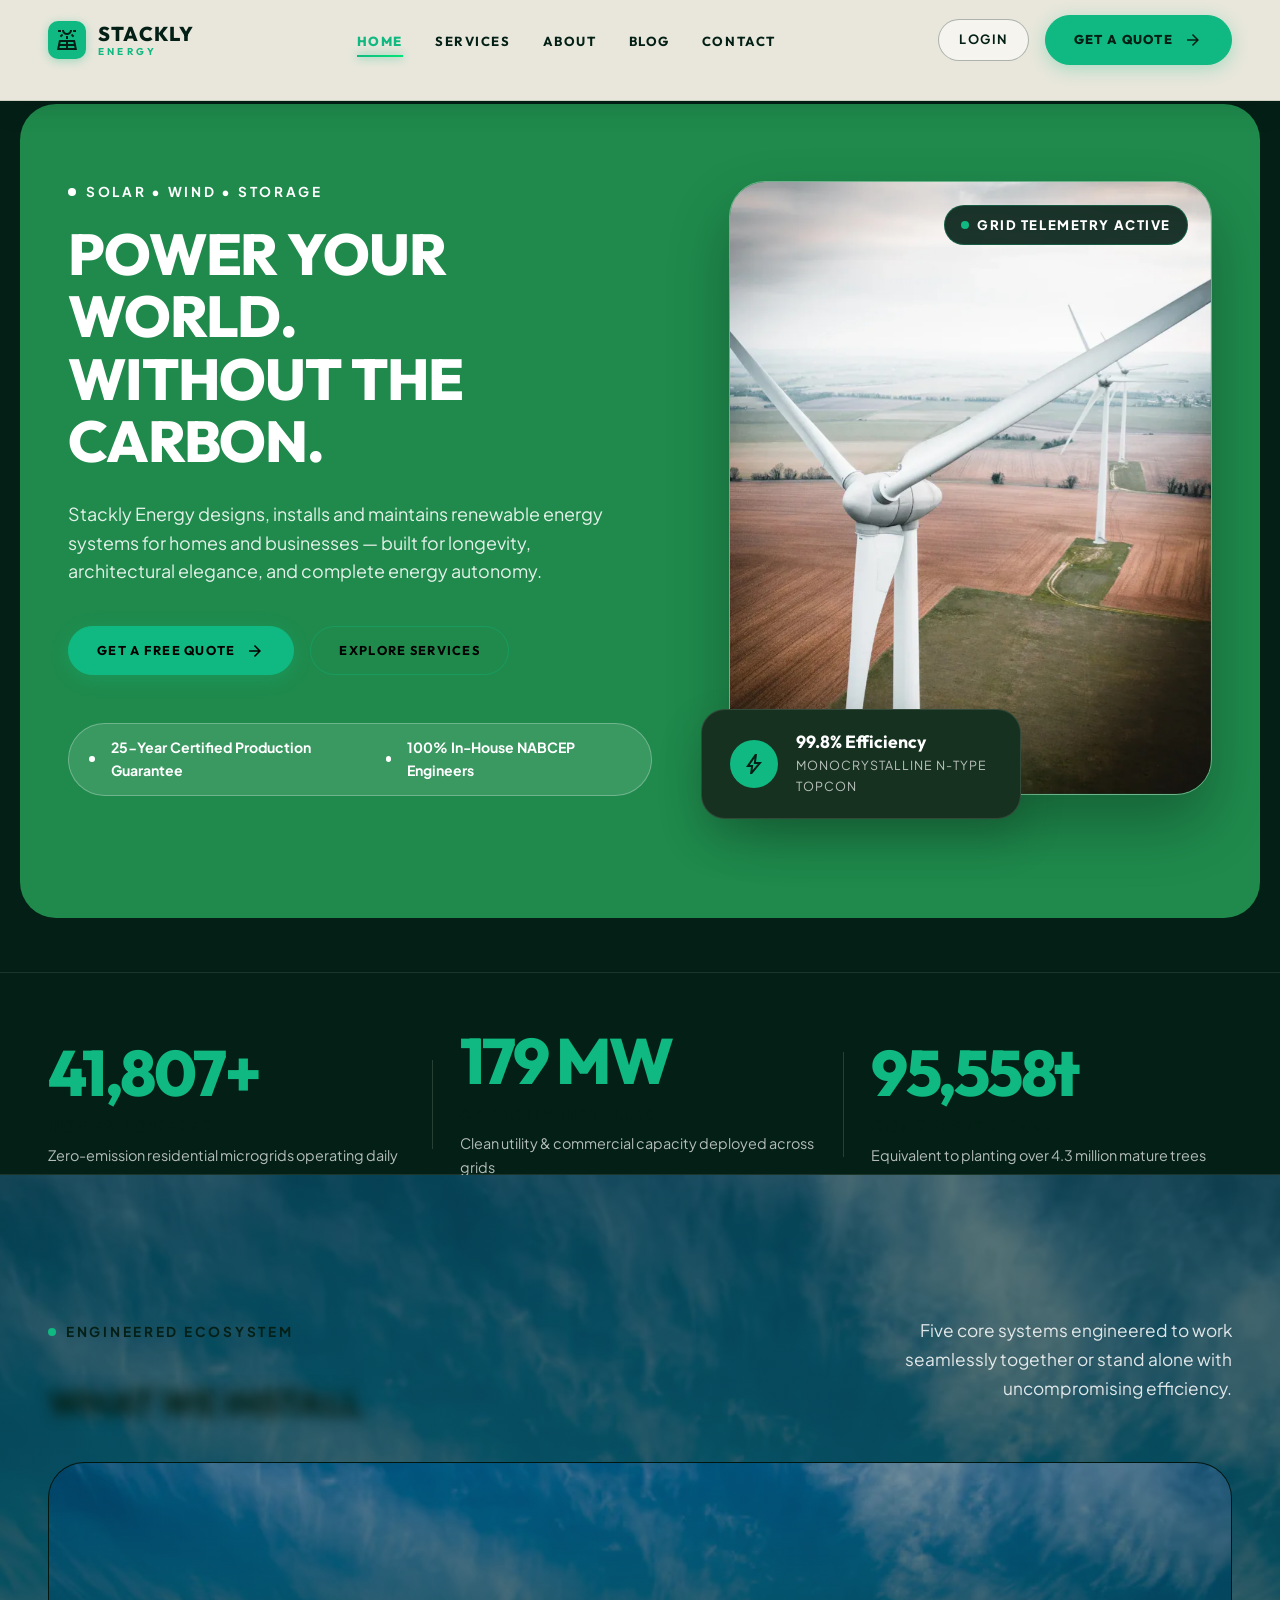
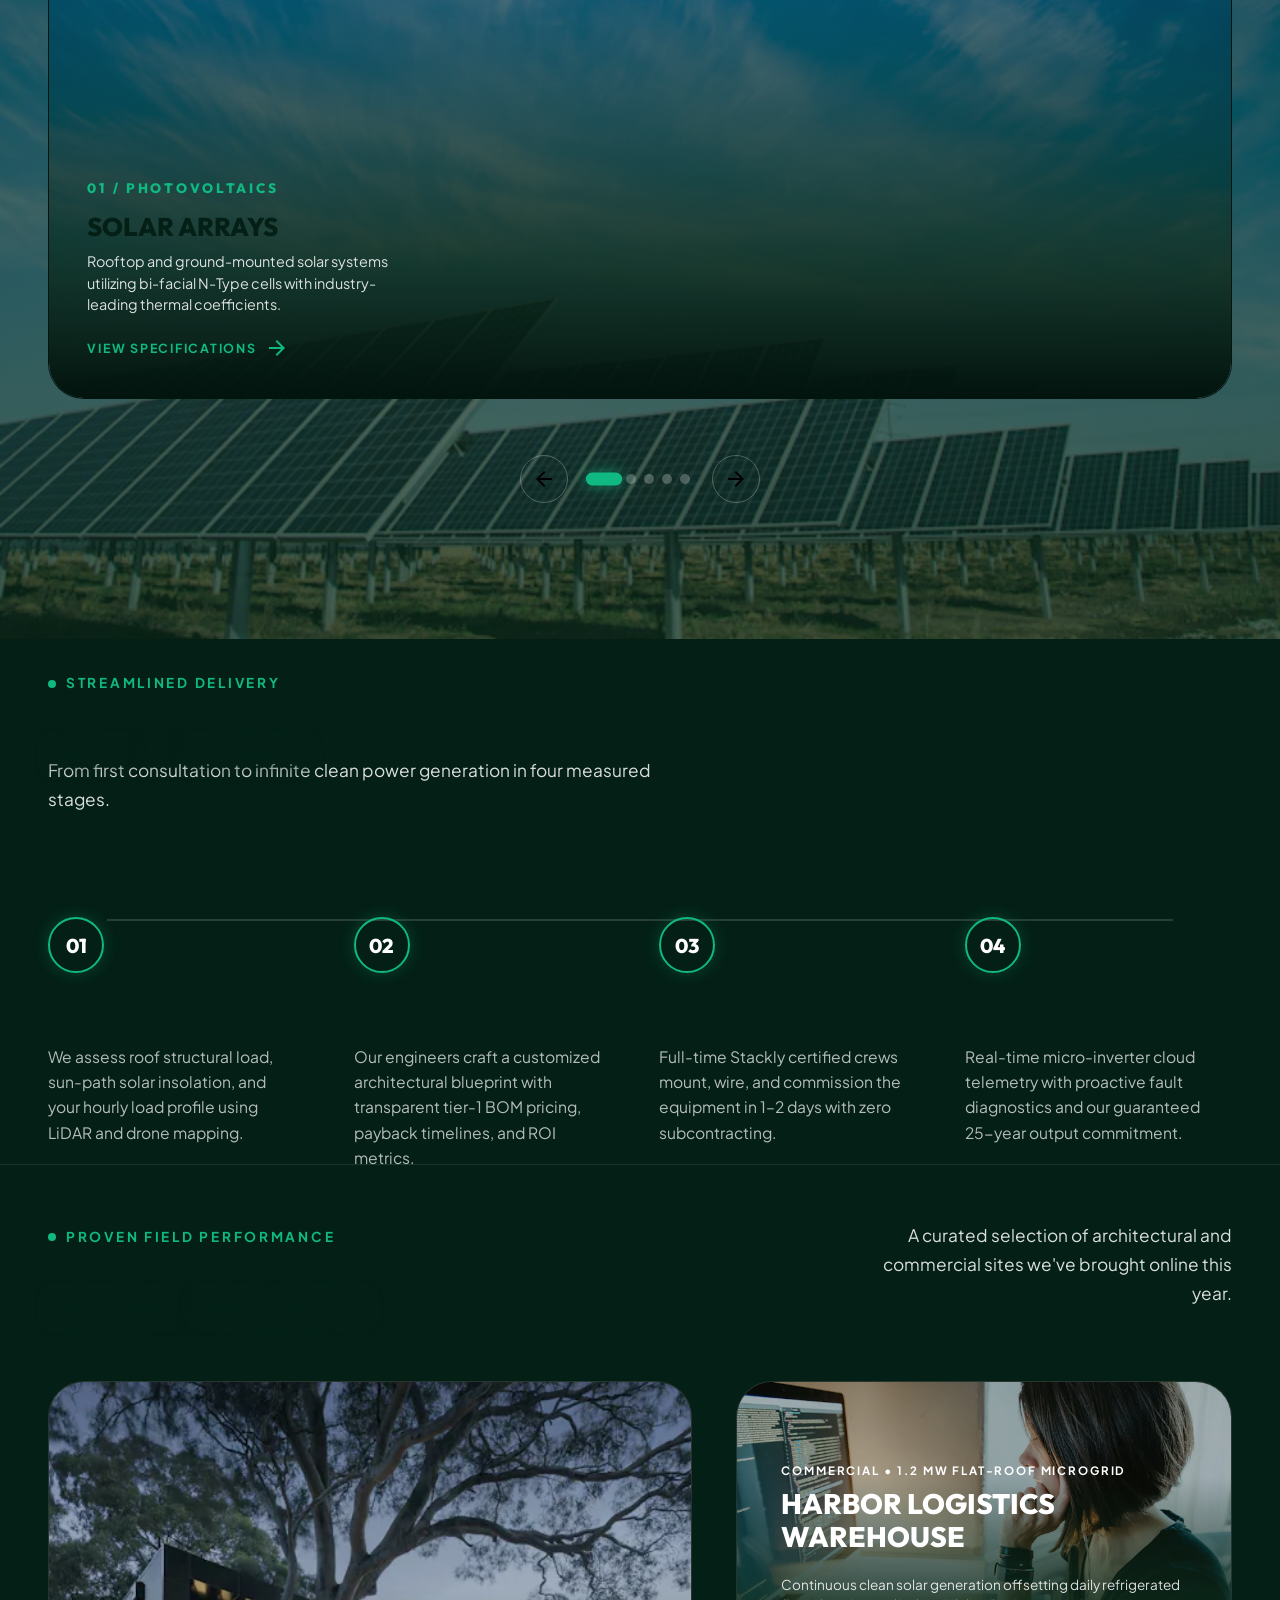
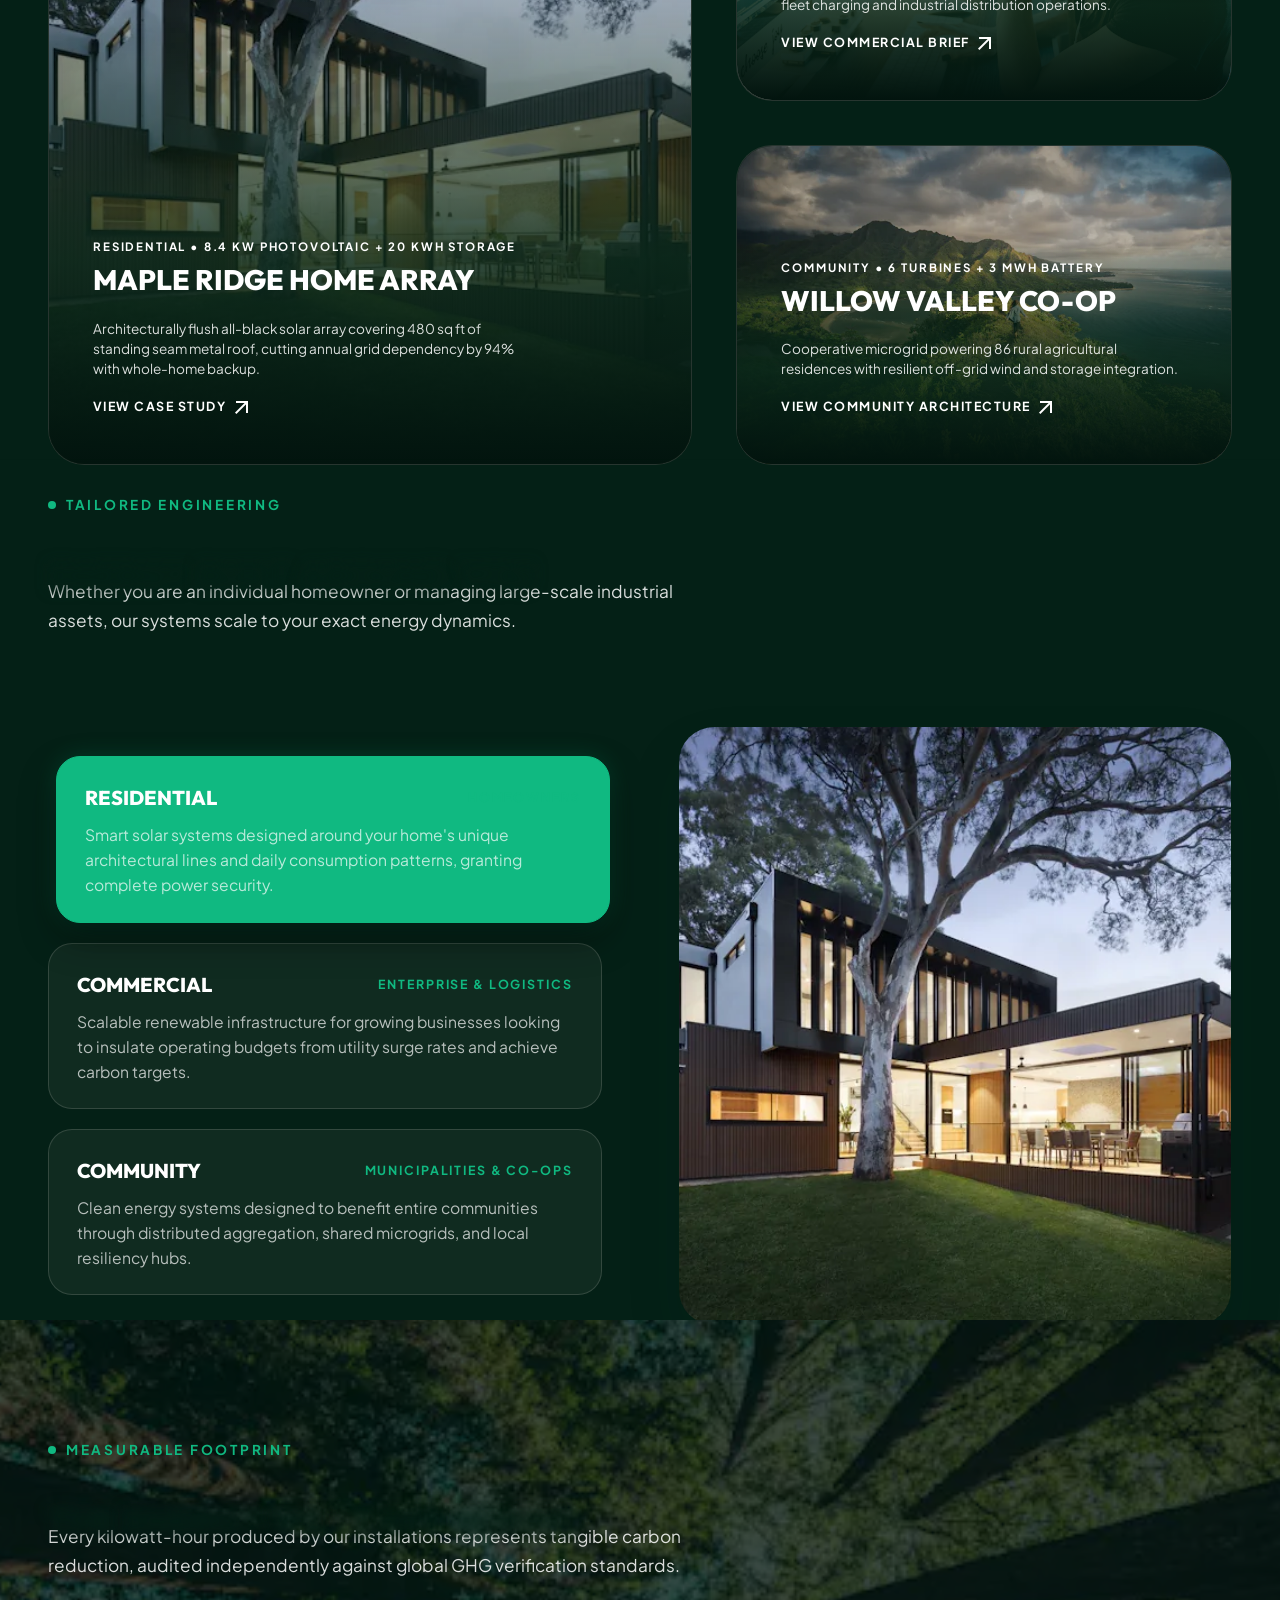
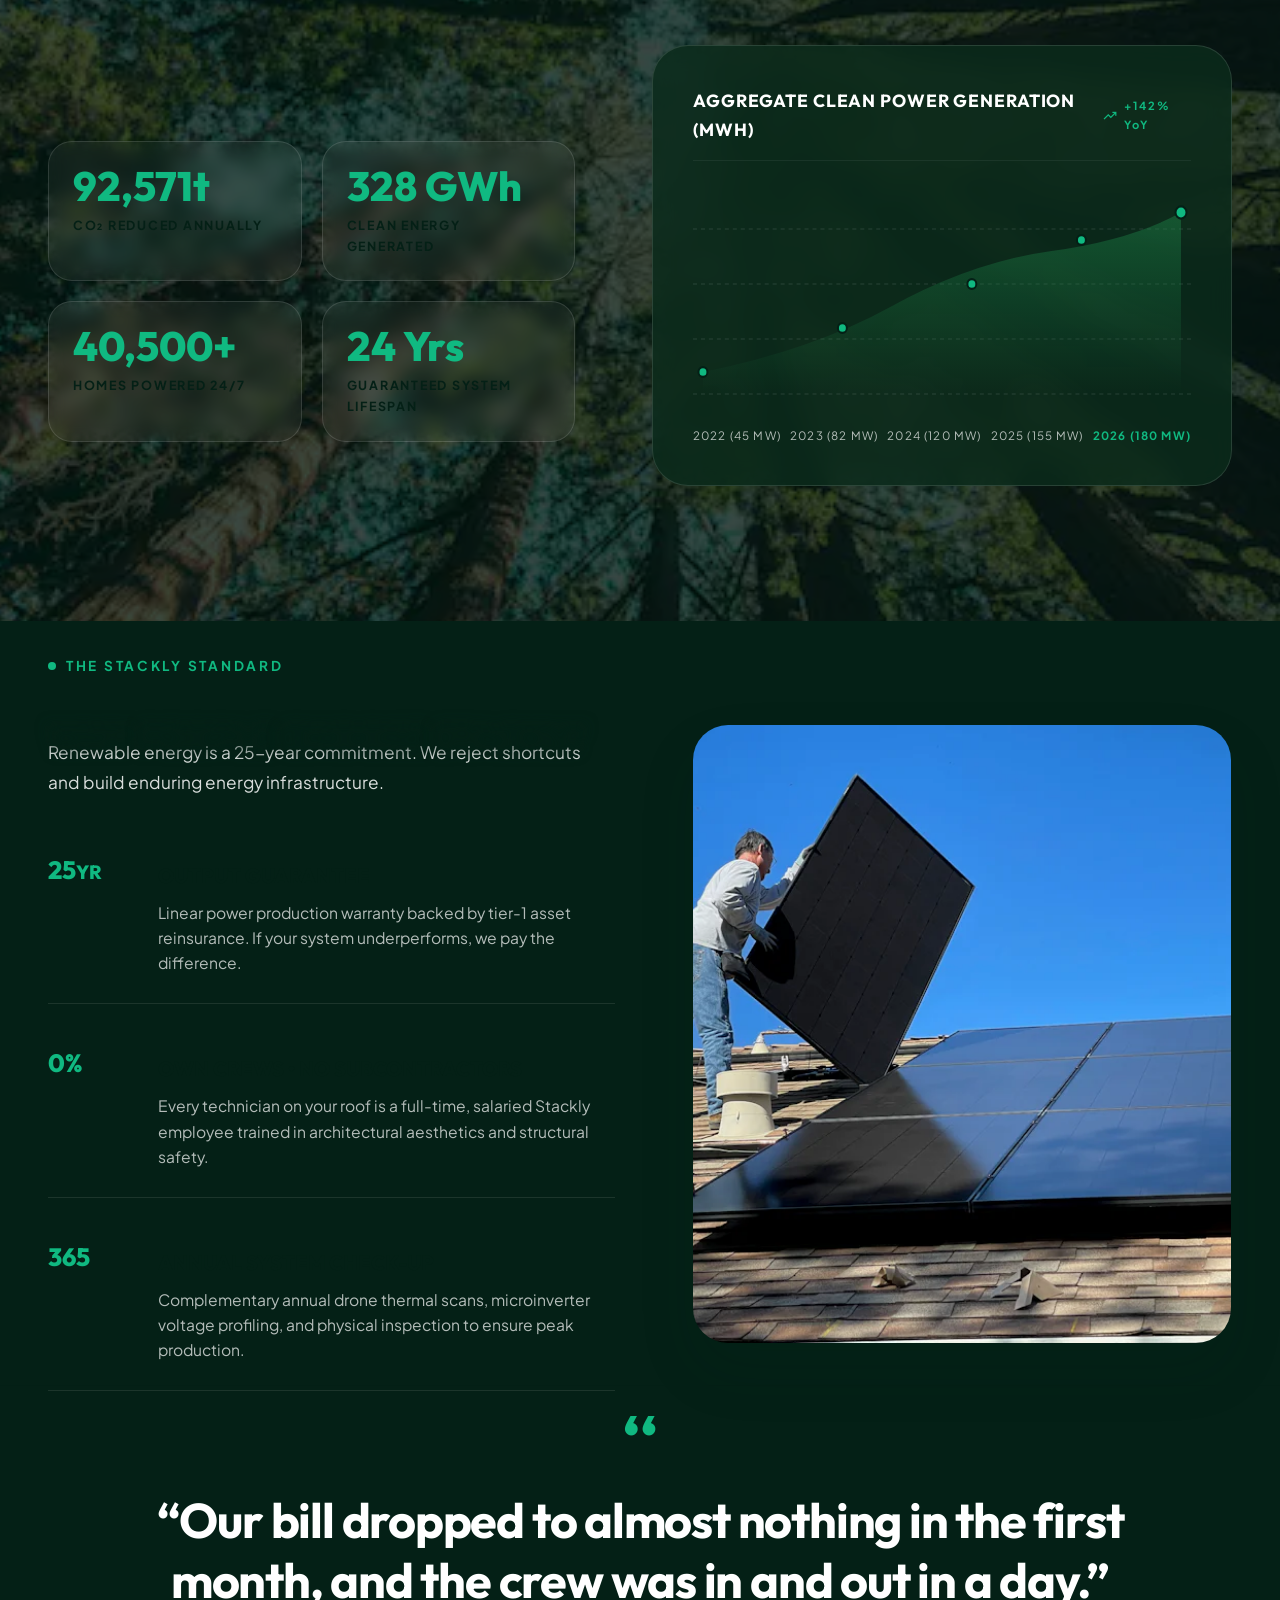
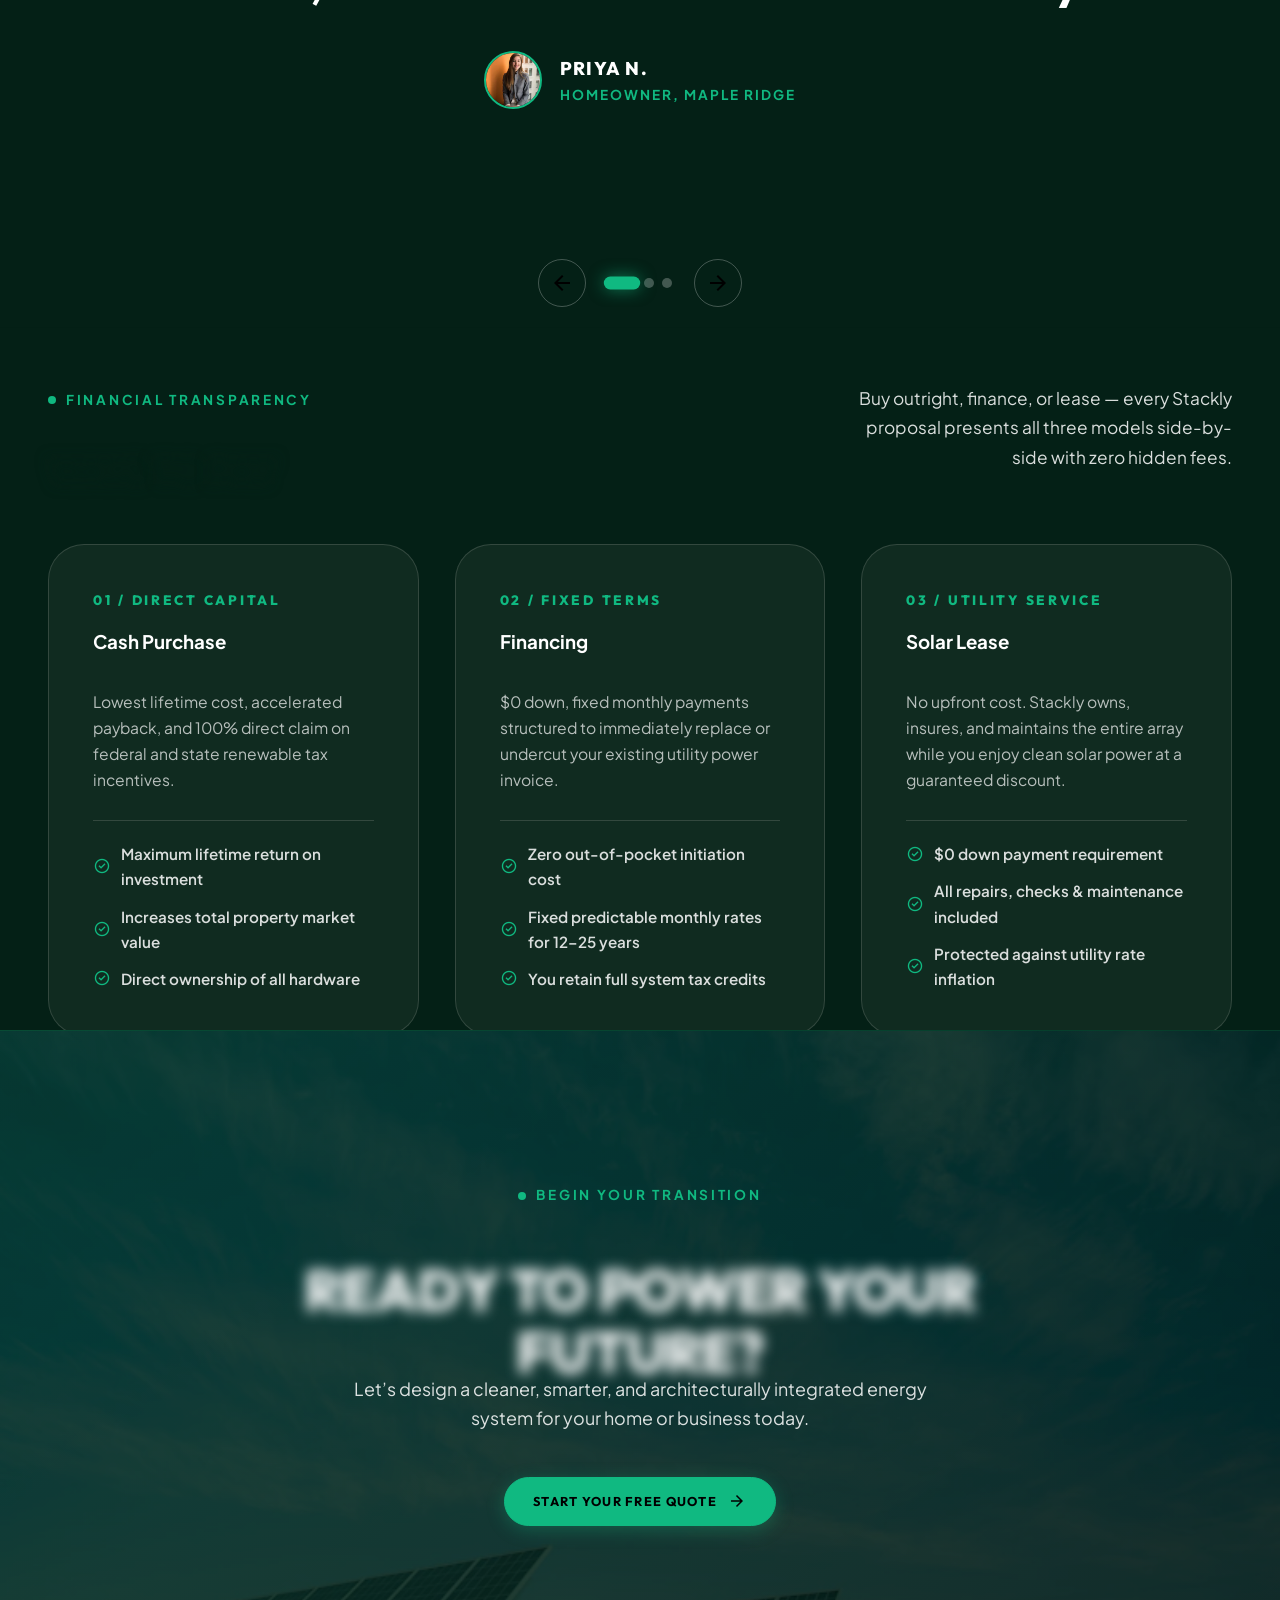
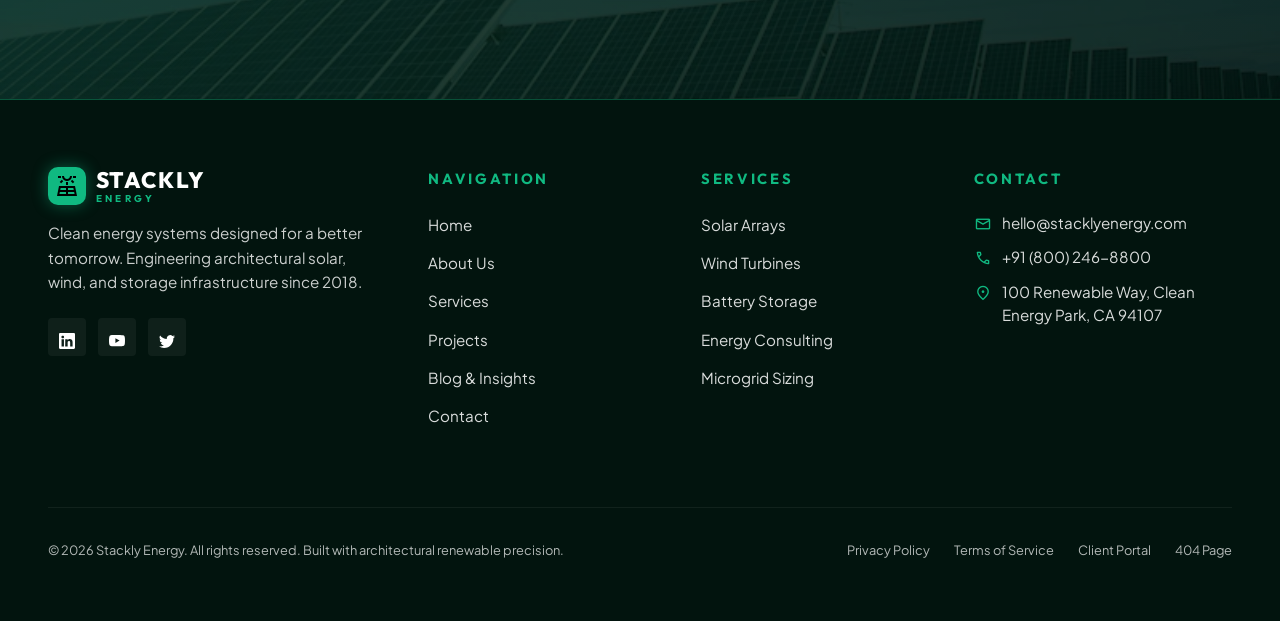
==== index.html @ 4537636c "adding 404 pages of all sections" ====
<!DOCTYPE html>
<html lang="en">
<head>
  <meta charset="UTF-8">
  <meta name="viewport" content="width=device-width, initial-scale=1.0">
  <title>Stackly Energy — Architectural Renewable Power Systems</title>
  <meta name="description" content="Stackly Energy designs, installs and maintains premium renewable energy systems for modern homes and forward-thinking businesses.">
  <link rel="preconnect" href="https://fonts.googleapis.com">
  <link rel="preconnect" href="https://fonts.gstatic.com" crossorigin>
  <link href="https://fonts.googleapis.com/css2?family=Outfit:wght@300;400;500;600;700;800;900&family=Plus+Jakarta+Sans:ital,wght@0,300;0,400;0,500;0,600;0,700;0,800;1,400&display=swap" rel="stylesheet">
  <link rel="stylesheet" href="css/style.css">
  <link rel="stylesheet" href="https://fonts.googleapis.com/css2?family=Material+Symbols+Outlined:opsz,wght,FILL,GRAD@20..48,100..700,0..1,-50..200">
</head>
<body class="page-home">

  <!-- ==========================================================================
       PREMIUM STICKY NAVBAR
       ========================================================================== -->
  <header class="site-header">
    <div class="container">
      <nav class="navbar" aria-label="Main Navigation">
        <!-- Left: Logo -->
        <a href="index.html" class="logo">
          <div class="logo-mark">
            <span class="material-symbols-outlined">solar_power</span>
          </div>
          <div class="logo-text">
            <span>STACKLY</span>
            <span>ENERGY</span>
          </div>
        </a>

        <!-- Center: Links -->
        <ul class="nav-menu">
          <li><a href="index.html" class="nav-link active">Home</a></li>
          <li><a href="services.html" class="nav-link">Services</a></li>
          <li><a href="about.html" class="nav-link">About</a></li>
          <li><a href="blog.html" class="nav-link">Blog</a></li>
          <li><a href="contact.html" class="nav-link">Contact</a></li>
        </ul>

        <!-- Right: Actions -->
        <div class="nav-actions">
          <a href="login.html" class="nav-login">Login</a>
          <a href="contact.html" class="btn btn-primary btn-sm">
            <span>Get a Quote</span>
            <span class="material-symbols-outlined">arrow_forward</span>
          </a>
        </div>

        <!-- Mobile Hamburger Toggle -->
        <button class="mobile-toggle" aria-label="Toggle navigation menu">
          <span></span>
          <span></span>
          <span></span>
        </button>
      </nav>
    </div>
  </header>

  <!-- Mobile Drawer Backdrop & Menu -->
  <div class="mobile-drawer-backdrop"></div>
  <aside class="mobile-drawer" aria-label="Mobile Navigation">
    <div class="mobile-nav-top">
      <a href="index.html" class="logo" style="margin-bottom: 36px;">
        <div class="logo-mark"><span class="material-symbols-outlined">solar_power</span></div>
        <div class="logo-text"><span>STACKLY</span><span>ENERGY</span></div>
      </a>
      <ul class="mobile-nav-links">
        <li><a href="index.html" class="mobile-nav-link active">Home <span class="material-symbols-outlined">arrow_forward</span></a></li>
        <li><a href="services.html" class="mobile-nav-link">Services <span class="material-symbols-outlined">arrow_forward</span></a></li>
        <li><a href="about.html" class="mobile-nav-link">About <span class="material-symbols-outlined">arrow_forward</span></a></li>
        <li><a href="blog.html" class="mobile-nav-link">Blog <span class="material-symbols-outlined">arrow_forward</span></a></li>
        <li><a href="contact.html" class="mobile-nav-link">Contact <span class="material-symbols-outlined">arrow_forward</span></a></li>
      </ul>
    </div>
    <div class="mobile-nav-bottom" style="margin-top: 32px;">
      <a href="login.html" class="btn btn-outline-dark" style="width: 100%; color: #000; margin-bottom: 12px;">Portal Login</a>
      <a href="contact.html" class="btn btn-primary" style="width: 100%;">Get a Free Quote</a>
    </div>
  </aside>

  <!-- ==========================================================================
       SECTION 1 — HERO (ASYMMETRICAL LUXURY EDITORIAL)
       ========================================================================== -->
  <section class="section hero-section hero-v2">
    <div class="container">
      <div class="hero-grid">
        <!-- Left Side Content -->
        <div class="hero-content fade-in-up">
          <div class="eyebrow">Solar • Wind • Storage</div>
          <h1 class="display-1 hero-title">
            Power your world.<br>
            <span class="highlight">Without the carbon.</span>
          </h1>
          <p class="lead-text hero-desc">
            Stackly Energy designs, installs and maintains renewable energy systems for homes and businesses — built for longevity, architectural elegance, and complete energy autonomy.
          </p>
          <div class="hero-actions">
            <a href="contact.html" class="btn btn-primary">
              <span>Get a Free Quote</span>
              <span class="material-symbols-outlined">arrow_forward</span>
            </a>
            <a href="services.html" class="btn btn-outline-dark">
              <span>Explore Services</span>
            </a>
          </div>

          <div class="hero-metrics-pill">
            <span class="dot"></span>
            <span>25-Year Certified Production Guarantee</span>
            <span class="dot"></span>
            <span>100% In-House NABCEP Engineers</span>
          </div>
        </div>

        <!-- Right Side Media Composition -->
        <div class="hero-media-wrapper fade-in-up delay-2">
          <div class="hero-top-badge">
            <span class="live-dot"></span>
            <span>Grid Telemetry Active</span>
          </div>
          <div class="hero-image-frame">
            <img 
              src="img/hero-home.webp" width="800" height="600" 
              alt="Architectural modern residence with integrated rooftop solar panels"
              loading="eager"
            >
          </div>
          <!-- Layered Spec Card -->
          <div class="hero-floating-card">
            <div class="card-icon">
              <span class="material-symbols-outlined">bolt</span>
            </div>
            <div class="card-text">
              <h4>99.8% Efficiency</h4>
              <p>Monocrystalline N-Type TOPCon</p>
            </div>
          </div>
        </div>
      </div>
    </div>
  </section>

  <!-- ==========================================================================
       SECTION 2 — IMPACT / STATS (CLEAN HORIZONTAL IMPACT SECTION)
       ========================================================================== -->
  <section class="impact-section" aria-label="Key Performance Impact">
    <div class="container">
      <div class="impact-grid">
        <div class="impact-item fade-in-up">
          <div class="impact-num" data-counter-target="42000" data-counter-suffix="+">42,000+</div>
          <div class="impact-label">Homes Powered</div>
          <div class="impact-sub">Zero-emission residential microgrids operating daily</div>
        </div>
        <div class="impact-item fade-in-up delay-1">
          <div class="impact-num" data-counter-target="180" data-counter-suffix=" MW">180 MW</div>
          <div class="impact-label">Capacity Installed</div>
          <div class="impact-sub">Clean utility & commercial capacity deployed across grids</div>
        </div>
        <div class="impact-item fade-in-up delay-2">
          <div class="impact-num" data-counter-target="96000" data-counter-suffix="t">96,000t</div>
          <div class="impact-label">CO₂ Offset / Year</div>
          <div class="impact-sub">Equivalent to planting over 4.3 million mature trees</div>
        </div>
      </div>
    </div>
  </section>

  <!-- ==========================================================================
       SECTION 3 — WHAT WE INSTALL (EDITORIAL SERVICE COMPOSITIONS)
       ========================================================================== */ -->
  <section class="section install-fixed-section" id="install">
    <div class="container">
      <div class="install-header fade-in-up">
        <div class="header-left">
          <div class="eyebrow">Engineered Ecosystem</div>
          <h2 class="display-2">What We Install</h2>
        </div>
        <div class="header-right">
          <p class="lead-text">
            Five core systems engineered to work seamlessly together or stand alone with uncompromising efficiency.
          </p>
        </div>
      </div>

      <div class="install-carousel" data-carousel data-autoplay="5500">
        <div class="carousel-track" data-carousel-track>
        <!-- 01 Solar Arrays -->
        <article class="install-composition fade-in-up">
          <div class="install-bg-image">
            <img 
              src="img/svc-solar.webp" width="800" height="600" 
              alt="High-density monocrystalline solar panel arrays on residential architecture"
              loading="lazy"
            >
          </div>
          <div class="install-overlay"></div>
          <div class="install-content">
            <span class="install-index">01 / PHOTOVOLTAICS</span>
            <h3 class="install-title">Solar Arrays</h3>
            <p class="install-desc">
              Rooftop and ground-mounted solar systems utilizing bi-facial N-Type cells with industry-leading thermal coefficients.
            </p>
            <a href="services.html" class="install-link">
              <span>View Specifications</span>
              <span class="material-symbols-outlined">arrow_forward</span>
            </a>
          </div>
        </article>

        <!-- 02 Wind Turbines -->
        <article class="install-composition fade-in-up delay-1">
          <div class="install-bg-image">
            <img 
              src="img/svc-wind.webp" width="800" height="600" 
              alt="Modern aerodynamic wind turbine generating renewable energy"
              loading="lazy"
            >
          </div>
          <div class="install-overlay"></div>
          <div class="install-content">
            <span class="install-index">02 / KINETIC GENERATION</span>
            <h3 class="install-title">Wind Turbines</h3>
            <p class="install-desc">
              Small and mid-scale aerodynamic turbines engineered for whisper-quiet performance in suitable coastal and open-terrain locations.
            </p>
            <a href="services.html" class="install-link">
              <span>View Specifications</span>
              <span class="material-symbols-outlined">arrow_forward</span>
            </a>
          </div>
        </article>

        <!-- 03 Battery Storage -->
        <article class="install-composition fade-in-up delay-2">
          <div class="install-bg-image">
            <img 
              src="img/svc-battery.webp" width="800" height="600" 
              alt="Modular high-voltage lithium iron phosphate battery energy storage system"
              loading="lazy"
            >
          </div>
          <div class="install-overlay"></div>
          <div class="install-content">
            <span class="install-index">03 / ENERGY RESERVES</span>
            <h3 class="install-title">Battery Storage</h3>
            <p class="install-desc">
              Store the clean energy you generate and deploy it when utility rates peak or the regional grid experiences outages.
            </p>
            <a href="services.html" class="install-link">
              <span>View Specifications</span>
              <span class="material-symbols-outlined">arrow_forward</span>
            </a>
          </div>
        </article>

        <!-- 04 EV Charging -->
        <article class="install-composition">
          <div class="install-bg-image">
            <img 
              src="img/svc-ev.webp" width="800" height="600" 
              alt="Level-2 smart EV charging station installed at a modern residence"
              loading="lazy"
            >
          </div>
          <div class="install-overlay"></div>
          <div class="install-content">
            <span class="install-index">04 / MOBILITY</span>
            <h3 class="install-title">EV Charging</h3>
            <p class="install-desc">
              Smart Level-2 and DC fast chargers that sync directly with your solar production to refuel your vehicle with self-generated clean power.
            </p>
            <a href="services.html" class="install-link">
              <span>View Specifications</span>
              <span class="material-symbols-outlined">arrow_forward</span>
            </a>
          </div>
        </article>

        <!-- 05 Smart Microgrids -->
        <article class="install-composition">
          <div class="install-bg-image">
            <img 
              src="img/svc-microgrid.webp" width="800" height="600" 
              alt="Intelligent microgrid control hub coordinating distributed renewable generation"
              loading="lazy"
            >
          </div>
          <div class="install-overlay"></div>
          <div class="install-content">
            <span class="install-index">05 / INTELLIGENT CONTROL</span>
            <h3 class="install-title">Smart Microgrids</h3>
            <p class="install-desc">
              AI-driven energy management hubs that orchestrate solar, wind, and storage assets to keep your property running through any grid event.
            </p>
            <a href="services.html" class="install-link">
              <span>View Specifications</span>
              <span class="material-symbols-outlined">arrow_forward</span>
            </a>
          </div>
        </article>
        </div>

        <div class="carousel-controls">
          <button type="button" class="carousel-btn" data-carousel-prev aria-label="Previous system">
            <span class="material-symbols-outlined">arrow_back</span>
          </button>
          <div class="carousel-dots" data-carousel-dots></div>
          <button type="button" class="carousel-btn" data-carousel-next aria-label="Next system">
            <span class="material-symbols-outlined">arrow_forward</span>
          </button>
        </div>
      </div>
    </div>
  </section>

  <!-- ==========================================================================
       SECTION 4 — HOW IT WORKS (CONNECTING PROCESS TIMELINE)
       ========================================================================== -->
  <section class="section timeline-section">
    <div class="container">
      <div class="fade-in-up" style="max-width: 620px;">
        <div class="eyebrow">Streamlined Delivery</div>
        <h2 class="display-2">How It Works</h2>
        <p class="lead-text">From first consultation to infinite clean power generation in four measured stages.</p>
      </div>

      <div class="timeline-track-wrapper">
        <div class="timeline-track-line">
          <div class="timeline-track-progress"></div>
        </div>

        <div class="timeline-grid">
          <!-- Step 01 -->
          <div class="timeline-step fade-in-up">
            <div class="timeline-node">01</div>
            <h3 class="timeline-title">Site Survey</h3>
            <p class="timeline-text">
              We assess roof structural load, sun-path solar insolation, and your hourly load profile using LiDAR and drone mapping.
            </p>
          </div>

          <!-- Step 02 -->
          <div class="timeline-step fade-in-up delay-1">
            <div class="timeline-node">02</div>
            <h3 class="timeline-title">Design & Quote</h3>
            <p class="timeline-text">
              Our engineers craft a customized architectural blueprint with transparent tier-1 BOM pricing, payback timelines, and ROI metrics.
            </p>
          </div>

          <!-- Step 03 -->
          <div class="timeline-step fade-in-up delay-2">
            <div class="timeline-node">03</div>
            <h3 class="timeline-title">Installation</h3>
            <p class="timeline-text">
              Full-time Stackly certified crews mount, wire, and commission the equipment in 1–2 days with zero subcontracting.
            </p>
          </div>

          <!-- Step 04 -->
          <div class="timeline-step fade-in-up delay-3">
            <div class="timeline-node">04</div>
            <h3 class="timeline-title">Monitoring</h3>
            <p class="timeline-text">
              Real-time micro-inverter cloud telemetry with proactive fault diagnostics and our guaranteed 25-year output commitment.
            </p>
          </div>
        </div>
      </div>
    </div>
  </section>

  <!-- ==========================================================================
       SECTION 5 — RECENT PROJECTS (EDITORIAL ASYMMETRICAL GRID)
       ========================================================================== -->
  <section class="section section-cream" id="projects">
    <div class="container">
      <div class="install-header fade-in-up">
        <div class="header-left">
          <div class="eyebrow">Proven Field Performance</div>
          <h2 class="display-2">Recent Projects</h2>
        </div>
        <div class="header-right">
          <p class="lead-text">A curated selection of architectural and commercial sites we've brought online this year.</p>
        </div>
      </div>

      <div class="projects-grid">
        <!-- Project 1: Featured Larger Hero -->
        <article class="project-card featured fade-in-up">
          <div class="project-media">
            <img 
              src="img/proj-residential.webp" width="800" height="600" 
              alt="Maple Ridge Home Array luxury residential solar architecture"
              loading="lazy"
            >
          </div>
          <div class="project-gradient"></div>
          <div class="project-content">
            <span class="project-tag">Residential • 8.4 kW Photovoltaic + 20 kWh Storage</span>
            <h3 class="project-title">Maple Ridge Home Array</h3>
            <div class="project-accent-line"></div>
            <p class="project-meta">
              Architecturally flush all-black solar array covering 480 sq ft of standing seam metal roof, cutting annual grid dependency by 94% with whole-home backup.
            </p>
            <div class="project-cta" style="cursor: pointer;">
              <a href="./404.html" target="_blank">
                <span>View Case Study</span>
                <span class="material-symbols-outlined">arrow_outward</span>
              </a>
            </div>
          </div>
        </article>

        <!-- Project 2: Standard Card 1 -->
        <article class="project-card standard fade-in-up delay-1">
          <div class="project-media">
            <img 
              src="img/proj-commercial.webp" width="800" height="600" 
              alt="Harbor Logistics commercial 1.2 MW solar installation"
              loading="lazy"
            >
          </div>
          <div class="project-gradient"></div>
          <div class="project-content">
            <span class="project-tag">Commercial • 1.2 MW Flat-Roof Microgrid</span>
            <h3 class="project-title">Harbor Logistics Warehouse</h3>
            <div class="project-accent-line"></div>
            <p class="project-meta">
              Continuous clean solar generation offsetting daily refrigerated fleet charging and industrial distribution operations.
            </p>
            <div class="project-cta" style="cursor: pointer;">
             <a href="./404.html" target="_blank"> <span>View Commercial Brief</span>
              <span class="material-symbols-outlined">arrow_outward</span></a>
            </div>
          </div>
        </article>

        <!-- Project 3: Standard Card 2 -->
        <article class="project-card standard fade-in-up delay-2">
          <div class="project-media">
            <img 
              src="img/proj-community.webp" width="800" height="600" 
              alt="Willow Valley community wind and microgrid setup"
              loading="lazy"
            >
          </div>
          <div class="project-gradient"></div>
          <div class="project-content">
            <span class="project-tag">Community • 6 Turbines + 3 MWh Battery</span>
            <h3 class="project-title">Willow Valley Co-op</h3>
            <div class="project-accent-line"></div>
            <p class="project-meta">
              Cooperative microgrid powering 86 rural agricultural residences with resilient off-grid wind and storage integration.
            </p>
            <div class="project-cta" style="cursor: pointer;">
              <a href="./404.html" target="_blank">
                <span>View Community Architecture</span>
                <span class="material-symbols-outlined">arrow_outward</span>
              </a>
            </div>
          </div>
        </article>
      </div>
    </div>
  </section>

  <!-- ==========================================================================
       SECTION 6 — ENERGY SOLUTIONS (NEW SECTION)
       ========================================================================== -->
  <section class="section solutions-section">
    <div class="container">
      <div class="fade-in-up" style="max-width: 680px;">
        <div class="eyebrow">Tailored Engineering</div>
        <h2 class="display-2">Energy Built Around You</h2>
        <p class="lead-text">
          Whether you are an individual homeowner or managing large-scale industrial assets, our systems scale to your exact energy dynamics.
        </p>
      </div>

      <div class="solutions-grid">
        <!-- Interactive Tabs on Left -->
        <div class="solutions-list fade-in-up">
          <!-- Item 1: Residential -->
          <div class="solution-tab-item active" data-solution-key="residential">
            <div class="tab-top">
              <h3 class="tab-title">Residential</h3>
              <span class="tab-tag">Homeowners</span>
            </div>
            <p class="tab-desc">
              Smart solar systems designed around your home's unique architectural lines and daily consumption patterns, granting complete power security.
            </p>
          </div>

          <!-- Item 2: Commercial -->
          <div class="solution-tab-item" data-solution-key="commercial">
            <div class="tab-top">
              <h3 class="tab-title">Commercial</h3>
              <span class="tab-tag">Enterprise & Logistics</span>
            </div>
            <p class="tab-desc">
              Scalable renewable infrastructure for growing businesses looking to insulate operating budgets from utility surge rates and achieve carbon targets.
            </p>
          </div>

          <!-- Item 3: Community -->
          <div class="solution-tab-item" data-solution-key="community">
            <div class="tab-top">
              <h3 class="tab-title">Community</h3>
              <span class="tab-tag">Municipalities & Co-ops</span>
            </div>
            <p class="tab-desc">
              Clean energy systems designed to benefit entire communities through distributed aggregation, shared microgrids, and local resiliency hubs.
            </p>
          </div>
        </div>

        <!-- Dynamic Visual on Right -->
        <div class="solutions-media-frame fade-in-up delay-2">
          <img 
            id="solutionDisplayImg"
            src="img/proj-residential.webp" width="800" height="600" 
            alt="Stackly Energy Solutions Architecture"
            loading="lazy"
          >
        </div>
      </div>
    </div>
  </section>

  <!-- ==========================================================================
       SECTION 7 — OUR IMPACT (NEW SECTION — ATMOSPHERIC DARK FOREST GREEN)
       ========================================================================== -->
  <section class="section our-impact-section section-dark">
    <!-- Atmospheric Background Image -->
    <div class="impact-bg-landscape">
      <img 
        src="img/impact-forest.webp" width="800" height="600" 
        alt="Forest canopy and clean natural atmosphere"
        loading="lazy"
      >
    </div>

    <div class="container impact-inner">
      <div class="fade-in-up" style="max-width: 680px;">
        <div class="eyebrow eyebrow-dark">Measurable Footprint</div>
        <h2 class="display-2 text-cream">The Energy We Leave Behind</h2>
        <p class="lead-text">
          Every kilowatt-hour produced by our installations represents tangible carbon reduction, audited independently against global GHG verification standards.
        </p>
      </div>

      <div class="impact-dashboard">
        <!-- 4 Metric Cards -->
        <div class="impact-metrics-cards fade-in-up">
          <div class="metric-card-dark">
            <div class="num" data-counter-target="96000" data-counter-suffix="t">96,000t</div>
            <div class="label">CO₂ Reduced Annually</div>
          </div>
          <div class="metric-card-dark">
            <div class="num" data-counter-target="340" data-counter-suffix=" GWh">340 GWh</div>
            <div class="label">Clean Energy Generated</div>
          </div>
          <div class="metric-card-dark">
            <div class="num" data-counter-target="42000" data-counter-suffix="+">42,000+</div>
            <div class="label">Homes Powered 24/7</div>
          </div>
          <div class="metric-card-dark">
            <div class="num" data-counter-target="25" data-counter-suffix=" Yrs">25 Yrs</div>
            <div class="label">Guaranteed System Lifespan</div>
          </div>
        </div>

        <!-- Telemetry Chart -->
        <div class="telemetry-chart-card fade-in-up delay-1">
          <div class="telemetry-header">
            <span class="telemetry-title">Aggregate Clean Power Generation (MWh)</span>
            <span class="telemetry-badge">
              <span class="material-symbols-outlined" style="font-size: 16px;">trending_up</span>
              +142% YoY
            </span>
          </div>

          <!-- Clean Minimalist SVG Line Chart (Strictly 3 Colors) -->
          <svg class="chart-svg" viewBox="0 0 500 200" preserveAspectRatio="none">
            <defs>
              <linearGradient id="accentGradient" x1="0%" y1="0%" x2="0%" y2="100%">
                <stop offset="0%" stop-color="#1F8A4C" stop-opacity="0.45" />
                <stop offset="100%" stop-color="#1F8A4C" stop-opacity="0.0" />
              </linearGradient>
            </defs>

            <!-- Horizontal Grid lines -->
            <line x1="0" y1="40" x2="500" y2="40" class="chart-axis-line" />
            <line x1="0" y1="90" x2="500" y2="90" class="chart-axis-line" />
            <line x1="0" y1="140" x2="500" y2="140" class="chart-axis-line" />
            <line x1="0" y1="190" x2="500" y2="190" class="chart-axis-line" />

            <!-- Shaded Area -->
            <path class="chart-area" d="M 10 170 Q 120 150 200 110 T 360 60 T 490 25 L 490 190 L 10 190 Z" />

            <!-- Growth Curve Line -->
            <path class="chart-data-line" d="M 10 170 Q 120 150 200 110 T 360 60 T 490 25" />

            <!-- Data Dots -->
            <circle cx="10" cy="170" r="4.5" class="chart-point" />
            <circle cx="150" cy="130" r="4.5" class="chart-point" />
            <circle cx="280" cy="90" r="4.5" class="chart-point" />
            <circle cx="390" cy="50" r="4.5" class="chart-point" />
            <circle cx="490" cy="25" r="5.5" class="chart-point" />
          </svg>

          <div style="display: flex; justify-content: space-between; margin-top: 14px; font-size: 0.72rem; color: var(--cream-60); text-transform: uppercase; letter-spacing: 0.1em;">
            <span>2022 (45 MW)</span>
            <span>2023 (82 MW)</span>
            <span>2024 (120 MW)</span>
            <span>2025 (155 MW)</span>
            <span style="color: var(--color-accent); font-weight: 700;">2026 (180 MW)</span>
          </div>
        </div>
      </div>
    </div>
  </section>

  <!-- ==========================================================================
       SECTION 8 — WHY PEOPLE CHOOSE US (EDITORIAL BALANCE)
       ========================================================================== -->
  <section class="section section-cream">
    <div class="container">
      <div class="choose-grid">
        <!-- Left Side: Editorial Typography -->
        <div class="choose-content fade-in-up">
          <div class="eyebrow">The Stackly Standard</div>
          <h2 class="display-2">Why People Choose Stackly</h2>
          <p class="lead-text">
            Renewable energy is a 25-year commitment. We reject shortcuts and build enduring energy infrastructure.
          </p>

          <div class="choose-reasons">
            <!-- Reason 01 -->
            <div class="choose-reason-item">
              <div class="choose-reason-num">25<small style="font-size: 1.2rem;">YR</small></div>
              <div class="choose-reason-body">
                <h4>Output Guarantee</h4>
                <p>
                  Linear power production warranty backed by tier-1 asset reinsurance. If your system underperforms, we pay the difference.
                </p>
              </div>
            </div>

            <!-- Reason 02 -->
            <div class="choose-reason-item">
              <div class="choose-reason-num">0%</div>
              <div class="choose-reason-body">
                <h4>Own Crews • No Subcontractors</h4>
                <p>
                  Every technician on your roof is a full-time, salaried Stackly employee trained in architectural aesthetics and structural safety.
                </p>
              </div>
            </div>

            <!-- Reason 03 -->
            <div class="choose-reason-item">
              <div class="choose-reason-num">365</div>
              <div class="choose-reason-body">
                <h4>Annual System Check-Up</h4>
                <p>
                  Complementary annual drone thermal scans, microinverter voltage profiling, and physical inspection to ensure peak production.
                </p>
              </div>
            </div>
          </div>
        </div>

        <!-- Right Side: Balanced Large Image -->
        <div class="choose-media-frame fade-in-up delay-2">
          <img 
            src="img/choose-engineer.webp" width="800" height="600" 
            alt="Certified Stackly solar engineer performing precision installation"
            loading="lazy"
          >
        </div>
      </div>
    </div>
  </section>

  <!-- ==========================================================================
       SECTION 9 — CUSTOMER TESTIMONIAL (MAGAZINE EDITORIAL)
       ========================================================================== -->
  <section class="testimonial-section section-cream">
    <div class="container">
      <div class="testimonial-carousel" data-carousel data-autoplay="6500">
        <div class="carousel-track" data-carousel-track>

          <!-- Review 1 -->
          <div class="carousel-slide">
            <div class="testimonial-editorial">
              <div class="testimonial-quote-mark">“</div>
              <blockquote class="testimonial-quote">
                “Our bill dropped to almost nothing in the first month, and the crew was in and out in a day.”
              </blockquote>
              <div class="testimonial-author">
                <div class="testimonial-avatar">
                  <img 
                    src="img/avatar-priya.webp" width="200" height="200" 
                    alt="Priya N., Homeowner"
                    loading="lazy"
                  >
                </div>
                <div class="testimonial-meta">
                  <div class="testimonial-name">Priya N.</div>
                  <div class="testimonial-role">Homeowner, Maple Ridge</div>
                </div>
              </div>
            </div>
          </div>

          <!-- Review 2 -->
          <div class="carousel-slide">
            <div class="testimonial-editorial">
              <div class="testimonial-quote-mark">“</div>
              <blockquote class="testimonial-quote">
                “The 1.2 MW rooftop array erased our demand charges almost entirely. Stackly handled every permit, and the system commissioned two days ahead of schedule.”
              </blockquote>
              <div class="testimonial-author">
                <div class="testimonial-avatar">
                  <img 
                    src="img/avatar-david.webp" width="200" height="200" 
                    alt="David R., Facility Director"
                    loading="lazy"
                  >
                </div>
                <div class="testimonial-meta">
                  <div class="testimonial-name">David R.</div>
                  <div class="testimonial-role">Facility Director, Harbor Logistics</div>
                </div>
              </div>
            </div>
          </div>

          <!-- Review 3 -->
          <div class="carousel-slide">
            <div class="testimonial-editorial">
              <div class="testimonial-quote-mark">“</div>
              <blockquote class="testimonial-quote">
                “Eighty-six homes now run on our own wind and storage microgrid. Outages that used to stop the whole valley pass without a single flicker.”
              </blockquote>
              <div class="testimonial-author">
                <div class="testimonial-avatar">
                  <img 
                    src="img/avatar-elena.webp" width="200" height="200" 
                    alt="Elena S., Co-op Board Member"
                    loading="lazy"
                  >
                </div>
                <div class="testimonial-meta">
                  <div class="testimonial-name">Elena S.</div>
                  <div class="testimonial-role">Board Member, Willow Valley Co-op</div>
                </div>
              </div>
            </div>
          </div>

        </div>

        <div class="carousel-controls">
          <button type="button" class="carousel-btn" data-carousel-prev aria-label="Previous review">
            <span class="material-symbols-outlined">arrow_back</span>
          </button>
          <div class="carousel-dots" data-carousel-dots></div>
          <button type="button" class="carousel-btn" data-carousel-next aria-label="Next review">
            <span class="material-symbols-outlined">arrow_forward</span>
          </button>
        </div>
      </div>
    </div>
  </section>

  <!-- ==========================================================================
       SECTION 10 — WAYS TO PAY (MINIMAL ARCHITECTURAL CARDS)
       ========================================================================== -->
  <section class="section section-cream" id="ways-to-pay">
    <div class="container">
      <div class="install-header fade-in-up">
        <div class="header-left">
          <div class="eyebrow">Financial Transparency</div>
          <h2 class="display-2">Ways to Pay</h2>
        </div>
        <div class="header-right">
          <p class="lead-text">
            Buy outright, finance, or lease — every Stackly proposal presents all three models side-by-side with zero hidden fees.
          </p>
        </div>
      </div>

      <div class="pay-grid">
        <!-- 01 Cash Purchase -->
        <div class="pay-card fade-in-up">
          <div>
            <div class="pay-index">01 / DIRECT CAPITAL</div>
            <h3 class="pay-title">Cash Purchase</h3>
            <p class="pay-desc">
              Lowest lifetime cost, accelerated payback, and 100% direct claim on federal and state renewable tax incentives.
            </p>
          </div>
          <div class="pay-perks">
            <div class="pay-perk">
              <span class="material-symbols-outlined">check_circle</span>
              <span>Maximum lifetime return on investment</span>
            </div>
            <div class="pay-perk">
              <span class="material-symbols-outlined">check_circle</span>
              <span>Increases total property market value</span>
            </div>
            <div class="pay-perk">
              <span class="material-symbols-outlined">check_circle</span>
              <span>Direct ownership of all hardware</span>
            </div>
          </div>
        </div>

        <!-- 02 Financing -->
        <div class="pay-card fade-in-up delay-1">
          <div>
            <div class="pay-index">02 / FIXED TERMS</div>
            <h3 class="pay-title">Financing</h3>
            <p class="pay-desc">
              $0 down, fixed monthly payments structured to immediately replace or undercut your existing utility power invoice.
            </p>
          </div>
          <div class="pay-perks">
            <div class="pay-perk">
              <span class="material-symbols-outlined">check_circle</span>
              <span>Zero out-of-pocket initiation cost</span>
            </div>
            <div class="pay-perk">
              <span class="material-symbols-outlined">check_circle</span>
              <span>Fixed predictable monthly rates for 12–25 years</span>
            </div>
            <div class="pay-perk">
              <span class="material-symbols-outlined">check_circle</span>
              <span>You retain full system tax credits</span>
            </div>
          </div>
        </div>

        <!-- 03 Solar Lease -->
        <div class="pay-card fade-in-up delay-2">
          <div>
            <div class="pay-index">03 / UTILITY SERVICE</div>
            <h3 class="pay-title">Solar Lease</h3>
            <p class="pay-desc">
              No upfront cost. Stackly owns, insures, and maintains the entire array while you enjoy clean solar power at a guaranteed discount.
            </p>
          </div>
          <div class="pay-perks">
            <div class="pay-perk">
              <span class="material-symbols-outlined">check_circle</span>
              <span>$0 down payment requirement</span>
            </div>
            <div class="pay-perk">
              <span class="material-symbols-outlined">check_circle</span>
              <span>All repairs, checks & maintenance included</span>
            </div>
            <div class="pay-perk">
              <span class="material-symbols-outlined">check_circle</span>
              <span>Protected against utility rate inflation</span>
            </div>
          </div>
        </div>
      </div>
    </div>
  </section>

  <!-- ==========================================================================
       SECTION 11 — FINAL CTA (POWERFUL DEEP FOREST GREEN)
       ========================================================================== -->
  <section class="section final-cta-section">
    <!-- Subtle renewable schematic texture background -->
    <div class="final-cta-bg">
      <img 
        src="img/svc-solar.webp" width="800" height="600" 
        alt="Clean solar power texture"
        loading="lazy"
      >
    </div>

    <div class="container">
      <div class="final-cta-content fade-in-up">
        <div class="eyebrow eyebrow-dark">Begin Your Transition</div>
        <h2 class="display-1 text-cream final-cta-title">
          Ready to power your future?
        </h2>
        <p class="lead-text final-cta-desc">
          Let’s design a cleaner, smarter, and architecturally integrated energy system for your home or business today.
        </p>
        <a href="contact.html" class="btn btn-primary" style="padding: 18px 40px; font-size: 0.9rem;">
          <span>Start Your Free Quote</span>
          <span class="material-symbols-outlined">arrow_forward</span>
        </a>
      </div>
    </div>
  </section>

  <!-- ==========================================================================
       SECTION 12 — REDESIGNED SOPHISTICATED FOOTER
       ========================================================================== -->
  <footer class="site-footer">
    <div class="container">
      <div class="footer-top">
        <!-- Col 1: Brand Info -->
        <div class="footer-brand">
          <a href="index.html" class="footer-logo">
            <div class="logo-mark"><span class="material-symbols-outlined">solar_power</span></div>
            <div class="logo-text"><span>STACKLY</span><span>ENERGY</span></div>
          </a>
          <p class="footer-desc">
            Clean energy systems designed for a better tomorrow. Engineering architectural solar, wind, and storage infrastructure since 2018.
          </p>
          <div class="footer-socials">
                    <a href="./404.html" class="footer-social-link" aria-label="LinkedIn">
                        <span class="material-symbols-outlined"><svg xmlns="http://www.w3.org/2000/svg" width="16" height="16" fill="currentColor" class="bi bi-linkedin" viewBox="0 0 16 16">
  <path d="M0 1.146C0 .513.526 0 1.175 0h13.65C15.474 0 16 .513 16 1.146v13.708c0 .633-.526 1.146-1.175 1.146H1.175C.526 16 0 15.487 0 14.854zm4.943 12.248V6.169H2.542v7.225zm-1.2-8.212c.837 0 1.358-.554 1.358-1.248-.015-.709-.52-1.248-1.342-1.248S2.4 3.226 2.4 3.934c0 .694.521 1.248 1.327 1.248zm4.908 8.212V9.359c0-.216.016-.432.08-.586.173-.431.568-.878 1.232-.878.869 0 1.216.662 1.216 1.634v3.865h2.401V9.25c0-2.22-1.184-3.252-2.764-3.252-1.274 0-1.845.7-2.165 1.193v.025h-.016l.016-.025V6.169h-2.4c.03.678 0 7.225 0 7.225z"/>
</svg></span>
                    </a>
                    <a href="./404.html" class="footer-social-link" aria-label="Security Portal">
                        <span class="material-symbols-outlined"><svg xmlns="http://www.w3.org/2000/svg" width="16" height="16" fill="currentColor" class="bi bi-youtube" viewBox="0 0 16 16">
  <path d="M8.051 1.999h.089c.822.003 4.987.033 6.11.335a2.01 2.01 0 0 1 1.415 1.42c.101.38.172.883.22 1.402l.01.104.022.26.008.104c.065.914.073 1.77.074 1.957v.075c-.001.194-.01 1.108-.082 2.06l-.008.105-.009.104c-.05.572-.124 1.14-.235 1.558a2.01 2.01 0 0 1-1.415 1.42c-1.16.312-5.569.334-6.18.335h-.142c-.309 0-1.587-.006-2.927-.052l-.17-.006-.087-.004-.171-.007-.171-.007c-1.11-.049-2.167-.128-2.654-.26a2.01 2.01 0 0 1-1.415-1.419c-.111-.417-.185-.986-.235-1.558L.09 9.82l-.008-.104A31 31 0 0 1 0 7.68v-.123c.002-.215.01-.958.064-1.778l.007-.103.003-.052.008-.104.022-.26.01-.104c.048-.519.119-1.023.22-1.402a2.01 2.01 0 0 1 1.415-1.42c.487-.13 1.544-.21 2.654-.26l.17-.007.172-.006.086-.003.171-.007A100 100 0 0 1 7.858 2zM6.4 5.209v4.818l4.157-2.408z"/>
</svg></span>
                    </a>
                    <a href="./404.html" class="footer-social-link" aria-label="Global Network">
                        <span class="material-symbols-outlined"><svg xmlns="http://www.w3.org/2000/svg" width="16" height="16" fill="currentColor" class="bi bi-twitter" viewBox="0 0 16 16">
  <path d="M5.026 15c6.038 0 9.341-5.003 9.341-9.334q.002-.211-.006-.422A6.7 6.7 0 0 0 16 3.542a6.7 6.7 0 0 1-1.889.518 3.3 3.3 0 0 0 1.447-1.817 6.5 6.5 0 0 1-2.087.793A3.286 3.286 0 0 0 7.875 6.03a9.32 9.32 0 0 1-6.767-3.429 3.29 3.29 0 0 0 1.018 4.382A3.3 3.3 0 0 1 .64 6.575v.045a3.29 3.29 0 0 0 2.632 3.218 3.2 3.2 0 0 1-.865.115 3 3 0 0 1-.614-.057 3.28 3.28 0 0 0 3.067 2.277A6.6 6.6 0 0 1 .78 13.58a6 6 0 0 1-.78-.045A9.34 9.34 0 0 0 5.026 15"/>
</svg></span>
                    </a>
                </div>
        </div>

        <!-- Col 2: Navigation -->
        <div>
          <h4 class="footer-col-title">Navigation</h4>
          <ul class="footer-nav-list">
            <li><a href="index.html" class="footer-link">Home</a></li>
            <li><a href="about.html" class="footer-link">About Us</a></li>
            <li><a href="services.html" class="footer-link">Services</a></li>
            <li><a href="#projects" class="footer-link">Projects</a></li>
            <li><a href="blog.html" class="footer-link">Blog & Insights</a></li>
            <li><a href="contact.html" class="footer-link">Contact</a></li>
          </ul>
        </div>

        <!-- Col 3: Services -->
        <div>
          <h4 class="footer-col-title">Services</h4>
          <ul class="footer-nav-list">
            <li><a href="services.html" class="footer-link">Solar Arrays</a></li>
            <li><a href="services.html" class="footer-link">Wind Turbines</a></li>
            <li><a href="services.html" class="footer-link">Battery Storage</a></li>
            <li><a href="services.html" class="footer-link">Energy Consulting</a></li>
            <li><a href="services.html" class="footer-link">Microgrid Sizing</a></li>
          </ul>
        </div>

        <!-- Col 4: Contact -->
        <div>
          <h4 class="footer-col-title">Contact</h4>
          <div class="footer-contact-item">
            <span class="material-symbols-outlined">mail</span>
            <span>hello@stacklyenergy.com</span>
          </div>
          <div class="footer-contact-item">
            <span class="material-symbols-outlined">phone</span>
            <span>+91 (800) 246-8800</span>
          </div>
          <div class="footer-contact-item">
            <span class="material-symbols-outlined">location_on</span>
            <span>100 Renewable Way, Clean Energy Park, CA 94107</span>
          </div>
        </div>
      </div>

      <!-- Footer Bottom -->
      <div class="footer-bottom">
        <div>© 2026 Stackly Energy. All rights reserved. Built with architectural renewable precision.</div>
        <div class="footer-bottom-links">
          <a href="#">Privacy Policy</a>
          <a href="#">Terms of Service</a>
          <a href="login.html">Client Portal</a>
          <a href="404.html">404 Page</a>
        </div>
      </div>
    </div>
  </footer>

  <script src="js/main.js"></script>
</body>
</html>
---- css/style.css ----
/* ==========================================================================
   STACKLY ENERGY — LUXURY EDITORIAL DESIGN SYSTEM
   Strict 3-Color Palette:
   - Primary Background: #F5F2E8 (Warm Cream)
   - Dark Contrast:     #0B2B1C (Deep Forest Green)
   - Accent:            #1F8A4C (Natural Renewable Energy Green)
   ========================================================================== */

/* Fonts are loaded optimized via <link rel="preconnect"> + display=swap
   <link> tags in each HTML page head (no render-blocking @import here).
   This CSS works even before webfonts arrive thanks to the fallback stacks. */

:root {
  /* ==========================================================================
     AWARD-WINNING LUXURY EDITORIAL SYSTEM
     Strict Palette: Green, Dark Green, White & Black
     ========================================================================== */
  --color-green: #10b981;          /* Vibrant Emerald Accent */
  --color-green-neon: #00e676;     /* Electric Green Glow */
  --color-green-dark: #059669;     /* Deep Emerald Accent */
  --color-dark-green: #042016;     /* Deep Forest Base */
  --color-dark-green-card: #062b1e;/* Surface Card */
  --color-dark-green-deep: #02140e;/* Deepest Shadow Background */
  --color-white: #ffffff;          /* Pure Crisp White */
  --color-black: #000000;          /* Pure Absolute Black */
  --color-black-rich: #060a08;     /* Obsidian Dark */
  --color-black-surface: #0b120f;  /* Elevated Black Card */

  /* Semantic Aliases */
  --bg-primary: #042016;
  --color-dark: #02140e;
  --color-accent: #10b981;

  /* Strict Alpha Derivations */
  --green-80: rgba(16, 185, 129, 0.80);
  --green-40: rgba(16, 185, 129, 0.40);
  --green-20: rgba(16, 185, 129, 0.20);
  --green-12: rgba(16, 185, 129, 0.12);
  --green-06: rgba(16, 185, 129, 0.06);

  --dark-95: rgba(4, 32, 22, 0.95);
  --dark-80: rgba(4, 32, 22, 0.80);
  --dark-65: rgba(4, 32, 22, 0.65);
  --dark-40: rgba(4, 32, 22, 0.40);
  --dark-20: rgba(4, 32, 22, 0.20);
  --dark-12: rgba(4, 32, 22, 0.12);
  --dark-08: rgba(4, 32, 22, 0.08);
  --dark-04: rgba(4, 32, 22, 0.04);

  --white-95: rgba(255, 255, 255, 0.95);
  --white-85: rgba(255, 255, 255, 0.85);
  --white-70: rgba(255, 255, 255, 0.70);
  --white-50: rgba(255, 255, 255, 0.50);
  --white-25: rgba(255, 255, 255, 0.25);
  --white-12: rgba(255, 255, 255, 0.12);
  --white-06: rgba(255, 255, 255, 0.06);

  --cream-95: var(--white-95);
  --cream-80: var(--white-85);
  --cream-60: var(--white-70);
  --cream-30: var(--white-25);
  --cream-15: var(--white-12);
  --cream-08: var(--white-06);

  --accent-80: var(--green-80);
  --accent-20: var(--green-20);
  --accent-12: var(--green-12);
  --accent-06: var(--green-06);

  /* Typography — Award-Winning Outfit (Headings) + Plus Jakarta Sans (Body) */
  --font-display: 'Outfit', 'Plus Jakarta Sans', -apple-system, BlinkMacSystemFont, 'Segoe UI', Roboto, sans-serif;
  --font-body: 'Plus Jakarta Sans', 'Outfit', -apple-system, BlinkMacSystemFont, 'Segoe UI', Roboto, sans-serif;

  /* Type scale */
  --fs-display-1: clamp(2.2rem, 4.5vw, 3.8rem);
  --fs-display-2: clamp(1.6rem, 2.8vw, 2.4rem);
  --fs-lead: 1.08rem;

  /* Fluid Spacing */
  --section-pad-y: clamp(70px, 9vw, 130px);
  --container-max: 1320px;
  --radius-sm: 6px;
  --radius-md: 14px;
  --radius-lg: 24px;
  --radius-xl: 36px;
  --radius-full: 9999px;

  /* Transitions & Easing */
  --trans-fast: 0.22s cubic-bezier(0.16, 1, 0.3, 1);
  --trans-medium: 0.45s cubic-bezier(0.16, 1, 0.3, 1);
  --trans-slow: 0.8s cubic-bezier(0.16, 1, 0.3, 1);
}

/* ==========================================================================
   RESET & BASE STYLES
   ========================================================================== */

*, *::before, *::after {
  box-sizing: border-box;
  margin: 0;
  padding: 0;
}

html {
  scroll-behavior: smooth;
  font-size: 16px; /* standard accessible base type */
  -webkit-text-size-adjust: 100%;
}

body {
  background-color: var(--color-dark-green);
  color: var(--color-white);
  font-family: var(--font-body);
  font-weight: 400;
  line-height: 1.65;
  overflow-x: hidden;
  padding-top: 84px;
  -webkit-font-smoothing: antialiased;
  -moz-osx-font-smoothing: grayscale;
}

::selection {
  background-color: var(--color-green);
  color: var(--color-black);
}

img, video {
  display: block;
  max-width: 100%;
  height: auto;
  object-fit: cover;
}

a {
  color: inherit;
  text-decoration: none;
  transition: color var(--trans-fast);
}

button, input, textarea, select {
  font: inherit;
  color: inherit;
  border: none;
  background: none;
  outline: none;
}

button {
  cursor: pointer;
}

ul, ol {
  list-style: none;
}

.material-symbols-outlined {
  font-family: 'Material Symbols Outlined';
  font-weight: 300;
  font-style: normal;
  font-size: 24px;
  line-height: 1;
  letter-spacing: normal;
  text-transform: none;
  display: inline-block;
  white-space: nowrap;
  word-wrap: normal;
  direction: ltr;
  vertical-align: middle;
  font-feature-settings: 'liga';
  -webkit-font-smoothing: antialiased;
}

/* ==========================================================================
   CONTAINER & LAYOUT UTILITIES
   ========================================================================== */

.container {
  width: 100%;
  max-width: var(--container-max);
  margin-left: auto;
  margin-right: auto;
  padding-left: clamp(20px, 4vw, 48px);
  padding-right: clamp(20px, 4vw, 48px);
  padding-bottom: 20px;
}

.section {
  padding-top: var(--section-pad-y);
  padding-bottom: var(--section-pad-y);
  position: relative;
}

.section-cream {
  background-color: var(--color-dark-green);
  color: var(--color-white);
}

.section-dark {
  background-color: var(--color-dark-green-deep);
  color: var(--color-white);
}


.blog-read-meta {
  color:#fff;
}


.blog-read-number {
  color:#fff;
}


/* ==========================================================================
   TYPOGRAPHY HIERARCHY (ARCHITECTURAL & EDITORIAL)
   ========================================================================== */

.eyebrow {
  display: inline-flex;
  align-items: center;
  gap: 10px;
  font-family: var(--font-body);
  font-size: 0.85rem;
  font-weight: 700;
  letter-spacing: 0.2em;
  text-transform: uppercase;
  color: var(--color-accent);
  margin-bottom: 1.25rem;
}

.eyebrow::before {
  content: '';
  display: inline-block;
  width: 8px;
  height: 8px;
  border-radius: 50%;
  background-color: var(--color-accent);
}

.eyebrow-dark {
  color: var(--color-accent);
}

.display-1 {
  font-family: var(--font-display);
  font-size: var(--fs-display-1);
  font-weight: 800;
  line-height: 1.08;
  letter-spacing: -0.02em;
  text-transform: uppercase;
  color: var(--color-white);
}

.section-dark .display-1,
.display-1.text-cream {
  color: var(--color-white);
}

.display-2 {
  font-family: var(--font-display);
  font-size: var(--fs-display-2);
  font-weight: 800;
  line-height: 1.14;
  letter-spacing: -0.02em;
  text-transform: uppercase;
  color: var(--color-white);
}

.section-dark .display-2,
.display-2.text-cream {
  color: var(--color-white);
}

.heading-3 {
  font-family: var(--font-display);
  font-size: clamp(1.5rem, 2.4vw, 2.2rem);
  font-weight: 700;
  line-height: 1.2;
  letter-spacing: -0.02em;
  color: var(--color-white);
}

.heading-4 {
  font-family: var(--font-display);
  font-size: 1.3rem;
  font-weight: 700;
  line-height: 1.3;
  letter-spacing: -0.01em;
  color: var(--color-white);
}

.lead-text {
  font-size: var(--fs-lead);
  font-weight: 400;
  line-height: 1.7;
  color: rgba(255, 255, 255, 0.92);
}

.section-dark .lead-text {
  color: rgba(255, 255, 255, 0.92);
}

.body-muted {
  color: rgba(255, 255, 255, 0.78);
  font-size: 0.96rem;
  line-height: 1.65;
}

.section-dark .body-muted {
  color: rgba(255, 255, 255, 0.78);
}

/* ==========================================================================
   BUTTONS & BADGES (STRICT 3 COLORS)
   ========================================================================== */

.btn {
  display: inline-flex;
  align-items: center;
  justify-content: center;
  gap: 12px;
  padding: 14px 30px;
  border-radius: var(--radius-full);
  font-family: var(--font-body);
  font-size: 0.78rem;
  font-weight: 700;
  letter-spacing: 0.12em;
  text-transform: uppercase;
  transition: all var(--trans-fast);
  position: relative;
  overflow: hidden;
  text-align: center;
  white-space: nowrap;
}

.btn .material-symbols-outlined {
  font-size: 20px;
  transition: transform var(--trans-fast);
}

/* Primary Button: Natural Energy Green */
.btn-primary {
  background-color: var(--color-accent);
  color: var(--bg-primary);
  border: 1px solid var(--color-accent);
}

.btn-primary:hover {
  background-color: var(--color-dark);
  border-color: var(--color-dark);
  transform: translateY(-2px);
  box-shadow: 0 12px 28px rgba(31, 138, 76, 0.25);
}

.btn-primary:hover .material-symbols-outlined {
  transform: translateX(4px);
}

/* Dark Button */
.btn-dark {
  background-color: var(--color-dark);
  color: var(--bg-primary);
  border: 1px solid var(--color-dark);
}

.btn-dark:hover {
  background-color: var(--color-accent);
  border-color: var(--color-accent);
  transform: translateY(-2px);
}

/* Dark Outline Button */
.btn-outline-dark {
  background-color: transparent;
  color: var(--color-dark);
  border: 1.5px solid var(--dark-20);
}

.btn-outline-dark:hover {
  border-color: var(--color-dark);
  background-color: var(--color-dark);
  color: var(--bg-primary);
  transform: translateY(-2px);
}

/* Cream Outline Button (for Dark Backgrounds) */
.btn-outline-cream {
  background-color: transparent;
  color: var(--bg-primary);
  border: 1.5px solid var(--cream-30);
}

.btn-outline-cream:hover {
  border-color: var(--color-accent);
  background-color: var(--color-accent);
  color: var(--bg-primary);
  transform: translateY(-2px);
}

.btn-sm {
  padding: 10px 20px;
  font-size: 0.78rem;
  letter-spacing: 0.1em;
}

.tag-badge {
  display: inline-flex;
  align-items: center;
  gap: 6px;
  padding: 6px 14px;
  border-radius: var(--radius-full);
  font-size: 0.72rem;
  font-weight: 700;
  letter-spacing: 0.15em;
  text-transform: uppercase;
  background-color: var(--dark-08);
  color: var(--color-dark);
  border: 1px solid var(--dark-12);
}

.tag-badge-accent {
  background-color: var(--accent-12);
  color: var(--color-accent);
  border-color: var(--accent-20);
}

.section-dark .tag-badge {
  background-color: var(--cream-08);
  color: var(--bg-primary);
  border-color: var(--cream-15);
}

/* ==========================================================================
   STICKY NAVBAR
   ========================================================================== */

.site-header {
  position: fixed;
  top: 0;
  left: 0;
  right: 0;
  width: 100%;
  z-index: 1000;
  background-color: rgba(4, 32, 22, 0.90);
  backdrop-filter: blur(20px);
  -webkit-backdrop-filter: blur(20px);
  border-bottom: 1px solid rgba(16, 185, 129, 0.22);
  margin: 0;
  border-radius: 0;
  transition: all var(--trans-fast);
}

.site-header.scrolled {
  background-color: rgba(2, 20, 14, 0.97);
  border-bottom-color: rgba(16, 185, 129, 0.45);
  box-shadow: 0 10px 35px rgba(0, 0, 0, 0.65), 0 0 20px rgba(16, 185, 129, 0.12);
}

.navbar {
  display: flex;
  align-items: center;
  justify-content: space-between;
  height: 80px;
  transition: height var(--trans-fast);
}

.site-header.scrolled .navbar {
  height: 68px;
}

/* Logo */
.logo {
  display: flex;
  align-items: center;
  gap: 12px;
  font-family: var(--font-display);
  font-size: 1.25rem;
  font-weight: 800;
  letter-spacing: 0.05em;
  color: var(--color-white);
  transition: transform var(--trans-fast), opacity var(--trans-fast);
}

.logo:hover {
  transform: scale(1.02);
}

.logo-mark {
  display: flex;
  align-items: center;
  justify-content: center;
  width: 38px;
  height: 38px;
  border-radius: 10px;
  background-color: var(--color-green);
  color: var(--color-black);
  box-shadow: 0 0 16px rgba(16, 185, 129, 0.45);
  transition: transform 0.4s cubic-bezier(0.16, 1, 0.3, 1), box-shadow 0.3s ease;
}

.logo:hover .logo-mark {
  transform: rotate(90deg) scale(1.08);
  box-shadow: 0 0 24px rgba(16, 185, 129, 0.8);
}

.logo-text {
  display: flex;
  flex-direction: column;
  line-height: 1;
}

.logo-text span:first-child {
  font-weight: 800;
  color: var(--color-white);
  letter-spacing: 0.06em;
}

.logo-text span:last-child {
  font-size: 0.62rem;
  letter-spacing: 0.32em;
  color: var(--color-green);
  margin-top: 3px;
  font-family: var(--font-display);
  font-weight: 700;
}

/* Nav Menu */
.nav-menu {
  display: flex;
  align-items: center;
  gap: clamp(20px, 2.5vw, 36px);
}

.nav-link {
  font-size: 0.82rem;
  font-weight: 600;
  letter-spacing: 0.12em;
  text-transform: uppercase;
  color: rgba(255, 255, 255, 0.78);
  position: relative;
  padding: 8px 0;
  transition: color var(--trans-fast), transform var(--trans-fast);
}

.nav-link::after {
  content: '';
  position: absolute;
  bottom: 0;
  left: 0;
  width: 0%;
  height: 2px;
  background: linear-gradient(90deg, var(--color-green), var(--color-green-neon));
  box-shadow: 0 0 10px var(--color-green);
  transition: width var(--trans-fast);
}

.nav-link:hover {
  color: var(--color-white);
  transform: translateY(-1px);
}

.nav-link:hover::after,
.nav-link.active::after {
  width: 100%;
}

.nav-link.active {
  color: var(--color-green);
  font-weight: 700;
}

/* Nav Actions */
.nav-actions {
  display: flex;
  align-items: center;
  gap: 16px;
}

.nav-login {
  font-size: 0.8rem;
  font-weight: 700;
  letter-spacing: 0.12em;
  text-transform: uppercase;
  color: var(--color-white);
  padding: 9px 20px;
  border-radius: var(--radius-full);
  border: 1px solid rgba(16, 185, 129, 0.35);
  background: rgba(16, 185, 129, 0.08);
  transition: all var(--trans-fast);
}

.nav-login:hover {
  border-color: var(--color-green);
  background-color: var(--color-green);
  color: var(--color-black);
  box-shadow: 0 0 20px rgba(16, 185, 129, 0.4);
  transform: translateY(-2px);
}

/* Mobile Hamburger */
.mobile-toggle {
  display: none;
  flex-direction: column;
  justify-content: center;
  gap: 6px;
  width: 44px;
  height: 44px;
  border-radius: 8px;
  background-color: rgba(245, 242, 232, 0.08);
  border: 1px solid rgba(245, 242, 232, 0.15);
  padding: 10px;
  z-index: 1100;
}

.mobile-toggle span {
  display: block;
  width: 100%;
  height: 2px;
  background-color: var(--bg-primary);
  transition: all var(--trans-fast);
}

.mobile-toggle.active span:nth-child(1) {
  transform: translateY(8px) rotate(45deg);
}

.mobile-toggle.active span:nth-child(2) {
  opacity: 0;
}

.mobile-toggle.active span:nth-child(3) {
  transform: translateY(-8px) rotate(-45deg);
}

/* Mobile Nav Drawer */
.mobile-drawer {
  position: fixed;
  top: 0;
  right: -100%;
  width: 100%;
  max-width: 400px;
  height: 100vh;
  background-color: var(--bg-primary);
  border-left: 1px solid var(--dark-12);
  padding: 120px 36px 48px;
  display: flex;
  flex-direction: column;
  justify-content: space-between;
  z-index: 1050;
  transition: right var(--trans-medium);
  box-shadow: -10px 0 40px rgba(11, 43, 28, 0.1);
  overflow-y: auto;
}

.mobile-drawer.open {
  right: 0;
}

.mobile-nav-links {
  display: flex;
  flex-direction: column;
  gap: 24px;
}

.mobile-nav-link {
  font-family: var(--font-display);
  font-size: 1.5rem;
  font-weight: 700;
  text-transform: uppercase;
  color: var(--color-dark);
  display: flex;
  align-items: center;
  justify-content: space-between;
  border-bottom: 1px solid var(--dark-08);
  padding-bottom: 12px;
}

.mobile-nav-link:hover,
.mobile-nav-link.active {
  color: var(--color-accent);
}

.mobile-drawer-backdrop {
  position: fixed;
  inset: 0;
  background-color: var(--dark-65);
  backdrop-filter: blur(4px);
  z-index: 1040;
  opacity: 0;
  pointer-events: none;
  transition: opacity var(--trans-fast);
}

.mobile-drawer-backdrop.show {
  opacity: 1;
  pointer-events: auto;
}

/* ==========================================================================
   SECTION 1 — HERO (ASYMMETRICAL EDITORIAL)
   ========================================================================== */

.hero-section {
  padding-top: clamp(40px, 6vw, 80px);
  padding-bottom: clamp(60px, 8vw, 110px);
  overflow: hidden;
}

.hero-grid {
  display: grid;
  grid-template-columns: 1.15fr 0.95fr;
  gap: clamp(40px, 6vw, 80px);
  align-items: center;
}

.hero-content {
  display: flex;
  flex-direction: column;
  align-items: flex-start;
}

.hero-title {
  margin-bottom: 1.75rem;
}

.hero-title .highlight {
  color: var(--color-accent);
  font-style: normal;
  display: inline;
}

.hero-desc {
  max-width: 540px;
  font-size: clamp(1.05rem, 1.4vw, 1.25rem);
  line-height: 1.6;
  color: rgba(255, 255, 255, 0.9);
  margin-bottom: 2.5rem;
}

.hero-actions {
  display: flex;
  flex-wrap: wrap;
  gap: 16px;
  margin-bottom: 3rem;
}

.hero-metrics-pill {
  display: inline-flex;
  align-items: center;
  gap: 16px;
  padding: 12px 20px;
  border-radius: var(--radius-full);
  background-color: rgba(6, 43, 30, 0.85);
  border: 1px solid rgba(16, 185, 129, 0.3);
  font-size: 0.88rem;
  font-weight: 700;
  color: #ffffff;
}

.hero-metrics-pill .dot {
  width: 6px;
  height: 6px;
  border-radius: 50%;
  background-color: var(--color-accent);
}

/* Hero Media Layered Composition */
.hero-media-wrapper {
  position: relative;
  width: 100%;
}

.hero-image-frame {
  position: relative;
  width: 100%;
  height: clamp(420px, 48vw, 620px);
  border-radius: var(--radius-xl);
  overflow: hidden;
  border: 1px solid var(--dark-12);
  box-shadow: 0 30px 60px rgba(11, 43, 28, 0.12);
  transform: scale(1);
  transition: transform var(--trans-slow);
}

.hero-image-frame img {
  width: 100%;
  height: 100%;
  object-fit: cover;
  transition: transform 1.2s cubic-bezier(0.16, 1, 0.3, 1);
}

.hero-image-frame:hover img {
  transform: scale(1.04);
}

/* Floating Architectural Spec Card */
.hero-floating-card {
  position: absolute;
  bottom: -24px;
  left: -28px;
  background-color: var(--color-dark);
  color: var(--bg-primary);
  padding: 22px 28px;
  border-radius: var(--radius-lg);
  border: 1px solid var(--cream-15);
  box-shadow: 0 20px 40px rgba(11, 43, 28, 0.25);
  display: flex;
  align-items: center;
  gap: 18px;
  z-index: 2;
  max-width: 320px;
}

.hero-floating-card .card-icon {
  display: flex;
  align-items: center;
  justify-content: center;
  width: 48px;
  height: 48px;
  border-radius: 50%;
  background-color: var(--color-accent);
  color: var(--bg-primary);
  flex-shrink: 0;
}

.hero-floating-card .card-text h4 {
  font-family: var(--font-display);
  font-size: 1.1rem;
  font-weight: 700;
  line-height: 1.1;
  color: #fff;
}

.hero-floating-card .card-text p {
  font-size: 0.78rem;
  color: var(--cream-60);
  margin-top: 4px;
  text-transform: uppercase;
  letter-spacing: 0.08em;
}

.hero-top-badge {
  position: absolute;
  top: 24px;
  right: 24px;
  background-color: rgba(4, 32, 22, 0.9);
  backdrop-filter: blur(8px);
  padding: 8px 16px;
  border-radius: var(--radius-full);
  border: 1px solid rgba(16, 185, 129, 0.3);
  font-size: 0.82rem;
  font-weight: 800;
  letter-spacing: 0.12em;
  text-transform: uppercase;
  color: #ffffff;
  display: flex;
  align-items: center;
  gap: 8px;
  z-index: 2;
}

.hero-top-badge .live-dot {
  width: 8px;
  height: 8px;
  border-radius: 50%;
  background-color: var(--color-accent);
  box-shadow: 0 0 0 0 rgba(31, 138, 76, 0.7);
  animation: pulse 2s infinite;
}

@keyframes pulse {
  0% { transform: scale(0.95); box-shadow: 0 0 0 0 rgba(31, 138, 76, 0.7); }
  70% { transform: scale(1); box-shadow: 0 0 0 8px rgba(31, 138, 76, 0); }
  100% { transform: scale(0.95); box-shadow: 0 0 0 0 rgba(31, 138, 76, 0); }
}

/* ==========================================================================
   SECTION 2 — IMPACT / STATS (CLEAN HORIZONTAL IMPACT BAR)
   ========================================================================== */

.impact-section {
  padding: clamp(48px, 6vw, 72px) 0;
  border-top: 1px solid var(--dark-08);
  border-bottom: 1px solid var(--dark-08);
  background-color: var(--bg-primary);
}

.impact-grid {
  display: grid;
  grid-template-columns: repeat(3, 1fr);
  gap: clamp(24px, 4vw, 64px);
  align-items: center;
}

.impact-item {
  display: flex;
  flex-direction: column;
  position: relative;
}

.impact-item:not(:last-child)::after {
  content: '';
  position: absolute;
  right: -24px;
  top: 15%;
  height: 70%;
  width: 1px;
  background-color: var(--dark-12);
}

.impact-num {
  font-family: var(--font-display);
  font-size: clamp(2.75rem, 5vw, 4.5rem);
  font-weight: 800;
  line-height: 1;
  letter-spacing: -0.04em;
  color: var(--color-accent);
  margin-bottom: 0.5rem;
}

.impact-label {
  font-size: 0.95rem;
  font-weight: 800;
  letter-spacing: 0.14em;
  text-transform: uppercase;
  color: #ffffff;
}

.impact-sub {
  font-size: 0.9rem;
  color: rgba(255, 255, 255, 0.8);
  margin-top: 6px;
}

/* ==========================================================================
   SECTION 3 — WHAT WE INSTALL (EDITORIAL SERVICE COMPOSITIONS)
   ========================================================================== */

.install-header {
  display: flex;
  justify-content: space-between;
  align-items: flex-end;
  margin-bottom: clamp(40px, 6vw, 72px);
  flex-wrap: wrap;
  gap: 24px;
}

.install-header .header-left {
  max-width: 620px;
}

.install-header .header-right {
  max-width: 380px;
  text-align: right;
}

.install-grid {
  display: grid;
  grid-template-columns: repeat(3, 1fr);
  gap: clamp(20px, 2.5vw, 36px);
}

.install-composition {
  position: relative;
  border-radius: var(--radius-xl);
  overflow: hidden;
  background-color: var(--color-dark);
  color: var(--bg-primary);
  height: clamp(440px, 42vw, 560px);
  display: flex;
  flex-direction: column;
  justify-content: flex-end;
  padding: clamp(24px, 3vw, 40px);
  border: 1px solid var(--dark-12);
  transition: transform var(--trans-medium), box-shadow var(--trans-medium);
}

.install-composition:hover {
  transform: translateY(-8px);
  box-shadow: 0 24px 50px rgba(11, 43, 28, 0.18);
}

.install-bg-image {
  position: absolute;
  inset: 0;
  width: 100%;
  height: 100%;
  z-index: 1;
}

.install-bg-image img {
  width: 100%;
  height: 100%;
  object-fit: cover;
  transition: transform 0.9s cubic-bezier(0.16, 1, 0.3, 1), opacity var(--trans-fast);
  opacity: 0.72;
}

.install-composition:hover .install-bg-image img {
  transform: scale(1.08);
  opacity: 0.85;
}

.install-overlay {
  position: absolute;
  inset: 0;
  background: linear-gradient(180deg, rgba(11, 43, 28, 0.1) 0%, rgba(11, 43, 28, 0.88) 75%, var(--color-dark) 100%);
  z-index: 2;
}

.install-content {
  position: relative;
  z-index: 3;
  display: flex;
  flex-direction: column;
}

.install-index {
  font-family: var(--font-display);
  font-size: 0.85rem;
  font-weight: 800;
  letter-spacing: 0.2em;
  color: var(--color-accent);
  margin-bottom: 12px;
}

.install-title {
  font-family: var(--font-display);
  font-size: clamp(1.4rem, 2vw, 1.85rem);
  font-weight: 800;
  text-transform: uppercase;
  color: var(--bg-primary);
  margin-bottom: 10px;
  line-height: 1.15;
}

.install-desc {
  font-size: 0.9rem;
  color: var(--cream-80);
  line-height: 1.5;
  margin-bottom: 20px;
  max-width: 320px;
  transform: translateY(0);
  transition: transform var(--trans-fast);
}

.install-link {
  display: inline-flex;
  align-items: center;
  gap: 8px;
  font-size: 0.78rem;
  font-weight: 700;
  letter-spacing: 0.14em;
  text-transform: uppercase;
  color: var(--color-accent);
  transition: gap var(--trans-fast);
}

.install-composition:hover .install-link {
  gap: 12px;
  color: var(--bg-primary);
}

/* ==========================================================================
   SECTION 4 — HOW IT WORKS (HORIZONTAL / VERTICAL TIMELINE)
   ========================================================================== */

.timeline-section {
  background-color: var(--bg-primary);
  border-bottom: 1px solid var(--dark-08);
}

.timeline-track-wrapper {
  position: relative;
  margin-top: clamp(48px, 6vw, 80px);
}

/* Connecting line across steps */
.timeline-track-line {
  position: absolute;
  top: 28px;
  left: 5%;
  width: 90%;
  height: 2px;
  background-color: var(--dark-12);
  z-index: 1;
}

.timeline-track-progress {
  position: absolute;
  top: 0;
  left: 0;
  height: 100%;
  width: 100%;
  background-color: var(--color-accent);
  transform-origin: left;
  transform: scaleX(0);
  transition: transform 1.2s cubic-bezier(0.16, 1, 0.3, 1);
}

.timeline-track-wrapper.in-view .timeline-track-progress {
  transform: scaleX(1);
}

.timeline-grid {
  display: grid;
  grid-template-columns: repeat(4, 1fr);
  gap: clamp(20px, 3vw, 40px);
  position: relative;
  z-index: 2;
}

.timeline-step {
  display: flex;
  flex-direction: column;
  padding-right: 16px;
}

.timeline-node {
  width: 56px;
  height: 56px;
  border-radius: 50%;
  background-color: #062b1e;
  border: 2px solid var(--color-accent);
  display: flex;
  align-items: center;
  justify-content: center;
  font-family: var(--font-display);
  font-size: 1.25rem;
  font-weight: 800;
  color: #ffffff;
  margin-bottom: 28px;
  box-shadow: 0 0 15px rgba(16, 185, 129, 0.25);
  transition: all var(--trans-fast);
}

.timeline-step:hover .timeline-node {
  background-color: var(--color-accent);
  border-color: var(--color-accent);
  
  transform: scale(1.1);
  box-shadow: 0 0 25px rgba(16, 185, 129, 0.5);
}

.timeline-title {
  font-family: var(--font-display);
  font-size: 1.25rem;
  font-weight: 800;
  letter-spacing: -0.01em;
  text-transform: uppercase;
  color: var(--color-white);
  margin-bottom: 10px;
}

.timeline-text {
  font-size: 0.98rem;
  color: rgba(255, 255, 255, 0.85);
  line-height: 1.6;
}

/* ==========================================================================
   SECTION 5 — RECENT PROJECTS (EDITORIAL ASYMMETRICAL SHOWCASE)
   ========================================================================== */

.projects-grid {
  display: grid;
  grid-template-columns: 1.3fr 1fr;
  grid-template-rows: auto auto;
  gap: clamp(24px, 3.5vw, 44px);
  margin-top: clamp(40px, 5vw, 64px);
}

.project-card {
  position: relative;
  border-radius: var(--radius-xl);
  overflow: hidden;
  background-color: var(--color-dark);
  border: 1px solid var(--dark-12);
  display: flex;
  flex-direction: column;
  justify-content: flex-end;
  padding: clamp(24px, 3.5vw, 44px);
  transition: transform var(--trans-medium), box-shadow var(--trans-medium);
}

.project-card.featured {
  grid-row: span 2;
  min-height: clamp(520px, 58vw, 680px);
}

.project-card.standard {
  min-height: clamp(260px, 28vw, 320px);
}

.project-card:hover {
  transform: translateY(-6px);
  box-shadow: 0 30px 60px rgba(11, 43, 28, 0.2);
}

.project-media {
  position: absolute;
  inset: 0;
  z-index: 1;
}

.project-media img {
  width: 100%;
  height: 100%;
  object-fit: cover;
  transition: transform 0.8s cubic-bezier(0.16, 1, 0.3, 1), opacity var(--trans-fast);
  opacity: 0.75;
}

.project-card:hover .project-media img {
  transform: scale(1.06);
  opacity: 0.88;
}

.project-gradient {
  position: absolute;
  inset: 0;
  background: linear-gradient(180deg, rgba(11, 43, 28, 0) 30%, rgba(11, 43, 28, 0.8) 70%, var(--color-dark) 100%);
  z-index: 2;
}

.project-content {
  position: relative;
  z-index: 3;
  display: flex;
  flex-direction: column;
}

.project-tag {
  font-size: 0.72rem;
  font-weight: 700;
  letter-spacing: 0.16em;
  text-transform: uppercase;
  color: #fff;
  margin-bottom: 8px;
}

.project-title {
  font-family: var(--font-display);
  font-size: clamp(1.4rem, 2.2vw, 2.1rem);
  font-weight: 800;
  text-transform: uppercase;
  color: #fff;
  line-height: 1.15;
  margin-bottom: 8px;
  transition: transform var(--trans-fast);
}

.project-card:hover .project-title {
  transform: translateX(4px);
}

.project-accent-line {
  width: 0;
  height: 2px;
  background-color: var(--color-accent);
  margin-bottom: 12px;
  transition: width var(--trans-medium);
}

.project-card:hover .project-accent-line {
  width: 48px;
}

.project-meta {
  font-size: 0.85rem;
  color: var(--cream-80);
  line-height: 1.5;
  max-width: 440px;
  margin-bottom: 16px;
}

.project-cta {
  display: inline-flex;
  align-items: center;
  gap: 8px;
  font-size: 0.78rem;
  font-weight: 700;
  letter-spacing: 0.12em;
  text-transform: uppercase;
  color: #fff;
}

.project-cta .material-symbols-outlined {
  transition: transform var(--trans-fast);
}

.project-card:hover .project-cta .material-symbols-outlined {
  transform: translate(4px, -4px);
  color: var(--bg-primary);
}

/* ==========================================================================
   SECTION 6 — ENERGY SOLUTIONS (NEW SECTION)
   ========================================================================== */

.solutions-section {
  background-color: var(--bg-primary);
  border-top: 1px solid var(--dark-08);
}

.solutions-grid {
  display: grid;
  grid-template-columns: 1fr 1fr;
  gap: clamp(40px, 6vw, 80px);
  align-items: center;
  margin-top: clamp(40px, 5vw, 64px);
}

.solutions-media-frame {
  position: relative;
  height: clamp(440px, 48vw, 600px);
  border-radius: var(--radius-xl);
  overflow: hidden;
  border: 1px solid var(--dark-12);
  box-shadow: 0 28px 56px rgba(11, 43, 28, 0.1);
}

.solutions-media-frame img {
  width: 100%;
  height: 100%;
  object-fit: cover;
  transition: opacity var(--trans-medium), transform var(--trans-medium);
}

.solutions-list {
  display: flex;
  flex-direction: column;
  gap: 20px;
}

.solution-tab-item {
  padding: 24px 28px;
  border-radius: var(--radius-lg);
  border: 1px solid rgba(16, 185, 129, 0.2);
  background-color: rgba(6, 43, 30, 0.7);
  cursor: pointer;
  transition: all var(--trans-fast);
}

.solution-tab-item:hover,
.solution-tab-item.active {
  border-color: var(--color-accent);
  background-color: rgba(6, 43, 30, 0.95);
  color: var(--color-white);
  box-shadow: 0 16px 36px rgba(0, 0, 0, 0.4), 0 0 25px rgba(16, 185, 129, 0.2);
  transform: translateX(8px);
}

.solution-tab-item .tab-top {
  display: flex;
  align-items: center;
  justify-content: space-between;
  margin-bottom: 8px;
}

.solution-tab-item .tab-title {
  font-family: var(--font-display);
  font-size: 1.25rem;
  font-weight: 800;
  text-transform: uppercase;
  color: var(--color-white);
  transition: color var(--trans-fast);
}

.solution-tab-item:hover .tab-title,
.solution-tab-item.active .tab-title {
  color: var(--color-accent);
}

.solution-tab-item .tab-tag {
  font-size: 0.78rem;
  font-weight: 700;
  letter-spacing: 0.15em;
  text-transform: uppercase;
  color: var(--color-accent);
}

.solution-tab-item .tab-desc {
  font-size: 0.98rem;
  color: rgba(255, 255, 255, 0.85);
  line-height: 1.6;
  transition: color var(--trans-fast);
}

.solution-tab-item:hover .tab-desc,
.solution-tab-item.active .tab-desc {
  color: var(--cream-80);
}

/* ==========================================================================
   SECTION 7 — OUR IMPACT (NEW SECTION — DARK ATMOSPHERE)
   ========================================================================== */

.our-impact-section {
  position: relative;
  background-color: var(--color-dark);
  
  overflow: hidden;
}

.impact-bg-landscape {
  position: absolute;
  inset: 0;
  width: 100%;
  height: 100%;
  opacity: 0.22;
  z-index: 1;
}

.impact-bg-landscape img {
  width: 100%;
  height: 100%;
  object-fit: cover;
  transform: scale(1.05);
}

.impact-inner {
  position: relative;
  z-index: 2;
}

.impact-dashboard {
  display: grid;
  grid-template-columns: 1fr 1.1fr;
  gap: clamp(40px, 6vw, 80px);
  align-items: center;
  margin-top: clamp(40px, 5vw, 64px);
}

.impact-metrics-cards {
  display: grid;
  grid-template-columns: repeat(2, 1fr);
  gap: 20px;
}

.metric-card-dark {
  background-color: rgba(245, 242, 232, 0.05);
  border: 1px solid var(--cream-15);
  padding: 24px;
  border-radius: var(--radius-lg);
  backdrop-filter: blur(8px);
  transition: border-color var(--trans-fast), transform var(--trans-fast);
}

.metric-card-dark:hover {
  border-color: var(--color-accent);
  transform: translateY(-4px);
}

.metric-card-dark .num {
  font-family: var(--font-display);
  font-size: clamp(2rem, 3.2vw, 2.75rem);
  font-weight: 800;
  line-height: 1;
  color: var(--color-accent);
  margin-bottom: 8px;
}

.metric-card-dark .label {
  font-size: 0.78rem;
  font-weight: 700;
  letter-spacing: 0.14em;
  text-transform: uppercase;
  color: var(--bg-primary);
}

/* Clean Telemetry SVG Chart Container */
.telemetry-chart-card {
  background-color: rgba(11, 43, 28, 0.85);
  border: 1px solid var(--cream-15);
  border-radius: var(--radius-xl);
  padding: clamp(24px, 3.5vw, 40px);
  backdrop-filter: blur(12px);
}

.telemetry-header {
  display: flex;
  justify-content: space-between;
  align-items: center;
  margin-bottom: 24px;
  border-bottom: 1px solid var(--cream-08);
  padding-bottom: 16px;
}

.telemetry-title {
  font-family: var(--font-display);
  font-size: 1.1rem;
  font-weight: 700;
  letter-spacing: 0.05em;
  text-transform: uppercase;
 
}

.telemetry-badge {
  font-size: 0.7rem;
  font-weight: 700;
  letter-spacing: 0.15em;
  color: var(--color-accent);
  display: flex;
  align-items: center;
  gap: 6px;
}

.chart-svg {
  width: 100%;
  height: 220px;
  overflow: visible;
}

.chart-axis-line {
  stroke: var(--cream-15);
  stroke-dasharray: 4 4;
  stroke-width: 1;
}

.chart-data-line {
  stroke: var(--color-accent);
  stroke-width: 3;
  fill: none;
  stroke-linecap: round;
  stroke-linejoin: round;
}

.chart-area {
  fill: url(#accentGradient);
  opacity: 0.25;
}

.chart-point {
  fill: var(--color-accent);
  stroke: var(--bg-primary);
  stroke-width: 2;
  transition: r var(--trans-fast);
}

.chart-point:hover {
  r: 7;
}

/* ==========================================================================
   SECTION 8 — WHY PEOPLE CHOOSE US (ARCHITECTURAL BALANCE)
   ========================================================================== */

.choose-grid {
  display: grid;
  grid-template-columns: 1.05fr 1fr;
  gap: clamp(40px, 6vw, 84px);
  align-items: center;
}

.choose-reasons {
  display: flex;
  flex-direction: column;
  gap: clamp(28px, 4vw, 48px);
  margin-top: 36px;
}

.choose-reason-item {
  display: grid;
  grid-template-columns: 90px 1fr;
  gap: 20px;
  align-items: flex-start;
  padding-bottom: 28px;
  border-bottom: 1px solid var(--dark-08);
}

.choose-reason-num {
  font-family: var(--font-display);
  font-size: 25px;
  font-weight: 800;
  line-height: 0.95;
  color: var(--color-accent);
}

.choose-reason-body h4 {
  font-family: var(--font-display);
  font-size: 1.25rem;
  font-weight: 800;
  text-transform: uppercase;
  color: var(--color-white);
  margin-bottom: 8px;
}

.choose-reason-body p {
  font-size: 0.98rem;
  color: rgba(255, 255, 255, 0.85);
  line-height: 1.6;
}

.choose-media-frame {
  position: relative;
  height: clamp(460px, 50vw, 620px);
  border-radius: var(--radius-xl);
  overflow: hidden;
  border: 1px solid var(--dark-12);
  box-shadow: 0 28px 56px rgba(11, 43, 28, 0.12);
}

.choose-media-frame img {
  width: 100%;
  height: 100%;
  object-fit: cover;
}

/* ==========================================================================
   SECTION 9 — CUSTOMER TESTIMONIAL (MAGAZINE EDITORIAL)
   ========================================================================== */

.testimonial-section {
  padding: clamp(80px, 10vw, 150px) 0;
  border-top: 1px solid var(--dark-08);
  border-bottom: 1px solid var(--dark-08);
}

.testimonial-editorial {
  max-width: 1060px;
  margin: 0 auto;
  text-align: center;
  display: flex;
  flex-direction: column;
  align-items: center;
}

.testimonial-quote-mark {
  font-family: var(--font-display);
  font-size: 6rem;
  line-height: 0.6;
  color: var(--color-accent);
  margin-bottom: 1rem;
}

.testimonial-quote {
  font-family: var(--font-display);
  font-size: clamp(1.8rem, 3.8vw, 3.25rem);
  font-weight: 700;
  line-height: 1.25;
  letter-spacing: -0.025em;
  color: var(--color-white);
  margin-bottom: 2.5rem;
}

.testimonial-author {
  display: flex;
  align-items: center;
  gap: 18px;
}

.testimonial-avatar {
  width: 58px;
  height: 58px;
  border-radius: 50%;
  overflow: hidden;
  border: 2px solid var(--color-accent);
}

.testimonial-avatar img {
  width: 100%;
  height: 100%;
  object-fit: cover;
}

.testimonial-meta {
  text-align: left;
}

.testimonial-name {
  font-family: var(--font-display);
  font-size: 1.15rem;
  font-weight: 800;
  letter-spacing: 0.08em;
  text-transform: uppercase;
  color: var(--color-white);
}

.testimonial-role {
  font-size: 0.85rem;
  font-weight: 700;
  letter-spacing: 0.15em;
  text-transform: uppercase;
  color: var(--color-accent);
}

/* ==========================================================================
   SECTION 10 — WAYS TO PAY (MINIMAL ARCHITECTURAL CARDS)
   ========================================================================== */

.pay-grid {
   display: grid;
  grid-template-columns: repeat(3, minmax(0, 1fr));
  grid-template-rows: 1fr;
  align-items: stretch;
  gap: clamp(20px, 2.8vw, 36px);
  margin-top: clamp(40px, 5vw, 64px);
}

.pay-card {
  background-color: rgba(6, 43, 30, 0.7);
  border: 1px solid rgba(16, 185, 129, 0.25);
  border-radius: var(--radius-xl);
  padding: clamp(28px, 3.5vw, 44px);
  display: flex;
  flex-direction: column;
  justify-content: space-between;
  transition: all var(--trans-fast);
  position: relative;
}

.pay-card:hover {
  background-color: rgba(6, 43, 30, 0.95);
  color: var(--color-white);
  border-color: var(--color-accent);
  transform: translateY(-6px);
  box-shadow: 0 24px 48px rgba(0, 0, 0, 0.4), 0 0 25px rgba(16, 185, 129, 0.2);
}

.pay-card .pay-index {
  font-family: var(--font-display);
  font-size: 0.85rem;
  font-weight: 800;
  letter-spacing: 0.2em;
  text-transform: uppercase;
  color: var(--color-accent);
  margin-bottom: 20px;
}

.pay-card .pay-title {
  min-height: 3.6rem;
  display: flex;
  align-items: flex-start;
  line-height: 1.2;
  color: var(--color-white);
}

.pay-card:hover .pay-title {
  color: var(--color-accent);
}

.pay-card .pay-desc {
  font-size: 0.98rem;
  color: rgba(255, 255, 255, 0.85);
  line-height: 1.65;
  margin-bottom: 28px;
  transition: color var(--trans-fast);
}

.pay-card:hover .pay-desc {
  color: var(--color-white);
}

.pay-card .pay-perks {
  display: flex;
  flex-direction: column;
  gap: 12px;
  padding-top: 20px;
  border-top: 1px solid var(--dark-08);
  transition: border-color var(--trans-fast);
}

.pay-card:hover .pay-perks {
  border-top-color: var(--cream-15);
}

.pay-perk {
  display: flex;
  align-items: center;
  gap: 10px;
  font-size: 0.95rem;
  font-weight: 600;
  color: rgba(255, 255, 255, 0.9);
  transition: color var(--trans-fast);
}

.pay-card:hover .pay-perk {
  color: #ffffff;
}

.pay-perk .material-symbols-outlined {
  font-size: 18px;
  color: var(--color-accent);
}

/* ==========================================================================
   SECTION 11 — FINAL CTA (POWERFUL DEEP FOREST GREEN)
   ========================================================================== */

.final-cta-section {
  position: relative;
  background: linear-gradient(145deg, #073424 0%, #02140e 100%);
  border-top: 1px solid rgba(16, 185, 129, 0.25);
  border-bottom: 1px solid rgba(16, 185, 129, 0.25);
  color: #ffffff;
  padding: clamp(90px, 12vw, 170px) 0;
  overflow: hidden;
  text-align: center;
}

.final-cta-bg {
  position: absolute;
  inset: 0;
  opacity: 0.12;
  z-index: 1;
}

.final-cta-bg img {
  width: 100%;
  height: 100%;
  object-fit: cover;
}

.final-cta-content {
  position: relative;
  z-index: 2;
  max-width: 820px;
  margin: 0 auto;
  display: flex;
  flex-direction: column;
  align-items: center;
}

.final-cta-title {
  margin-bottom: 1.5rem;
  color: #ffffff;
}

.final-cta-desc {
  max-width: 580px;
  font-size: clamp(1.05rem, 1.4vw, 1.25rem);
  color: rgba(255, 255, 255, 0.92);
  line-height: 1.6;
  margin-bottom: 2.75rem;
}

/* ==========================================================================
   SECTION 12 — REDESIGNED SOPHISTICATED FOOTER
   ========================================================================== */

.site-footer {
  background-color: #02140e;
  color: #ffffff;
  border-top: 1px solid rgba(16, 185, 129, 0.2);
  padding: clamp(64px, 8vw, 100px) 0 40px;
}

.footer-top {
  display: grid;
  grid-template-columns: 1.5fr 1fr 1fr 1.2fr;
  gap: clamp(32px, 4.5vw, 64px);
  margin-bottom: clamp(48px, 6vw, 80px);
}

.footer-brand {
  display: flex;
  flex-direction: column;
  align-items: flex-start;
}

.footer-logo {
  display: flex;
  align-items: center;
  gap: 10px;
  font-family: var(--font-display);
  font-size: 1.4rem;
  font-weight: 800;
  letter-spacing: 0.05em;
  color: #ffffff;
  margin-bottom: 16px;
}

.footer-desc {
  font-size: 0.95rem;
  color: rgba(255, 255, 255, 0.8);
  line-height: 1.6;
  max-width: 320px;
  margin-bottom: 24px;
}

.footer-col-title {
  font-family: var(--font-display);
  font-size: 0.92rem;
  font-weight: 700;
  letter-spacing: 0.18em;
  text-transform: uppercase;
  color: var(--color-accent);
  margin-bottom: 20px;
}

.footer-nav-list {
  display: flex;
  flex-direction: column;
  gap: 12px;
}

.footer-link {
  font-size: 0.95rem;
  color: rgba(255, 255, 255, 0.85);
  transition: color var(--trans-fast);
}

.footer-link:hover {
  color: var(--color-accent);
}

.footer-contact-item {
  display: flex;
  align-items: flex-start;
  gap: 10px;
  font-size: 0.95rem;
  color: rgba(255, 255, 255, 0.85);
  margin-bottom: 12px;
  line-height: 1.5;
}

.footer-contact-item .material-symbols-outlined {
  font-size: 18px;
  color: var(--color-accent);
  margin-top: 3px;
}

.footer-social-links {
  display: flex;
  align-items: center;
  gap: 12px;
  margin-top: 16px;
}

.social-btn {
  display: flex;
  align-items: center;
  justify-content: center;
  width: 38px;
  height: 38px;
  border-radius: 50%;
  border: 1px solid rgba(16, 185, 129, 0.3);
  color: #ffffff;
  transition: all var(--trans-fast);
}

.social-btn:hover {
  background-color: var(--color-accent);
  border-color: var(--color-accent);
  color: #02140e;
  transform: translateY(-2px);
}

.footer-bottom {
  display: flex;
  justify-content: space-between;
  align-items: center;
  flex-wrap: wrap;
  gap: 16px;
  padding-top: 32px;
  border-top: 1px solid var(--cream-08);
  font-size: 0.8rem;
  color: var(--cream-60);
}

.footer-bottom-links {
  display: flex;
  gap: 24px;
}

.footer-bottom-links a:hover {
  color: var(--color-accent);
}

/* ==========================================================================
   PAGE-SPECIFIC STYLES (ABOUT, SERVICES, BLOG, CONTACT, LOGIN)
   ========================================================================== */

/* Page Header Standard */
.page-hero {
  padding-top: clamp(60px, 8vw, 100px);
  padding-bottom: clamp(48px, 6vw, 80px);
  border-bottom: 1px solid var(--dark-08);
}

.page-hero-inner {
  max-width: 860px;
}

/* Services Page: System Calculator */
.calc-card {
  background-color: var(--color-dark);
  color: var(--bg-primary);
  border-radius: var(--radius-xl);
  padding: clamp(32px, 5vw, 64px);
  border: 1px solid var(--cream-15);
  box-shadow: 0 30px 60px rgba(11, 43, 28, 0.25);
  margin-top: 40px;
}

.calc-grid {
  display: grid;
  grid-template-columns: 1.1fr 0.9fr;
  gap: clamp(32px, 5vw, 64px);
  align-items: center;
}

.calc-input-group {
  margin-bottom: 24px;
}

.calc-label {
  display: block;
  font-size: 0.82rem;
  font-weight: 700;
  letter-spacing: 0.14em;
  text-transform: uppercase;
  color: var(--cream-80);
  margin-bottom: 10px;
}

.calc-range-wrapper {
  display: flex;
  align-items: center;
  gap: 20px;
}

.calc-slider {
  flex-grow: 1;
  -webkit-appearance: none;
  height: 6px;
  border-radius: 3px;
  background: var(--cream-20);
  outline: none;
}

.calc-slider::-webkit-slider-thumb {
  -webkit-appearance: none;
  width: 22px;
  height: 22px;
  border-radius: 50%;
  background: var(--color-accent);
  cursor: pointer;
  border: 2px solid var(--bg-primary);
  box-shadow: 0 2px 8px rgba(0, 0, 0, 0.3);
}

.calc-val-badge {
  font-family: var(--font-display);
  font-size: 1.35rem;
  font-weight: 800;
  color: var(--color-accent);
  min-width: 90px;
  text-align: right;
}

.calc-radio-group {
  display: flex;
  gap: 12px;
}

.calc-radio-btn {
  padding: 10px 20px;
  border-radius: var(--radius-full);
  border: 1px solid var(--cream-20);
  font-size: 0.8rem;
  font-weight: 700;
  cursor: pointer;
  transition: all var(--trans-fast);
}

.calc-radio-btn.active {
  background-color: var(--color-accent);
  border-color: var(--color-accent);
  color: var(--bg-primary);
}

.calc-results-box {
  background-color: rgba(245, 242, 232, 0.06);
  border: 1px solid var(--cream-15);
  border-radius: var(--radius-lg);
  padding: 32px;
  display: flex;
  flex-direction: column;
  gap: 24px;
}

.calc-res-item .res-num {
  font-family: var(--font-display);
  font-size: clamp(2rem, 3.2vw, 2.75rem);
  font-weight: 800;
  line-height: 1;
  color: var(--color-accent);
}

.calc-res-item .res-label {
  font-size: 0.78rem;
  font-weight: 700;
  letter-spacing: 0.15em;
  text-transform: uppercase;
  color: var(--cream-80);
  margin-top: 4px;
}

/* Contact Page: Forms & Accordion */
.contact-grid {
  display: grid;
  grid-template-columns: 1fr 1.25fr;
  gap: clamp(40px, 6vw, 84px);
  margin-top: clamp(40px, 5vw, 64px);
}

.contact-card-info {
  background-color: var(--color-dark);
  color: var(--bg-primary);
  border-radius: var(--radius-xl);
  padding: clamp(32px, 4vw, 48px);
  display: flex;
  flex-direction: column;
  justify-content: space-between;
}

.contact-form-wrap {
  background-color: rgba(245, 242, 232, 0.6);
  border: 1px solid var(--dark-12);
  border-radius: var(--radius-xl);
  padding: clamp(32px, 4vw, 48px);
}

.form-group {
  margin-bottom: 20px;
}

.form-label {
  display: block;
  font-size: 0.88rem;
  font-weight: 700;
  letter-spacing: 0.12em;
  text-transform: uppercase;
  color: #ffffff;
  margin-bottom: 8px;
}

.form-input, .form-select, .form-textarea {
  width: 100%;
  padding: 14px 18px;
  border-radius: var(--radius-md);
  border: 1.5px solid rgba(16, 185, 129, 0.25);
  background-color: #02140e;
  color: #ffffff;
  font-size: 1rem;
  transition: border-color var(--trans-fast);
}

.form-input:focus, .form-select:focus, .form-textarea:focus {
  border-color: var(--color-accent);
}

.faq-accordion {
  display: flex;
  flex-direction: column;
  gap: 16px;
  margin-top: 40px;
}

.faq-item {
  border: 1px solid rgba(16, 185, 129, 0.2);
  border-radius: var(--radius-md);
  background: linear-gradient(145deg, rgba(6, 43, 30, 0.8) 0%, rgba(2, 20, 14, 0.95) 100%);
  overflow: hidden;
  transition: border-color var(--trans-fast);
}

.faq-item.active {
  border-color: var(--color-accent);
}

.faq-question {
  width: 100%;
  padding: 20px 24px;
  display: flex;
  justify-content: space-between;
  align-items: center;
  font-family: var(--font-display);
  font-size: 1.15rem;
  font-weight: 800;
  color: #ffffff;
  text-align: left;
}

.faq-question .material-symbols-outlined {
  transition: transform var(--trans-fast);
  color: var(--color-accent);
}

.faq-item.active .faq-question .material-symbols-outlined {
  transform: rotate(180deg);
  color: var(--color-accent);
}

.faq-answer {
  max-height: 0;
  overflow: hidden;
  transition: max-height 0.4s ease-out;
  padding: 0 24px;
  font-size: 1.02rem;
  color: rgba(255, 255, 255, 0.88);
  line-height: 1.65;
}

.faq-item.active .faq-answer {
  max-height: 300px;
  padding-bottom: 24px;
}

/* Blog Grid */
.blog-grid {
  display: grid;
  grid-template-columns: repeat(3, 1fr);
  gap: clamp(24px, 3vw, 40px);
  margin-top: clamp(40px, 5vw, 64px);
}

.blog-card {
  border-radius: var(--radius-xl);
  overflow: hidden;
  border: 1px solid rgba(16, 185, 129, 0.22);
  background: linear-gradient(145deg, rgba(6, 43, 30, 0.85) 0%, rgba(2, 20, 14, 0.95) 100%);
  display: flex;
  flex-direction: column;
  transition: transform var(--trans-medium), box-shadow var(--trans-medium);
}

.blog-card:hover {
  transform: translateY(-6px);
  border-color: var(--color-accent);
  box-shadow: 0 24px 48px rgba(0, 0, 0, 0.5), 0 0 25px rgba(16, 185, 129, 0.25);
}

.blog-thumb {
  height: 240px;
  overflow: hidden;
}

.blog-thumb img {
  width: 100%;
  height: 100%;
  object-fit: cover;
  transition: transform 0.8s cubic-bezier(0.16, 1, 0.3, 1);
}

.blog-card:hover .blog-thumb img {
  transform: scale(1.06);
}

.blog-body {
  padding: 28px;
  display: flex;
  flex-direction: column;
  flex-grow: 1;
}

.blog-meta-row {
  display: flex;
  align-items: center;
  gap: 12px;
  margin-bottom: 12px;
  font-size: 0.82rem;
  font-weight: 700;
  letter-spacing: 0.12em;
  text-transform: uppercase;
  color: var(--color-accent);
}

.blog-title {
  font-family: var(--font-display);
  font-size: 1.35rem;
  font-weight: 800;
  line-height: 1.25;
  color: #ffffff;
  margin-bottom: 12px;
  transition: color var(--trans-fast);
}

.blog-card:hover .blog-title {
  color: var(--color-accent);
}

.blog-excerpt {
  font-size: 0.9rem;
  color: var(--dark-65);
  line-height: 1.55;
  margin-bottom: 20px;
  flex-grow: 1;
}

/* Login Page Architecture */
.auth-wrapper {
  min-height: calc(100vh - 84px);
  display: flex;
  align-items: center;
  justify-content: center;
  padding: 60px 20px;
}

.auth-card {
  width: 100%;
  max-width: 480px;
  background-color: var(--bg-primary);
  border: 1.5px solid var(--dark-12);
  border-radius: var(--radius-xl);
  padding: clamp(32px, 5vw, 48px);
  box-shadow: 0 30px 60px rgba(11, 43, 28, 0.08);
}

.auth-tabs {
  display: flex;
  border-bottom: 1px solid var(--dark-12);
  margin-bottom: 28px;
}

.auth-tab-btn {
  flex: 1;
  padding: 12px;
  font-size: 0.8rem;
  font-weight: 700;
  letter-spacing: 0.12em;
  text-transform: uppercase;
  color: var(--dark-65);
  border-bottom: 2px solid transparent;
  transition: all var(--trans-fast);
  text-align: center;
}

.auth-tab-btn.active {
  color: var(--color-accent);
  border-bottom-color: var(--color-accent);
}

/* ==========================================================================
   ANIMATIONS & SCROLL OBSERVER CLASSES
   ========================================================================== */

.fade-in-up {
  opacity: 0;
  transform: translateY(32px);
  transition: opacity 0.8s cubic-bezier(0.16, 1, 0.3, 1), transform 0.8s cubic-bezier(0.16, 1, 0.3, 1);
}

.fade-in-up.in-view {
  opacity: 1;
  transform: translateY(0);
}

/* Stagger delays */
.delay-1 { transition-delay: 0.1s; }
.delay-2 { transition-delay: 0.2s; }
.delay-3 { transition-delay: 0.3s; }
.delay-4 { transition-delay: 0.4s; }

/* Interactive Toast Notification */
.toast-notice {
  position: fixed;
  bottom: 28px;
  right: 28px;
  background-color: var(--color-dark);
  color: var(--bg-primary);
  padding: 16px 24px;
  border-radius: var(--radius-md);
  border: 1px solid var(--color-accent);
  box-shadow: 0 16px 36px rgba(11, 43, 28, 0.25);
  display: flex;
  align-items: center;
  gap: 12px;
  z-index: 2000;
  transform: translateY(120%);
  opacity: 0;
  transition: all var(--trans-fast);
}

.toast-notice.show {
  transform: translateY(0);
  opacity: 1;
}

/* ==========================================================================
   RESPONSIVE DESIGN (320px, 375px, 425px, 768px, 1024px, 1280px, 1440px)
   ========================================================================== */

@media (max-width: 1080px) {
  .hero-grid {
    grid-template-columns: 1fr;
    gap: 48px;
  }

  .hero-floating-card {
    left: 20px;
    bottom: 20px;
  }

  .install-grid {
    grid-template-columns: 1fr;
  }

  .install-composition {
    height: 420px;
  }

  .projects-grid {
    grid-template-columns: 1fr;
  }

  .project-card.featured {
    grid-row: auto;
    min-height: 440px;
  }

  .solutions-grid {
    grid-template-columns: 1fr;
  }

  .impact-dashboard {
    grid-template-columns: 1fr;
  }

  .choose-grid {
    grid-template-columns: 1fr;
  }

  .pay-grid {
    grid-template-columns: 1fr;
  }

  .footer-top {
    grid-template-columns: 1fr 1fr;
  }

  .calc-grid {
    grid-template-columns: 1fr;
  }

  .contact-grid {
    grid-template-columns: 1fr;
  }

  .blog-grid {
    grid-template-columns: 1fr;
  }
}

@media (max-width: 860px) {
  .nav-menu, .nav-actions {
    display: none;
  }

  .mobile-toggle {
    display: flex;
  }

  /* Horizontal Timeline to Vertical on Mobile */
  .timeline-track-line {
    top: 0;
    left: 28px;
    width: 2px;
    height: 90%;
  }

  .timeline-track-progress {
    width: 100%;
    transform-origin: top;
    transform: scaleY(0);
  }

  .timeline-track-wrapper.in-view .timeline-track-progress {
    transform: scaleY(1);
  }

  .timeline-grid {
    grid-template-columns: 1fr;
    gap: 36px;
    padding-left: 20px;
  }

  .timeline-step {
    padding-left: 56px;
    position: relative;
  }

  .timeline-node {
    position: absolute;
    left: -20px;
    top: 0;
    margin-bottom: 0;
  }

  .impact-grid {
    grid-template-columns: 1fr;
    gap: 36px;
  }

  .impact-item:not(:last-child)::after {
    display: none;
  }

  .impact-metrics-cards {
    grid-template-columns: 1fr;
  }
}

@media (max-width: 580px) {
  .footer-top {
    grid-template-columns: 1fr;
  }

  .hero-floating-card {
    position: static;
    margin-top: 16px;
    max-width: 100%;
  }

  .hero-actions {
    flex-direction: column;
    width: 100%;
  }

  .hero-actions .btn {
    width: 100%;
  }

  .footer-bottom {
    flex-direction: column;
    align-items: flex-start;
  }
}

/* ==========================================================================
   HOME PAGE (index.html) — #16311f DARK THEME UPGRADE
   Scoped via .page-home so the other pages keep the original palette.
   ========================================================================== */

.page-home {
  background-color: #16311f;
}

/* --- Navbar: seamlessly uses the universal dark green glassmorphism fixed header --- */
.page-home .site-header {
  position: fixed;
  top: 0;
  left: 0;
  right: 0;
  width: 100%;
}

/* --- 1) HERO — #1F8A4C banner, #fff text, 20px margin --- */
.page-home .hero-v2 {
  background-color: #1F8A4C;
  color: #fff;
  margin: 20px;
  border-radius: var(--radius-xl);
}

.page-home .hero-v2 .display-1,
.page-home .hero-v2 .hero-title .highlight {
  color: #fff;
}

.page-home .hero-v2 .eyebrow {
  color: #fff;
}

.page-home .hero-v2 .eyebrow::before {
  background-color: #fff;
}

.page-home .hero-v2 .hero-desc {
  color: rgba(255, 255, 255, 0.88);
}

.page-home .hero-v2 .btn-primary {
  background-color: #16311f;
  border-color: #16311f;
  color: #fff;
}

.page-home .hero-v2 .btn-primary:hover {
  background-color: #0B2B1C;
  border-color: #0B2B1C;
}

.page-home .hero-v2 .btn-outline-dark {
  color: #fff;
  border-color: rgba(255, 255, 255, 0.55);
}

.page-home .hero-v2 .btn-outline-dark:hover {
  background-color: #16311f;
  border-color: #16311f;
}

.page-home .hero-v2 .hero-metrics-pill {
  background-color: rgba(255, 255, 255, 0.12);
  border-color: rgba(255, 255, 255, 0.28);
  color: #fff;
}

.page-home .hero-v2 .hero-metrics-pill .dot {
  background-color: #fff;
}

.page-home .hero-v2 .hero-image-frame {
  border-color: rgba(255, 255, 255, 0.35);
  box-shadow: 0 30px 60px rgba(0, 0, 0, 0.28);
}

.page-home .hero-v2 .hero-floating-card {
  background-color: #16311f;
}

/* --- 3) WHAT WE INSTALL — fixed webp photo, content scrolls over it --- */
.install-fixed-section {
  position: relative;
  isolation: isolate;
}

.install-fixed-section::before {
  content: '';
  position: absolute;
  inset: 0;
  z-index: -1;
  background-image:
    linear-gradient(180deg, rgba(11, 43, 28, 0.55) 0%, rgba(11, 43, 28, 0.75) 100%),
    url('../img/svc-solar.webp');
  background-size: cover;
  background-position: center;
  background-repeat: no-repeat;
  background-attachment: fixed;
}

.install-fixed-section .eyebrow {
  color: var(--bg-primary);
}

.install-fixed-section .display-2 {
  color: var(--bg-primary);
}

.install-fixed-section .lead-text {
  color: var(--cream-80);
}

/* --- Dark theme flips: former cream sections now sit on #16311f --- */
.page-home .section-cream,
.page-home .impact-section,
.page-home .timeline-section,
.page-home .solutions-section,
.page-home .testimonial-section {
  background-color: transparent;
  color: var(--bg-primary);
  padding-bottom: 0px;
  padding-top: 30px;
}

.page-home .display-2 {
  color: var(--bg-primary);
}

.page-home .lead-text {
  color: var(--cream-80);
}

.page-home .impact-section,
.page-home .timeline-section {
  border-color: rgba(245, 242, 232, 0.1);
}

.page-home .impact-label {
  color: var(--bg-primary);
}

.page-home .impact-sub {
  color: var(--cream-60);
}

.page-home .impact-item:not(:last-child)::after {
  background-color: rgba(245, 242, 232, 0.15);
}

.page-home .timeline-node {
  background-color: transparent;
  border-color: var(--color-accent);
  
}

.page-home .timeline-title {
  color: var(--bg-primary);
}

.page-home .timeline-text {
  color: var(--cream-60);
}

.page-home .timeline-track-line {
  background-color: rgba(245, 242, 232, 0.15);
}

.page-home .solution-tab-item {
  background-color: rgba(245, 242, 232, 0.05);
  border-color: rgba(245, 242, 232, 0.15);
}

.page-home .solution-tab-item .tab-title {
  color: #fff;
}

.page-home .solution-tab-item .tab-desc {
  color: var(--cream-60);
}

.page-home .solution-tab-item:hover,
.page-home .solution-tab-item.active {
  background-color: var(--color-accent);
  border-color: var(--color-accent);
}

.page-home .choose-reason-body h4 {
  color: var(--bg-primary);
}

.page-home .choose-reason-body p {
  color: var(--cream-60);
}

.page-home .choose-reason-item {
  border-bottom-color: rgba(245, 242, 232, 0.1);
}

.page-home .project-card {
  border-color: rgba(245, 242, 232, 0.15);
}

.page-home .pay-card {
  background-color: rgba(245, 242, 232, 0.05);
  border-color: rgba(245, 242, 232, 0.15);
}

.page-home .pay-card:hover {
  background-color: rgba(245, 242, 232, 0.09);
  border-color: var(--color-accent);
  color: var(--bg-primary);
}


.page-home .pay-card .pay-desc {
  color: var(--cream-60);
}

.page-home .pay-card .pay-perks {
  border-top-color: rgba(245, 242, 232, 0.15);
}

.page-home .pay-perk {
  color: var(--cream-80);
}

.page-home .testimonial-quote {
  color: #fff;
}



/* --- Generic carousel engine (install cards + reviews) --- */
[data-carousel] {
  position: relative;
  overflow: hidden;
  border-radius: var(--radius-lg);
}

[data-carousel-track] {
  display: flex;
  transition: transform 0.6s cubic-bezier(0.16, 1, 0.3, 1);
  touch-action: pan-y;
}

[data-carousel-track] > * {
  flex: 0 0 100%;
  min-width: 100%;
}

.install-carousel {
  border-radius: var(--radius-xl);
}

.install-carousel [data-carousel-track] {
  padding: 12px 0 28px;
}

.carousel-controls {
  display: flex;
  align-items: center;
  justify-content: center;
  gap: 22px;
  margin-top: 28px;
}

.carousel-btn {
  width: 48px;
  height: 48px;
  border-radius: 50%;
  border: 1.5px solid var(--cream-30);
  color: #000;
  display: flex;
  align-items: center;
  justify-content: center;
  transition: all var(--trans-fast);
}

.carousel-btn:hover {
  background-color: var(--color-accent);
  border-color: var(--color-accent);
  transform: translateY(-2px);
}

.carousel-dots {
  display: flex;
  align-items: center;
  gap: 10px;
}

.carousel-dot {
  width: 9px;
  height: 9px;
  padding: 0;
  border-radius: 50%;
  background-color: var(--cream-30);
  transition: all var(--trans-fast);
}

.carousel-dot.active {
  background-color: var(--color-accent);
  transform: scale(1.3);
}

/* --- 4) Testimonial carousel --- */
.testimonial-carousel [data-carousel-track] {
  align-items: flex-start;
}

.testimonial-carousel .carousel-slide {
  padding: 0 10px;
}

/* iOS Safari renders fixed attachment poorly — fall back gracefully on mobile */
@media (max-width: 860px) {
  .install-fixed-section::before {
    background-attachment: scroll;
  }
}


.footer-socials {
    display: flex;
    gap: 0.75rem;
}

.footer-social-link {
    width: 38px;
    height: 38px;
    border-radius: 4px;
    background: rgba(255, 255, 255, 0.05);
    border: 1px solid var(--secondary-20);
    color: var(--accent);
    display: flex;
    align-items: center;
    justify-content: center;
    transition: all 0.25s ease;
}

.footer-social-link:hover {
    background: var(--secondary);
    color: var(--primary);
    border-color: var(--secondary);
}











/* about pagt styiling */

.about-section {
  width: 100%;
  box-sizing: border-box;
  padding: 8px 18px;
  /* background: #1d2124; */
  font-family: var(--font-body); /* unified brand font (was Arial) */
}

.about-section *,
.about-section *::before,
.about-section *::after {
  box-sizing: border-box;
}

.about-container {
  width: 100%;
  margin: 0 auto;
  padding: 0;
}


/* =========================
   SHARED
========================= */

.about-eyebrow {
  margin: 0 0 6px;
  color: #f6f3e7;
  font-size: 16px;
  font-weight: 700;
  line-height: 1;
  letter-spacing: 0.08em;
}

.about-eyebrow-dark {
  color: #123020;
}

.about-hero-title,
.about-section-title,
.about-story-title,
.about-stat-number,
.about-timeline-year {
  margin: 0;
  font-family: var(--font-display); /* unified brand font (was Arial Narrow) */
}


/* =========================
   HERO
========================= */

.about-hero {
  display: grid;
  grid-template-columns: 1fr 1fr;
  align-items: center;
  
  padding: 38px 27px 39px;
  gap: 28px;

  background: #1F8A4C;
  border-radius: 13px;
  overflow: hidden;
}

.about-hero-content {
  /* min-width: 0; */
}

.about-hero-title {
  color: #f6f3e7;
  font-size: clamp(28px, 4vw, 40px);
  font-weight: 700;
  line-height: 1.02;
  letter-spacing: -0.5px;
}

.about-hero-description {
  /* max-width: 275px; */
  margin: 9px ;
  color: #e9f0ec;
  font-size: 16px;
  font-weight: 400;
  line-height: 1.55;
}

.about-hero-image-wrap {
  width: 100%;
  /* height: 184px; */
  overflow: hidden;
  border-radius: 9px;
}

.about-hero-image {
  display: block;
  width: 100%;
  height: 100%;
  object-fit: cover;
}


/* =========================
   STATS
========================= */

.about-stats {
  display: grid;
  grid-template-columns: repeat(3, 1fr);
  min-height: 140px;
  margin-top: 24px;
  padding: 30px 48px;
  text-align: center;
  align-items: center;
  background: linear-gradient(145deg, #073424 0%, #042016 100%);
  border: 1px solid rgba(16, 185, 129, 0.25);
  border-radius: 20px;
  box-shadow: 0 16px 36px rgba(0, 0, 0, 0.35);
}

.about-stat {
  min-width: 0;
}

.about-stat-number {
  font-family: var(--font-display);
  font-size: clamp(38px, 4.5vw, 56px);
  font-weight: 800;
  line-height: 1;
  letter-spacing: -0.02em;
  color: var(--color-accent);
}

.about-stat-number-green,
.about-stat-number-yellow,
.about-stat-number-blue {
  color: var(--color-accent);
}

.about-stat-label {
  margin-top: 10px;
  color: #ffffff;
  font-size: 0.95rem;
  font-weight: 800;
  line-height: 1.2;
  letter-spacing: 0.1em;
  text-transform: uppercase;
  opacity: 0.95;
}


/* =========================
   MISSION
========================= */

.about-mission {
  display: grid;
  grid-template-columns: 1fr 1fr;
  align-items: center;
  gap: 48px;
  margin-top: 28px;
  padding: 52px 48px;
  background: linear-gradient(145deg, #073424 0%, #042016 100%);
  border: 1px solid rgba(16, 185, 129, 0.25);
  border-radius: 20px;
  box-shadow: 0 16px 40px rgba(0, 0, 0, 0.4);
}

.about-mission-content {
  min-width: 0;
}

.about-section-title {
  color: #ffffff;
  font-family: var(--font-display);
  font-size: clamp(28px, 3.4vw, 42px);
  font-weight: 800;
  line-height: 1.1;
  letter-spacing: -0.02em;
}

.about-mission-intro {
  margin: 18px 0 0;
  color: rgba(255, 255, 255, 0.92);
  font-size: 1.15rem;
  line-height: 1.65;
  font-weight: 500;
}

.about-mission-text {
  margin: 14px 0 0;
  color: rgba(255, 255, 255, 0.85);
  font-size: 1.02rem;
  line-height: 1.6;
}

.about-check-list {
  display: flex;
  flex-direction: column;
  gap: 12px;
  margin: 22px 0 0;
  padding: 0;
  list-style: none;
}

.about-check-list li {
  position: relative;
  padding-left: 28px;
  color: #ffffff;
  font-size: 1.02rem;
  font-weight: 600;
  line-height: 1.4;
}

.about-check-list li::before {
  content: "✓";
  position: absolute;
  top: 0;
  left: 0;
  color: var(--color-accent);
  font-size: 1.1rem;
  font-weight: 900;
}

.about-mission-image-wrap {
  width: 100%;
  overflow: hidden;
  border-radius: 16px;
  box-shadow: 0 16px 36px rgba(0, 0, 0, 0.45);
  border: 1px solid rgba(16, 185, 129, 0.2);
}

.about-mission-image {
  display: block;
  width: 100%;
  height: 100%;
  object-fit: cover;
  transition: transform 0.5s ease;
}

.about-mission-image-wrap:hover .about-mission-image {
  transform: scale(1.04);
}


/* =========================
   STORY
========================= */

.about-story {
  margin-top: 28px;
  padding: 52px 48px;
  background: linear-gradient(145deg, #073424 0%, #042016 100%);
  border: 1px solid rgba(16, 185, 129, 0.25);
  border-radius: 20px;
  box-shadow: 0 16px 40px rgba(0, 0, 0, 0.4);
}

.about-story-heading-row {
  display: flex;
  align-items: flex-start;
  justify-content: space-between;
  gap: 24px;
}

.about-story-title {
  color: #ffffff;
  font-family: var(--font-display);
  font-size: clamp(28px, 3.4vw, 42px);
  font-weight: 800;
  line-height: 1.05;
  letter-spacing: -0.02em;
}

.about-story-intro {
  max-width: 380px;
  margin: 0;
  color: rgba(255, 255, 255, 0.88);
  font-size: 1.05rem;
  line-height: 1.55;
  text-align: right;
}

.about-timeline {
  display: grid;
  grid-template-columns: repeat(4, 1fr);
  gap: 24px;
  margin-top: 36px;
}

.about-timeline-item {
  min-width: 0;
  background: rgba(6, 43, 30, 0.65);
  border: 1px solid rgba(16, 185, 129, 0.2);
  border-radius: 16px;
  padding: 24px 20px;
  transition: transform 0.3s ease, border-color 0.3s ease, box-shadow 0.3s ease;
}

.about-timeline-item:hover {
  transform: translateY(-5px);
  border-color: var(--color-accent);
  box-shadow: 0 12px 28px rgba(0, 0, 0, 0.4), 0 0 20px rgba(16, 185, 129, 0.2);
}

.about-timeline-year {
  color: var(--color-accent);
  font-family: var(--font-display);
  font-size: 28px;
  font-weight: 800;
  line-height: 1;
  margin-bottom: 8px;
}

.about-timeline-item p {
  margin: 0;
  color: rgba(255, 255, 255, 0.9);
  font-size: 1rem;
  line-height: 1.55;
}


/* =========================================
   LEADERSHIP HOVER CARDS
   ========================================= */

.leadership-grid {
  display: grid;
  grid-template-columns: repeat(3, 1fr);
  gap: 24px;
}


/* Main card */

.leadership-card {
  position: relative;
  height: 440px;
  overflow: hidden;
  isolation: isolate;
  background: var(--color-dark-green-card);
  border-radius: 24px;
  border: 1px solid rgba(16, 185, 129, 0.25);
  box-shadow: 0 16px 40px rgba(0, 0, 0, 0.4);
  cursor: pointer;
  transition: transform 0.4s cubic-bezier(0.16, 1, 0.3, 1), box-shadow 0.4s ease, border-color 0.4s ease;
}

.leadership-card:hover {
  transform: translateY(-8px);
  border-color: var(--color-accent);
  box-shadow: 0 25px 60px rgba(0, 0, 0, 0.6), 0 0 35px rgba(16, 185, 129, 0.3);
}

.leadership-image {
  position: absolute;
  inset: 0;
  z-index: 1;
  overflow: hidden;
}

.leadership-image img {
  width: 100%;
  height: 100%;
  display: block;
  object-fit: cover;
  transform: scale(1);
  transition:
    transform 0.8s cubic-bezier(0.22, 1, 0.36, 1),
    filter 0.6s ease;
}

.leadership-card:hover .leadership-image img {
  transform: scale(1.06);
  filter: brightness(0.65);
}

/* Content overlay */
.leadership-overlay {
  position: absolute;
  left: 0;
  right: 0;
  bottom: 0;
  z-index: 2;
  padding: 34px;
  background: linear-gradient(180deg, transparent 0%, rgba(2, 20, 14, 0.88) 35%, rgba(2, 20, 14, 0.98) 100%);
  transform: translateY(42%);
  transition: transform 0.6s cubic-bezier(0.16, 1, 0.3, 1);
}

.leadership-card:hover .leadership-overlay {
  transform: translateY(0);
}

/* Content itself */
.leadership-content {
  opacity: 1;
  transform: translateY(0);
  transition: all 0.4s ease;
}

/* Role */
.leadership-content .blog-meta-row {
  margin-bottom: 8px;
}

.leadership-content .blog-meta-row span {
  font-size: 0.85rem;
  font-weight: 800;
  letter-spacing: 0.14em;
  text-transform: uppercase;
  color: var(--color-accent);
}

/* Name */
.leadership-content h3 {
  margin: 0 0 10px;
  font-family: var(--font-display);
  font-size: 1.55rem;
  font-weight: 800;
  line-height: 1.2;
  letter-spacing: -0.015em;
  color: #ffffff;
}

/* Description */
.leadership-content p {
  margin: 0;
  font-size: 1.02rem;
  line-height: 1.65;
  color: rgba(255, 255, 255, 0.9);
}


/* =========================================
   DESKTOP HEIGHT
   ========================================= */

@media (min-width: 1000px) {

  .leadership-card {
    height: 360px;
  }

  .leadership-overlay {
    padding: 36px;
  }

}


/* =========================================
   TABLET
   ========================================= */

@media (max-width: 900px) {

  .leadership-grid {
    grid-template-columns: repeat(2, 1fr);
  }

  .leadership-card {
    height: 500px;
  }

}


/* =========================================
   MOBILE
   ========================================= */

@media (max-width: 640px) {

  .leadership-grid {
    grid-template-columns: 1fr;
    gap: 20px;
  }

  .leadership-card {
    height: 480px;
  }

  /*
   * On mobile there is no reliable hover.
   * Keep the information visible.
   */
  .leadership-overlay {
    transform: translateY(0);
  }

  .leadership-content {
    opacity: 1;
    transform: translateY(0);
  }

  .leadership-image img {
    filter: brightness(0.72);
  }

}


/* =========================
   RESPONSIVE
========================= */

@media (max-width: 700px) {
  .about-section {
    padding: 8px 12px;
  }

  .about-container {
    max-width: 644px;
  }

  .about-hero {
    grid-template-columns: 1fr 1fr;
    gap: 18px;
    padding: 30px 22px;
  }

  .about-hero-title {
    font-size: clamp(24px, 5vw, 29px);
  }

  .about-hero-image-wrap {
    height: 165px;
  }

  .about-stats {
    padding: 0 35px;
  }

  .about-mission {
    gap: 18px;
    padding: 25px 22px;
  }

  .about-mission-image-wrap {
    height: 150px;
  }

  .about-story {
    padding-left: 22px;
    padding-right: 22px;
  }
}


@media (max-width: 520px) {
  .about-hero {
    grid-template-columns: 1fr;
    padding: 28px 22px 22px;
  }

  .about-hero-image-wrap {
    height: 190px;
  }

  .about-hero-description {
    max-width: 100%;
  }

  .about-stats {
    padding: 0 22px;
  }

  .about-mission {
    grid-template-columns: 1fr;
  }

  .about-mission-image-wrap {
    height: 190px;
    order: -1;
  }

  .about-story-heading-row {
    display: block;
  }

  .about-story-intro {
    max-width: 100%;
    margin-top: 9px;
    text-align: left;
  }

  .about-timeline {
    grid-template-columns: repeat(2, 1fr);
    gap: 18px;
    margin-top: 18px;
  }
}


@media (max-width: 350px) {
  .about-stats {
    padding: 0 15px;
  }

  .about-stat-number {
    font-size: 16px;
  }

  .about-stat-label {
    font-size: 4.5px;
  }

  .about-timeline {
    gap: 14px;
  }
}

/* ==========================================================================
   GLOBAL ANIMATION SYSTEM (vanilla CSS — GPU friendly, zero libraries)
   ========================================================================== */

/* ------------------------------------------------------------------
   PAGE TRANSITIONS (soft cross-fade between pages)
------------------------------------------------------------------ */
@keyframes pageFadeIn {
  from { opacity: 0; }
  to   { opacity: 1; }
}

html.app-ready body { animation: pageFadeIn 0.5s ease both; }

body.page-exit {
  opacity: 0;
  transition: opacity 0.22s ease;
}

/* ------------------------------------------------------------------
   PRELOADER — lightweight, hides fast (never blocks loading)
------------------------------------------------------------------ */
.preloader {
  position: fixed;
  inset: 0;
  z-index: 9999;
  display: flex;
  align-items: center;
  justify-content: center;
  background: linear-gradient(160deg, #0B2B1C 0%, #0d3a24 55%, #0B2B1C 100%);
  transition: opacity 0.45s ease, visibility 0.45s ease;
  will-change: opacity;
}

.preloader.done {
  opacity: 0;
  visibility: hidden;
  pointer-events: none;
}

.preloader-inner {
  display: flex;
  flex-direction: column;
  align-items: center;
  gap: 18px;
}

.preloader-logo {
  position: relative;
  width: 74px;
  height: 74px;
  display: grid;
  place-items: center;
  border-radius: 22px;
  background: var(--accent-12);
  border: 1px solid var(--accent-20);
}

.preloader-logo .material-symbols-outlined {
  font-size: 34px;
  color: var(--color-accent);
  animation: preBolt 1.2s ease-in-out infinite;
}

.preloader-logo::before,
.preloader-logo::after {
  content: '';
  position: absolute;
  inset: -9px;
  border-radius: 28px;
  border: 2px solid transparent;
  border-top-color: var(--color-accent);
  border-right-color: var(--color-accent);
  animation: preSpin 1s linear infinite;
}

.preloader-logo::after {
  inset: -18px;
  border-radius: 34px;
  border-top-color: var(--accent-20);
  border-right-color: var(--accent-20);
  animation-duration: 1.8s;
  animation-direction: reverse;
}

@keyframes preSpin {
  to { transform: rotate(360deg); }
}

@keyframes preBolt {
  0%, 100% { transform: scale(1); filter: drop-shadow(0 0 0 rgba(31, 138, 76, 0)); }
  50% { transform: scale(1.15); filter: drop-shadow(0 0 12px rgba(31, 138, 76, 0.65)); }
}

.preloader-word {
  font-family: var(--font-display);
  font-size: 0.95rem;
  font-weight: 700;
  letter-spacing: 0.42em;
  color: var(--bg-primary);
  text-transform: uppercase;
}

.preloader-word span {
  display: block;
  margin-top: 5px;
  font-size: 0.6rem;
  letter-spacing: 0.55em;
  color: var(--color-accent);
  text-align: center;
}

.preloader-bar {
  width: 180px;
  height: 3px;
  border-radius: 999px;
  background: var(--cream-15);
  overflow: hidden;
}

.preloader-bar span {
  display: block;
  width: 0%;
  height: 100%;
  border-radius: 999px;
  background: linear-gradient(90deg, var(--color-accent), #4ade80);
  transition: width 0.2s ease;
}

.preloader-pct {
  font-size: 0.68rem;
  font-weight: 700;
  letter-spacing: 0.25em;
  color: var(--cream-60);
  font-variant-numeric: tabular-nums;
}

/* ------------------------------------------------------------------
   SCROLL REVEAL (auto-applied to cards/sections via .reveal)
   Uses the standalone `translate` property so element hover transforms
   (lift, zoom…) keep working untouched.
------------------------------------------------------------------ */
.reveal:not(.in-view) {
  opacity: 0;
  translate: 0 28px;
}

.reveal {
  transition: opacity 0.7s cubic-bezier(0.16, 1, 0.3, 1), translate 0.7s cubic-bezier(0.16, 1, 0.3, 1);
  will-change: opacity, translate;
}

.reveal.in-view { will-change: auto; }

.reveal-left:not(.in-view)  { opacity: 0; translate: -36px 0; }
.reveal-right:not(.in-view) { opacity: 0; translate: 36px 0; }
.reveal-zoom:not(.in-view)  { opacity: 0; scale: 0.92; }

.reveal-left,
.reveal-right { transition: opacity 0.8s cubic-bezier(0.16, 1, 0.3, 1), translate 0.8s cubic-bezier(0.16, 1, 0.3, 1); }

.reveal-zoom { transition: opacity 0.8s cubic-bezier(0.16, 1, 0.3, 1), scale 0.8s cubic-bezier(0.16, 1, 0.3, 1); }

/* Cards & blocks that animate automatically on scroll (no HTML edits needed) */
.pay-card,
.blog-card,
.project-card,
.timeline-step,
.faq-item,
.choose-reason-item,
.choose-media-frame,
.metric-card-dark,
.impact-item,
.calc-card,
.calc-res-item,
.contact-card-info,
.contact-grid > *,
.auth-card,
.solutions-list,
.solutions-media-frame,
.install-header,
.page-hero-inner,
.hero-content,
.hero-media-wrapper,
.about-hero,
.about-stats,
.about-mission,
.about-story,
.about-timeline-item,
.dash-metric,
.dash-panel > * {
  opacity: 1;
}

.pay-card:not(.in-view),
.blog-card:not(.in-view),
.project-card:not(.in-view),
.timeline-step:not(.in-view),
.faq-item:not(.in-view),
.choose-reason-item:not(.in-view),
.choose-media-frame:not(.in-view),
.metric-card-dark:not(.in-view),
.impact-item:not(.in-view),
.calc-card:not(.in-view),
.calc-res-item:not(.in-view),
.contact-card-info:not(.in-view),
.contact-grid > *:not(.in-view),
.auth-card:not(.in-view),
.solutions-list:not(.in-view),
.solutions-media-frame:not(.in-view),
.install-header:not(.in-view),
.page-hero-inner:not(.in-view),
.hero-content:not(.in-view),
.hero-media-wrapper:not(.in-view),
.about-hero:not(.in-view),
.about-stats:not(.in-view),
.about-mission:not(.in-view),
.about-story:not(.in-view),
.about-timeline-item:not(.in-view),
.dash-metric:not(.in-view),
.dash-panel > *:not(.in-view) {
  opacity: 0;
  translate: 0 26px;
}

.pay-card,
.blog-card,
.project-card,
.timeline-step,
.faq-item,
.choose-reason-item,
.choose-media-frame,
.metric-card-dark,
.impact-item,
.calc-card,
.calc-res-item,
.contact-card-info,
.contact-grid > *,
.auth-card,
.solutions-list,
.solutions-media-frame,
.install-header,
.page-hero-inner,
.hero-content,
.hero-media-wrapper,
.about-hero,
.about-stats,
.about-mission,
.about-story,
.about-timeline-item,
.dash-metric,
.dash-panel > * {
  transition: opacity 0.7s cubic-bezier(0.16, 1, 0.3, 1), translate 0.7s cubic-bezier(0.16, 1, 0.3, 1),
              background-color 0.25s ease, border-color 0.25s ease, box-shadow 0.25s ease, transform 0.25s ease;
}

/* Staggered cascade inside grids (max 8 children) */
.pay-grid > *:nth-child(2), .blog-grid > *:nth-child(2), .projects-grid > *:nth-child(2),
.timeline-grid > *:nth-child(2), .impact-grid > *:nth-child(2), .about-stats > *:nth-child(2),
.solutions-list > *:nth-child(2), .impact-metrics-cards > *:nth-child(2), .choose-reasons > *:nth-child(2),
.install-grid > *:nth-child(2), .calc-grid > *:nth-child(2) { transition-delay: 0.08s; }

.pay-grid > *:nth-child(3), .blog-grid > *:nth-child(3), .projects-grid > *:nth-child(3),
.timeline-grid > *:nth-child(3), .impact-grid > *:nth-child(3), .about-stats > *:nth-child(3),
.solutions-list > *:nth-child(3), .impact-metrics-cards > *:nth-child(3), .choose-reasons > *:nth-child(3),
.install-grid > *:nth-child(3), .calc-grid > *:nth-child(3) { transition-delay: 0.16s; }

.projects-grid > *:nth-child(4), .blog-grid > *:nth-child(4), .timeline-grid > *:nth-child(4),
.about-timeline > *:nth-child(4), .impact-metrics-cards > *:nth-child(4),
.install-grid > *:nth-child(4), .calc-grid > *:nth-child(4) { transition-delay: 0.24s; }

.blog-grid > *:nth-child(5), .blog-grid > *:nth-child(6) { transition-delay: 0.3s; }
.blog-grid > *:nth-child(n + 7) { transition-delay: 0.36s; }

/* ------------------------------------------------------------------
   HEADLINE TEXT ANIMATION (words split by JS, staggered reveal)
------------------------------------------------------------------ */
.split-ready .w {
  display: inline-block;
  opacity: 0;
  translate: 0 0.55em;
  filter: blur(7px);
  transition: opacity 0.55s cubic-bezier(0.16, 1, 0.3, 1),
              translate 0.55s cubic-bezier(0.16, 1, 0.3, 1),
              filter 0.55s ease;
  transition-delay: calc(var(--wi, 0) * 42ms);
}

.split-ready.in-view .w {
  opacity: 1;
  translate: 0 0;
  filter: blur(0);
}

/* ------------------------------------------------------------------
   NUMBER POP (counters pop when their value finishes counting)
------------------------------------------------------------------ */
@keyframes numPop {
  0% { scale: 1; }
  45% { scale: 1.12; }
  100% { scale: 1; }
}

.impact-num.counted { animation: numPop 0.55s cubic-bezier(0.16, 1, 0.3, 1); display: inline-block; }
.about-stat-number.counted { animation: numPop 0.55s cubic-bezier(0.16, 1, 0.3, 1); }

@keyframes riseGlow {
  0% { opacity: 0; translate: 0 18px; }
  100% { opacity: 1; translate: 0 0; }
}

/* ------------------------------------------------------------------
   CHART DRAW (Impact SVG line draws when visible)
------------------------------------------------------------------ */
.telemetry-chart-card .chart-data-line {
  stroke-dasharray: 1200;
  stroke-dashoffset: 1200;
}

.telemetry-chart-card.in-view .chart-data-line {
  animation: chartDraw 2.1s cubic-bezier(0.4, 0, 0.2, 1) 0.25s forwards;
}

@keyframes chartDraw {
  to { stroke-dashoffset: 0; }
}

.telemetry-chart-card .chart-area {
  opacity: 0;
  transition: opacity 1.2s ease 1.1s;
}

.telemetry-chart-card.in-view .chart-area { opacity: 1; }

.telemetry-chart-card .chart-point {
  opacity: 0;
  transform-origin: center;
  transform-box: fill-box;
}

.telemetry-chart-card.in-view .chart-point {
  animation: pointPop 0.45s cubic-bezier(0.16, 1, 0.3, 1) forwards;
}

.telemetry-chart-card.in-view .chart-point:nth-of-type(1) { animation-delay: 0.3s; }
.telemetry-chart-card.in-view .chart-point:nth-of-type(2) { animation-delay: 0.75s; }
.telemetry-chart-card.in-view .chart-point:nth-of-type(3) { animation-delay: 1.2s; }
.telemetry-chart-card.in-view .chart-point:nth-of-type(4) { animation-delay: 1.65s; }
.telemetry-chart-card.in-view .chart-point:nth-of-type(5) { animation-delay: 2.1s; }

@keyframes pointPop {
  0% { opacity: 0; scale: 0; }
  70% { scale: 1.5; }
  100% { opacity: 1; scale: 1; }
}

/* ------------------------------------------------------------------
   MICRO-INTERACTIONS & AMBIENT MOTION
------------------------------------------------------------------ */
@keyframes floatY {
  0%, 100% { translate: 0 0; }
  50% { translate: 0 -10px; }
}

.hero-floating-card { animation: floatY 5s ease-in-out infinite; }

.hero-top-badge .live-dot,
.live-dot { animation: livePulse 1.8s ease-in-out infinite; }

@keyframes livePulse {
  0%, 100% { box-shadow: 0 0 0 0 rgba(31, 138, 76, 0.55); }
  55% { box-shadow: 0 0 0 9px rgba(31, 138, 76, 0); }
}

@keyframes ctaGlow {
  0%, 100% { box-shadow: 0 0 0 0 rgba(31, 138, 76, 0.45); }
  50% { box-shadow: 0 0 0 14px rgba(31, 138, 76, 0); }
}

.final-cta-section .btn-primary { animation: ctaGlow 2.6s ease-in-out infinite; }

/* Hero image slow cinematic zoom-out on load */
@keyframes heroZoomOut {
  from { scale: 1.08; }
  to { scale: 1; }
}

.hero-image-frame img { animation: heroZoomOut 1.6s cubic-bezier(0.16, 1, 0.3, 1) both; }

/* Card media zoom on hover (blog / projects / install) */
.project-card .project-media img,
.blog-card .blog-media img,
.blog-card .blog-image img,
.install-composition .install-bg-image img {
  transition: scale 0.8s cubic-bezier(0.16, 1, 0.3, 1), filter 0.8s ease;
}

.project-card:hover .project-media img,
.blog-card:hover .blog-media img,
.blog-card:hover .blog-image img,
.install-composition:hover .install-bg-image img {
  scale: 1.07;
  filter: saturate(1.15);
}

/* Timeline nodes ping when revealed */
.timeline-step.in-view .timeline-node {
  animation: nodePing 0.7s cubic-bezier(0.16, 1, 0.3, 1) both;
  animation-delay: calc(var(--step-i, 0) * 0.12s);
}

@keyframes nodePing {
  0% { scale: 0.4; opacity: 0; }
  60% { scale: 1.15; }
  100% { scale: 1; opacity: 1; }
}

/* FAQ smooth open */
.faq-answer {
  transition: max-height 0.45s cubic-bezier(0.16, 1, 0.3, 1), opacity 0.35s ease, padding 0.3s ease;
}

/* Footer link micro-slide */
.footer-link { transition: translate 0.3s cubic-bezier(0.16, 1, 0.3, 1), color 0.3s ease; }
.footer-link:hover { translate: 4px 0; }

/* Social buttons spin hover */
.social-btn .material-symbols-outlined { transition: rotate 0.45s cubic-bezier(0.16, 1, 0.3, 1), scale 0.3s ease; }
.social-btn:hover .material-symbols-outlined { rotate: 360deg; scale: 1.1; }

/* ------------------------------------------------------------------
   404 PAGE
------------------------------------------------------------------ */
.error-page {
  min-height: 100vh;
  display: flex;
  flex-direction: column;
  align-items: center;
  justify-content: center;
  text-align: center;
  padding: 60px 24px 90px;
  position: relative;
  overflow: hidden;
  background:
    radial-gradient(ellipse at 20% 20%, rgba(31, 138, 76, 0.16), transparent 50%),
    radial-gradient(ellipse at 80% 80%, rgba(31, 138, 76, 0.12), transparent 50%),
    var(--color-dark);
  color: var(--bg-primary);
}

.error-code {
  font-family: var(--font-display);
  font-size: clamp(6rem, 22vw, 15rem);
  font-weight: 700;
  line-height: 0.9;
  letter-spacing: -0.04em;
  background: linear-gradient(120deg, var(--bg-primary) 20%, var(--color-accent) 55%, var(--bg-primary) 90%);
  background-size: 220% auto;
  -webkit-background-clip: text;
  background-clip: text;
  color: transparent;
  animation: errorShine 4s linear infinite;
}

@keyframes errorShine {
  to { background-position: 220% center; }
}

.error-orbit {
  position: relative;
  width: 120px;
  height: 120px;
  margin: 0 auto 10px;
}

.error-orbit .ring {
  position: absolute;
  inset: 0;
  border-radius: 50%;
  border: 1.5px dashed var(--accent-20);
  animation: preSpin 14s linear infinite;
}

.error-orbit .ring.inner {
  inset: 24px;
  border-style: solid;
  border-color: var(--accent-12);
  animation-duration: 9s;
  animation-direction: reverse;
}

.error-orbit .satellite {
  position: absolute;
  top: 50%;
  left: 50%;
  width: 46px;
  height: 46px;
  margin: -23px 0 0 -23px;
  display: grid;
  place-items: center;
  border-radius: 14px;
  background: var(--accent-12);
  border: 1px solid var(--accent-20);
  animation: preSpin 14s linear infinite;
}

.error-orbit .satellite .material-symbols-outlined {
  color: var(--color-accent);
  font-size: 24px;
  animation: preSpin 14s linear infinite reverse;
}

.error-title {
  font-family: var(--font-display);
  font-size: clamp(1.8rem, 3.5vw, 2.6rem);
  font-weight: 800;
  text-transform: uppercase;
  letter-spacing: -0.01em;
  color: #ffffff;
  margin: 12px 0 16px;
}

.error-desc {
  max-width: 520px;
  color: rgba(255, 255, 255, 0.9);
  font-size: 1.05rem;
  line-height: 1.7;
  margin: 0 auto 34px;
}

.error-actions {
  display: flex;
  gap: 16px;
  flex-wrap: wrap;
  justify-content: center;
}

.error-links {
  margin-top: 44px;
  display: flex;
  gap: 24px;
  flex-wrap: wrap;
  justify-content: center;
  font-size: 0.92rem;
  font-weight: 700;
  letter-spacing: 0.1em;
  text-transform: uppercase;
}

.error-links a {
  color: rgba(255, 255, 255, 0.85);
  position: relative;
  padding-bottom: 4px;
  transition: color var(--trans-fast);
}

.error-links a::after {
  content: '';
  position: absolute;
  left: 0;
  bottom: 0;
  width: 100%;
  height: 2px;
  background: var(--color-accent);
  scale: 0 1;
  transform-origin: left;
  transition: scale 0.35s cubic-bezier(0.16, 1, 0.3, 1);
}

.error-links a:hover { color: var(--color-accent); }
.error-links a:hover::after { scale: 1 1; }

/* Floating ambient particles on 404 */
.error-particle {
  position: absolute;
  width: 6px;
  height: 6px;
  border-radius: 50%;
  background: var(--accent-20);
  animation: particleFloat linear infinite;
  pointer-events: none;
}

@keyframes particleFloat {
  0% { translate: 0 110vh; opacity: 0; }
  12% { opacity: 1; }
  88% { opacity: 1; }
  100% { translate: 0 -12vh; opacity: 0; }
}

/* ------------------------------------------------------------------
   REDUCED MOTION — respect user preference & no-JS safety
------------------------------------------------------------------ */
@media (prefers-reduced-motion: reduce) {
  *,
  *::before,
  *::after {
    animation-duration: 0.01ms !important;
    animation-iteration-count: 1 !important;
    transition-duration: 0.01ms !important;
    transition-delay: 0ms !important;
  }

  .reveal:not(.in-view),
  .reveal-left:not(.in-view),
  .reveal-right:not(.in-view),
  .reveal-zoom:not(.in-view) { opacity: 1; translate: none; scale: none; }

  .split-ready .w { opacity: 1; translate: none; filter: none; }
  .telemetry-chart-card .chart-data-line { stroke-dashoffset: 0; }
  .telemetry-chart-card .chart-point { opacity: 1; }
  .telemetry-chart-card .chart-area { opacity: 1; }
}

@media (scripting: none) {
  .reveal:not(.in-view),
  .pay-card:not(.in-view), .blog-card:not(.in-view), .project-card:not(.in-view),
  .timeline-step:not(.in-view), .faq-item:not(.in-view), .choose-reason-item:not(.in-view),
  .choose-media-frame:not(.in-view), .metric-card-dark:not(.in-view), .impact-item:not(.in-view),
  .calc-card:not(.in-view), .calc-res-item:not(.in-view), .contact-card-info:not(.in-view),
  .contact-grid > *:not(.in-view), .auth-card:not(.in-view), .solutions-list:not(.in-view),
  .solutions-media-frame:not(.in-view), .install-header:not(.in-view), .page-hero-inner:not(.in-view),
  .hero-content:not(.in-view), .hero-media-wrapper:not(.in-view), .about-hero:not(.in-view),
  .about-stats:not(.in-view), .about-mission:not(.in-view), .about-story:not(.in-view),
  .about-timeline-item:not(.in-view), .dash-metric:not(.in-view), .dash-panel > *:not(.in-view) {
    opacity: 1 !important;
    translate: none !important;
  }
}











/* ======================= service page csss ========================= */


/* ===== Services page — all classes prefixed with "services-" ===== */

.services-page {
  --services-bg: #042016;
  --services-deep: #02140e;
  --services-surface: #062b1e;
  --services-surface-hover: #0a3a2a;
  --services-border: rgba(16, 185, 129, 0.22);
  --services-border-hover: #10b981;
  --services-accent: #10b981;
  --services-accent-glow: rgba(16, 185, 129, 0.25);
  --services-cream: #F6F3E7;
  --services-text: #ffffff;
  --services-text-muted: rgba(255, 255, 255, 0.85);
  --services-radius: 28px;

  box-sizing: border-box;
  width: 100%;
  min-height: 100vh;
  padding: 10px 56px 48px;
  background: var(--services-bg);
  color: var(--services-text);
  font-family: var(--font-body);
  line-height: 1.6;
  display: flex;
  flex-direction: column;
  gap: 36px;
  overflow-x: hidden;
}

.services-page *,
.services-page *::before,
.services-page *::after { box-sizing: border-box; }

.services-page img { display: block; max-width: 100%; }
.services-page a { color: inherit; text-decoration: none; }
.services-page h1, .services-page h2, .services-page h3, .services-page p { margin: 0; }
.services-page ul { margin: 0; padding: 0; list-style: none; }
.services-page button { font-family: inherit; cursor: pointer; }

.services-page > section,
.services-page > header,
.services-page > footer {
  width: 100%;
  
  margin-inline: auto;
}

/* ---------- Shared type ---------- */
.services-display,
.services-title {
  font-family: var(--font-display);
  font-weight: 800;
  text-transform: uppercase;
  letter-spacing: -0.02em;
  line-height: 1.05;
  color: #ffffff;
}
.services-display { font-size: clamp(2.6rem, 5vw, 4.2rem); }
.services-title { font-size: clamp(2rem, 3.6vw, 3rem); }

.services-eyebrow {
  display: inline-flex;
  align-items: center;
  gap: 8px;
  font-size: 0.85rem;
  font-weight: 700;
  letter-spacing: 0.18em;
  text-transform: uppercase;
  color: var(--services-accent);
  margin-bottom: 16px;
}

.services-section-head {
  display: flex;
  justify-content: space-between;
  align-items: flex-end;
  gap: 32px;
  margin-bottom: 40px;
}
.services-section-head p { max-width: 480px; text-align: right; font-size: 1.05rem; color: var(--services-text-muted); line-height: 1.6; }

/* ---------- Buttons ---------- */
.services-btn {
  display: inline-flex;
  align-items: center;
  justify-content: center;
  gap: 10px;
  padding: 14px 28px;
  border-radius: 999px;
  font-size: 0.82rem;
  font-weight: 700;
  letter-spacing: 0.1em;
  text-transform: uppercase;
  border: 1px solid transparent;
  white-space: nowrap;
  background: var(--services-accent);
  color: #000000;
  cursor: pointer;
  box-shadow: 0 4px 15px rgba(16, 185, 129, 0.35);
  transition: all 0.3s cubic-bezier(0.16, 1, 0.3, 1);
}
.services-btn:hover {
  transform: translateY(-3px);
  background: #ffffff;
  color: #042016;
  box-shadow: 0 10px 25px rgba(255, 255, 255, 0.35);
}
.services-btn-outline {
  border-color: rgba(16, 185, 129, 0.4);
  color: #ffffff;
  background: transparent;
}
.services-btn-outline:hover {
  border-color: var(--services-accent);
  background: var(--services-accent);
  color: #000000;
}
.services-btn-dark { background: var(--services-deep); color: #ffffff !important; border: 1px solid var(--services-border); }
.services-btn-yellow { background: var(--services-accent); color: #000000 !important; }

/* ---------- Hero ---------- */
.services-hero {
  background: linear-gradient(135deg, rgba(6, 43, 30, 0.85) 0%, rgba(2, 20, 14, 0.95) 100%);
  border: 1px solid var(--services-border);
  border-radius: var(--services-radius);
  padding: 64px;
  display: grid;
  grid-template-columns: 1.1fr 0.9fr;
  gap: 48px;
  align-items: center;
  min-height: 520px;
  box-shadow: 0 20px 50px rgba(0, 0, 0, 0.4);
  position: relative;
  overflow: hidden;
}
.services-hero::before {
  content: '';
  position: absolute;
  top: -20%;
  right: -10%;
  width: 500px;
  height: 500px;
  background: radial-gradient(circle, rgba(16, 185, 129, 0.18) 0%, transparent 70%);
  pointer-events: none;
}
.services-hero-text p { max-width: 500px; margin-top: 24px; font-size: 1.05rem; line-height: 1.7; color: var(--services-text-muted); }
.services-hero-img {
  position: relative;
  border-radius: 20px;
  overflow: hidden;
  border: 1px solid var(--services-border);
  box-shadow: 0 20px 40px rgba(0, 0, 0, 0.5);
}
.services-hero-img img { width: 100%; height: 100%; aspect-ratio: 1.56 / 1; object-fit: cover; transition: transform 0.6s cubic-bezier(0.16, 1, 0.3, 1); }
.services-hero:hover .services-hero-img img { transform: scale(1.04); }

/* ---------- Card Section Container ---------- */
.services-card-section {
  background: linear-gradient(180deg, rgba(6, 43, 30, 0.65) 0%, rgba(2, 20, 14, 0.8) 100%);
  border: 1px solid var(--services-border);
  border-radius: var(--services-radius);
  padding: 64px;
  box-shadow: 0 16px 40px rgba(0, 0, 0, 0.35);
}

/* ---------- Offer Cards (Hover effects + Animations) ---------- */
.services-offer-grid { display: grid; grid-template-columns: repeat(3, 1fr); gap: 24px; }
.services-offer-card {
  border-radius: 20px;
  padding: 24px;
  min-height: 330px;
  background: var(--services-surface);
  border: 1px solid var(--services-border);
  display: flex;
  flex-direction: column;
  transition: all 0.4s cubic-bezier(0.16, 1, 0.3, 1);
  position: relative;
  overflow: hidden;
}
.services-offer-card::before {
  content: '';
  position: absolute;
  top: 0; left: 0; right: 0; height: 3px;
  background: linear-gradient(90deg, transparent, var(--services-accent), transparent);
  opacity: 0;
  transition: opacity 0.4s ease;
}
.services-offer-card:hover {
  transform: translateY(-8px);
  border-color: var(--services-accent);
  box-shadow: 0 20px 45px rgba(0, 0, 0, 0.6), 0 0 30px var(--services-accent-glow);
  background: var(--services-surface-hover);
}
.services-offer-card:hover::before { opacity: 1; }
.services-offer-card img {
  width: 100%;
  aspect-ratio: 2.2 / 1;
  object-fit: cover;
  border-radius: 14px;
  margin-bottom: 18px;
  transition: transform 0.5s ease;
}
.services-offer-card:hover img { transform: scale(1.05); }
.services-offer-card h3 {
  font-family: var(--font-display);
  font-weight: 800;
  font-size: 1.25rem;
  letter-spacing: -0.01em;
  text-transform: uppercase;
  margin-bottom: 10px;
  color: #ffffff;
  transition: color 0.3s ease;
}
.services-offer-card:hover h3 { color: var(--services-accent); }
.services-offer-card p {
  font-size: 0.98rem;
  line-height: 1.65;
  color: var(--services-text-muted);
  max-width: 100%;
}

.services-bg-yellow,
.services-bg-blue,
.services-bg-dark,
.services-bg-orange,
.services-bg-green,
.services-bg-purple,
.services-bg-violet,
.services-bg-red {
  background: var(--services-surface);
  color: #ffffff;
}

/* ---------- Split sections (sizing / case study) ---------- */
.services-split {
  display: grid;
  grid-template-columns: 1fr 1fr;
  gap: 56px;
  align-items: center;
  background: linear-gradient(135deg, rgba(6, 43, 30, 0.75) 0%, rgba(2, 20, 14, 0.9) 100%);
  border: 1px solid var(--services-border);
  border-radius: var(--services-radius);
  padding: 64px;
  box-shadow: 0 16px 40px rgba(0, 0, 0, 0.35);
}
.services-split-img {
  border-radius: 20px;
  overflow: hidden;
  border: 1px solid var(--services-border);
}
.services-split-img img {
  width: 100%;
  aspect-ratio: 1.86 / 1;
  object-fit: cover;
  transition: transform 0.6s ease;
}
.services-split:hover .services-split-img img { transform: scale(1.04); }
.services-split-text p { font-size: 1.05rem; line-height: 1.7; color: var(--services-text-muted); max-width: 520px; }
.services-split-text p + p { margin-top: 16px; }
.services-split-text .services-title { margin-bottom: 22px; color: #ffffff; }

.services-checks { margin-top: 24px; display: grid; gap: 12px; }
.services-checks li {
  font-size: 1rem;
  padding-left: 28px;
  position: relative;
  color: #ffffff;
}
.services-checks li::before {
  content: '✓';
  position: absolute;
  left: 0;
  color: var(--services-accent);
  font-weight: 800;
  font-size: 1.1rem;
}

/* ---------- Process Steps (Hover Glow & Timeline) ---------- */
.services-process {
  padding: 64px;
  color: #ffffff;
  background: linear-gradient(180deg, rgba(6, 43, 30, 0.7) 0%, rgba(2, 20, 14, 0.9) 100%);
  border: 1px solid var(--services-border);
  border-radius: var(--services-radius);
}
.services-steps { display: grid; grid-template-columns: repeat(4, 1fr); gap: 24px; }
.services-step {
  background: var(--services-surface);
  border: 1px solid var(--services-border);
  border-radius: 18px;
  padding: 28px 24px;
  transition: all 0.35s cubic-bezier(0.16, 1, 0.3, 1);
  position: relative;
}
.services-step:hover {
  transform: translateY(-6px);
  border-color: var(--services-accent);
  box-shadow: 0 16px 36px rgba(0, 0, 0, 0.5), 0 0 25px var(--services-accent-glow);
  background: var(--services-surface-hover);
}
.services-step span {
  display: inline-block;
  font-size: 0.82rem;
  font-weight: 800;
  letter-spacing: 0.14em;
  text-transform: uppercase;
  color: var(--services-accent);
  margin-bottom: 12px;
  padding: 4px 10px;
  border-radius: 999px;
  background: rgba(16, 185, 129, 0.12);
}
.services-step h3 {
  font-family: var(--font-display);
  font-size: 1.25rem;
  font-weight: 800;
  margin-bottom: 10px;
  color: #ffffff;
}
.services-step p { font-size: 0.96rem; line-height: 1.6; color: var(--services-text-muted); }

/* ---------- Packages (Luxury Emerald & Dark Green) ---------- */
.services-packages { padding-bottom: 64px; }
.services-package-grid {
  display: grid;
  grid-template-columns: repeat(3, 1fr);
  gap: 24px;
  max-width: 1240px;
  margin-inline: auto;
}
.services-package {
  background: var(--services-surface);
  border: 1px solid var(--services-border);
  border-radius: 20px;
  padding: 36px 30px;
  min-height: 420px;
  display: flex;
  flex-direction: column;
  position: relative;
  overflow: hidden;
  transition: all 0.35s cubic-bezier(0.16, 1, 0.3, 1);
}
.services-package:hover {
  transform: translateY(-8px);
  border-color: var(--services-accent);
  box-shadow: 0 24px 50px rgba(0, 0, 0, 0.5), 0 0 35px var(--services-accent-glow);
  background: var(--services-surface-hover);
}
.services-package-label {
  display: inline-block;
  align-self: flex-start;
  margin-bottom: 18px;
  padding: 6px 14px;
  border-radius: 999px;
  background: rgba(16, 185, 129, 0.15);
  color: var(--services-accent);
  font-size: 0.84rem;
  font-weight: 700;
  letter-spacing: 0.12em;
  text-transform: uppercase;
}
.services-package h3 {
  font-family: var(--font-display);
  font-size: 1.6rem;
  font-weight: 800;
  line-height: 1.15;
  letter-spacing: -0.01em;
  color: #ffffff;
  margin: 0 0 8px;
}
.services-package-spec {
  font-size: 0.92rem;
  font-weight: 700;
  letter-spacing: 0.04em;
  color: var(--services-cream);
  opacity: 0.9;
  margin-bottom: 16px;
}
.services-package p {
  font-size: 0.98rem;
  line-height: 1.65;
  color: var(--services-text-muted);
  margin: 0 0 24px;
}
.services-package ul {
  margin-top: auto;
  padding-top: 20px;
  border-top: 1px solid rgba(16, 185, 129, 0.2);
  display: grid;
  gap: 10px;
}
.services-package li {
  position: relative;
  padding-left: 20px;
  font-size: 0.95rem;
  color: #ffffff;
  line-height: 1.5;
}
.services-package li::before {
  content: '—';
  position: absolute;
  left: 0;
  color: var(--services-accent);
  font-weight: 700;
}

/* ---------- Case study ---------- */
.services-case {
  background: linear-gradient(135deg, rgba(6, 43, 30, 0.85) 0%, rgba(2, 20, 14, 0.95) 100%);
  border: 1px solid var(--services-border);
  border-radius: var(--services-radius);
  padding: 64px;
  color: #ffffff;
}
.services-stats { display: flex; gap: 40px; margin-top: 32px; }
.services-stats strong {
  display: block;
  font-family: var(--font-display);
  font-weight: 800;
  font-size: 2.2rem;
  line-height: 1;
  color: var(--services-accent);
}
.services-stats span {
  display: block;
  margin-top: 6px;
  font-size: 0.85rem;
  font-weight: 700;
  letter-spacing: 0.12em;
  text-transform: uppercase;
  color: rgba(255, 255, 255, 0.8);
}

/* ---------- Wind & storage ---------- */
.services-windstorage {
  display: grid;
  grid-template-columns: 1fr 1fr;
  gap: 56px;
  align-items: center;
  padding: 64px;
  background: linear-gradient(135deg, rgba(6, 43, 30, 0.75) 0%, rgba(2, 20, 14, 0.9) 100%);
  border: 1px solid var(--services-border);
  border-radius: var(--services-radius);
  color: #ffffff;
}
.services-windstorage-text p { font-size: 1.05rem; line-height: 1.7; color: var(--services-text-muted); }
.services-windstorage-text p + p { margin-top: 16px; }
.services-windstorage-img {
  border-radius: 20px;
  overflow: hidden;
  border: 1px solid var(--services-border);
}
.services-windstorage-img img {
  width: 100%;
  aspect-ratio: 1.86 / 1;
  object-fit: cover;
  transition: transform 0.6s ease;
}
.services-windstorage:hover .services-windstorage-img img { transform: scale(1.04); }

/* ---------- FAQ ---------- */
.services-faq {
  background: linear-gradient(180deg, rgba(6, 43, 30, 0.8) 0%, rgba(2, 20, 14, 0.95) 100%);
  border: 1px solid var(--services-border);
  border-radius: var(--services-radius);
  padding: 64px;
  color: #ffffff;
}
.services-faq .services-title { margin-bottom: 40px; }
.services-faq-item {
  border-bottom: 1px solid rgba(16, 185, 129, 0.2);
  transition: all 0.3s ease;
}
.services-faq-item:first-child { border-top: 1px solid rgba(16, 185, 129, 0.2); }
.services-faq-q {
  width: 100%;
  display: flex;
  justify-content: space-between;
  align-items: center;
  gap: 16px;
  background: none;
  border: 0;
  padding: 24px 0;
  text-align: left;
  color: #ffffff;
  font-family: var(--font-display);
  font-size: 1.15rem;
  font-weight: 700;
  letter-spacing: 0.02em;
  transition: color 0.25s ease;
}
.services-faq-q:hover { color: var(--services-accent); }
.services-faq-icon {
  position: relative;
  width: 16px;
  height: 16px;
  flex: none;
}
.services-faq-icon::before,
.services-faq-icon::after {
  content: '';
  position: absolute;
  background: var(--services-accent);
  top: 50%;
  left: 0;
  width: 100%;
  height: 2px;
  transform: translateY(-50%);
  transition: transform 0.3s ease;
}
.services-faq-icon::after { transform: translateY(-50%) rotate(90deg); }
.services-faq-item.services-open .services-faq-icon::after { transform: translateY(-50%) rotate(0); }
.services-faq-a { display: grid; grid-template-rows: 0fr; transition: grid-template-rows 0.35s ease; }
.services-faq-a > p {
  overflow: hidden;
  font-size: 1rem;
  line-height: 1.7;
  color: var(--services-text-muted);
  max-width: 720px;
}
.services-faq-item.services-open .services-faq-a { grid-template-rows: 1fr; }
.services-faq-item.services-open .services-faq-a > p { padding-bottom: 24px; }

/* ---------- Where we work ---------- */
.services-where {
  background: linear-gradient(180deg, rgba(6, 43, 30, 0.7) 0%, rgba(2, 20, 14, 0.9) 100%);
  border: 1px solid var(--services-border);
  border-radius: var(--services-radius);
  padding: 64px;
  color: #ffffff;
}
.services-zones { display: grid; grid-template-columns: repeat(4, 1fr); gap: 24px; }
.services-zone {
  background: var(--services-surface);
  border: 1px solid var(--services-border);
  border-radius: 18px;
  padding: 28px 24px;
  transition: all 0.3s ease;
}
.services-zone:hover {
  transform: translateY(-6px);
  border-color: var(--services-accent);
  box-shadow: 0 16px 36px rgba(0, 0, 0, 0.4), 0 0 20px var(--services-accent-glow);
}
.services-zone strong { display: block; font-family: var(--font-display); font-size: 1.3rem; font-weight: 800; color: #ffffff; margin-bottom: 6px; }
.services-zone span { display: inline-block; font-size: 0.82rem; font-weight: 700; letter-spacing: 0.12em; color: var(--services-accent); margin-bottom: 12px; }
.services-zone p { font-size: 0.95rem; line-height: 1.6; color: var(--services-text-muted); }

/* ---------- Backed ---------- */
.services-backed {
  background: linear-gradient(135deg, rgba(6, 43, 30, 0.85) 0%, rgba(2, 20, 14, 0.95) 100%);
  border: 1px solid var(--services-border);
  border-radius: var(--services-radius);
  padding: 64px;
  display: grid;
  grid-template-columns: 1fr 1fr;
  gap: 56px;
  align-items: center;
  color: #ffffff;
}
.services-backed-text p { font-size: 1.05rem; line-height: 1.7; color: var(--services-text-muted); max-width: 480px; }
.services-pills { display: grid; grid-template-columns: 1fr 1fr 1fr; gap: 20px; }
.services-pill {
  background: var(--services-surface);
  border: 1px solid var(--services-border);
  border-radius: 20px;
  padding: 28px 20px;
  text-align: center;
  transition: all 0.3s ease;
}
.services-pill:hover {
  transform: translateY(-6px);
  border-color: var(--services-accent);
  box-shadow: 0 16px 35px rgba(0, 0, 0, 0.4), 0 0 25px var(--services-accent-glow);
}
.services-pill strong {
  display: block;
  font-family: var(--font-display);
  font-size: 2.5rem;
  font-weight: 800;
  color: var(--services-accent);
}
.services-pill span {
  display: block;
  margin-top: 8px;
  font-size: 0.92rem;
  font-weight: 700;
  letter-spacing: 0.1em;
  text-transform: uppercase;
  color: #ffffff;
}
.services-pill p {
  font-size: 0.98rem;
  color: rgba(255, 255, 255, 0.88);
  margin-top: 10px;
  line-height: 1.55;
}

/* ---------- CTA ---------- */
.services-cta {
  background: linear-gradient(135deg, rgba(6, 43, 30, 0.9) 0%, rgba(2, 20, 14, 0.98) 100%);
  border: 1px solid var(--services-border);
  border-radius: var(--services-radius);
  padding: 64px;
  display: flex;
  justify-content: space-between;
  align-items: center;
  gap: 32px;
  color: #ffffff;
  box-shadow: 0 20px 50px rgba(0, 0, 0, 0.4);
}
.services-cta-points { display: flex; gap: 24px; flex-wrap: wrap; margin-bottom: 24px; font-size: 0.95rem; color: var(--services-accent); font-weight: 600; }
.services-cta-points span::before { content: '• '; color: var(--services-accent); }

/* ---------- Footer ---------- */
.services-footer { background: var(--services-deep); border-radius: var(--services-radius); padding: 56px 56px 32px; color: #ffffff; }
.services-footer-logo { width: 100%; max-width: 250px; height: auto; margin: 0 auto 56px; }
.services-footer-bar {
  display: flex; justify-content: space-between; align-items: center; gap: 16px;
  border-top: 1px solid rgba(16, 185, 129, 0.2); padding-top: 20px;
}
.services-footer-nav { display: flex; gap: 22px; flex-wrap: wrap; }
.services-footer-nav a, .services-footer-mail { font-size: 0.82rem; font-weight: 700; letter-spacing: 0.1em; text-transform: uppercase; color: #ffffff; }
.services-footer a:hover { color: var(--services-accent); }
.services-copy { margin-top: 16px; font-size: 0.8rem; opacity: 0.7; color: #ffffff; }

/* ===================== Responsive ===================== */
@media (max-width: 1100px) {
  .services-page { padding: 24px 32px 40px; }
  .services-hero, .services-card-section, .services-case, .services-faq, .services-where, .services-footer, .services-sizing, .services-process { padding-inline: 40px; }
  .services-hero { gap: 32px; min-height: 0; }
  .services-offer-grid { grid-template-columns: repeat(2, 1fr); }
  .services-nav { gap: 22px; }
}

@media (max-width: 900px) {
  .services-nav-actions-desktop { display: none; }
  .services-burger { display: inline-flex; }
  .services-nav {
    position: absolute; top: calc(100% + 10px); left: 0; right: 0; transform: none;
    flex-direction: column; gap: 0; background: var(--services-cream); border-radius: 24px;
    padding: 12px 24px 20px; opacity: 0; visibility: hidden; translate: 0 -8px;
    transition: opacity 0.25s, translate 0.25s, visibility 0.25s;
    box-shadow: 0 12px 30px rgba(0, 0, 0, 0.25);
  }
  .services-nav.services-open { opacity: 1; visibility: visible; translate: 0 0; }
  .services-nav a { padding: 14px 0; border-bottom: 1px solid rgba(15, 36, 24, 0.1); font-size: 0.75rem; }
  .services-nav a.services-active { border-bottom-color: var(--services-green); }
  .services-nav-actions-mobile { display: flex; padding-top: 16px; }
  .services-nav-actions-mobile .services-btn { flex: 1; }
  .services-nav-actions-mobile a { border-bottom: 1px solid transparent; padding: 10px 18px; }
  .services-nav-actions-mobile .services-btn-outline { border-color: var(--services-ink); }

  .services-hero,
  .services-split,
  .services-windstorage,
  .services-backed { grid-template-columns: 1fr; gap: 32px; }
  .services-hero-img { order: -1; }
  .services-case .services-split-img { order: -1; }
  .services-sizing .services-split-img { order: -1; }
  .services-windstorage-img { order: -1; }
  .services-section-head { flex-direction: column; align-items: flex-start; gap: 14px; }
  .services-section-head p { text-align: left; }
  .services-steps { grid-template-columns: repeat(2, 1fr); gap: 32px 24px; }
  .services-package-grid { grid-template-columns: 1fr; max-width: 420px; }
  .services-package { min-height: 0; }
  .services-package p { max-width: none; }
  .services-zones { grid-template-columns: repeat(2, 1fr); gap: 28px; }
}

@media (max-width: 600px) {
  .services-page { padding: 16px 14px 28px; gap: 14px; --services-radius: 22px; }
  .services-header { padding: 10px 12px 10px 18px; }
  .services-logo img { height: 28px; }
  .services-hero, .services-card-section, .services-case, .services-faq, .services-where,
  .services-footer, .services-sizing, .services-process, .services-backed, .services-cta { padding: 28px 20px; }
  .services-hero-img img { aspect-ratio: 1.3 / 1; }
  .services-hero-text p, .services-split-text p, .services-section-head p { font-size: 1rem; }
  .services-offer-grid { grid-template-columns: 1fr; gap: 18px; }
  .services-offer-card { min-height: 0; }
  .services-offer-card h3 { font-size: 1.25rem; }
  .services-offer-card p { font-size: 0.98rem; max-width: none; }
  .services-steps { grid-template-columns: 1fr; gap: 22px; }
  .services-step p { font-size: 0.98rem; max-width: none; }
  .services-stats { gap: 22px; flex-wrap: wrap; }
  .services-faq-q { font-size: 1.05rem; padding: 18px 0; }
  .services-faq-a > p { font-size: 0.98rem; }
  .services-pills { grid-template-columns: 1fr; }
  .services-cta { flex-direction: column; align-items: flex-start; }
  .services-footer-logo { max-width: 200px; margin-bottom: 36px; }
  .services-footer-bar { flex-direction: column; align-items: flex-start; }
  .services-footer-nav a, .services-footer-mail, .services-copy { font-size: 0.85rem; }
  .services-zones strong { font-size: 1.2rem; }
  .services-zones span { font-size: 0.85rem; }
}

@media (prefers-reduced-motion: reduce) {
  .services-page * { transition: none !important; }
}






/* ===== Blog page — all classes prefixed with "blog-" ===== */

.blog-page {
  --blog-bg: #173222;
  --blog-forest: #14381f;
  --blog-deep: #0f2418;
  --blog-cream: #f7f4e8;
  --blog-yellow: #f6b640;
  --blog-yellow-card: #e8b04a;
  --blog-blue: #3e8fc4;
  --blog-green: #21914f;
  --blog-orange: #e0693e;
  --blog-ink: #0f2418;
  --blog-radius: 28px;

  box-sizing: border-box;
  width: 100%;
  min-height: 100vh;
  padding: 32px 56px 48px;
  background: var(--blog-bg);
  color: var(--blog-ink);
  font-family: 'Inter', system-ui, sans-serif;
  line-height: 1.5;
  display: flex;
  flex-direction: column;
  gap: 20px;
  overflow-x: hidden;
}

.blog-page *,
.blog-page *::before,
.blog-page *::after { box-sizing: border-box; }

.blog-page img { display: block; max-width: 100%; }
.blog-page a { color: inherit; text-decoration: none; }
.blog-page h1, .blog-page h2, .blog-page h3, .blog-page p { margin: 0; }
.blog-page ul { margin: 0; padding: 0; list-style: none; }
.blog-page button, .blog-page input { font-family: inherit; }
.blog-page button { cursor: pointer; }

.blog-page > section,
.blog-page > header,
.blog-page > footer {
  width: 100%;
  
  margin-inline: auto;
 
}

/* ---------- Shared type ---------- */
.blog-display,
.blog-title {
  font-family: 'Archivo', 'Inter', sans-serif;
  font-weight: 900;
  text-transform: uppercase;
  letter-spacing: -0.03em;
  line-height: 0.95;
}
.blog-display { font-size: clamp(2.5rem, 4.6vw, 3.9rem); color: var(--blog-cream); }
.blog-title { font-size: clamp(2rem, 3.6vw, 3rem); }

.blog-eyebrow {
  display: block;
  font-size: 0.6rem;
  font-weight: 700;
  letter-spacing: 0.14em;
  text-transform: uppercase;
  margin-bottom: 14px;
}

.blog-section-head {
  display: flex;
  justify-content: space-between;
  align-items: flex-end;
  gap: 32px;
  margin-bottom: 40px;
}
.blog-section-head p { max-width: 340px; text-align: right; font-size: 0.8rem; }

/* ---------- Buttons ---------- */
.blog-btn {
  display: inline-flex;
  align-items: center;
  justify-content: center;
  padding: 10px 18px;
  border-radius: 999px;
  font-size: 0.62rem;
  font-weight: 700;
  letter-spacing: 0.06em;
  text-transform: uppercase;
  border: 1px solid transparent;
  white-space: nowrap;
  transition: transform 0.2s ease, background 0.2s ease;
}
.blog-btn:hover { transform: translateY(-1px); }
.blog-btn-outline { border-color: var(--blog-ink); color: var(--blog-ink); background: transparent; }
.blog-btn-dark { background: var(--blog-ink); color: var(--blog-cream) !important; border: 0; }
.blog-btn-yellow { background: var(--blog-yellow); color: var(--blog-ink) !important; }
.blog-btn-outline-light { border-color: var(--blog-cream); color: var(--blog-cream) !important; }
.blog-btn:focus-visible,
.blog-nav a:focus-visible,
.blog-burger:focus-visible,
.blog-chip:focus-visible,
.blog-post:focus-visible,
.blog-guide:focus-visible,
.blog-read-item:focus-visible,
.blog-field input:focus-visible { outline: 3px solid var(--blog-blue); outline-offset: 3px; }

/* ---------- Header ---------- */
.blog-header {
  position: relative;
  display: flex;
  align-items: center;
  justify-content: space-between;
  gap: 24px;
  background: var(--blog-cream);
  border-radius: 20px;
  padding: 14px 20px 14px 28px;
  z-index: 10;
}
.blog-logo img { height: 30px; width: auto; mix-blend-mode: multiply; }
.blog-nav { display: flex; gap: 32px; position: absolute; left: 50%; transform: translateX(-50%); }
.blog-nav a {
  font-size: 0.62rem; font-weight: 700; letter-spacing: 0.08em; text-transform: uppercase;
  padding-bottom: 4px; border-bottom: 2px solid transparent;
}
.blog-nav a.blog-active { border-bottom-color: var(--blog-green); }
.blog-nav-actions { display: flex; gap: 10px; }
.blog-nav-actions-mobile { display: none; }
.blog-burger {
  display: none; width: 44px; height: 44px; border: 0; background: var(--blog-ink);
  border-radius: 50%; flex-direction: column; align-items: center; justify-content: center; gap: 4px; padding: 0;
}
.blog-burger span { width: 18px; height: 2px; background: var(--blog-cream); transition: transform 0.25s, opacity 0.25s; }
.blog-burger.blog-open span:nth-child(1) { transform: translateY(6px) rotate(45deg); }
.blog-burger.blog-open span:nth-child(2) { opacity: 0; }
.blog-burger.blog-open span:nth-child(3) { transform: translateY(-6px) rotate(-45deg); }

/* ---------- Hero ---------- */
.blog-hero {
  background: linear-gradient(135deg, #062b1e 0%, #031811 100%);
  border: 1px solid rgba(16, 185, 129, 0.25);
  border-radius: var(--blog-radius);
  padding: 56px;
  display: grid;
  grid-template-columns: 1fr 1fr;
  gap: 48px;
  align-items: center;
  min-height: 540px;
  color: #ffffff;
}
.blog-hero .blog-eyebrow { font-size: 0.85rem; font-weight: 700; letter-spacing: 0.12em; text-transform: uppercase; color: var(--color-accent); margin-bottom: 12px; }
.blog-hero-text p { max-width: 480px; margin-top: 22px; font-size: 1.05rem; line-height: 1.65; color: rgba(255, 255, 255, 0.9); }
.blog-hero-img img { width: 100%; aspect-ratio: 1.87 / 1; object-fit: cover; border-radius: 18px; box-shadow: 0 16px 40px rgba(0, 0, 0, 0.4); }

/* ---------- Featured ---------- */
.blog-featured {
  background: linear-gradient(135deg, #073424 0%, #042016 100%);
  border: 1px solid rgba(16, 185, 129, 0.25);
  border-radius: var(--blog-radius);
  padding: 56px;
  display: grid;
  grid-template-columns: 1fr 1fr;
  gap: 48px;
  align-items: center;
  color: #ffffff;
}
.blog-featured-img img { width: 100%; aspect-ratio: 1.87 / 1; object-fit: cover; border-radius: 20px; box-shadow: 0 16px 40px rgba(0, 0, 0, 0.45); }
.blog-featured .blog-eyebrow { font-size: 0.85rem; font-weight: 700; letter-spacing: 0.12em; text-transform: uppercase; color: var(--color-accent); margin-bottom: 12px; }
.blog-featured .blog-title { font-size: clamp(1.8rem, 3vw, 2.5rem); line-height: 1.15; margin-bottom: 20px; max-width: 520px; color: #ffffff; }
.blog-featured-text p { font-size: 1.05rem; line-height: 1.65; max-width: 480px; color: rgba(255, 255, 255, 0.92); }
.blog-featured-text p + p { margin-top: 14px; }
.blog-byline { display: block; margin: 20px 0 10px; font-size: 0.88rem; font-weight: 700; letter-spacing: 0.08em; text-transform: uppercase; color: var(--color-accent); }

/* ---------- Cream sections ---------- */
.blog-card-section { background: rgba(6, 43, 30, 0.4); border: 1px solid rgba(16, 185, 129, 0.15); border-radius: var(--blog-radius); padding: 56px; }

/* ---------- Recent posts ---------- */
.blog-post-grid { display: grid; grid-template-columns: repeat(3, 1fr); gap: 24px; }
.blog-post {
  display: block;
  border-radius: 20px;
  padding: 16px 16px 26px;
  background: linear-gradient(145deg, rgba(6, 43, 30, 0.8) 0%, rgba(2, 20, 14, 0.95) 100%);
  border: 1px solid rgba(16, 185, 129, 0.2);
  color: #ffffff;
  transition: transform 0.3s ease, border-color 0.3s ease, box-shadow 0.3s ease;
}
.blog-post:hover {
  transform: translateY(-6px);
  border-color: var(--color-accent);
  box-shadow: 0 16px 36px rgba(0, 0, 0, 0.5), 0 0 25px rgba(16, 185, 129, 0.2);
}
.blog-post img { width: 100%; aspect-ratio: 2.1 / 1; object-fit: cover; border-radius: 14px; margin-bottom: 18px; }
.blog-post > span,
.blog-post h3,
.blog-post p { margin-inline: 12px; }
.blog-meta { display: block; font-size: 0.78rem; font-weight: 700; letter-spacing: 0.1em; text-transform: uppercase; margin-bottom: 10px; color: var(--color-accent); }
.blog-post h3 { font-family: var(--font-display); font-weight: 800; font-size: 1.25rem; line-height: 1.3; margin-bottom: 10px; color: #ffffff; }
.blog-post p { font-size: 0.98rem; line-height: 1.6; color: rgba(255, 255, 255, 0.88); max-width: 100%; }

.blog-bg-yellow, .blog-bg-blue, .blog-bg-dark, .blog-bg-deep, .blog-bg-orange, .blog-bg-green {
  background: linear-gradient(145deg, rgba(6, 43, 30, 0.85) 0%, rgba(2, 20, 14, 0.95) 100%);
  color: #ffffff;
  border: 1px solid rgba(16, 185, 129, 0.2);
}

/* ---------- Topics ---------- */
.blog-topics { background: linear-gradient(145deg, #062b1e 0%, #031811 100%); border: 1px solid rgba(16, 185, 129, 0.25); border-radius: var(--blog-radius); padding: 48px 56px; color: #ffffff; }
.blog-topics-label { display: block; font-size: 0.88rem; font-weight: 800; letter-spacing: 0.14em; text-transform: uppercase; margin-bottom: 22px; color: var(--color-accent); }

/* ---------- Most read ---------- */
.blog-mostread { padding-bottom: 64px; }
.blog-read-item {
  display: flex; align-items: center; gap: 20px;
  padding: 18px 0; border-bottom: 1px solid rgba(16, 185, 129, 0.2);
}
.blog-read-list li:first-child .blog-read-item { padding-top: 0; }
.blog-thumb {
  flex: none; width: 66px; height: 66px; border-radius: 50%;
  display: grid; place-items: center; color: #000;
  font-size: 0.72rem; font-weight: 800; letter-spacing: 0.08em;
  background: radial-gradient(circle at 30% 30%, #10b981, #042016);
  border: 1px solid rgba(16, 185, 129, 0.4);
}
.blog-thumb-green, .blog-thumb-blue, .blog-thumb-orange { background: radial-gradient(circle at 30% 30%, #10b981, #042016); }
.blog-read-body { flex: 1; display: block; }
.blog-read-body strong { display: block; font-size: 1.08rem; font-weight: 700; color: #ffffff; }
.blog-read-body em { display: block; font-style: normal; font-size: 0.92rem; color: rgba(255, 255, 255, 0.75); margin-top: 4px; }
.blog-read-time { font-size: 0.78rem; font-weight: 700; letter-spacing: 0.1em; text-transform: uppercase; color: var(--color-accent); }
.blog-read-item:hover .blog-read-body strong { color: var(--color-accent); text-decoration: underline; text-underline-offset: 3px; }

/* ---------- Editor's note ---------- */
.blog-split { display: grid; grid-template-columns: 1fr 1fr; gap: 48px; align-items: center; padding: 56px; color: #ffffff; background: linear-gradient(135deg, #062b1e 0%, #031811 100%); border: 1px solid rgba(16, 185, 129, 0.25); border-radius: var(--blog-radius); margin: 40px 0; }
.blog-split-img img { width: 100%; aspect-ratio: 2 / 1; object-fit: cover; border-radius: 20px; box-shadow: 0 16px 40px rgba(0, 0, 0, 0.45); }
.blog-split-text .blog-eyebrow { color: var(--color-accent); font-size: 0.85rem; font-weight: 700; letter-spacing: 0.12em; text-transform: uppercase; margin-bottom: 12px; }
.blog-split-text .blog-title { font-size: clamp(1.8rem, 3vw, 2.4rem); margin-bottom: 20px; color: #ffffff; }
.blog-split-text p { font-size: 1.05rem; line-height: 1.65; max-width: 480px; color: rgba(255, 255, 255, 0.9); }
.blog-split-text p + p { margin-top: 14px; }

/* ---------- Newsletter ---------- */
.blog-newsletter {
  background: linear-gradient(145deg, #073424 0%, #042016 100%);
  border: 1px solid rgba(16, 185, 129, 0.35);
  border-radius: var(--blog-radius); padding: 48px 56px;
  display: grid; grid-template-columns: 1fr 1fr; gap: 48px; align-items: center;
  color: #ffffff;
  box-shadow: 0 20px 50px rgba(0, 0, 0, 0.4);
}
.blog-newsletter .blog-title { font-size: clamp(1.6rem, 2.8vw, 2.2rem); margin-bottom: 12px; color: #ffffff; }
.blog-newsletter-text p { font-size: 1.02rem; line-height: 1.6; max-width: 400px; color: rgba(255, 255, 255, 0.88); }
.blog-form { display: flex; align-items: flex-end; gap: 16px; }
.blog-field { flex: 1; position: relative; border-bottom: 2px solid rgba(16, 185, 129, 0.6); padding-bottom: 6px; }
.blog-field label { display: block; font-size: 0.78rem; font-weight: 700; letter-spacing: 0.1em; text-transform: uppercase; color: var(--color-accent); }
.blog-field input { width: 100%; background: transparent; border: 0; padding: 6px 0; font-size: 1rem; color: #ffffff; outline-offset: 6px; }
.blog-field input::placeholder { color: rgba(255, 255, 255, 0.5); }
.blog-form-msg { position: absolute; left: 0; top: calc(100% + 8px); font-size: 0.82rem; font-weight: 600; color: var(--color-accent); }
.blog-form .blog-btn { padding: 14px 28px; }

/* ---------- Authors ---------- */
.blog-authors { background: linear-gradient(145deg, #062b1e 0%, #031811 100%); border: 1px solid rgba(16, 185, 129, 0.25); border-radius: var(--blog-radius); padding: 56px; color: #ffffff; }
.blog-authors .blog-section-head p { font-size: 1.05rem; max-width: 440px; color: rgba(255, 255, 255, 0.88); }
.blog-author-grid {
  display: grid; grid-template-columns: repeat(3, 1fr); gap: 24px;
  max-width: 1100px; margin-inline: auto; padding-bottom: 8px;
}
.blog-author {
  border-radius: 20px;
  padding: 28px 24px;
  min-height: 160px;
  background: linear-gradient(145deg, rgba(6, 43, 30, 0.85) 0%, rgba(2, 20, 14, 0.95) 100%);
  border: 1px solid rgba(16, 185, 129, 0.25);
  color: #ffffff;
  transition: transform 0.3s ease, border-color 0.3s ease, box-shadow 0.3s ease;
}
.blog-author:hover {
  transform: translateY(-6px);
  border-color: var(--color-accent);
  box-shadow: 0 16px 36px rgba(0, 0, 0, 0.5), 0 0 25px rgba(16, 185, 129, 0.25);
}
.blog-author-top { display: flex; align-items: center; gap: 16px; margin-bottom: 14px; }
.blog-avatar {
  flex: none; width: 60px; height: 60px; border-radius: 50%; display: grid; place-items: center;
  font-size: 0.82rem; font-weight: 800; letter-spacing: 0.08em; color: #ffffff;
  background: rgba(16, 185, 129, 0.2);
  border: 2px solid var(--color-accent);
  overflow: hidden;
}
.blog-avatar img { width: 100%; height: 100%; object-fit: cover; }
.blog-author h3 { font-family: var(--font-display); font-weight: 800; font-size: 1.35rem; color: #ffffff; margin: 0; }
.blog-author p { font-size: 1rem; line-height: 1.6; color: rgba(255, 255, 255, 0.85); max-width: 100%; }
.blog-author-green, .blog-author-yellow, .blog-author-orange { background: linear-gradient(145deg, rgba(6, 43, 30, 0.85) 0%, rgba(2, 20, 14, 0.95) 100%); border: 1px solid rgba(16, 185, 129, 0.25); }

/* ---------- Guides ---------- */
.blog-guides { padding-bottom: 56px; }
.blog-guide-grid {
  display: grid; grid-template-columns: repeat(3, 1fr); gap: 16px;
  max-width: 1000px; margin-inline: auto;
}
.blog-guide {
  display: inline-flex;
  align-items: center;
  gap: 10px;
  background: linear-gradient(145deg, rgba(6, 43, 30, 0.85) 0%, rgba(2, 20, 14, 0.95) 100%);
  color: #ffffff;
  border: 1px solid rgba(16, 185, 129, 0.3);
  border-radius: 999px;
  padding: 12px 24px;
  font-size: 0.92rem;
  font-weight: 700;
  transition: all 0.25s ease;
}
.blog-guide:hover {
  transform: translateY(-3px);
  border-color: var(--color-accent);
  background: var(--color-accent);
  color: #02140e;
  box-shadow: 0 8px 24px rgba(16, 185, 129, 0.35);
}

/* ---------- CTA ---------- */
.blog-cta {
  background: linear-gradient(135deg, #073424 0%, #042016 100%);
  border: 1px solid rgba(16, 185, 129, 0.25);
  border-radius: var(--blog-radius);
  padding: 48px 56px;
  display: flex;
  justify-content: space-between;
  align-items: center;
  gap: 24px;
  color: #ffffff;
}
.blog-cta .blog-title { font-size: clamp(1.6rem, 2.8vw, 2.2rem); color: #ffffff; }

/* ---------- Footer ---------- */
.blog-footer { background: #02140e; border: 1px solid rgba(16, 185, 129, 0.2); border-radius: var(--blog-radius); padding: 56px 56px 32px; color: #ffffff; }
.blog-footer-logo { width: 100%; max-width: 280px; height: auto; margin: 0 auto 56px; }
.blog-footer-bar {
  display: flex;
  justify-content: space-between;
  align-items: center;
  gap: 16px;
  border-top: 1px solid rgba(16, 185, 129, 0.2);
  padding-top: 20px;
}
.blog-footer-nav { display: flex; gap: 24px; flex-wrap: wrap; }
.blog-footer-nav a, .blog-footer-mail { font-size: 0.88rem; font-weight: 700; letter-spacing: 0.06em; text-transform: uppercase; color: rgba(255, 255, 255, 0.82); text-decoration: none; transition: color 0.2s; }
.blog-footer a:hover { color: var(--color-accent); }
.blog-copy { margin-top: 16px; font-size: 0.82rem; color: rgba(255, 255, 255, 0.65); }

/* ===================== Responsive ===================== */
@media (max-width: 1100px) {
  .blog-page { padding: 24px 32px 40px; }
  .blog-hero, .blog-featured, .blog-card-section, .blog-split, .blog-authors, .blog-footer, .blog-topics { padding-inline: 40px; }
  .blog-hero { gap: 32px; min-height: 0; }
  .blog-post-grid { grid-template-columns: repeat(2, 1fr); }
  .blog-nav { gap: 22px; }
  .blog-guide-grid, .blog-author-grid { gap: 12px; }
}

@media (max-width: 900px) {
  .blog-nav-actions-desktop { display: none; }
  .blog-burger { display: inline-flex; }
  .blog-nav {
    position: absolute; top: calc(100% + 10px); left: 0; right: 0; transform: none;
    flex-direction: column; gap: 0; background: var(--blog-cream); border-radius: 20px;
    padding: 12px 24px 20px; opacity: 0; visibility: hidden; translate: 0 -8px;
    transition: opacity 0.25s, translate 0.25s, visibility 0.25s;
    box-shadow: 0 12px 30px rgba(0, 0, 0, 0.25);
  }
  .blog-nav.blog-open { opacity: 1; visibility: visible; translate: 0 0; }
  .blog-nav a { padding: 14px 0; border-bottom: 1px solid rgba(15, 36, 24, 0.1); font-size: 0.72rem; }
  .blog-nav a.blog-active { border-bottom-color: var(--blog-green); }
  .blog-nav-actions-mobile { display: flex; padding-top: 16px; }
  .blog-nav-actions-mobile .blog-btn { flex: 1; padding: 10px 18px; border-bottom: 1px solid transparent; }
  .blog-nav-actions-mobile .blog-btn-outline { border-color: var(--blog-ink); }

  .blog-hero, .blog-featured, .blog-split, .blog-newsletter { grid-template-columns: 1fr; gap: 32px; }
  .blog-hero-img, .blog-featured-img, .blog-split-img { order: -1; }
  .blog-section-head { flex-direction: column; align-items: flex-start; gap: 14px; }
  .blog-section-head p { text-align: left; }
  .blog-author-grid { grid-template-columns: 1fr; max-width: 480px; }
  .blog-guide-grid { grid-template-columns: 1fr; max-width: 480px; }
  .blog-hero-text p, .blog-featured-text p, .blog-split-text p { font-size: 0.85rem; }
  .blog-featured-text p, .blog-split-text p, .blog-hero-text p { max-width: none; }
}

@media (max-width: 600px) {
  .blog-page { padding: 16px 14px 28px; gap: 14px; --blog-radius: 22px; }
  .blog-header { padding: 10px 12px 10px 18px; }
  .blog-logo img { height: 26px; }
  .blog-hero, .blog-featured, .blog-card-section, .blog-split, .blog-authors, .blog-footer,
  .blog-topics, .blog-newsletter, .blog-cta { padding: 28px 20px; }
  .blog-post-grid { grid-template-columns: 1fr; gap: 14px; }
  .blog-post h3 { font-size: 0.9rem; }
  .blog-post p { font-size: 0.78rem; max-width: none; }
  .blog-meta { font-size: 0.58rem; }
  .blog-chips { gap: 8px; }
  .blog-chip { font-size: 0.6rem; padding: 9px 14px; }
  .blog-read-item { gap: 14px; flex-wrap: wrap; }
  .blog-thumb { width: 52px; height: 52px; }
  .blog-read-body { flex: 1 1 calc(100% - 70px); min-width: 0; }
  .blog-read-body strong { font-size: 0.85rem; }
  .blog-read-body em { font-size: 0.74rem; }
  .blog-read-time { margin-left: 66px; font-size: 0.56rem; }
  .blog-form { flex-direction: column; align-items: stretch; gap: 32px; }
  .blog-form .blog-btn { align-self: flex-start; }
  .blog-field input { font-size: 0.85rem; }
  .blog-author p { font-size: 0.78rem; max-width: none; }
  .blog-guide { font-size: 0.72rem; padding: 12px 18px; }
  .blog-cta { flex-direction: column; align-items: flex-start; }
  .blog-footer-logo { max-width: 210px; margin-bottom: 36px; }
  .blog-footer-bar { flex-direction: column; align-items: flex-start; }
  .blog-footer-nav a, .blog-footer-mail, .blog-copy { font-size: 0.6rem; }
}

@media (prefers-reduced-motion: reduce) {
  .blog-page * { transition: none !important; }
}







/* ========================= contact cssss ===================== */


/* Contact page styles — all classes are prefixed with "contact" */
.contact-page{--c-bg:#163122;--c-cream:#f5f3e6;--c-orange:#e06a3e;--c-yellow:#f5b63f;--c-blue:#3d8fc4;--c-green:#208c4d;--c-ink:#0f2418;--c-deep:#1a4a2e;
  background:var(--c-bg);padding:22px 38px 40px;display:flex;flex-direction:column;gap:13px;max-width:1440px;margin:0 auto;
  font-family:'Inter',system-ui,sans-serif;color:var(--c-ink);box-sizing:border-box}
.contact-page *,.contact-page *::before,.contact-page *::after{box-sizing:border-box}
.contact-page img{max-width:100%;display:block}
.contact-page a{color:inherit;text-decoration:none}
.contact-page p{margin:0}

/* type */
.contact-title,.contact-heading,.contact-big{font-family:'Archivo Black','Inter',sans-serif;text-transform:uppercase;letter-spacing:-.04em;line-height:.95;margin:0;font-weight:400}
.contact-title{font-size:clamp(40px,5.6vw,80px);color:var(--c-cream)}
.contact-heading{font-size:clamp(24px,2.6vw,38px)}
.contact-big{font-size:clamp(34px,4.6vw,66px)}
.contact-light{color:var(--c-cream)}
.contact-eyebrow{font-size:11px;letter-spacing:.14em;text-transform:uppercase;font-weight:600}

/* buttons */
.contact-btn{display:inline-flex;align-items:center;justify-content:center;padding:11px 18px;border-radius:999px;font-size:11px;font-weight:700;letter-spacing:.08em;text-transform:uppercase;border:1.5px solid transparent;cursor:pointer;font-family:inherit;transition:transform .15s,opacity .15s}
.contact-btn:hover{transform:translateY(-1px);opacity:.92}
.contact-btn-outline{border-color:var(--c-ink);color:var(--c-ink);background:transparent}
.contact-btn-dark{background:var(--c-ink);color:var(--c-cream)}
.contact-btn-green{background:var(--c-green);color:#fff;padding:13px 24px}
.contact-btn-yellow{background:var(--c-yellow);color:var(--c-ink);padding:13px 22px}
.contact-page :focus-visible{outline:3px solid var(--c-yellow);outline-offset:2px}

/* header */
.contact-header{background:var(--c-cream);border-radius:22px;height:58px;padding:0 22px;display:flex;align-items:center;justify-content:space-between;position:relative}
.contact-logo img{height:32px;width:auto}
.contact-nav{display:flex;gap:28px;font-size:11px;font-weight:700;letter-spacing:.08em;text-transform:uppercase;position:absolute;left:50%;transform:translateX(-50%)}
.contact-nav a{padding:4px 0;border-bottom:2px solid transparent}
.contact-nav a.contact-active{border-color:var(--c-green)}
.contact-nav-actions{display:flex;gap:8px}
.contact-nav-actions .contact-btn{padding:9px 14px}
.contact-nav-mobile-actions,.contact-burger{display:none}
.contact-burger{background:none;border:0;width:40px;height:40px;flex-direction:column;justify-content:center;gap:5px;cursor:pointer;padding:9px}
.contact-burger span{height:2px;background:var(--c-ink);border-radius:2px;transition:.2s}
.contact-burger[aria-expanded=true] span:nth-child(1){transform:translateY(7px) rotate(45deg)}
.contact-burger[aria-expanded=true] span:nth-child(2){opacity:0}
.contact-burger[aria-expanded=true] span:nth-child(3){transform:translateY(-7px) rotate(-45deg)}

/* hero */
.contact-hero{background:var(--c-orange);border-radius:22px;padding:80px 40px;display:grid;grid-template-columns:1fr 1fr;gap:40px;align-items:center;min-height:370px}
.contact-hero-text{display:flex;flex-direction:column;gap:12px;color:var(--c-cream);max-width:460px}
.contact-hero-text p{font-size:13px;line-height:1.65}
.contact-hero-img img,.contact-expect-img img{width:100%;aspect-ratio:408/232;object-fit:cover;border-radius:16px}

/* channels */
.contact-channels{display:grid;grid-template-columns:repeat(3,1fr);gap:10px}
.contact-channel{border-radius:16px;padding:16px 15px 44px;min-height:150px}
.contact-yellow{background:var(--c-yellow);color:var(--c-ink)}
.contact-blue{background:var(--c-blue);}
.contact-green{background:#208c4d;color:#fff}
.contact-icon{width:36px;height:36px;border-radius:50%;display:grid;place-items:center;font-size:14px;}
.contact-channel h3{margin:0 0 6px;font-family:'Archivo Black',sans-serif;font-weight:400;font-size:15px;text-transform:uppercase;letter-spacing:-.02em}
.contact-channel p{font-size:11px}

/* message */
.contact-message{background:var(--c-cream);border-radius:22px;padding:38px 40px;display:grid;grid-template-columns:1.25fr 1fr;gap:16px 16px}
.contact-lead{font-size:11px;line-height:1.75;max-width:300px;margin:14px 0 22px}
.contact-form{display:flex;flex-direction:column;gap:20px;max-width:443px}
.contact-row{display:grid;grid-template-columns:1fr 1fr;gap:10px 10px}
.contact-field{display:flex;flex-direction:column;gap:6px;border-bottom:1px solid #b7b7a8;padding-bottom:6px}
.contact-field span{font-size:8px;letter-spacing:.14em;text-transform:uppercase;font-weight:700;color:#4a4a44}
.contact-field input,.contact-field select,.contact-field textarea{border:0;background:transparent;font:inherit;font-size:12px;color:var(--c-ink);padding:4px 0;outline:0;resize:none;width:100%}
.contact-field:focus-within{border-color:var(--c-green)}
.contact-form .contact-btn{align-self:flex-start}
.contact-form-status{font-size:12px;color:var(--c-green);min-height:16px}
.contact-side{display:flex;flex-direction:column;gap:10px}
.contact-side img{width:100%;aspect-ratio:369/164;object-fit:cover;border-radius:14px}
.contact-response{background:var(--c-ink);color:var(--c-cream);border-radius:14px;padding:20px 15px;display:flex;flex-direction:column;gap:12px;flex:1}
.contact-response span{font-size:9px;letter-spacing:.12em;text-transform:uppercase;font-weight:700}
.contact-response strong{font-size:20px;font-weight:700}

/* map */
.contact-map{position:relative;border-radius:8px;overflow:hidden;height:330px;background:#e8e6da}
.contact-map iframe{width:100%;height:100%;border:0;display:block}
.contact-map-tag{position:absolute;top:0;left:0;right:0;z-index:2;background:#2b2b2b;color:#fff;font-size:8px;text-align:center;padding:5px 20px;line-height:1.3}

/* expect */
.contact-expect{background:var(--c-cream);border-radius:22px;padding:38px 40px;display:grid;gap:40px;align-items:center}
.contact-expect-text{display:flex;flex-direction:column;gap:10px;max-width:440px}
.contact-expect-text p{font-size:11px;line-height:1.75}
.contact-checks{list-style:none;margin:6px 0 0;padding:0;display:flex;flex-direction:column;gap:10px;font-size:11px}
.contact-checks li{display:flex;gap:10px}
.contact-checks li::before{content:"✓";color:var(--c-yellow);font-weight:700}

/* faq */
.contact-faq{background:var(--c-yellow);border-radius:22px;padding:38px 40px 50px}
.contact-faq-list{margin-top:36px}
.contact-faq-item{border-bottom:1px solid rgba(15,36,24,.25)}
.contact-faq-item:last-child{border-bottom:0}
.contact-faq-q{width:100%;background:none;border:0;display:flex;justify-content:space-between;align-items:center;gap:16px;text-align:left;padding:16px 3px;font:700 11px/1.3 'Inter',sans-serif;letter-spacing:.06em;text-transform:uppercase;color:var(--c-ink);cursor:pointer}
.contact-faq-q i{width:10px;height:10px;position:relative;flex:none}
.contact-faq-q i::before,.contact-faq-q i::after{content:"";position:absolute;background:var(--c-ink);left:0;top:4px;width:10px;height:2px;transition:transform .2s}
.contact-faq-q i::after{transform:rotate(90deg)}
.contact-open .contact-faq-q i::after{transform:rotate(0)}
.contact-faq-a{display:grid;grid-template-rows:0fr;transition:grid-template-rows .25s}
.contact-faq-a>p{overflow:hidden;font-size:11px;line-height:1.7;max-width:290px;padding:0 3px}
.contact-open .contact-faq-a{grid-template-rows:1fr}
.contact-open .contact-faq-a>p{padding-bottom:16px}

/* follow */
.contact-follow{background:var(--c-cream);border-radius:22px;padding:34px 40px;display:flex;justify-content:space-between;align-items:center;gap:16px;flex-wrap:wrap}
.contact-follow .contact-eyebrow{color:#6b6b62;font-size:10px}
.contact-pills{display:flex;gap:8px;flex-wrap:wrap}
.contact-pill{border:1.5px solid var(--c-ink);border-radius:999px;padding:10px 14px;font-size:9px;font-weight:700;letter-spacing:.1em;text-transform:uppercase}
.contact-pill:hover{background:var(--c-ink);color:var(--c-cream)}

/* hours */
.contact-hours{background:var(--c-ink);border-radius:22px;padding:40px 40px 44px;color:var(--c-cream)}
.contact-hours-head{display:flex;justify-content:space-between;align-items:flex-start;gap:20px;flex-wrap:wrap}
.contact-hours-head p{font-size:12px;text-align:right;max-width:250px;line-height:1.6}
.contact-hours-grid{display:grid;grid-template-columns:repeat(3,1fr);gap:8px;margin:22px 50px 0 50px}
.contact-hours-grid div{background:rgba(255,255,255,.14);border-radius:24px;padding:14px 22px;display:flex;flex-direction:column;gap:16px}
.contact-hours-grid span{font-size:11px;font-weight:700}
.contact-hours-grid b{font-size:9px;letter-spacing:.12em;text-transform:uppercase;font-weight:600}

/* cta */
.contact-cta{background:var(--c-deep);border-radius:22px;padding:42px 40px;display:flex;justify-content:space-between;align-items:center;gap:20px;flex-wrap:wrap}

/* footer */
.contact-footer{background:var(--c-ink);border-radius:22px;padding:30px 28px 26px;color:var(--c-cream)}
.contact-footer-logo{width:min(328px,70%);height:auto;margin:0 auto 28px}
.contact-footer-bar{border-top:1px solid rgba(255,255,255,.15);padding-top:12px;display:flex;justify-content:space-between;gap:12px;flex-wrap:wrap;font-size:8px;font-weight:700;letter-spacing:.1em;text-transform:uppercase}
.contact-footer-bar nav{display:flex;gap:16px;flex-wrap:wrap}
.contact-footer small{display:block;margin-top:14px;font-size:8px;color:rgba(245,243,230,.4)}

/* tablet */
@media (max-width:900px){
  .contact-page{padding:14px 16px 28px}
  .contact-hero{grid-template-columns:1fr;padding:44px 26px;gap:28px}
  .contact-hero-text{max-width:none}
  .contact-channels{grid-template-columns:1fr}
  .contact-channel{min-height:0;padding-bottom:22px}
  .contact-message,.contact-expect{grid-template-columns:1fr;padding:30px 24px}
  .contact-lead{max-width:none}.contact-form{max-width:none}
  .contact-expect-text{max-width:none}
  .contact-faq-a>p{max-width:none}
  .contact-hours-grid{margin:22px 0 0;grid-template-columns:1fr}
  .contact-hours-head p{text-align:left}
  .contact-faq,.contact-follow,.contact-hours,.contact-cta{padding-left:24px;padding-right:24px}
  .contact-nav{display:none;position:absolute;top:66px;left:0;right:0;transform:none;flex-direction:column;gap:14px;background:var(--c-cream);border-radius:18px;padding:22px;z-index:20;box-shadow:0 12px 30px rgba(0,0,0,.25)}
  .contact-nav.contact-nav-open{display:flex}
  .contact-nav-desktop-actions{display:none}
  .contact-nav-mobile-actions{display:flex;margin-top:6px}
  .contact-burger{display:flex}
}
/* mobile */
@media (max-width:520px){
  .contact-page{padding:10px 10px 22px;gap:10px}
  .contact-hero{padding:34px 20px;border-radius:18px}
  .contact-row{grid-template-columns:1fr}
  .contact-map{height:260px}
  .contact-map-tag{font-size:7px}
  .contact-cta .contact-btn,.contact-form .contact-btn{width:100%}
  .contact-footer-bar{flex-direction:column}
  .contact-footer{padding:24px 18px}
}
@media (prefers-reduced-motion:reduce){.contact-page *{transition:none!important}}













/* ============== login csss=============== */



/* Login page styles — all classes are prefixed with "login" */
.login-page{--l-bg:#1a3323;--l-cream:#f5f3e6;--l-ink:#0f2418;--l-green:#208c4d;--l-yellow:#f5b63f;
  background:var(--l-bg);min-height:100vh;padding:12px 56px 0;display:flex;flex-direction:column;gap:56px;
  font-family:'Inter',system-ui,sans-serif;color:var(--l-ink);box-sizing:border-box}
.login-page *,.login-page *::before,.login-page *::after{box-sizing:border-box}
.login-page img{max-width:100%;display:block}
.login-page a{color:inherit;text-decoration:none}
.login-page p,.login-page h1,.login-page h2,.login-page ul{margin:0;padding:0}
.login-page :focus-visible{outline:3px solid var(--l-yellow);outline-offset:2px}

/* buttons */
.login-btn{display:inline-flex;align-items:center;justify-content:center;padding:11px 18px;border-radius:999px;font-size:11px;font-weight:700;letter-spacing:.08em;text-transform:uppercase;border:1.5px solid transparent;white-space:nowrap}
.login-btn-outline{border-color:var(--l-ink);color:var(--l-ink)}
.login-btn-dark{background:var(--l-ink);color:var(--l-cream)}

/* header */
.login-header{background:var(--l-cream);border-radius:32px;height:85px;padding:0 34px;display:flex;align-items:center;justify-content:space-between;position:relative;width:100%;max-width:1328px;margin:0 auto}
.login-logo img{height:44px;width:auto}
.login-nav{display:flex;gap:26px;font-size:11px;font-weight:700;letter-spacing:.1em;text-transform:uppercase;position:absolute;left:50%;transform:translateX(-50%)}
.login-actions{display:flex;gap:8px}
.login-actions-mobile,.login-burger{display:none}
.login-burger{background:none;border:0;width:40px;height:40px;flex-direction:column;justify-content:center;gap:5px;cursor:pointer;padding:9px}
.login-burger span{height:2px;background:var(--l-ink);border-radius:2px;transition:.2s}
.login-burger[aria-expanded=true] span:nth-child(1){transform:translateY(7px) rotate(45deg)}
.login-burger[aria-expanded=true] span:nth-child(2){opacity:0}
.login-burger[aria-expanded=true] span:nth-child(3){transform:translateY(-7px) rotate(-45deg)}

/* card */
.login-card{width:100%;max-width:1040px;margin:0 auto;display:grid;grid-template-columns:533fr 507fr;border-radius:34px;overflow:hidden;box-shadow:0 20px 50px rgba(0,0,0,.25);min-height:700px}
.login-promo{position:relative;overflow:hidden;color:var(--l-cream);background:radial-gradient(120% 90% at 20% 15%,#2a9a50 0%,#1f7b3f 40%,#123a24 78%,#1a3323 100%)}
.login-sun{position:absolute;top:-60px;right:-60px;width:240px;height:240px;border-radius:50%;background:radial-gradient(circle at 30% 30%,#ebd98e 0%,#f2c454 45%,#e8a03c 100%)}
.login-promo-inner{position:relative;padding:54px 56px 40px;display:flex;flex-direction:column;align-items:flex-start;max-width:500px}
.login-promo-logo{height:28px;width:auto;margin-bottom:0}
.login-promo-title{font-family:'Archivo Black',sans-serif;font-weight:400;text-transform:uppercase;letter-spacing:-.04em;line-height:1.02;font-size:clamp(28px,2.9vw,34px);max-width:230px;margin-top:0}
.login-promo-text{font-size:13px;line-height:1.6;margin:22px 0 20px;max-width:200px;color:#e6ecd9}
.login-promo-img{width:421px;max-width:100%;aspect-ratio:421/150;object-fit:cover;border-radius:18px}
.login-points{list-style:none;margin-top:18px;display:flex;flex-direction:column;gap:10px;font-size:12px}
.login-points li::before{content:"✓ "}
.login-stats{display:flex;gap:26px;margin-top:0;color:var(--l-yellow)}
.login-stats strong{display:block;font-family:'Archivo Black',sans-serif;font-weight:400;font-size:23px;letter-spacing:-.02em}
.login-stats span{font-size:9px;letter-spacing:.1em;text-transform:uppercase;color:var(--l-cream);opacity:.85}
.login-stats div:last-child span{opacity:.7}

/* form side */
.login-formwrap{background:var(--l-cream);display:flex;align-items:center;padding:40px 58px}
.login-formbox{width:100%;max-width:391px}
.login-back{font-size:11px;text-decoration:underline!important;color:#4d6b58;display:inline-block;margin-bottom:12px}
.login-title{font-family:'Archivo Black',sans-serif;font-weight:400;text-transform:uppercase;letter-spacing:-.04em;font-size:30px;line-height:1}
.login-sub{font-size:13px;line-height:1.1;margin:13px 0 34px;max-width:240px}
.login-field{display:flex;flex-direction:column;gap:9px;margin-bottom:22px}
.login-field span{font-size:9px;font-weight:700;letter-spacing:.14em;text-transform:uppercase;color:#4a4a44}
.login-field input{width:100%;height:42px;border:1.5px solid #c4c6b4;border-radius:14px;background:transparent;padding:0 14px;font:inherit;font-size:14px;color:var(--l-ink);transition:border-color .15s}
.login-field input::placeholder{color:#8a8c7c}
.login-field input:focus{border-color:var(--l-green);outline:0}
.login-field-error input{border-color:#c0392b}
.login-row{display:flex;justify-content:space-between;align-items:center;gap:12px;margin-top:-4px}
.login-remember{display:flex;align-items:center;gap:26px;font-size:12px;line-height:1.05;cursor:pointer;max-width:120px}
.login-remember input{width:13px;height:13px;margin:0;flex:none;accent-color:var(--l-green)}
.login-remember span{max-width:58px}
.login-forgot{font-size:11px;font-weight:600;text-decoration:underline!important;white-space:nowrap}
.login-status{min-height:16px;font-size:12px;margin-top:8px;color:#c0392b}
.login-status.login-ok{color:var(--l-green)}
.login-submit{width:100%;height:47px;border:0;border-radius:999px;background:var(--l-ink);color:var(--l-yellow);font:700 12px 'Inter',sans-serif;letter-spacing:.12em;text-transform:uppercase;cursor:pointer;margin-top:6px;transition:transform .15s,opacity .15s}
.login-submit:hover{transform:translateY(-1px);opacity:.95}
.login-divider{display:flex;align-items:center;gap:12px;margin:20px 0 16px;font-size:10px;letter-spacing:.12em;text-transform:uppercase;color:#7b7d6e}
.login-divider::before,.login-divider::after{content:"";flex:1;height:1px;background:#d0d1c0}
.login-social{display:grid;grid-template-columns:1fr 1fr;gap:10px}
.login-social-btn{height:38px;border:1.5px solid #c9cbb9;border-radius:12px;background:rgba(255,255,255,.35);font:600 12px 'Inter',sans-serif;color:var(--l-ink);cursor:pointer}
.login-social-btn:hover{background:#fff}
.login-new{text-align:center;font-size:12.5px;margin-top:24px}
.login-new a{font-weight:700;text-decoration:underline!important;color:#1f5a38}

/* footer */
.login-footer{background:#0f2418;border-radius:32px 32px 0 0;padding:42px 40px 26px;color:var(--l-cream);width:100%;max-width:1328px;margin:0 auto;margin-top:0}
.login-footer-logo{width:min(486px,80%);height:auto;margin:0 auto 12px}
.login-footer-bar{border-top:1px solid rgba(255,255,255,.15);padding-top:14px;display:flex;justify-content:space-between;gap:12px;flex-wrap:wrap;font-size:10px;font-weight:700;letter-spacing:.1em;text-transform:uppercase}
.login-footer-bar nav{display:flex;gap:18px;flex-wrap:wrap}
.login-footer small{display:block;margin-top:16px;font-size:10px;color:rgba(245,243,230,.45)}

/* tablet */
@media (max-width:1024px){
  .login-page{padding:12px 24px 0;gap:36px}
}
@media (max-width:900px){
  .login-header{height:64px;border-radius:24px;padding:0 20px}
  .login-logo img{height:34px}
  .login-nav{display:none;position:absolute;top:72px;left:0;right:0;transform:none;flex-direction:column;gap:16px;background:var(--l-cream);border-radius:20px;padding:22px;z-index:20;box-shadow:0 12px 30px rgba(0,0,0,.3)}
  .login-nav.login-nav-open{display:flex}
  .login-actions-desktop{display:none}
  .login-actions-mobile{display:flex;margin-top:4px}
  .login-burger{display:flex}
  .login-card{grid-template-columns:1fr;min-height:0}
  .login-promo-inner{max-width:none;padding:44px 32px 36px}
  .login-promo-text{max-width:360px}
  .login-promo-img{width:100%}
  .login-formwrap{padding:44px 32px}
  .login-formbox{max-width:480px;margin:0 auto}
}
/* mobile */
@media (max-width:520px){
  .login-page{padding:10px 10px 0;gap:24px}
  .login-card{border-radius:24px}
  .login-promo-inner{padding:36px 22px 30px}
  .login-formwrap{padding:34px 22px}
  .login-sun{width:170px;height:170px;top:-50px;right:-50px}
  .login-promo-title{max-width:200px}
  .login-social{grid-template-columns:1fr}
  .login-footer{padding:30px 20px 22px;border-radius:24px 24px 0 0}
  .login-footer-bar{flex-direction:column}
}
@media (prefers-reduced-motion:reduce){.login-page *{transition:none!important}}



.blog-topics {
  padding: 80px 0;
  position: relative;
}

.blog-topics-header {
  display: flex;
  justify-content: space-between;
  align-items: flex-end;
  gap: 24px;
  flex-wrap: wrap;
  margin-bottom: 24px;
}

.blog-topics-label {
  display: inline-flex;
  align-items: center;
  gap: 8px;
  font-size: 0.88rem;
  font-weight: 800;
  letter-spacing: 0.16em;
  text-transform: uppercase;
  color: var(--color-accent);
}

.blog-topics-label::before {
  content: '';
  display: inline-block;
  width: 8px;
  height: 8px;
  border-radius: 50%;
  background-color: var(--color-accent);
}

.blog-view-toggle {
  display: inline-flex;
  align-items: center;
  gap: 8px;
  padding: 8px 18px;
  border-radius: 999px;
  background: rgba(6, 43, 30, 0.8);
  border: 1px solid rgba(16, 185, 129, 0.3);
  color: #ffffff;
  font-size: 0.84rem;
  font-weight: 700;
  cursor: pointer;
  transition: all 0.25s ease;
}

.blog-view-toggle:hover {
  background: var(--color-accent);
  color: #042016;
  border-color: var(--color-accent);
}

.blog-chips {
  display: flex;
  flex-wrap: wrap;
  gap: 12px;
  margin-bottom: 36px;
}

.blog-chip {
  padding: 10px 22px;
  border: 1px solid rgba(16, 185, 129, 0.3);
  border-radius: 999px;
  background: rgba(6, 43, 30, 0.7);
  color: #ffffff;
  font-family: var(--font-body);
  font-size: 0.92rem;
  font-weight: 700;
  letter-spacing: 0.04em;
  cursor: pointer;
  transition: all 0.25s cubic-bezier(0.16, 1, 0.3, 1);
}

.blog-chip:hover {
  transform: translateY(-2px);
  border-color: var(--color-accent);
  background: rgba(16, 185, 129, 0.2);
  color: #ffffff;
  box-shadow: 0 6px 18px rgba(16, 185, 129, 0.2);
}

.blog-chip.active {
  background: var(--color-accent);
  border-color: var(--color-accent);
  color: #02140e;
  font-weight: 800;
  box-shadow: 0 8px 24px rgba(16, 185, 129, 0.4);
}

/* 3D Carousel Stage */
.blog-carousel-container {
  position: relative;
  width: 100%;
  margin-bottom: 30px;
  perspective: 1400px;
  overflow: hidden;
  padding: 30px 10px 40px;
}

.blog-carousel-stage {
  position: relative;
  width: 100%;
  min-height: 440px;
  display: flex;
  align-items: center;
  justify-content: center;
  transform-style: preserve-3d;
  transition: transform 0.6s cubic-bezier(0.16, 1, 0.3, 1);
}

.blog-carousel-controls {
  display: flex;
  justify-content: center;
  align-items: center;
  gap: 20px;
  margin-top: 15px;
}

.carousel-nav-btn {
  width: 48px;
  height: 48px;
  border-radius: 50%;
  background: rgba(6, 43, 30, 0.9);
  border: 1px solid rgba(16, 185, 129, 0.4);
  color: #ffffff;
  display: flex;
  align-items: center;
  justify-content: center;
  cursor: pointer;
  transition: all 0.25s ease;
  box-shadow: 0 8px 20px rgba(0, 0, 0, 0.3);
}

.carousel-nav-btn:hover {
  background: var(--color-accent);
  color: #02140e;
  border-color: var(--color-accent);
  transform: scale(1.1);
  box-shadow: 0 10px 25px rgba(16, 185, 129, 0.45);
}

.carousel-dots {
  display: flex;
  gap: 8px;
  align-items: center;
}

.carousel-dot {
  width: 10px;
  height: 10px;
  border-radius: 50%;
  background: rgba(255, 255, 255, 0.25);
  cursor: pointer;
  transition: all 0.25s ease;
}

.carousel-dot.active {
  width: 28px;
  border-radius: 999px;
  background: var(--color-accent);
  box-shadow: 0 0 12px rgba(16, 185, 129, 0.6);
}

/* Article Cards (Strict Green/Dark Green/White Luxury Theme) */
.blog-topic-grid {
  display: grid;
  grid-template-columns: repeat(3, 1fr);
  gap: 26px;
  transition: all 0.4s ease;
}

.blog-topic-card {
  position: relative;
  min-height: 380px;
  padding: 34px 30px;
  border: 1px solid rgba(16, 185, 129, 0.22);
  border-radius: 24px;
  background: linear-gradient(145deg, rgba(6, 43, 30, 0.85) 0%, rgba(2, 20, 14, 0.95) 100%);
  display: flex;
  flex-direction: column;
  color: #ffffff;
  overflow: hidden;
  box-shadow: 0 12px 30px rgba(0, 0, 0, 0.35);
  transition: transform 0.4s cubic-bezier(0.16, 1, 0.3, 1), box-shadow 0.4s ease, border-color 0.4s ease, background 0.4s ease;
}

/* 3D Mode Card Positions */
.blog-carousel-container.is-3d .blog-topic-card {
  position: absolute;
  width: min(440px, 86vw);
  min-height: 420px;
  top: 0;
  transition: transform 0.6s cubic-bezier(0.16, 1, 0.3, 1), opacity 0.5s ease, box-shadow 0.5s ease;
  pointer-events: none;
}

.blog-carousel-container.is-3d .blog-topic-card.pos-center {
  transform: translate3d(0, 0, 100px) scale(1.04);
  z-index: 10;
  opacity: 1;
  pointer-events: auto;
  border-color: var(--color-accent);
  box-shadow: 0 25px 60px rgba(0, 0, 0, 0.7), 0 0 35px rgba(16, 185, 129, 0.35);
}

.blog-carousel-container.is-3d .blog-topic-card.pos-left {
  transform: translate3d(-340px, 0, -60px) rotateY(20deg) scale(0.92);
  z-index: 5;
  opacity: 0.75;
  pointer-events: auto;
  cursor: pointer;
}

.blog-carousel-container.is-3d .blog-topic-card.pos-right {
  transform: translate3d(340px, 0, -60px) rotateY(-20deg) scale(0.92);
  z-index: 5;
  opacity: 0.75;
  pointer-events: auto;
  cursor: pointer;
}

.blog-carousel-container.is-3d .blog-topic-card.pos-hidden {
  transform: translate3d(0, 0, -250px) scale(0.7);
  z-index: 1;
  opacity: 0;
  pointer-events: none;
}

/* Card Hover State — NEVER WHITE! Rich Emerald Glow with Pure Legibility */
.blog-topic-card:hover {
  transform: translateY(-8px);
  background: linear-gradient(145deg, #093c2b 0%, #042419 100%);
  border-color: var(--color-accent);
  box-shadow: 0 25px 50px rgba(0, 0, 0, 0.6), 0 0 35px rgba(16, 185, 129, 0.35);
}

.blog-topic-number {
  position: absolute;
  top: 28px;
  right: 28px;
  font-family: var(--font-display);
  font-size: 1.15rem;
  font-weight: 800;
  color: var(--color-accent);
  opacity: 0.9;
}

.blog-topic-category {
  display: inline-block;
  align-self: flex-start;
  margin-bottom: 20px;
  padding: 5px 14px;
  border-radius: 999px;
  background: rgba(16, 185, 129, 0.15);
  border: 1px solid rgba(16, 185, 129, 0.35);
  font-size: 0.82rem;
  font-weight: 700;
  letter-spacing: 0.12em;
  text-transform: uppercase;
  color: var(--color-accent);
}

.blog-topic-card h3 {
  max-width: 100%;
  margin: 0 0 14px;
  font-family: var(--font-display);
  font-size: 1.45rem;
  font-weight: 800;
  line-height: 1.25;
  letter-spacing: -0.015em;
  color: #ffffff;
  transition: color 0.3s ease;
}

.blog-topic-card:hover h3 {
  color: var(--color-accent);
}

.blog-topic-card p {
  margin: 0 0 24px;
  font-size: 1.02rem;
  line-height: 1.65;
  color: rgba(255, 255, 255, 0.88);
}

.blog-topic-card a {
  margin-top: auto;
  padding: 10px 20px;
  color: var(--color-accent);
  font-size: 0.92rem;
  font-weight: 700;
  text-decoration: none;
  display: inline-flex;
  align-items: center;
  gap: 8px;
  border-radius: 999px;
  background: rgba(16, 185, 129, 0.12);
  border: 1px solid rgba(16, 185, 129, 0.3);
  transition: all 0.3s cubic-bezier(0.16, 1, 0.3, 1);
  width: fit-content;
}

.blog-topic-card a:hover {
  background: var(--color-accent);
  color: #02140e;
  transform: translateX(4px);
  box-shadow: 0 8px 20px rgba(16, 185, 129, 0.4);
}

.blog-topic-card.hidden {
  display: none !important;
}

@media (max-width: 900px) {
  .blog-topic-grid {
    grid-template-columns: repeat(2, 1fr);
  }
}

@media (max-width: 600px) {
  .blog-topics {
    padding: 60px 0;
  }
  .blog-topic-grid {
    grid-template-columns: 1fr;
  }
}

  .blog-chip {
    font-size: 12px;
    padding: 9px 14px;
  }




/* ================================
   AUTHORS
================================ */

.blog-authors {
  padding: 80px 0;
}

.blog-section-head {
  margin-bottom: 35px;
}

.blog-eyebrow {
  display: inline-block;
  margin-bottom: 12px;
  font-size: 0.85rem;
  font-weight: 800;
  letter-spacing: 0.18em;
  text-transform: uppercase;
  color: var(--color-accent);
}

.blog-author-grid {
  display: grid;
  grid-template-columns: repeat(3, 1fr);
  gap: 26px;
}

.blog-author {
  position: relative;
  padding: 34px 28px;
  min-height: 320px;
  border: 1px solid rgba(16, 185, 129, 0.22);
  border-radius: 22px;
  background: linear-gradient(145deg, rgba(6, 43, 30, 0.85) 0%, rgba(2, 20, 14, 0.95) 100%);
  color: #ffffff;
  overflow: hidden;
  box-shadow: 0 14px 35px rgba(0, 0, 0, 0.35);
  transition: transform 0.35s cubic-bezier(0.16, 1, 0.3, 1), box-shadow 0.35s ease, border-color 0.35s ease;
}

.blog-author:hover {
  transform: translateY(-8px);
  border-color: var(--color-accent);
  box-shadow: 0 25px 50px rgba(0, 0, 0, 0.6), 0 0 35px rgba(16, 185, 129, 0.3);
}

.blog-author-top {
  display: flex;
  align-items: center;
  gap: 16px;
  margin-bottom: 20px;
}

.blog-avatar {
  display: flex;
  align-items: center;
  justify-content: center;
  width: 64px;
  height: 64px;
  flex: 0 0 64px;
  border-radius: 50%;
  background: #02140e;
  border: 2px solid var(--color-accent);
  color: var(--color-accent);
  font-family: var(--font-display);
  font-size: 1.15rem;
  font-weight: 800;
  box-shadow: 0 4px 15px rgba(16, 185, 129, 0.3);
  overflow: hidden;
}

.blog-avatar img {
  width: 100%;
  height: 100%;
  object-fit: cover;
}

.blog-author-role {
  display: block;
  margin-bottom: 4px;
  font-size: 0.84rem;
  font-weight: 800;
  letter-spacing: 0.12em;
  text-transform: uppercase;
  color: var(--color-accent);
}

.blog-author h3 {
  margin: 0;
  font-family: var(--font-display);
  font-size: 1.45rem;
  font-weight: 800;
  line-height: 1.15;
  color: #ffffff;
}

.blog-author > p {
  position: relative;
  z-index: 2;
  margin: 0 0 22px;
  color: rgba(255, 255, 255, 0.88);
  font-size: 1.02rem;
  line-height: 1.7;
}

.blog-author-meta {
  display: flex;
  gap: 10px;
  align-items: center;
  margin-bottom: 20px;
  font-size: 0.9rem;
  font-weight: 700;
  color: rgba(255, 255, 255, 0.8);
}

.blog-author-tags {
  position: relative;
  z-index: 2;
  display: flex;
  flex-wrap: wrap;
  gap: 8px;
}

.blog-author-tags span {
  padding: 6px 14px;
  border: 1px solid rgba(16, 185, 129, 0.3);
  border-radius: 999px;
  background: rgba(16, 185, 129, 0.12);
  color: var(--color-accent);
  font-size: 0.82rem;
  font-weight: 700;
  letter-spacing: 0.04em;
}


/* ================================
   GUIDES
================================ */

.blog-guides {
  padding: 75px 0;
}

.blog-guide-grid {
  display: grid;
  grid-template-columns: repeat(3, 1fr);
  gap: 15px;
}

.blog-guide {
  position: relative;
  display: grid;
  grid-template-columns: 58px 1fr 32px;
  gap: 16px;
  align-items: center;
  padding: 22px;
  border: 1px solid rgba(0,0,0,0.09);
  border-radius: 18px;
  color: inherit;
  text-decoration: none;
  background: #fff;
  transition:
    transform 0.3s ease,
    border-color 0.3s ease,
    box-shadow 0.3s ease;
}

.blog-guide:hover {
  transform: translateY(-5px);
  border-color: rgba(0,0,0,0.18);
  box-shadow: 0 15px 35px rgba(0,0,0,0.08);
}

.blog-guide-icon {
  display: flex;
  align-items: center;
  justify-content: center;
  width: 58px;
  height: 58px;
  border-radius: 15px;
  background: #eaf5ec;
  color: #347b46;
  font-size: 11px;
  font-weight: 900;
  letter-spacing: 0.05em;
}

.blog-guide-icon-yellow {
  background: #fff5d6;
  color: #987318;
}

.blog-guide-icon-orange {
  background: #fff0e7;
  color: #b85c28;
  font-size: 18px;
}

.blog-guide-content {
  min-width: 0;
}

.blog-guide-content strong {
  display: block;
  margin-bottom: 6px;
  font-size: 15px;
  line-height: 1.35;
}

.blog-guide-content em {
  display: block;
  margin-bottom: 10px;
  color: #666;
  font-size: 12px;
  font-style: normal;
  line-height: 1.5;
}

.blog-guide-meta {
  display: flex;
  flex-wrap: wrap;
  gap: 6px;
  font-size: 9px;
  font-weight: 800;
  letter-spacing: 0.08em;
  opacity: 0.5;
}

.blog-guide-arrow {
  display: flex;
  align-items: center;
  justify-content: center;
  width: 30px;
  height: 30px;
  border-radius: 50%;
  background: #f5f5f5;
  font-size: 15px;
  transition: all 0.3s ease;
}

.blog-guide:hover .blog-guide-arrow {
  background: #111;
  color: #fff;
  transform: translate(3px, -3px);
}


/* ================================
   CTA
================================ */

.blog-cta {
  position: relative;
  display: flex;
  align-items: center;
  justify-content: space-between;
  gap: 35px;
  margin-top: 40px;
  padding: 48px;
  border-radius: 26px;
  background: #111;
  color: #fff;
  overflow: hidden;
}

.blog-cta::before {
  content: "";
  position: absolute;
  right: -100px;
  top: -150px;
  width: 350px;
  height: 350px;
  border-radius: 50%;
  background: rgba(255,255,255,0.05);
}

.blog-cta-content {
  position: relative;
  z-index: 2;
  max-width: 700px;
}

.blog-cta .blog-eyebrow {
  color: #fff;
  opacity: 0.45;
}

.blog-cta .blog-title {
  margin-bottom: 12px;
}

.blog-cta p {
  max-width: 620px;
  margin: 0;
  color: rgba(255,255,255,0.65);
  font-size: 14px;
  line-height: 1.7;
}

.blog-cta-points {
  display: flex;
  flex-wrap: wrap;
  gap: 18px;
  margin-top: 20px;
}

.blog-cta-points span {
  color: rgba(255,255,255,0.75);
  font-size: 11px;
  font-weight: 700;
}

.blog-btn {
  position: relative;
  z-index: 2;
  display: inline-flex;
  align-items: center;
  gap: 12px;
  padding: 15px 22px;
  border-radius: 50px;
  text-decoration: none;
  font-size: 12px;
  font-weight: 800;
  white-space: nowrap;
  transition: transform 0.3s ease;
}

.blog-btn:hover {
  transform: translateY(-3px);
}

.blog-btn-yellow {
  background: #f3d35c;
  color: #111;
}

.blog-btn span {
  font-size: 16px;
}


/* ================================
   MOBILE
================================ */

@media (max-width: 900px) {

  .blog-author-grid,
  .blog-guide-grid {
    grid-template-columns: 1fr;
  }

  .blog-author {
    min-height: auto;
  }

  .blog-cta {
    align-items: flex-start;
    flex-direction: column;
    padding: 35px 28px;
  }
}

@media (max-width: 600px) {

  .blog-authors,
  .blog-guides {
    padding: 55px 0;
  }

  .blog-author {
    padding: 23px;
  }

  .blog-guide {
    grid-template-columns: 50px 1fr;
    padding: 18px;
  }

  .blog-guide-icon {
    width: 50px;
    height: 50px;
  }

  .blog-guide-arrow {
    display: none;
  }

  .blog-cta-points {
    flex-direction: column;
    gap: 8px;
  }
}


/* =========================================
   CONTACT CHANNELS
========================================= */

.contact-channels {
  display: grid;
  grid-template-columns: repeat(3, 1fr);
  gap: 20px;
  margin: 35px 0;
}

.contact-channel {
  position: relative;
  display: flex;
  flex-direction: column;
  min-height: 285px;
  padding: 28px;
  border: 1px solid rgba(0, 0, 0, 0.08);
  border-radius: 24px;
  background: #fff;
  overflow: hidden;
  transition:
    transform 0.35s ease,
    box-shadow 0.35s ease,
    border-color 0.35s ease;
}

.contact-channel::before {
  content: "";
  position: absolute;
  width: 170px;
  height: 170px;
  right: -70px;
  top: -70px;
  border-radius: 50%;
  opacity: 0.16;
  transition: transform 0.45s ease;
}

.contact-channel:hover {
  transform: translateY(-7px);
  border-color: rgba(0, 0, 0, 0.14);
  box-shadow: 0 20px 45px rgba(0, 0, 0, 0.10);
}

.contact-channel:hover::before {
  transform: scale(1.35);
}


/* =========================
   COLOR VARIATIONS
========================= */

.contact-yellow::before {
  background: #e9c84a;
}

.contact-blue::before {
  background: #4d8fe8;
}

.contact-green::before {
  background: #58a96b;
}


/* =========================
   ICON
========================= */

.contact-icon-wrap {
  position: relative;
  z-index: 2;
  display: flex;
  align-items: center;
  justify-content: center;
  width: 58px;
  height: 58px;
  margin-bottom: 24px;
  border-radius: 16px;
  background: #111;
  color: #fff;
  transition:
    transform 0.35s ease,
    border-radius 0.35s ease;
}

.contact-channel:hover .contact-icon-wrap {
  transform: translateY(-3px) rotate(-3deg);
  border-radius: 19px;
}

.contact-icon {
  font-size: 27px;
  line-height: 1;
  font-variation-settings:
    'FILL' 0,
    'wght' 500,
    'GRAD' 0,
    'opsz' 24;
}


/* =========================
   CONTENT
========================= */

.contact-channel-content {
  position: relative;
  z-index: 2;
}

.contact-label {
  display: block;
  margin-bottom: 7px;
  font-family: "Inter", sans-serif;
  font-size: 9px;
  font-weight: 800;
  letter-spacing: 0.14em;
  text-transform: uppercase;
  opacity: 0.48;
}

.contact-channel h3 {
  margin: 0 0 7px;
  font-family: "Archivo", sans-serif;
  font-size: 22px;
  font-weight: 800;
  letter-spacing: -0.02em;
}

.contact-channel p {
  margin: 0;
  max-width: 290px;
  color: #5f6368;
  font-family: "Inter", sans-serif;
  font-size: 13px;
  line-height: 1.65;
}


/* =========================
   META DATA
========================= */

.contact-meta {
  display: flex;
  align-items: center;
  gap: 7px;
  margin-top: auto;
  padding-top: 25px;
  color: #777;
  font-family: "Inter", sans-serif;
  font-size: 10px;
  font-weight: 600;
}

.contact-meta .material-symbols-outlined {
  font-size: 16px;
  opacity: 0.7;
}


/* =========================
   ARROW
========================= */

.contact-arrow {
  position: absolute;
  right: 22px;
  bottom: 22px;
  z-index: 3;

  display: flex;
  align-items: center;
  justify-content: center;

  width: 32px;
  height: 32px;

  border-radius: 50%;
  background: #f4f4f4;
  color: #111;

  font-size: 16px;

  transition:
    background 0.3s ease,
    color 0.3s ease,
    transform 0.3s ease;
}

.contact-channel:hover .contact-arrow {
  background: #111;
  color: #fff;
  transform: translate(3px, -3px);
}


/* =========================
   RESPONSIVE
========================= */

@media (max-width: 900px) {
  .contact-channels {
    grid-template-columns: 1fr;
  }

  .contact-channel {
    min-height: 240px;
  }
}

@media (max-width: 600px) {
  .contact-channel {
    padding: 23px;
    border-radius: 20px;
  }

  .contact-icon-wrap {
    width: 52px;
    height: 52px;
  }

  .contact-icon {
    font-size: 24px;
  }

  .contact-channel h3 {
    font-size: 20px;
  }
}











/* =========================================
   SUPPORT HOURS
========================================= */

.contact-hours {
  padding: 80px 0;
}

.contact-hours-head {
  max-width: 720px;
  margin-bottom: 38px;
}

.contact-label-light {
  color: rgba(255,255,255,0.55);
}

.contact-hours-head .contact-label {
  color: inherit;
}

.contact-hours-head p {
  max-width: 650px;
  margin: 14px 0 0;
  color: rgba(255,255,255,0.62);
  font-size: 14px;
  line-height: 1.75;
}

.contact-hours-grid {
  display: grid;
  grid-template-columns: repeat(3, 1fr);
  gap: 16px;
}

.contact-hour-card {
  position: relative;
  padding: 27px;
  border: 1px solid rgba(255,255,255,0.10);
  border-radius: 20px;
  background: rgba(255,255,255,0.045);
  transition:
    transform 0.3s ease,
    background 0.3s ease,
    border-color 0.3s ease;
}

.contact-hour-card:hover {
  transform: translateY(-5px);
  background: rgba(255,255,255,0.075);
  border-color: rgba(255,255,255,0.18);
}

.contact-hour-top {
  display: flex;
  align-items: center;
  gap: 10px;
  margin-bottom: 17px;
  color: rgba(255,255,255,0.72);
  font-size: 11px;
  font-weight: 800;
  letter-spacing: 0.08em;
  text-transform: uppercase;
}

.contact-hour-top .material-symbols-outlined {
  font-size: 19px;
}

.contact-hour-card b {
  display: block;
  margin-bottom: 12px;
  color: #fff;
  font-family: "Archivo", sans-serif;
  font-size: 20px;
}

.contact-hour-card p {
  min-height: 68px;
  margin: 0;
  color: rgba(255,255,255,0.52);
  font-size: 12px;
  line-height: 1.7;
}

.contact-hour-card small {
  display: flex;
  align-items: center;
  gap: 6px;
  margin-top: 20px;
  color: rgba(255,255,255,0.42);
  font-size: 10px;
  font-weight: 700;
}

.contact-hour-card small .material-symbols-outlined {
  font-size: 15px;
}


/* =========================================
   CTA
========================================= */

.contact-cta {
  position: relative;
  display: flex;
  align-items: center;
  justify-content: space-between;
  gap: 40px;
  padding: 50px;
  border-radius: 26px;
  background: #111;
  overflow: hidden;
}

.contact-cta::after {
  content: "";
  position: absolute;
  width: 320px;
  height: 320px;
  right: -120px;
  top: -160px;
  border-radius: 50%;
  background: rgba(255,255,255,0.05);
}

.contact-cta-content {
  position: relative;
  z-index: 2;
  max-width: 700px;
}

.contact-cta p {
  max-width: 650px;
  margin: 12px 0 0;
  color: rgba(255,255,255,0.60);
  font-size: 13px;
  line-height: 1.75;
}

.contact-cta-points {
  display: flex;
  flex-wrap: wrap;
  gap: 18px;
  margin-top: 22px;
}

.contact-cta-points > span {
  display: flex;
  align-items: center;
  gap: 6px;
  color: rgba(255,255,255,0.72);
  font-size: 10px;
  font-weight: 700;
}

.contact-cta-points .material-symbols-outlined {
  font-size: 16px;
}

.contact-btn {
  position: relative;
  z-index: 3;
  display: inline-flex;
  align-items: center;
  gap: 10px;
  padding: 15px 23px;
  border-radius: 50px;
  text-decoration: none;
  font-size: 12px;
  font-weight: 800;
  white-space: nowrap;
  transition: transform 0.3s ease;
}

.contact-btn:hover {
  transform: translateY(-3px);
}

.contact-btn-yellow {
  background: #f3d35c;
  color: #111;
}

.contact-btn .material-symbols-outlined {
  font-size: 17px;
}


/* =========================================
   RESPONSIVE
========================================= */

@media (max-width: 900px) {

  .contact-hours-grid {
    grid-template-columns: 1fr;
  }

  .contact-hour-card p {
    min-height: auto;
  }

  .contact-cta {
    flex-direction: column;
    align-items: flex-start;
    padding: 38px 28px;
  }
}

@media (max-width: 600px) {

  .contact-hours {
    padding: 55px 0;
  }

  .contact-hour-card {
    padding: 22px;
  }

  .contact-cta-points {
    flex-direction: column;
    gap: 9px;
  }
}

/* ==========================================================================
   ALWAYS-ON SECTION ANIMATIONS (every page, every visit)
   - .sec-reveal  → each <section> fades/slides in as a whole block
   - .reveal-item → cards inside grids cascade in with a stagger
   Both RE-TRIGGER every time they re-enter the viewport (JS toggles .in-view).
   Uses the standalone `translate` property so hover transforms keep working.
   ========================================================================== */
.sec-reveal {
  transition: opacity 0.8s cubic-bezier(0.16, 1, 0.3, 1), translate 0.8s cubic-bezier(0.16, 1, 0.3, 1);
  will-change: opacity, translate;
}

.sec-reveal:not(.in-view) { opacity: 0; translate: 0 34px; }
.sec-reveal.in-view { will-change: auto; }

.reveal-item {
  transition: opacity 0.7s cubic-bezier(0.16, 1, 0.3, 1), translate 0.7s cubic-bezier(0.16, 1, 0.3, 1);
  transition-delay: var(--reveal-delay, 0ms);
  will-change: opacity, translate;
}

.reveal-item:not(.in-view) { opacity: 0; translate: 0 26px; }
.reveal-item.in-view { will-change: auto; }

@media (prefers-reduced-motion: reduce) {
  .sec-reveal,
  .reveal-item {
    opacity: 1 !important;
    translate: none !important;
    transition: none !important;
  }
}

/* ==========================================================================
   MASTER AWARD-WINNING LUXURY DESIGN SYSTEM
   Strict Palette: Green, Dark Green, White & Black
   Outfit + Plus Jakarta Sans Typography & Universal Fixed Navbar
   ========================================================================== */

/* Universal Fixed Navbar across ALL pages */
/* Universal Fixed Navbar across ALL pages — Architectural Luxury Cream Edition */
.site-header {
  position: fixed !important;
  top: 0 !important;
  left: 0 !important;
  right: 0 !important;
  width: 100% !important;
  z-index: 1000 !important;
  background-color: rgba(246, 243, 231, 0.95) !important; /* Architectural Cream Glassmorphism */
  backdrop-filter: blur(24px) !important;
  -webkit-backdrop-filter: blur(24px) !important;
  border-bottom: 1px solid rgba(4, 32, 22, 0.12) !important;
  margin: 0 !important;
  border-radius: 0 !important;
  box-shadow: 0 4px 28px rgba(0, 0, 0, 0.14) !important;
  transition: all var(--trans-fast) !important;
}

.site-header.scrolled {
  background-color: rgba(240, 236, 222, 0.98) !important;
  border-bottom-color: rgba(4, 32, 22, 0.2) !important;
  box-shadow: 0 10px 35px rgba(0, 0, 0, 0.22) !important;
}

.site-header .navbar {
  height: 80px !important;
}

.site-header.scrolled .navbar {
  height: 68px !important;
}

/* Logo styling on cream navbar */
.site-header .logo-text span:first-child {
  color: #042016 !important; /* Deep Forest Green for maximum luxury contrast */
  font-weight: 800 !important;
}

.site-header .logo-text span:last-child {
  color: var(--color-green) !important;
}

.site-header .logo-mark {
  background-color: var(--color-green) !important;
  color: #042016 !important;
  box-shadow: 0 2px 10px rgba(16, 185, 129, 0.35) !important;
}

/* Scroll progress bar attached to fixed header */
.site-scroll-progress {
  position: absolute;
  bottom: 0;
  left: 0;
  height: 2.5px;
  background: linear-gradient(90deg, var(--color-green), var(--color-green-neon));
  box-shadow: 0 0 10px var(--color-green);
  width: 0%;
  transition: width 0.1s ease-out;
  pointer-events: none;
}

/* Page body padding for fixed navbar */
body:not(.page-dashboard), .page-home, .page-contact, .page-login, .page-services, .page-about, .page-blog, .page-404 {
  padding-top: 84px !important;
  background-color: var(--color-dark-green) !important;
  color: #ffffff !important;
}

/* Ensure no child container breaks fixed header */
.contact-page, .contact-page-shell, .services-page, .blog-page {
  padding-top: 20px;
}

/* Nav links styling on cream navbar */
.site-header .nav-link {
  font-family: var(--font-display) !important;
  font-size: 0.82rem !important;
  font-weight: 700 !important;
  letter-spacing: 0.12em !important;
  text-transform: uppercase !important;
  color: #042016 !important; /* Crisp Deep Dark Green on Cream */
  transition: color var(--trans-fast), transform var(--trans-fast) !important;
}

.site-header .nav-link:hover {
  color: var(--color-green) !important;
  transform: translateY(-1px) !important;
}

.site-header .nav-link.active {
  color: var(--color-green) !important;
  font-weight: 800 !important;
}

.site-header .nav-link::after {
  background: linear-gradient(90deg, var(--color-green), var(--color-green-neon)) !important;
}

/* Login pill button on cream navbar */
.site-header .nav-login {
  color: #042016 !important;
  border: 1.5px solid rgba(4, 32, 22, 0.3) !important;
  background: rgba(255, 255, 255, 0.55) !important;
  font-weight: 700 !important;
  transition: all var(--trans-fast) !important;
}

.site-header .nav-login:hover, .site-header .nav-login.active {
  border-color: #042016 !important;
  background-color: #042016 !important;
  color: #F6F3E7 !important; /* Cream text on Dark Green pill */
  box-shadow: 0 4px 18px rgba(4, 32, 22, 0.25) !important;
  transform: translateY(-2px) !important;
}

/* Get a quote button inside cream header */
.site-header .btn-primary {
  background-color: var(--color-green) !important;
  color: #042016 !important;
  border-color: var(--color-green) !important;
  font-weight: 800 !important;
}

.site-header .btn-primary:hover {
  background-color: #042016 !important;
  border-color: #042016 !important;
  color: #F6F3E7 !important; /* Cream text on hover */
  transform: translateY(-2px) !important;
}

/* Mobile Hamburger Toggle on Cream Header */
.site-header .mobile-toggle span {
  background-color: #042016 !important;
}

/* Mobile Drawer in Luxury Cream */
.mobile-drawer {
  background-color: #F6F3E7 !important; /* Architectural Cream Drawer */
  border-left: 1px solid rgba(4, 32, 22, 0.15) !important;
  color: #042016 !important;
  box-shadow: -10px 0 40px rgba(0, 0, 0, 0.3) !important;
}

.mobile-drawer .logo-text span:first-child {
  color: #042016 !important;
}

.mobile-drawer .mobile-nav-link {
  color: #042016 !important;
  border-bottom: 1px solid rgba(4, 32, 22, 0.1) !important;
}

.mobile-drawer .mobile-nav-link:hover, .mobile-drawer .mobile-nav-link.active {
  color: var(--color-green) !important;
}

.mobile-drawer .mobile-nav-link .material-symbols-outlined {
  color: var(--color-green) !important;
}

/* ==========================================================================
   GLOBAL BUTTONS & HOVER EFFECTS
   ========================================================================== */
.btn {
  display: inline-flex !important;
  align-items: center !important;
  justify-content: center !important;
  gap: 10px !important;
  padding: 13px 28px !important;
  border-radius: var(--radius-full) !important;
  font-family: var(--font-display) !important;
  font-size: 0.8rem !important;
  font-weight: 700 !important;
  letter-spacing: 0.1em !important;
  text-transform: uppercase !important;
  transition: all 0.28s cubic-bezier(0.16, 1, 0.3, 1) !important;
  cursor: pointer !important;
  position: relative !important;
  overflow: hidden !important;
  text-decoration: none !important;
}

.btn-primary {
  background-color: var(--color-green) !important;
  color: #000000 !important;
  border: 1px solid var(--color-green) !important;
  box-shadow: 0 4px 18px rgba(16, 185, 129, 0.3) !important;
}

.btn-primary:hover {
  background-color: var(--color-green-neon) !important;
  border-color: var(--color-green-neon) !important;
  color: #000000 !important;
  transform: translateY(-3px) scale(1.02) !important;
  box-shadow: 0 12px 30px rgba(16, 185, 129, 0.5), 0 0 20px rgba(0, 230, 118, 0.3) !important;
}

.btn-primary:hover .material-symbols-outlined {
  transform: translateX(4px) !important;
}

.btn-outline-dark, .btn-outline-cream {
  background-color: transparent !important;
  color: #000 !important;
  border: 1.5px solid rgba(16, 185, 129, 0.35) !important;
}

.btn-outline-dark:hover, .btn-outline-cream:hover {
  border-color: var(--color-green) !important;
  background-color: rgba(16, 185, 129, 0.14) !important;
  color: var(--color-green) !important;
  transform: translateY(-3px) !important;
  box-shadow: 0 8px 24px rgba(16, 185, 129, 0.25) !important;
}

/* Card Hover Lifts & Radiant Glows */
.service-card, .blog-post, .contact-channel-card, .contact-hour-card, .sla-card, .hub-card, .timeline-card, .value-card {
  transition: transform 0.4s cubic-bezier(0.16, 1, 0.3, 1), border-color 0.3s ease, box-shadow 0.4s ease !important;
  background-color: #062b1e !important;
  border: 1px solid rgba(16, 185, 129, 0.2) !important;
}

.service-card:hover, .blog-post:hover, .contact-channel-card:hover, .contact-hour-card:hover, .sla-card:hover, .hub-card:hover, .timeline-card:hover, .value-card:hover {
  transform: translateY(-6px) !important;
  border-color: var(--color-green) !important;
  box-shadow: 0 20px 45px rgba(0, 0, 0, 0.65), 0 0 25px rgba(16, 185, 129, 0.22) !important;
}

/* Form Input Glow */
input:focus, select:focus, textarea:focus {
  outline: none !important;
  border-color: var(--color-green) !important;
  box-shadow: 0 0 0 3px rgba(16, 185, 129, 0.3) !important;
}

/* ==========================================================================
   ROLE-BASED LOGIN SYSTEM STYLES
   ========================================================================== */
.page-login {
  background-color: var(--color-dark-green) !important;
  min-height: 100vh;
  display: flex;
  flex-direction: column;
}

.login-wrapper {
  flex: 1;
  display: flex;
  align-items: center;
  justify-content: center;
  padding: clamp(30px, 5vw, 60px) 20px;
}

.login-card {
  width: 100%;
  max-width: 1160px;
  margin: 0 auto;
  display: grid;
  grid-template-columns: 1.05fr 1fr;
  border-radius: var(--radius-xl);
  overflow: hidden;
  background-color: #062b1e;
  border: 1px solid rgba(16, 185, 129, 0.25);
  box-shadow: 0 25px 60px rgba(0, 0, 0, 0.75), 0 0 30px rgba(16, 185, 129, 0.12);
}

.login-promo {
  position: relative;
  overflow: hidden;
  background: radial-gradient(circle at 10% 20%, #083c2a 0%, #042016 70%, #000000 100%);
  padding: clamp(40px, 5vw, 60px);
  display: flex;
  flex-direction: column;
  justify-content: space-between;
  border-right: 1px solid rgba(16, 185, 129, 0.15);
}

.login-glow-aura {
  position: absolute;
  top: -100px;
  right: -100px;
  width: 320px;
  height: 320px;
  border-radius: 50%;
  background: radial-gradient(circle, rgba(16, 185, 129, 0.3) 0%, transparent 70%);
  filter: blur(40px);
  pointer-events: none;
}

.login-badge-pill {
  display: inline-flex;
  align-items: center;
  gap: 8px;
  padding: 6px 14px;
  background: rgba(16, 185, 129, 0.12);
  border: 1px solid rgba(16, 185, 129, 0.3);
  border-radius: var(--radius-full);
  font-size: 0.72rem;
  font-weight: 700;
  letter-spacing: 0.12em;
  text-transform: uppercase;
  color: var(--color-green);
  margin-bottom: 24px;
}

.live-dot {
  width: 8px;
  height: 8px;
  border-radius: 50%;
  background-color: var(--color-green);
  box-shadow: 0 0 10px var(--color-green);
  display: inline-block;
  animation: pulseGlow 1.8s infinite ease-in-out;
}

@keyframes pulseGlow {
  0%, 100% { opacity: 1; transform: scale(1); }
  50% { opacity: 0.4; transform: scale(0.8); }
}

.login-promo-title {
  font-family: var(--font-display);
  font-size: clamp(1.8rem, 2.8vw, 2.5rem);
  font-weight: 800;
  line-height: 1.15;
  color: #ffffff;
  margin-bottom: 16px;
  letter-spacing: -0.02em;
}

.login-promo-text {
  font-size: 0.95rem;
  line-height: 1.65;
  color: rgba(255, 255, 255, 0.75);
  margin-bottom: 28px;
}

.login-img-container {
  position: relative;
  border-radius: var(--radius-lg);
  overflow: hidden;
  border: 1px solid rgba(16, 185, 129, 0.25);
  margin-bottom: 24px;
  box-shadow: 0 14px 34px rgba(0, 0, 0, 0.5);
  transition: all 0.35s cubic-bezier(0.16, 1, 0.3, 1);
}

.login-img-container:hover {
  border-color: rgba(16, 185, 129, 0.5);
  box-shadow: 0 18px 44px rgba(0, 0, 0, 0.65), 0 0 25px rgba(16, 185, 129, 0.2);
  transform: translateY(-3px);
}

.login-promo-img {
  width: 100%;
  height: 200px;
  object-fit: cover;
  transition: transform 0.6s cubic-bezier(0.16, 1, 0.3, 1), filter 0.6s ease;
}

.login-img-container:hover .login-promo-img {
  transform: scale(1.08);
  filter: brightness(1.06);
}

.login-floating-chip {
  position: absolute;
  display: inline-flex;
  align-items: center;
  gap: 8px;
  padding: 6px 12px;
  background: rgba(2, 20, 14, 0.88);
  backdrop-filter: blur(10px);
  -webkit-backdrop-filter: blur(10px);
  border: 1px solid rgba(16, 185, 129, 0.35);
  border-radius: 999px;
  font-size: 0.72rem;
  font-weight: 700;
  color: #ffffff;
  box-shadow: 0 8px 24px rgba(0, 0, 0, 0.5);
  pointer-events: none;
  z-index: 2;
}

.login-floating-chip.chip-top {
  top: 12px;
  right: 12px;
}

.login-floating-chip.chip-bottom {
  bottom: 12px;
  left: 12px;
}

.login-floating-chip .material-symbols-outlined {
  font-size: 16px;
  color: var(--color-green);
}

.login-points {
  list-style: none;
  display: flex;
  flex-direction: column;
  gap: 12px;
  margin-bottom: 22px;
}

.login-points li {
  display: flex;
  align-items: center;
  gap: 10px;
  font-size: 0.86rem;
  color: rgba(255, 255, 255, 0.85);
  transition: transform 0.2s ease;
}

.login-points li:hover {
  transform: translateX(4px);
  color: #ffffff;
}

.login-points li .material-symbols-outlined {
  color: var(--color-green);
  font-size: 18px;
  flex-shrink: 0;
}

.login-trust-pill {
  display: flex;
  align-items: center;
  gap: 12px;
  padding: 12px 16px;
  background: rgba(2, 20, 14, 0.75);
  border: 1px solid rgba(16, 185, 129, 0.22);
  border-radius: var(--radius-md);
  margin-bottom: 22px;
  transition: all var(--trans-fast);
}

.login-trust-pill:hover {
  border-color: rgba(16, 185, 129, 0.45);
  transform: translateY(-2px);
  box-shadow: 0 10px 24px rgba(0, 0, 0, 0.4);
}

.login-trust-avatar {
  width: 38px;
  height: 38px;
  border-radius: 50%;
  object-fit: cover;
  border: 1.5px solid var(--color-green);
  flex-shrink: 0;
}

.trust-quote {
  font-size: 0.82rem;
  font-weight: 600;
  color: #ffffff;
  line-height: 1.3;
}

.trust-author {
  display: block;
  font-size: 0.68rem;
  color: rgba(255, 255, 255, 0.6);
  margin-top: 2px;
}

.login-stats {
  display: grid;
  grid-template-columns: repeat(3, 1fr);
  gap: 12px;
  padding-top: 18px;
  border-top: 1px solid rgba(16, 185, 129, 0.15);
}

.login-stat-box {
  padding: 12px 10px;
  border-radius: var(--radius-sm);
  background: rgba(255, 255, 255, 0.02);
  border: 1px solid rgba(16, 185, 129, 0.12);
  transition: all var(--trans-fast);
  cursor: default;
}

.login-stat-box:hover {
  background: rgba(16, 185, 129, 0.08);
  border-color: rgba(16, 185, 129, 0.35);
  transform: translateY(-3px);
  box-shadow: 0 8px 18px rgba(0, 0, 0, 0.3);
}

.login-stat-box strong {
  display: block;
  font-family: var(--font-display);
  font-size: 1.3rem;
  font-weight: 800;
  color: var(--color-green);
}

.login-stat-box span {
  font-size: 0.68rem;
  font-weight: 600;
  letter-spacing: 0.1em;
  text-transform: uppercase;
  color: rgba(255, 255, 255, 0.6);
}

.demo-avatar-img {
  width: 20px;
  height: 20px;
  border-radius: 50%;
  object-fit: cover;
  border: 1.5px solid var(--color-green);
  display: inline-block;
}

/* Right Form Wrapper */
.login-formwrap {
  background-color: #02140e;
  padding: clamp(40px, 5vw, 60px);
  display: flex;
  align-items: center;
}

.login-formbox {
  width: 100%;
  max-width: 440px;
  margin: 0 auto;
}

.login-top-row {
  display: flex;
  align-items: center;
  justify-content: space-between;
  margin-bottom: 20px;
}

.login-back {
  display: inline-flex;
  align-items: center;
  gap: 6px;
  font-size: 0.78rem;
  font-weight: 700;
  letter-spacing: 0.08em;
  text-transform: uppercase;
  color: rgba(255, 255, 255, 0.65);
  transition: color var(--trans-fast);
}

.login-back:hover {
  color: var(--color-green);
}

.login-secure-badge {
  display: inline-flex;
  align-items: center;
  gap: 4px;
  font-size: 0.68rem;
  color: var(--color-green);
  letter-spacing: 0.08em;
  text-transform: uppercase;
}

.login-title {
  font-family: var(--font-display);
  font-size: clamp(1.8rem, 2.4vw, 2.2rem);
  font-weight: 800;
  letter-spacing: -0.03em;
  color: #ffffff;
  margin-bottom: 8px;
}

.login-sub {
  font-size: 0.88rem;
  color: rgba(255, 255, 255, 0.7);
  margin-bottom: 24px;
}

/* Role Selector Tabs */
.login-role-wrap {
  margin-bottom: 24px;
}

.login-role-heading {
  display: block;
  font-size: 0.72rem;
  font-weight: 700;
  letter-spacing: 0.12em;
  text-transform: uppercase;
  color: rgba(255, 255, 255, 0.6);
  margin-bottom: 10px;
}

.login-role-selector {
  display: grid;
  grid-template-columns: 1fr 1fr;
  gap: 10px;
  margin-bottom: 12px;
}

.login-role-tab {
  background: rgba(4, 32, 22, 0.6);
  border: 1.5px solid rgba(255, 255, 255, 0.12);
  border-radius: var(--radius-md);
  padding: 12px 14px;
  color: rgba(255, 255, 255, 0.7);
  cursor: pointer;
  display: flex;
  align-items: center;
  gap: 10px;
  text-align: left;
  transition: all var(--trans-fast);
}

.login-role-tab:hover {
  border-color: rgba(16, 185, 129, 0.5);
  background: rgba(16, 185, 129, 0.08);
  color: #ffffff;
}

.login-role-tab.active {
  border-color: var(--color-green);
  background: rgba(16, 185, 129, 0.15);
  color: #ffffff;
  box-shadow: 0 0 20px rgba(16, 185, 129, 0.25);
}

.login-role-tab .material-symbols-outlined {
  font-size: 22px;
  color: var(--color-green);
}

.role-tab-text strong {
  display: block;
  font-size: 0.85rem;
  font-weight: 700;
  line-height: 1.2;
}

.role-tab-text small {
  display: block;
  font-size: 0.65rem;
  color: rgba(255, 255, 255, 0.55);
}

.login-role-notice {
  display: flex;
  align-items: center;
  gap: 8px;
  padding: 9px 14px;
  border-radius: var(--radius-sm);
  font-size: 0.76rem;
  line-height: 1.4;
  background: rgba(16, 185, 129, 0.08);
  border-left: 3px solid var(--color-green);
  color: rgba(255, 255, 255, 0.85);
}

.login-role-notice .material-symbols-outlined {
  color: var(--color-green);
  font-size: 18px;
  flex-shrink: 0;
}

/* Demo Helper Buttons */
.login-demo-helpers {
  margin-bottom: 22px;
  padding: 10px 14px;
  background: rgba(255, 255, 255, 0.03);
  border: 1px dashed rgba(16, 185, 129, 0.3);
  border-radius: var(--radius-sm);
  display: flex;
  align-items: center;
  justify-content: space-between;
  flex-wrap: wrap;
  gap: 8px;
}

.demo-label {
  font-size: 0.68rem;
  font-weight: 700;
  letter-spacing: 0.08em;
  text-transform: uppercase;
  color: rgba(255, 255, 255, 0.55);
}

.demo-chips {
  display: flex;
  gap: 8px;
}

.demo-chip {
  display: inline-flex;
  align-items: center;
  gap: 6px;
  padding: 5px 10px;
  background: rgba(16, 185, 129, 0.12);
  border: 1px solid rgba(16, 185, 129, 0.3);
  border-radius: var(--radius-full);
  color: #ffffff;
  font-size: 0.72rem;
  font-weight: 600;
  cursor: pointer;
  transition: all var(--trans-fast);
}

.demo-chip:hover {
  background: var(--color-green);
  color: #000000;
  transform: translateY(-1px);
}

.demo-chip.chip-admin {
  background: rgba(255, 255, 255, 0.08);
  border-color: rgba(255, 255, 255, 0.2);
}

.demo-chip.chip-admin:hover {
  background: var(--color-green);
  color: #000000;
}

.demo-chip .material-symbols-outlined {
  font-size: 14px;
}

/* Form Fields */
.login-field {
  display: flex;
  flex-direction: column;
  gap: 8px;
  margin-bottom: 18px;
}

.login-field span {
  font-size: 0.74rem;
  font-weight: 700;
  letter-spacing: 0.1em;
  text-transform: uppercase;
  color: rgba(255, 255, 255, 0.75);
}

.input-wrap {
  position: relative;
  display: flex;
  align-items: center;
}

.input-wrap .input-icon {
  position: absolute;
  left: 14px;
  color: rgba(255, 255, 255, 0.4);
  font-size: 19px;
  pointer-events: none;
}

.login-field input {
  width: 100%;
  height: 48px;
  padding: 0 14px 0 42px;
  background: rgba(4, 32, 22, 0.8);
  border: 1.5px solid rgba(255, 255, 255, 0.15);
  border-radius: var(--radius-md);
  color: #ffffff;
  font-family: var(--font-body);
  font-size: 0.92rem;
  transition: all var(--trans-fast);
}

.login-field input:focus {
  border-color: var(--color-green);
  background: rgba(4, 32, 22, 1);
  box-shadow: 0 0 0 3px rgba(16, 185, 129, 0.25);
}

.login-field-error input {
  border-color: #ef4444 !important;
}

.login-row {
  display: flex;
  justify-content: space-between;
  align-items: center;
  margin-bottom: 22px;
  font-size: 0.8rem;
}

.login-remember {
  display: flex;
  align-items: center;
  gap: 8px;
  cursor: pointer;
  color: rgba(255, 255, 255, 0.7);
}

.login-remember input {
  accent-color: var(--color-green);
  width: 15px;
  height: 15px;
}

.login-forgot {
  color: var(--color-green);
  font-weight: 600;
  text-decoration: underline;
}

.login-status {
  min-height: 20px;
  font-size: 0.82rem;
  margin-bottom: 14px;
}

.login-status.login-error {
  color: #ef4444;
}

.login-status.login-ok {
  color: var(--color-green);
  display: flex;
  align-items: center;
  gap: 8px;
}

.login-spinner {
  width: 14px;
  height: 14px;
  border: 2px solid rgba(16, 185, 129, 0.3);
  border-top-color: var(--color-green);
  border-radius: 50%;
  animation: spin 0.8s linear infinite;
  display: inline-block;
}

@keyframes spin {
  to { transform: rotate(360deg); }
}

.login-submit {
  width: 100%;
  height: 50px;
  margin-bottom: 20px;
}

.login-divider {
  display: flex;
  align-items: center;
  gap: 12px;
  margin: 24px 0 18px;
  font-size: 0.68rem;
  letter-spacing: 0.12em;
  text-transform: uppercase;
  color: rgba(255, 255, 255, 0.45);
}

.login-divider::before, .login-divider::after {
  content: '';
  flex: 1;
  height: 1px;
  background: rgba(255, 255, 255, 0.1);
}

.login-social {
  display: grid;
  grid-template-columns: 1fr 1fr;
  gap: 12px;
}

.login-social-btn {
  height: 42px;
  background: rgba(255, 255, 255, 0.05);
  border: 1px solid rgba(255, 255, 255, 0.15);
  border-radius: var(--radius-md);
  color: #ffffff;
  font-family: var(--font-body);
  font-size: 0.8rem;
  font-weight: 600;
  display: flex;
  align-items: center;
  justify-content: center;
  gap: 8px;
  cursor: pointer;
  transition: all var(--trans-fast);
}

.login-social-btn:hover {
  background: rgba(16, 185, 129, 0.15);
  border-color: var(--color-green);
}

.login-new {
  text-align: center;
  font-size: 0.82rem;
  color: rgba(255, 255, 255, 0.6);
  margin-top: 24px;
}

.login-new a {
  color: var(--color-green);
  font-weight: 700;
  text-decoration: underline;
}

/* ==========================================================================
   ENRICHED INTERACTIVE CONTACT PAGE STYLES
   ========================================================================== */
.page-contact {
  background-color: var(--color-dark-green) !important;
  color: #ffffff !important;
}

.contact-page-shell {
  display: flex;
  flex-direction: column;
  gap: clamp(40px, 6vw, 80px);
  max-width: 1360px;
  margin: 0 auto;
  padding: 0 24px clamp(40px, 6vw, 80px);
}

/* Hero Section */
.contact-hero {
  display: grid;
  grid-template-columns: 1.15fr 0.85fr;
  gap: clamp(30px, 5vw, 60px);
  align-items: center;
  padding: clamp(30px, 4vw, 60px) 0 20px;
}

.hero-eyebrow-pill {
  display: inline-flex;
  align-items: center;
  gap: 8px;
  padding: 6px 16px;
  background: rgba(16, 185, 129, 0.12);
  border: 1px solid rgba(16, 185, 129, 0.35);
  border-radius: var(--radius-full);
  font-size: 0.74rem;
  font-weight: 700;
  letter-spacing: 0.12em;
  text-transform: uppercase;
  color: var(--color-green);
  margin-bottom: 20px;
}

.contact-title {
  font-family: var(--font-display);
  font-size: clamp(2.2rem, 4.4vw, 3.8rem);
  font-weight: 800;
  line-height: 1.05;
  letter-spacing: -0.03em;
  color: #ffffff;
  margin-bottom: 20px;
}

.contact-hero-desc {
  font-size: clamp(1rem, 1.3vw, 1.15rem);
  line-height: 1.65;
  color: rgba(255, 255, 255, 0.75);
  margin-bottom: 28px;
  max-width: 600px;
}

.contact-hero-metrics {
  display: flex;
  flex-wrap: wrap;
  gap: 12px;
}

.metric-chip {
  display: inline-flex;
  align-items: center;
  gap: 8px;
  padding: 8px 16px;
  background: #062b1e;
  border: 1px solid rgba(16, 185, 129, 0.25);
  border-radius: var(--radius-full);
  font-size: 0.78rem;
  font-weight: 600;
  color: #ffffff;
}

.metric-chip .material-symbols-outlined {
  color: var(--color-green);
  font-size: 18px;
}

.contact-hero-visual {
  position: relative;
  border-radius: var(--radius-lg);
  overflow: hidden;
  border: 1px solid rgba(16, 185, 129, 0.25);
  box-shadow: 0 20px 50px rgba(0, 0, 0, 0.6);
}

.contact-hero-img {
  width: 100%;
  aspect-ratio: 16/11;
  object-fit: cover;
}

.contact-hero-badge {
  position: absolute;
  bottom: 16px;
  left: 16px;
  right: 16px;
  padding: 12px 18px;
  background: rgba(4, 32, 22, 0.9);
  backdrop-filter: blur(12px);
  border: 1px solid rgba(16, 185, 129, 0.3);
  border-radius: var(--radius-md);
  display: flex;
  align-items: center;
  gap: 12px;
}

.contact-hero-badge .material-symbols-outlined {
  font-size: 26px;
  color: var(--color-green);
}

.contact-hero-badge strong {
  display: block;
  font-size: 0.85rem;
  font-weight: 700;
  color: #ffffff;
}

.contact-hero-badge small {
  display: block;
  font-size: 0.7rem;
  color: rgba(255, 255, 255, 0.6);
}

/* Communication Channels Grid */
.contact-channels {
  display: grid;
  grid-template-columns: repeat(4, 1fr);
  gap: 16px;
}

.contact-channel-card {
  position: relative;
  background: #062b1e;
  border: 1px solid rgba(16, 185, 129, 0.2);
  border-radius: var(--radius-lg);
  padding: 26px 22px;
  display: flex;
  flex-direction: column;
  box-shadow: 0 10px 30px rgba(0, 0, 0, 0.35);
}

.channel-top {
  display: flex;
  align-items: center;
  justify-content: space-between;
  margin-bottom: 20px;
}

.channel-icon-wrap {
  width: 44px;
  height: 44px;
  border-radius: 12px;
  background: rgba(16, 185, 129, 0.15);
  display: grid;
  place-items: center;
  color: var(--color-green);
}

.channel-icon-wrap .material-symbols-outlined {
  font-size: 24px;
}

.channel-badge {
  font-size: 0.82rem;
  font-weight: 700;
  letter-spacing: 0.1em;
  text-transform: uppercase;
  padding: 5px 12px;
  border-radius: var(--radius-full);
  background: rgba(255, 255, 255, 0.08);
  color: rgba(255, 255, 255, 0.9);
}

.channel-badge.live-pulse {
  background: rgba(16, 185, 129, 0.2);
  color: var(--color-green);
}

.channel-badge.badge-emergency {
  background: rgba(239, 68, 68, 0.2);
  color: #ff7878;
}

.channel-label {
  font-size: 0.85rem;
  font-weight: 800;
  letter-spacing: 0.12em;
  text-transform: uppercase;
  color: var(--color-green);
  margin-bottom: 6px;
}

.contact-channel-card h3 {
  font-family: var(--font-display);
  font-size: 1.35rem;
  font-weight: 800;
  color: #ffffff;
  margin-bottom: 8px;
}

.channel-contact-val {
  font-size: 1.05rem;
  font-weight: 600;
  color: #ffffff;
  margin-bottom: 22px;
}

.channel-footer {
  margin-top: auto;
  display: flex;
  align-items: center;
  gap: 8px;
  font-size: 0.92rem;
  color: rgba(255, 255, 255, 0.85);
  padding-top: 14px;
  border-top: 1px solid rgba(255, 255, 255, 0.12);
}

.channel-footer .material-symbols-outlined {
  font-size: 18px;
  color: var(--color-green);
}

.channel-action-arrow {
  position: absolute;
  top: 24px;
  right: 22px;
  width: 36px;
  height: 36px;
  border-radius: 50%;
  background: rgba(255, 255, 255, 0.08);
  display: grid;
  place-items: center;
  color: #ffffff;
  transition: all var(--trans-fast);
}

.contact-channel-card:hover .channel-action-arrow {
  background: var(--color-green);
  color: #000000;
  transform: scale(1.1);
}

/* Interactive Configurator Section */
.contact-interactive-section {
  display: grid;
  grid-template-columns: 1.35fr 0.85fr;
  gap: clamp(24px, 4vw, 40px);
  align-items: flex-start;
}

.contact-form-container {
  background: #062b1e;
  border: 1px solid rgba(16, 185, 129, 0.25);
  border-radius: var(--radius-xl);
  padding: clamp(30px, 4vw, 50px);
  box-shadow: 0 20px 50px rgba(0, 0, 0, 0.45);
}

.form-tag {
  display: inline-flex;
  align-items: center;
  gap: 8px;
  font-size: 0.85rem;
  font-weight: 800;
  letter-spacing: 0.12em;
  text-transform: uppercase;
  color: var(--color-green);
  margin-bottom: 12px;
}

.form-main-heading {
  font-family: var(--font-display);
  font-size: clamp(1.8rem, 2.8vw, 2.5rem);
  font-weight: 800;
  line-height: 1.15;
  color: #ffffff;
  margin-bottom: 14px;
  letter-spacing: -0.02em;
}

.form-lead {
  font-size: 1.08rem;
  line-height: 1.65;
  color: rgba(255, 255, 255, 0.88);
  margin-bottom: 34px;
}

.config-block {
  margin-bottom: 30px;
}

.config-label {
  display: flex;
  align-items: center;
  gap: 8px;
  font-family: var(--font-display);
  font-size: 1.02rem;
  font-weight: 700;
  color: #ffffff;
  margin-bottom: 14px;
}

.config-label .material-symbols-outlined {
  color: var(--color-green);
  font-size: 22px;
}

.pill-group {
  display: flex;
  flex-wrap: wrap;
  gap: 10px;
}

.pill-opt {
  display: inline-flex;
  align-items: center;
  gap: 8px;
  padding: 12px 20px;
  background: #02140e;
  border: 1.5px solid rgba(255, 255, 255, 0.16);
  border-radius: var(--radius-full);
  color: rgba(255, 255, 255, 0.88);
  font-family: var(--font-body);
  font-size: 0.95rem;
  font-weight: 600;
  cursor: pointer;
  transition: all var(--trans-fast);
}

.pill-opt:hover {
  border-color: rgba(16, 185, 129, 0.6);
  background: rgba(16, 185, 129, 0.12);
  color: #ffffff;
}

.pill-opt.active {
  background: rgba(16, 185, 129, 0.25);
  border-color: var(--color-green);
  color: #ffffff;
  font-weight: 700;
  box-shadow: 0 0 16px rgba(16, 185, 129, 0.35);
}

.pill-opt .material-symbols-outlined {
  font-size: 18px;
  color: var(--color-green);
}

.form-input-grid {
  display: grid;
  grid-template-columns: 1fr 1fr;
  gap: 18px;
}

.form-field-wrap {
  display: flex;
  flex-direction: column;
  gap: 8px;
}

.form-field-wrap span {
  font-size: 0.88rem;
  font-weight: 700;
  letter-spacing: 0.08em;
  text-transform: uppercase;
  color: #ffffff;
}

.form-field-wrap input, .form-field-wrap textarea {
  width: 100%;
  padding: 14px 18px;
  background: #02140e;
  border: 1.5px solid rgba(255, 255, 255, 0.18);
  border-radius: var(--radius-md);
  color: #ffffff;
  font-family: var(--font-body);
  font-size: 1rem;
  transition: all var(--trans-fast);
}

.form-field-wrap input:focus, .form-field-wrap textarea:focus {
  border-color: var(--color-green);
  box-shadow: 0 0 0 3px rgba(16, 185, 129, 0.3);
}

.goal-checkboxes {
  display: grid;
  grid-template-columns: 1fr 1fr;
  gap: 12px;
}

.goal-chip {
  display: flex;
  align-items: center;
  gap: 10px;
  padding: 12px 16px;
  background: #02140e;
  border: 1px solid rgba(255, 255, 255, 0.15);
  border-radius: var(--radius-md);
  color: #ffffff;
  font-size: 0.95rem;
  font-weight: 500;
  cursor: pointer;
  transition: all var(--trans-fast);
}

.goal-chip:hover {
  border-color: var(--color-green);
}

.goal-chip input {
  accent-color: var(--color-green);
}

.form-submit-row {
  display: flex;
  align-items: center;
  gap: 20px;
  margin-top: 14px;
  flex-wrap: wrap;
}

.btn-lg {
  padding: 18px 40px;
  font-size: 1.02rem;
  font-weight: 700;
}

.form-privacy-note {
  display: inline-flex;
  align-items: center;
  gap: 8px;
  font-size: 0.85rem;
  color: rgba(255, 255, 255, 0.7);
}

.form-privacy-note .material-symbols-outlined {
  color: var(--color-green);
  font-size: 18px;
}

.contact-form-status {
  margin-top: 16px;
  font-size: 0.95rem;
  line-height: 1.5;
}

/* Right Sticky Live Estimator Card */
.contact-estimate-sidebar {
  position: sticky;
  top: 100px;
  display: flex;
  flex-direction: column;
  gap: 20px;
}

.estimate-card {
  background: radial-gradient(circle at 10% 10%, #083826 0%, #042016 75%, #000000 100%);
  border: 1.5px solid var(--color-green);
  border-radius: var(--radius-xl);
  padding: 34px 30px;
  box-shadow: 0 20px 50px rgba(0, 0, 0, 0.65), 0 0 30px rgba(16, 185, 129, 0.2);
}

.estimate-top {
  display: flex;
  align-items: center;
  justify-content: space-between;
  margin-bottom: 24px;
}

.estimate-live-badge {
  display: inline-flex;
  align-items: center;
  gap: 8px;
  font-size: 0.82rem;
  font-weight: 800;
  letter-spacing: 0.12em;
  text-transform: uppercase;
  color: var(--color-green);
}

.estimate-label {
  font-size: 0.82rem;
  font-weight: 700;
  letter-spacing: 0.1em;
  text-transform: uppercase;
  color: rgba(255, 255, 255, 0.75);
}

.estimate-hero-metric {
  display: flex;
  align-items: baseline;
  gap: 14px;
  margin-bottom: 26px;
  padding-bottom: 22px;
  border-bottom: 1px solid rgba(16, 185, 129, 0.2);
}

.metric-big-num {
  font-family: var(--font-display);
  font-size: clamp(3rem, 4vw, 4rem);
  font-weight: 900;
  line-height: 1;
  color: var(--color-green);
}

.metric-big-unit strong {
  display: block;
  font-size: 1.25rem;
  font-weight: 800;
  color: #ffffff;
}

.metric-big-unit span {
  font-size: 0.9rem;
  color: rgba(255, 255, 255, 0.75);
}

.estimate-specs-list {
  display: flex;
  flex-direction: column;
  gap: 14px;
  margin-bottom: 26px;
}

.spec-row {
  display: flex;
  align-items: center;
  justify-content: space-between;
  font-size: 1rem;
}

.spec-label {
  display: flex;
  align-items: center;
  gap: 8px;
  color: rgba(255, 255, 255, 0.85);
}

.spec-label .material-symbols-outlined {
  color: var(--color-green);
  font-size: 20px;
}

.spec-val {
  font-weight: 700;
  color: #ffffff;
  font-size: 1.05rem;
}

.spec-val.spec-green {
  color: var(--color-green);
  font-size: 1.08rem;
  font-weight: 800;
}

.estimate-engineer-card {
  display: flex;
  align-items: center;
  gap: 14px;
  padding: 16px;
  background: rgba(2, 20, 14, 0.7);
  border: 1px solid rgba(16, 185, 129, 0.2);
  border-radius: var(--radius-md);
  margin-bottom: 18px;
}

.engineer-avatar {
  width: 44px;
  height: 44px;
  border-radius: 50%;
  background: rgba(16, 185, 129, 0.2);
  color: var(--color-green);
  display: grid;
  place-items: center;
}

.engineer-info strong {
  display: block;
  font-size: 1rem;
  font-weight: 800;
  color: #ffffff;
}

.engineer-info span {
  display: block;
  font-size: 0.9rem;
  color: rgba(255, 255, 255, 0.82);
}

.engineer-info small {
  display: block;
  font-size: 0.84rem;
  color: var(--color-green);
  font-weight: 700;
}

.estimate-footer-notice {
  display: flex;
  align-items: center;
  gap: 8px;
  font-size: 0.88rem;
  color: rgba(255, 255, 255, 0.75);
}

.estimate-footer-notice .material-symbols-outlined {
  color: var(--color-green);
  font-size: 18px;
  flex-shrink: 0;
}

.contact-door-card {
  position: relative;
  border-radius: var(--radius-lg);
  overflow: hidden;
  border: 1px solid rgba(16, 185, 129, 0.2);
}

.door-img {
  width: 100%;
  height: 150px;
  object-fit: cover;
}

.door-overlay-box {
  position: absolute;
  inset: 0;
  background: linear-gradient(0deg, rgba(2, 20, 14, 0.92) 0%, rgba(2, 20, 14, 0.45) 100%);
  display: flex;
  align-items: center;
  gap: 14px;
  padding: 18px 22px;
}

.door-overlay-box .material-symbols-outlined {
  font-size: 30px;
  color: var(--color-green);
}

.door-overlay-box strong {
  display: block;
  font-size: 1.05rem;
  color: #ffffff;
}

.door-overlay-box small {
  display: block;
  font-size: 0.88rem;
  color: rgba(255, 255, 255, 0.85);
}

/* 3-Step SLA Workflow */
.contact-expect {
  background: #062b1e;
  border: 1px solid rgba(16, 185, 129, 0.2);
  border-radius: var(--radius-xl);
  padding: clamp(34px, 5vw, 60px);
}

.section-tag-badge {
  font-size: 0.85rem;
  font-weight: 800;
  letter-spacing: 0.16em;
  text-transform: uppercase;
  color: var(--color-green);
  display: block;
  margin-bottom: 10px;
}

.expect-main-heading {
  font-family: var(--font-display);
  font-size: clamp(1.8rem, 3vw, 2.6rem);
  font-weight: 800;
  letter-spacing: -0.02em;
  color: #ffffff;
  margin-bottom: 14px;
}

.expect-sub {
  font-size: 1.1rem;
  color: rgba(255, 255, 255, 0.88);
  max-width: 680px;
  margin-bottom: 36px;
}

.sla-steps-grid {
  display: grid;
  grid-template-columns: repeat(3, 1fr);
  gap: 24px;
}

.sla-card {
  background: #02140e;
  border: 1px solid rgba(16, 185, 129, 0.22);
  border-radius: var(--radius-lg);
  padding: 34px 28px;
  display: flex;
  flex-direction: column;
}

.sla-num {
  font-family: var(--font-display);
  font-size: 1.8rem;
  font-weight: 900;
  color: rgba(16, 185, 129, 0.4);
  margin-bottom: 12px;
}

.sla-icon {
  width: 48px;
  height: 48px;
  border-radius: 12px;
  background: rgba(16, 185, 129, 0.15);
  display: grid;
  place-items: center;
  color: var(--color-green);
  margin-bottom: 18px;
}

.sla-card h3 {
  font-family: var(--font-display);
  font-size: 1.35rem;
  font-weight: 800;
  color: #ffffff;
  margin-bottom: 12px;
}

.sla-card p {
  font-size: 1.02rem;
  line-height: 1.65;
  color: rgba(255, 255, 255, 0.88);
  margin-bottom: 22px;
}

.sla-timing {
  margin-top: auto;
  display: inline-flex;
  align-items: center;
  gap: 8px;
  font-size: 0.9rem;
  font-weight: 800;
  letter-spacing: 0.08em;
  text-transform: uppercase;
  color: var(--color-green);
}

/* Regional Hubs */
.contact-hubs {
  padding: 20px 0;
}

.hubs-grid {
  display: grid;
  grid-template-columns: repeat(3, 1fr);
  gap: 24px;
  margin-top: 24px;
}

.hub-card {
  background: #062b1e;
  border: 1px solid rgba(16, 185, 129, 0.22);
  border-radius: var(--radius-lg);
  padding: 32px 28px;
}

.hub-city {
  font-family: var(--font-display);
  font-size: 1.35rem;
  font-weight: 800;
  color: #ffffff;
  margin-bottom: 10px;
}

.hub-address {
  font-size: 1.02rem;
  color: rgba(255, 255, 255, 0.85);
  line-height: 1.6;
  margin-bottom: 20px;
}

.hub-specs {
  display: flex;
  flex-direction: column;
  gap: 10px;
  font-size: 0.9rem;
  font-weight: 600;
  color: var(--color-green);
  padding-top: 16px;
  border-top: 1px solid rgba(255, 255, 255, 0.12);
}

.hub-specs span {
  display: flex;
  align-items: center;
  gap: 8px;
}

.hub-specs .material-symbols-outlined {
  font-size: 18px;
}

/* Map Frame */
.contact-map {
  position: relative;
  border-radius: var(--radius-lg);
  overflow: hidden;
  height: 380px;
  border: 1px solid rgba(16, 185, 129, 0.25);
  box-shadow: 0 15px 40px rgba(0, 0, 0, 0.5);
}

.contact-map iframe {
  width: 100%;
  height: 100%;
  border: 0;
  filter: invert(90%) hue-rotate(180deg) brightness(85%) contrast(120%);
}

.contact-map-tag {
  position: absolute;
  top: 16px;
  left: 16px;
  z-index: 10;
  background: rgba(4, 32, 22, 0.95);
  backdrop-filter: blur(10px);
  border: 1px solid rgba(16, 185, 129, 0.35);
  border-radius: var(--radius-md);
  padding: 12px 18px;
  color: #ffffff;
  font-size: 0.92rem;
  display: flex;
  align-items: center;
  gap: 8px;
}

.contact-map-tag .material-symbols-outlined {
  color: var(--color-green);
}

/* Operational Hours */
.contact-hours-grid {
  display: grid;
  grid-template-columns: repeat(3, 1fr);
  gap: 24px;
  margin-top: 24px;
}

.contact-hour-card {
  background: #062b1e;
  border: 1px solid rgba(16, 185, 129, 0.22);
  border-radius: var(--radius-lg);
  padding: 32px 28px;
}

.contact-hour-top {
  display: flex;
  align-items: center;
  gap: 8px;
  font-size: 0.88rem;
  font-weight: 800;
  letter-spacing: 0.1em;
  text-transform: uppercase;
  color: var(--color-green);
  margin-bottom: 12px;
}

.contact-hour-top .material-symbols-outlined {
  font-size: 22px;
}

.contact-hour-card b {
  display: block;
  font-family: var(--font-display);
  font-size: 1.35rem;
  font-weight: 800;
  color: #ffffff;
  margin-bottom: 10px;
}

.contact-hour-card p {
  font-size: 1.02rem;
  line-height: 1.6;
  color: rgba(255, 255, 255, 0.88);
  margin-bottom: 20px;
}

.contact-hour-card small {
  display: inline-flex;
  align-items: center;
  gap: 8px;
  font-size: 0.9rem;
  color: var(--color-green);
  font-weight: 700;
}

.hour-card-emergency {
  border-color: rgba(16, 185, 129, 0.5);
  background: radial-gradient(circle at top right, #093c28 0%, #062b1e 70%);
}

/* Technical FAQ Accordion */
.contact-faq {
  background: #062b1e;
  border: 1px solid rgba(16, 185, 129, 0.25);
  border-radius: var(--radius-xl);
  padding: clamp(34px, 5vw, 60px);
}

.contact-faq-list {
  display: flex;
  flex-direction: column;
  gap: 14px;
  margin-top: 28px;
}

.contact-faq-item {
  background: #02140e;
  border: 1px solid rgba(16, 185, 129, 0.18);
  border-radius: var(--radius-md);
  overflow: hidden;
  transition: all var(--trans-fast);
}

.contact-faq-item:hover, .contact-faq-item.contact-open {
  border-color: var(--color-green);
}

.contact-faq-q {
  width: 100%;
  background: none;
  border: 0;
  display: flex;
  align-items: center;
  justify-content: space-between;
  gap: 16px;
  padding: 22px 26px;
  color: #ffffff;
  font-family: var(--font-display);
  font-size: 1.15rem;
  font-weight: 800;
  text-align: left;
  cursor: pointer;
}

.faq-chevron {
  color: var(--color-green);
  font-size: 24px;
  transition: transform 0.3s ease;
}

.contact-open .faq-chevron {
  transform: rotate(180deg);
}

.contact-faq-a {
  max-height: 0;
  overflow: hidden;
  transition: max-height 0.35s cubic-bezier(0.16, 1, 0.3, 1);
}

.contact-open .contact-faq-a {
  max-height: 300px;
}

.contact-faq-a p {
  padding: 0 26px 24px;
  font-size: 1.05rem;
  line-height: 1.7;
  color: rgba(255, 255, 255, 0.9);
}

/* Responsive Breakpoints */
@media (max-width: 1100px) {
  .contact-channels { grid-template-columns: repeat(2, 1fr) !important; }
  .contact-interactive-section { grid-template-columns: 1fr !important; }
  .contact-estimate-sidebar { position: static !important; }
  .sla-steps-grid, .hubs-grid, .contact-hours-grid { grid-template-columns: 1fr !important; }
  .login-card { grid-template-columns: 1fr !important; }
  .login-promo { border-right: none !important; border-bottom: 1px solid rgba(16, 185, 129, 0.15) !important; }
}

@media (max-width: 768px) {
  .contact-hero { grid-template-columns: 1fr !important; }
  .form-input-grid, .goal-checkboxes { grid-template-columns: 1fr !important; }
  .contact-channels { grid-template-columns: 1fr !important; }
}

/* ==========================================================================
   RESPONSIVE HARDENING — CONTACT & LOGIN PAGES
   Goal: no horizontal (x) scroll, no collapsed/escaping content on ANY
   device width (320px phones → 4K desktops). Real-world app behavior.
   ========================================================================== */

/* 1. Kill horizontal overflow at the root for every page.
   `clip` avoids the sticky-positioning breakage that `hidden` can cause;
   `hidden` is kept first as a fallback for older browsers. */
html, body {
  overflow-x: hidden;
  overflow-x: clip;
  max-width: 100%;
}

/* 2. Contact page: let grid/flex children shrink instead of blowing out */
.contact-page-shell,
.contact-form-container,
.contact-estimate-sidebar,
.estimate-card,
.contact-hero-visual,
.contact-door-card {
  min-width: 0;
  max-width: 100%;
}

/* Long values (emails, addresses, phone numbers) must wrap, never push width */
.channel-contact-val,
.hub-address,
.expect-sub,
.contact-hero-desc,
.contact-form-status,
.form-privacy-note,
.trust-quote,
.trust-author,
.login-points li {
  overflow-wrap: anywhere;
}

/* Hero image badge stays inside its visual frame */
.contact-hero-badge {
  left: 12px;
  right: 12px;
}
.contact-hero-badge > div {
  min-width: 0;
}

/* Live estimator rows wrap gracefully on narrow screens */
.estimate-hero-metric {
  flex-wrap: wrap;
  row-gap: 6px;
}
.spec-row {
  flex-wrap: wrap;
  row-gap: 2px;
}
.spec-label {
  min-width: 0;
}
.spec-val {
  text-align: right;
  overflow-wrap: anywhere;
}

/* Map address tag was the #1 x-scroll culprit on phones */
.contact-map-tag {
  right: 16px;
  max-width: calc(100% - 32px);
  flex-wrap: wrap;
}
.contact-map-tag span:last-child {
  min-width: 0;
}

/* FAQ answers: never clip text on mobile (larger allowance when open) */
.contact-open .contact-faq-a {
  max-height: 640px;
}

/* 3. Login page: keep every element inside the card at any width */
.login-card,
.login-promo,
.login-formwrap,
.login-formbox,
.login-role-selector,
.login-role-tab,
.login-social,
.login-social-btn {
  min-width: 0;
}

.login-role-tab {
  text-align: left;
}
.login-role-tab .role-tab-text {
  min-width: 0;
}
.login-role-tab .role-tab-text strong,
.login-role-tab .role-tab-text small {
  overflow-wrap: anywhere;
}

.login-row {
  flex-wrap: wrap;
  row-gap: 10px;
}

.login-floating-chip {
  max-width: calc(100% - 20px);
}
.login-floating-chip span:last-child {
  min-width: 0;
  white-space: nowrap;
}

/* iOS: stop inputs from zooming the viewport on focus */
.login-form input,
.login-form select {
  font-size: 16px;
}

/* --------------------------------------------------------------------------
   Breakpoint: large phones / small tablets (≤ 600px)
   -------------------------------------------------------------------------- */
@media (max-width: 600px) {
  /* Contact */
  .contact-page-shell {
    padding-left: 14px;
    padding-right: 14px;
    gap: 34px;
  }
  .contact-title {
    font-size: clamp(1.85rem, 8.5vw, 2.4rem);
  }
  .contact-form-container,
  .estimate-card,
  .contact-expect,
  .contact-faq {
    padding: 26px 18px;
    border-radius: 22px;
  }
  .contact-channel-card,
  .hub-card,
  .sla-card,
  .contact-hour-card {
    padding: 22px 18px;
  }
  .contact-channel-card h3,
  .hub-city,
  .sla-card h3,
  .contact-hour-card b {
    font-size: 1.12rem;
  }
  .channel-contact-val {
    font-size: 0.95rem;
  }
  .metric-chip {
    font-size: 0.7rem;
    padding: 7px 12px;
  }
  .contact-hero-metrics {
    gap: 8px;
  }
  .metric-big-num {
    font-size: 2.5rem;
  }
  .metric-big-unit strong {
    font-size: 1.05rem;
  }
  .spec-val,
  .spec-val.spec-green {
    font-size: 0.92rem;
  }
  .pill-opt {
    padding: 10px 14px;
    font-size: 0.86rem;
  }
  .config-label {
    font-size: 0.95rem;
  }
  .form-main-heading {
    font-size: clamp(1.45rem, 6.4vw, 1.9rem);
  }
  .form-lead {
    font-size: 0.96rem;
  }
  .expect-main-heading {
    font-size: clamp(1.45rem, 6.4vw, 2rem);
  }
  .expect-sub {
    font-size: 0.98rem;
  }
  .sla-steps-grid,
  .hubs-grid,
  .contact-hours-grid {
    gap: 14px;
  }
  .btn-lg {
    width: 100%;
    justify-content: center;
    padding: 15px 22px;
  }
  .form-submit-row {
    flex-direction: column;
    align-items: stretch;
    gap: 12px;
  }
  .form-privacy-note {
    justify-content: center;
    text-align: center;
  }
  .contact-faq-q {
    padding: 15px 16px;
    font-size: 0.98rem;
  }
  .contact-faq-a p {
    padding: 0 16px 16px;
    font-size: 0.94rem;
  }
  .contact-map {
    height: 300px;
  }
  .contact-map-tag {
    top: 10px;
    left: 10px;
    right: 10px;
    max-width: calc(100% - 20px);
    padding: 9px 12px;
    font-size: 0.72rem;
    gap: 6px;
    border-radius: 12px;
  }
  .contact-map-tag .material-symbols-outlined {
    font-size: 18px;
  }
  .contact-hero-badge {
    padding: 10px 14px;
  }
  .contact-hero-badge strong {
    font-size: 0.78rem;
  }
  .contact-hero-badge small {
    font-size: 0.66rem;
  }

  /* Login */
  .login-wrapper {
    padding: 22px 12px 42px;
  }
  .login-card {
    border-radius: 24px;
  }
  .login-promo {
    padding: 32px 20px;
  }
  .login-formwrap {
    padding: 30px 18px;
  }
  .login-promo-img {
    height: 168px;
  }
  .login-promo-title {
    font-size: clamp(1.5rem, 6.6vw, 1.9rem);
  }
  .login-points li {
    font-size: 0.8rem;
  }
}

/* --------------------------------------------------------------------------
   Breakpoint: small phones (≤ 420px) — stack rows that cannot fit side-by-side
   -------------------------------------------------------------------------- */
@media (max-width: 420px) {
  /* Contact */
  .contact-page-shell {
    padding-left: 10px;
    padding-right: 10px;
  }
  .form-input-grid {
    gap: 12px;
  }
  .form-field-wrap input,
  .form-field-wrap textarea {
    padding: 12px 14px;
    font-size: 15px;
  }
  .goal-checkboxes {
    grid-template-columns: 1fr !important;
  }

  /* Login */
  .login-role-selector {
    grid-template-columns: 1fr;
  }
  .login-role-tab {
    padding: 12px;
  }
  .login-social {
    grid-template-columns: 1fr;
  }
  .login-row {
    flex-direction: column;
    align-items: flex-start;
    gap: 8px;
  }
  .login-floating-chip {
    font-size: 0.64rem;
    padding: 5px 10px;
  }
  .login-floating-chip.chip-top {
    top: 8px;
    right: 8px;
  }
  .login-floating-chip.chip-bottom {
    bottom: 8px;
    left: 8px;
  }
  .login-trust-pill {
    padding: 10px 12px;
  }
}

/* --------------------------------------------------------------------------
   Extra-tiny devices (≤ 340px): defensive minimums only
   -------------------------------------------------------------------------- */
@media (max-width: 340px) {
  .contact-hero-badge {
    flex-direction: column;
    align-items: flex-start;
    gap: 4px;
  }
  .channel-footer {
    font-size: 0.8rem;
  }
  .login-title {
    font-size: 1.45rem;
  }
}
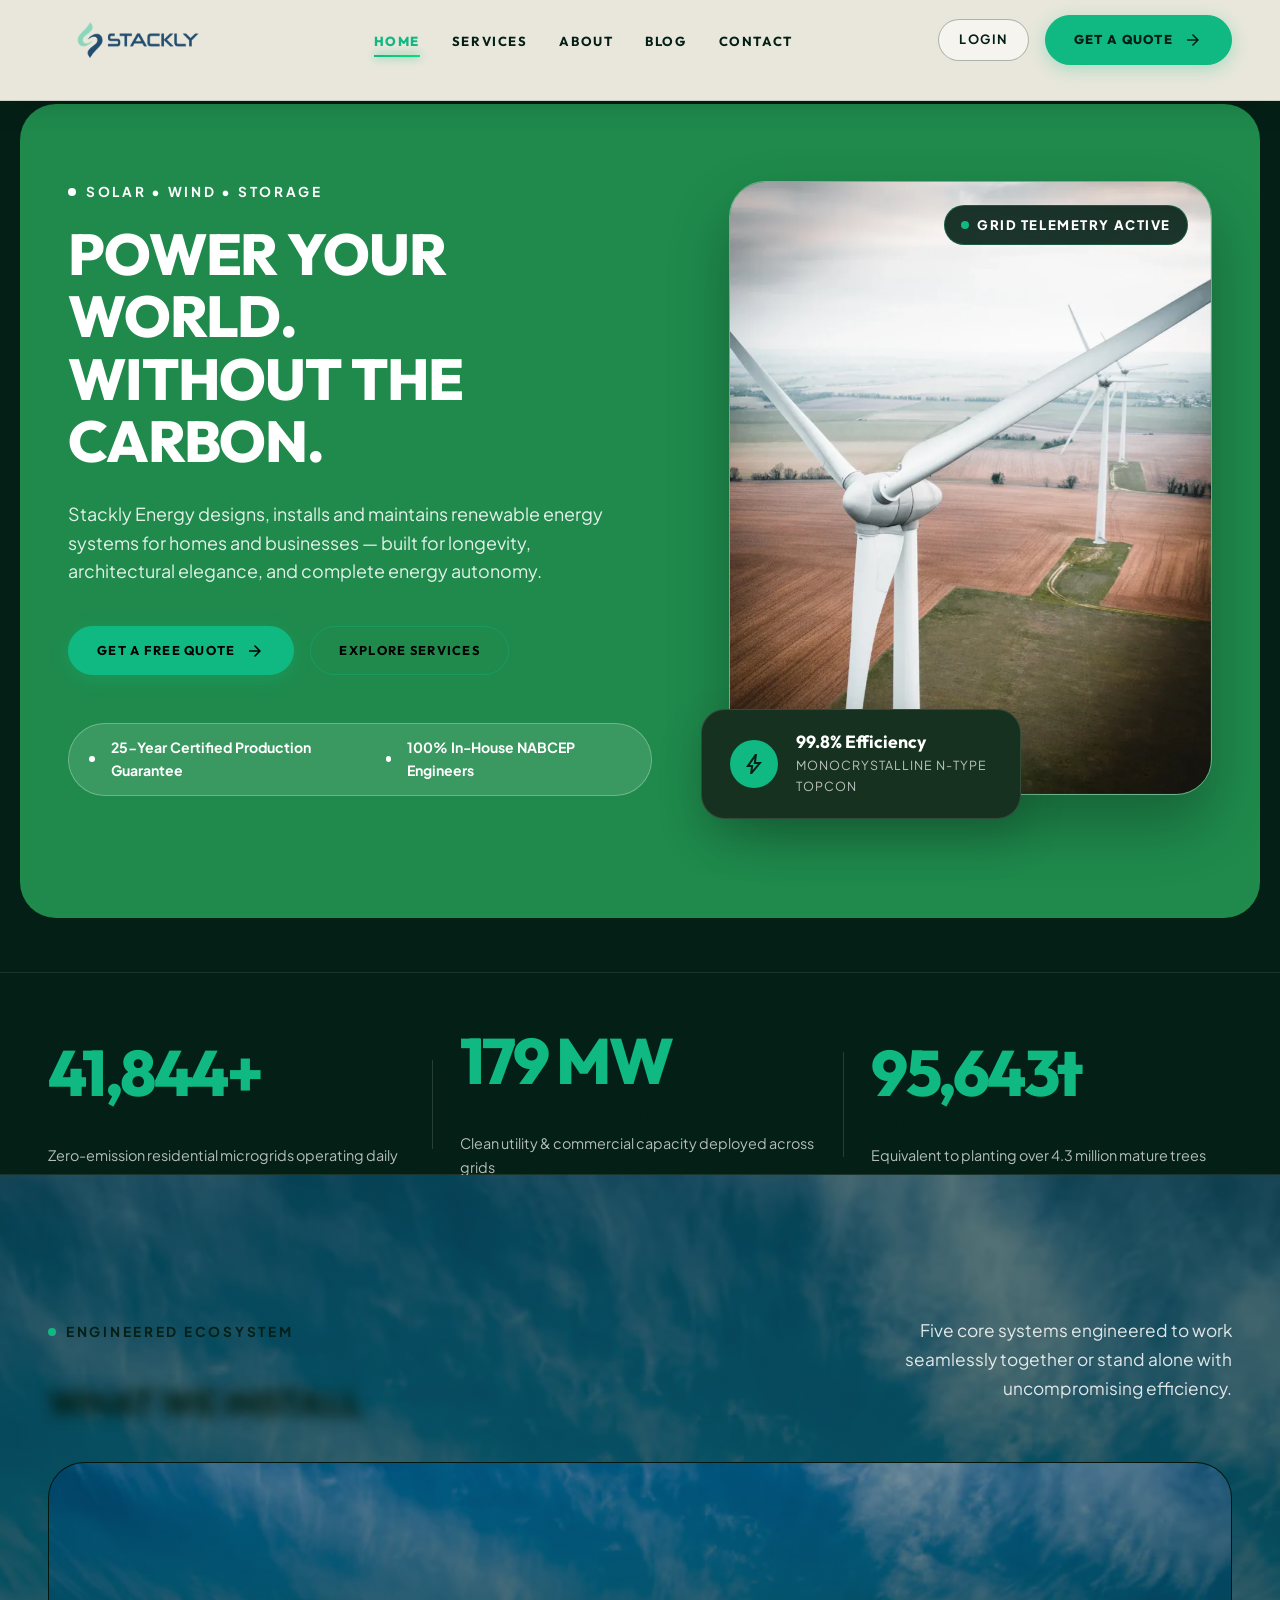
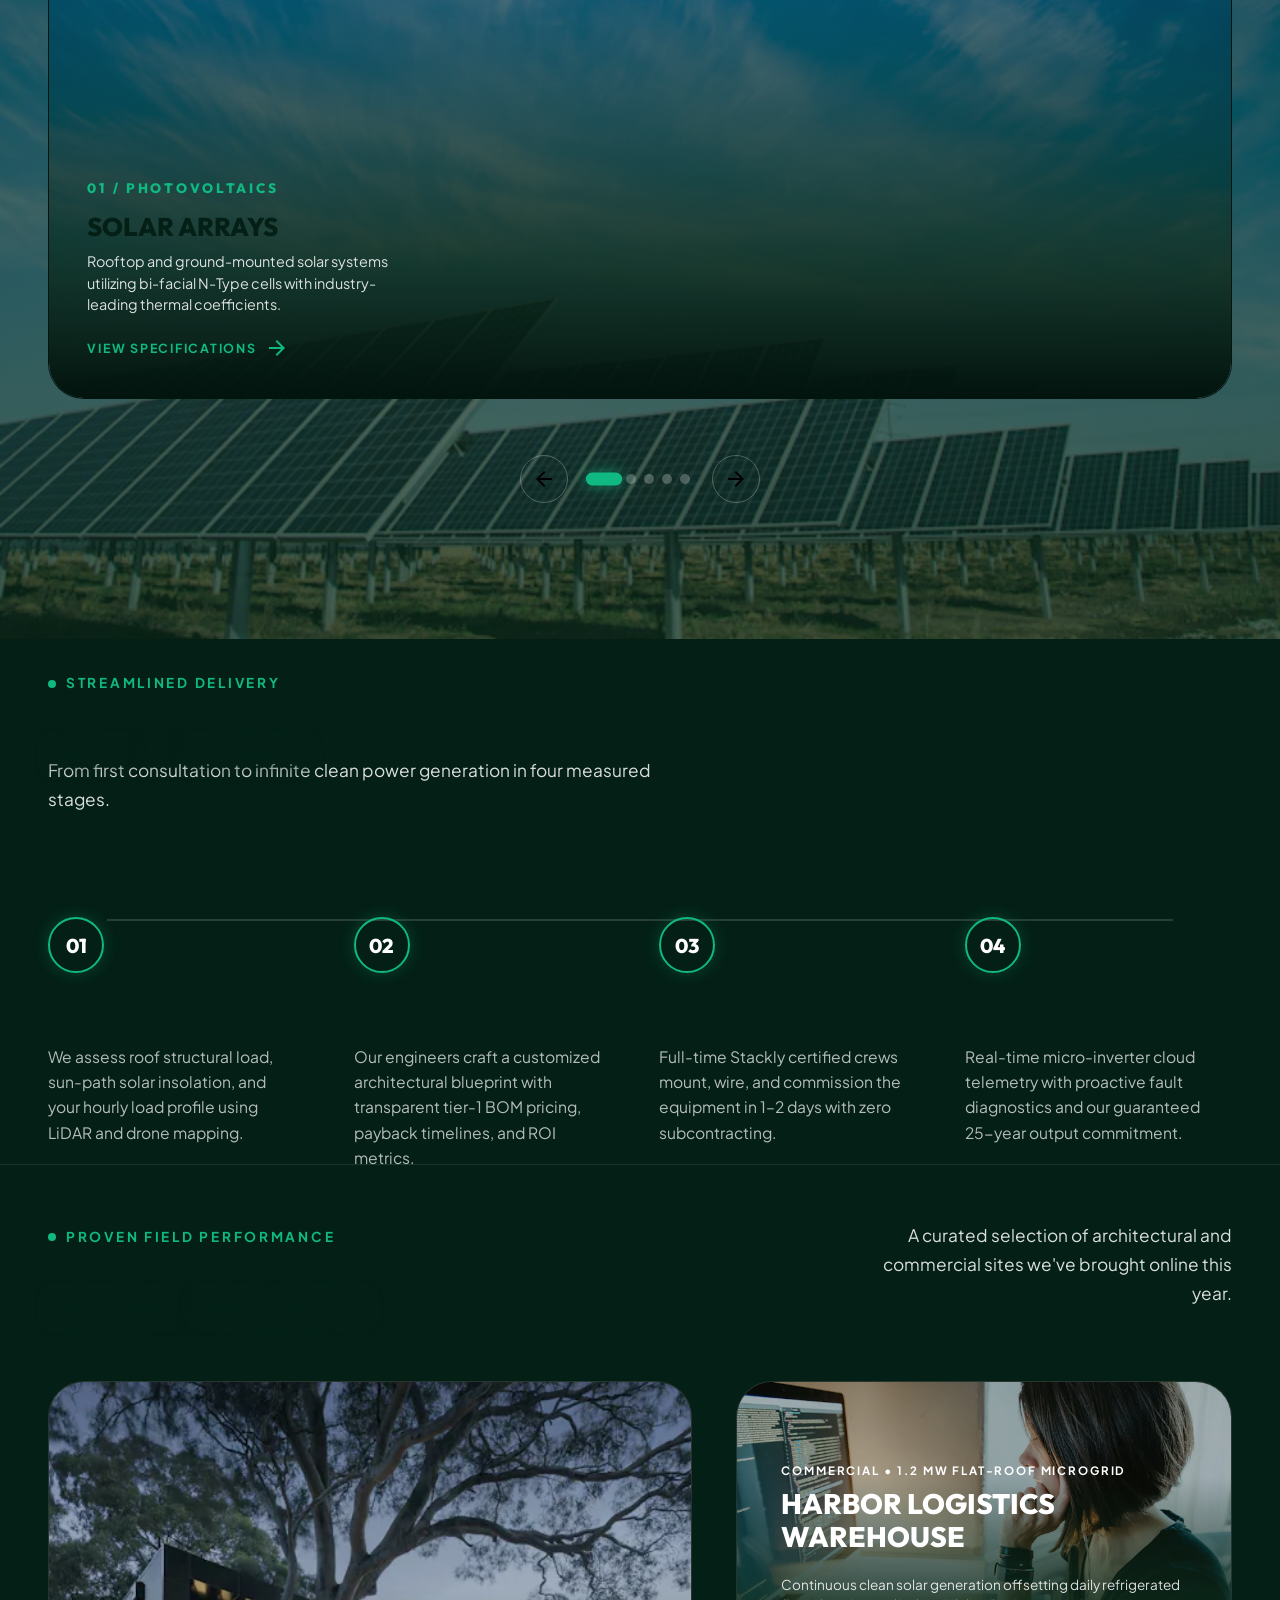
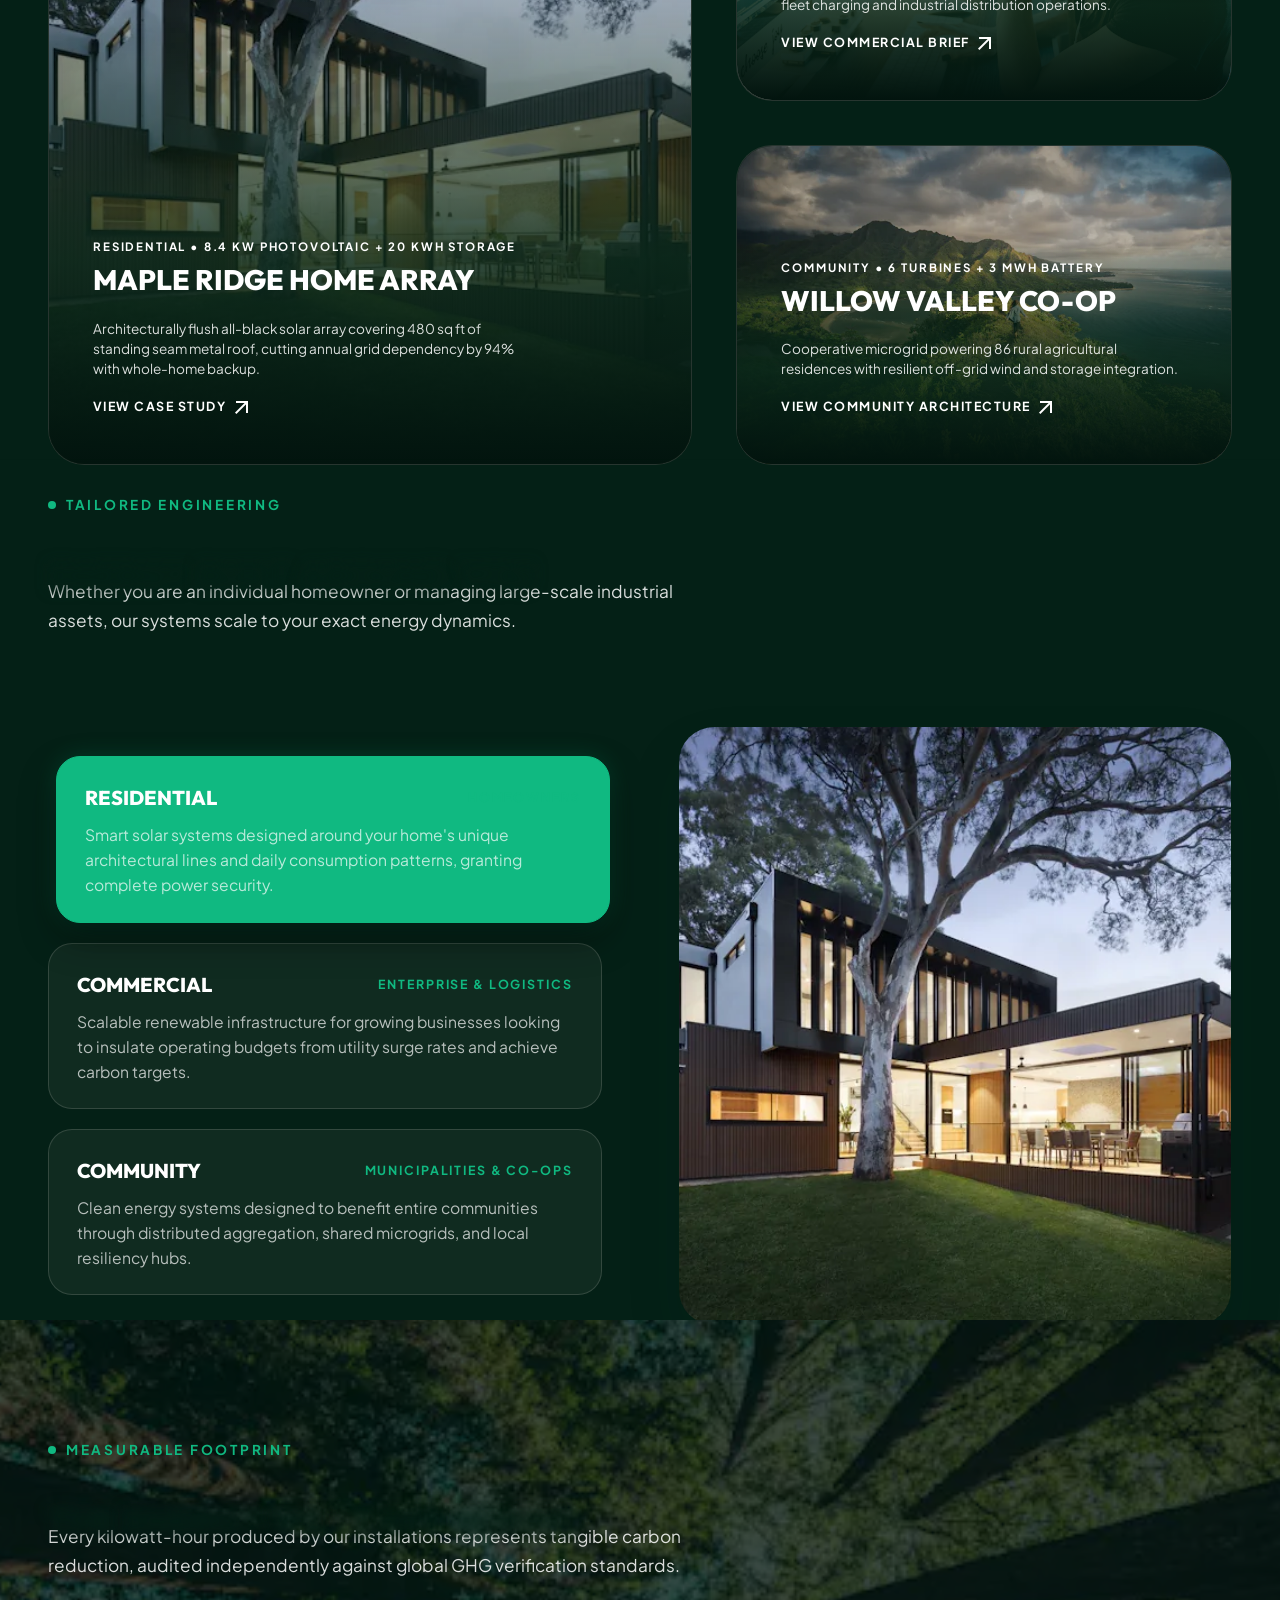
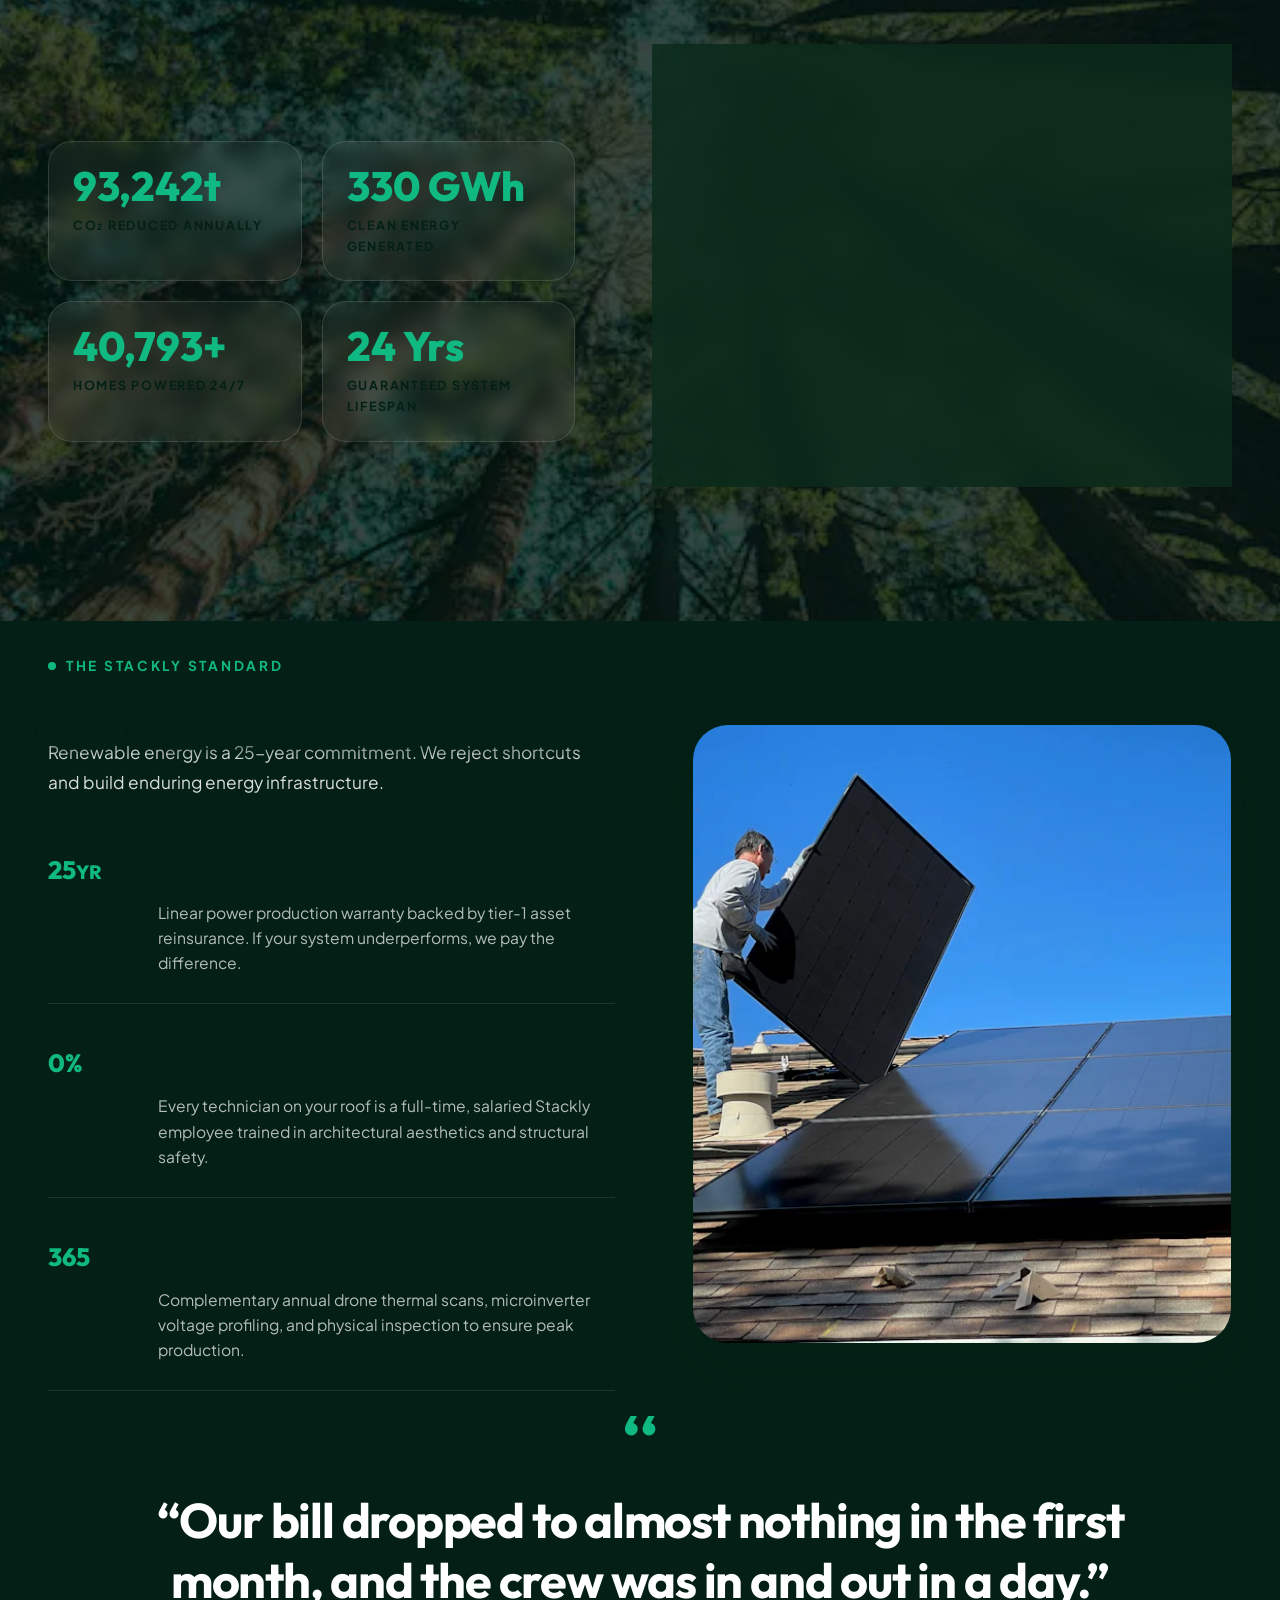
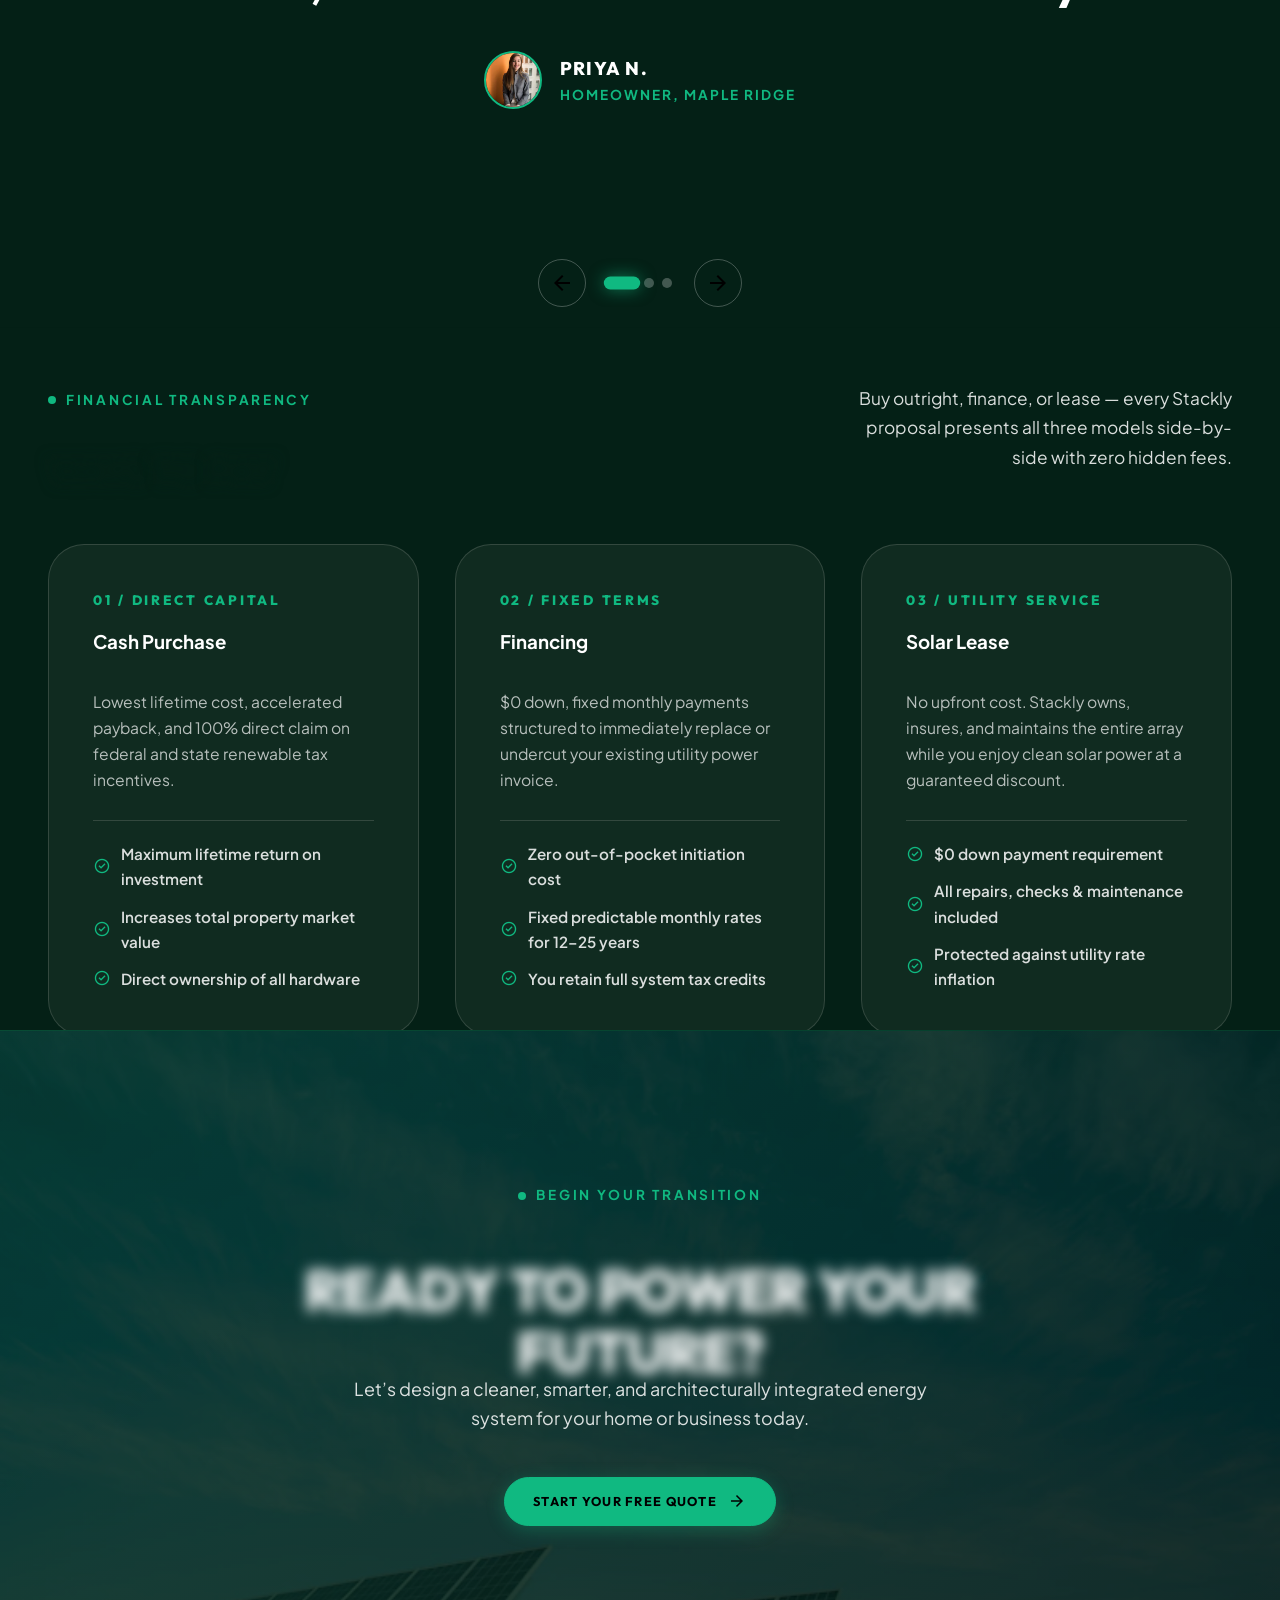
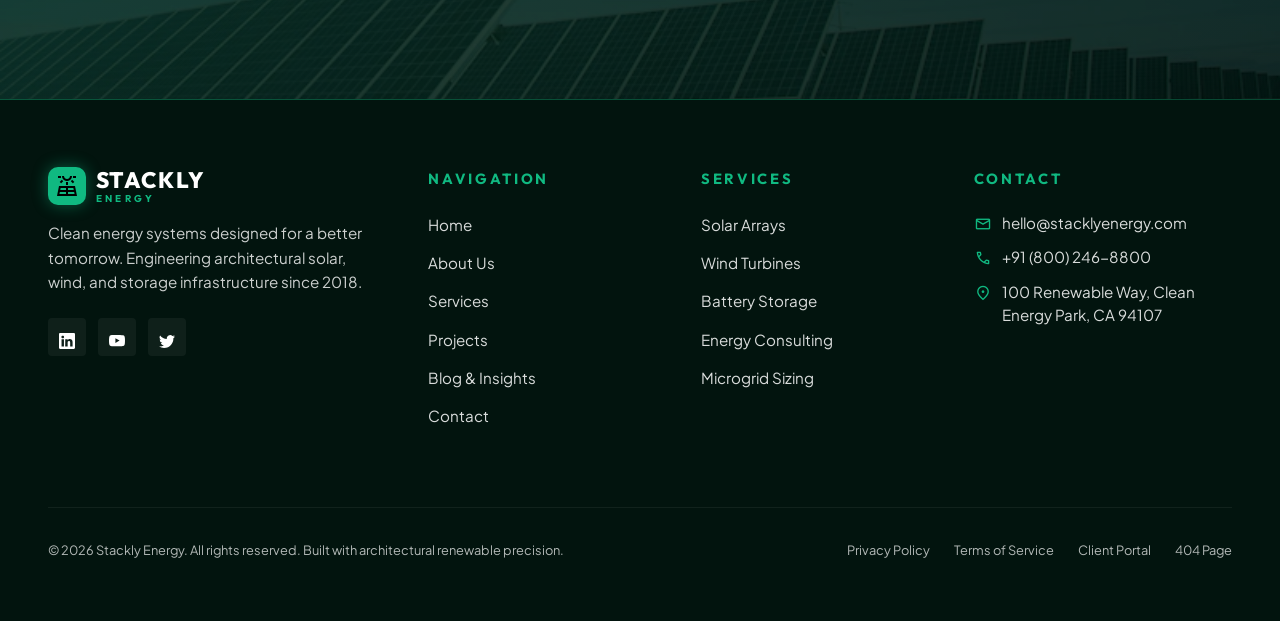
==== commit 3a28f511: "adding some more bugs i dashboard" ====
--- a/index.html
+++ b/index.html
@@ -21,13 +21,7 @@
       <nav class="navbar" aria-label="Main Navigation">
         <!-- Left: Logo -->
         <a href="index.html" class="logo">
-          <div class="logo-mark">
-            <span class="material-symbols-outlined">solar_power</span>
-          </div>
-          <div class="logo-text">
-            <span>STACKLY</span>
-            <span>ENERGY</span>
-          </div>
+          <img src="./img/logo-dark.webp" class="logo-dark" width="180" height="40" alt="Stackly Energy Logo">
         </a>
 
         <!-- Center: Links -->
@@ -63,8 +57,8 @@
   <aside class="mobile-drawer" aria-label="Mobile Navigation">
     <div class="mobile-nav-top">
       <a href="index.html" class="logo" style="margin-bottom: 36px;">
-        <div class="logo-mark"><span class="material-symbols-outlined">solar_power</span></div>
-        <div class="logo-text"><span>STACKLY</span><span>ENERGY</span></div>
+                  <img src="./img/logo-dark.webp" class="logo-dark" width="180" height="40" alt="Stackly Energy Logo">
+
       </a>
       <ul class="mobile-nav-links">
         <li><a href="index.html" class="mobile-nav-link active">Home <span class="material-symbols-outlined">arrow_forward</span></a></li>
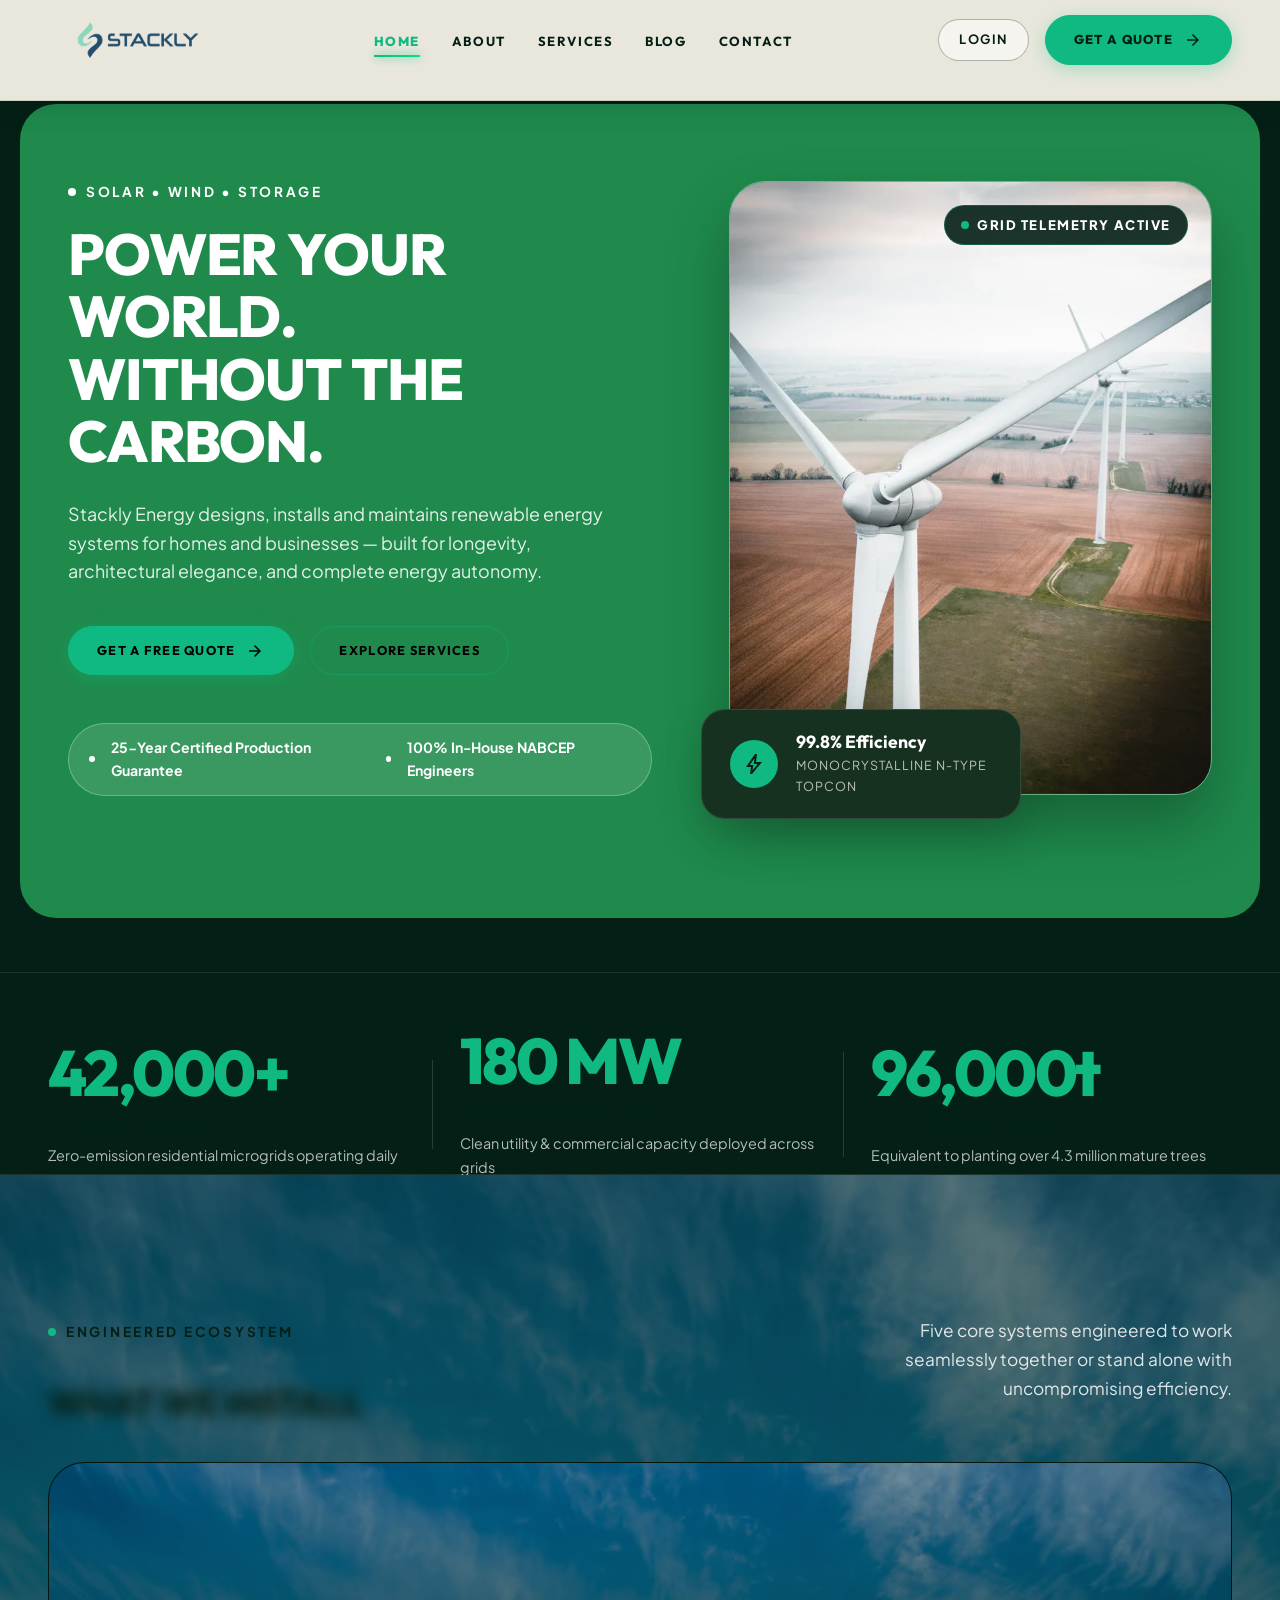
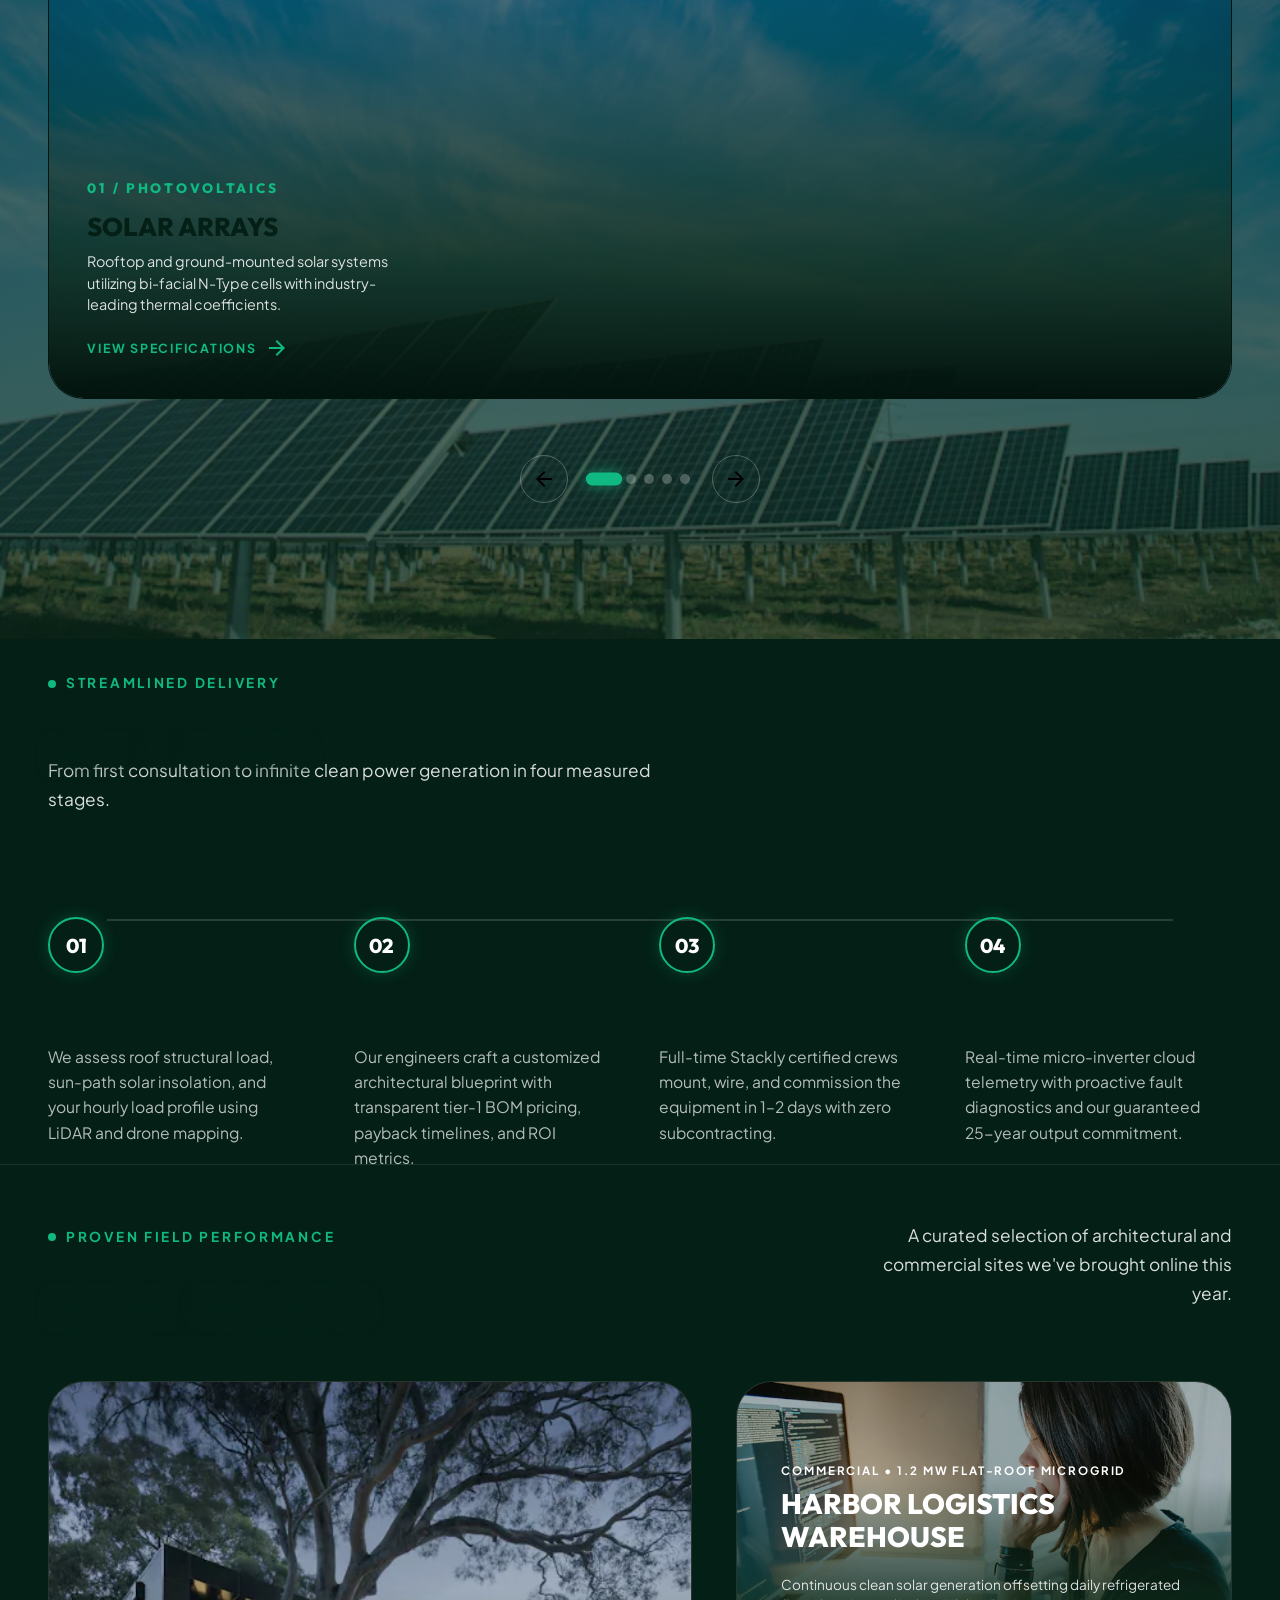
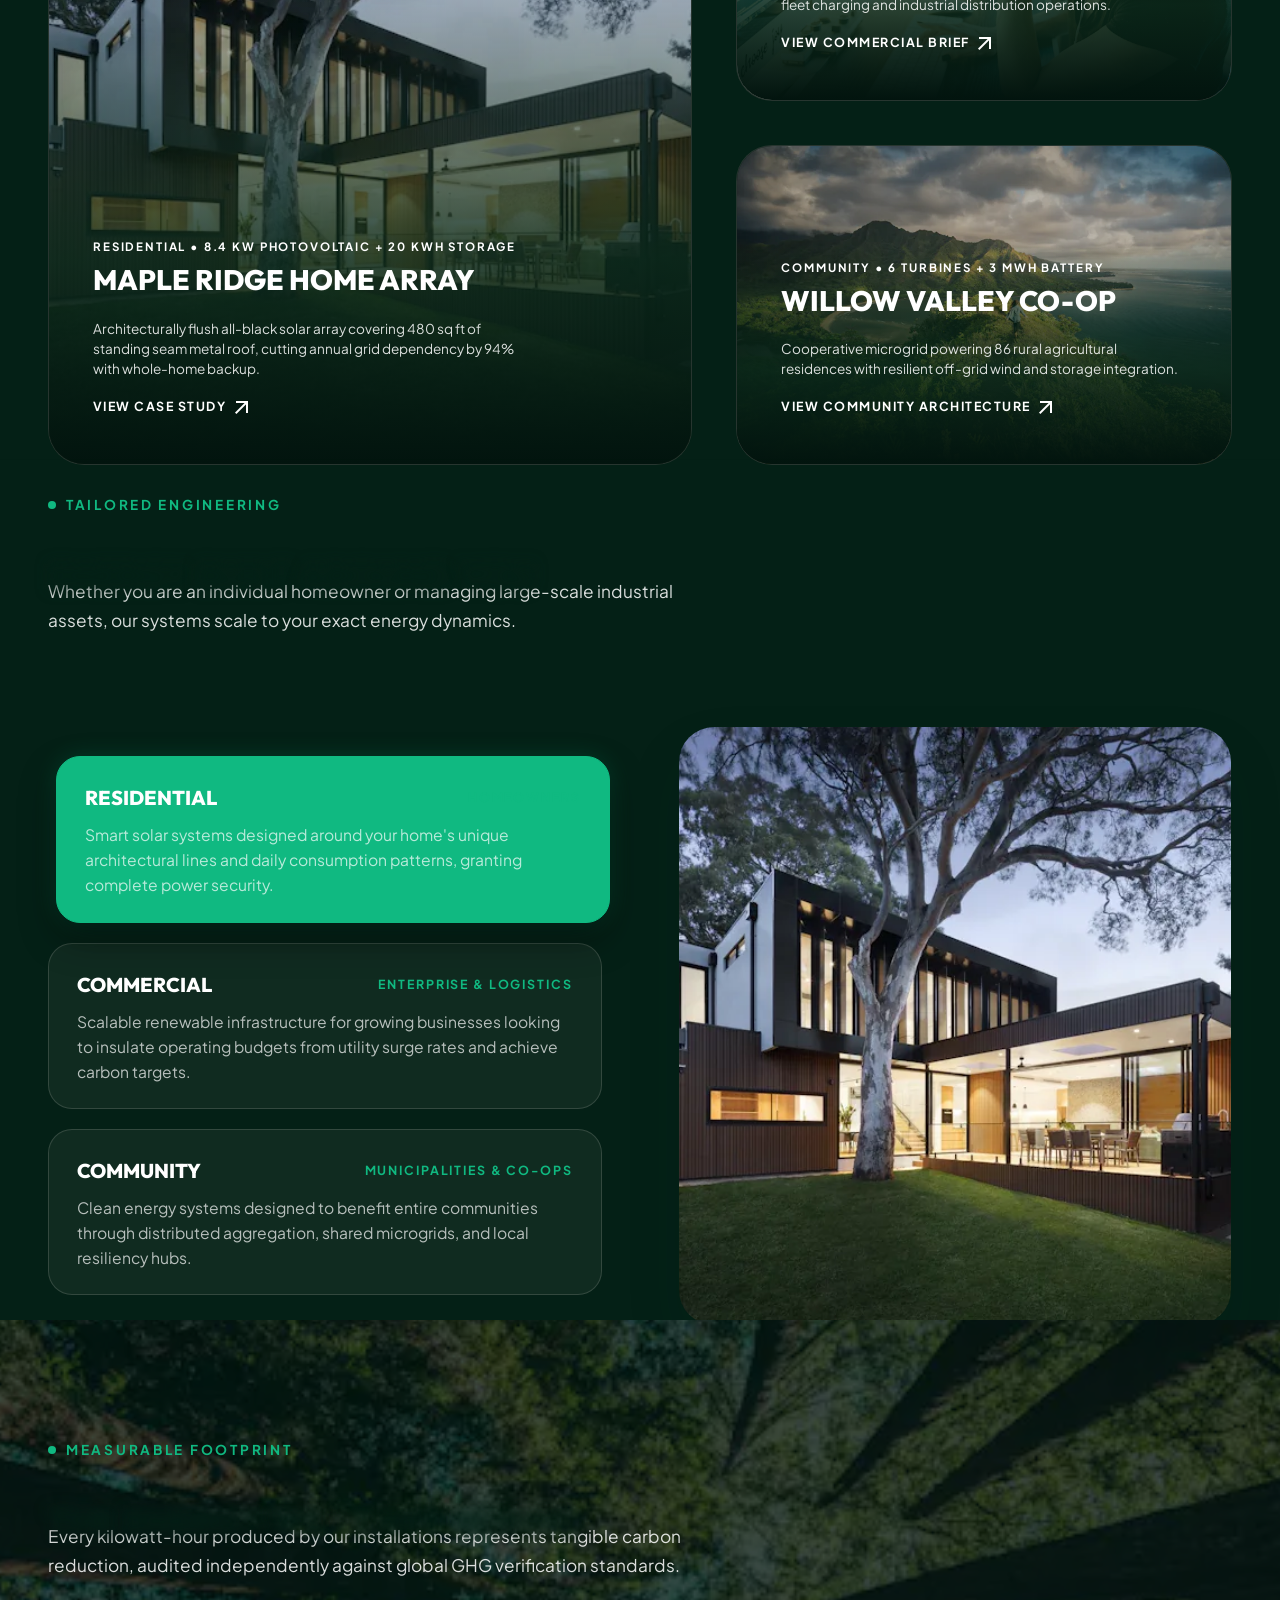
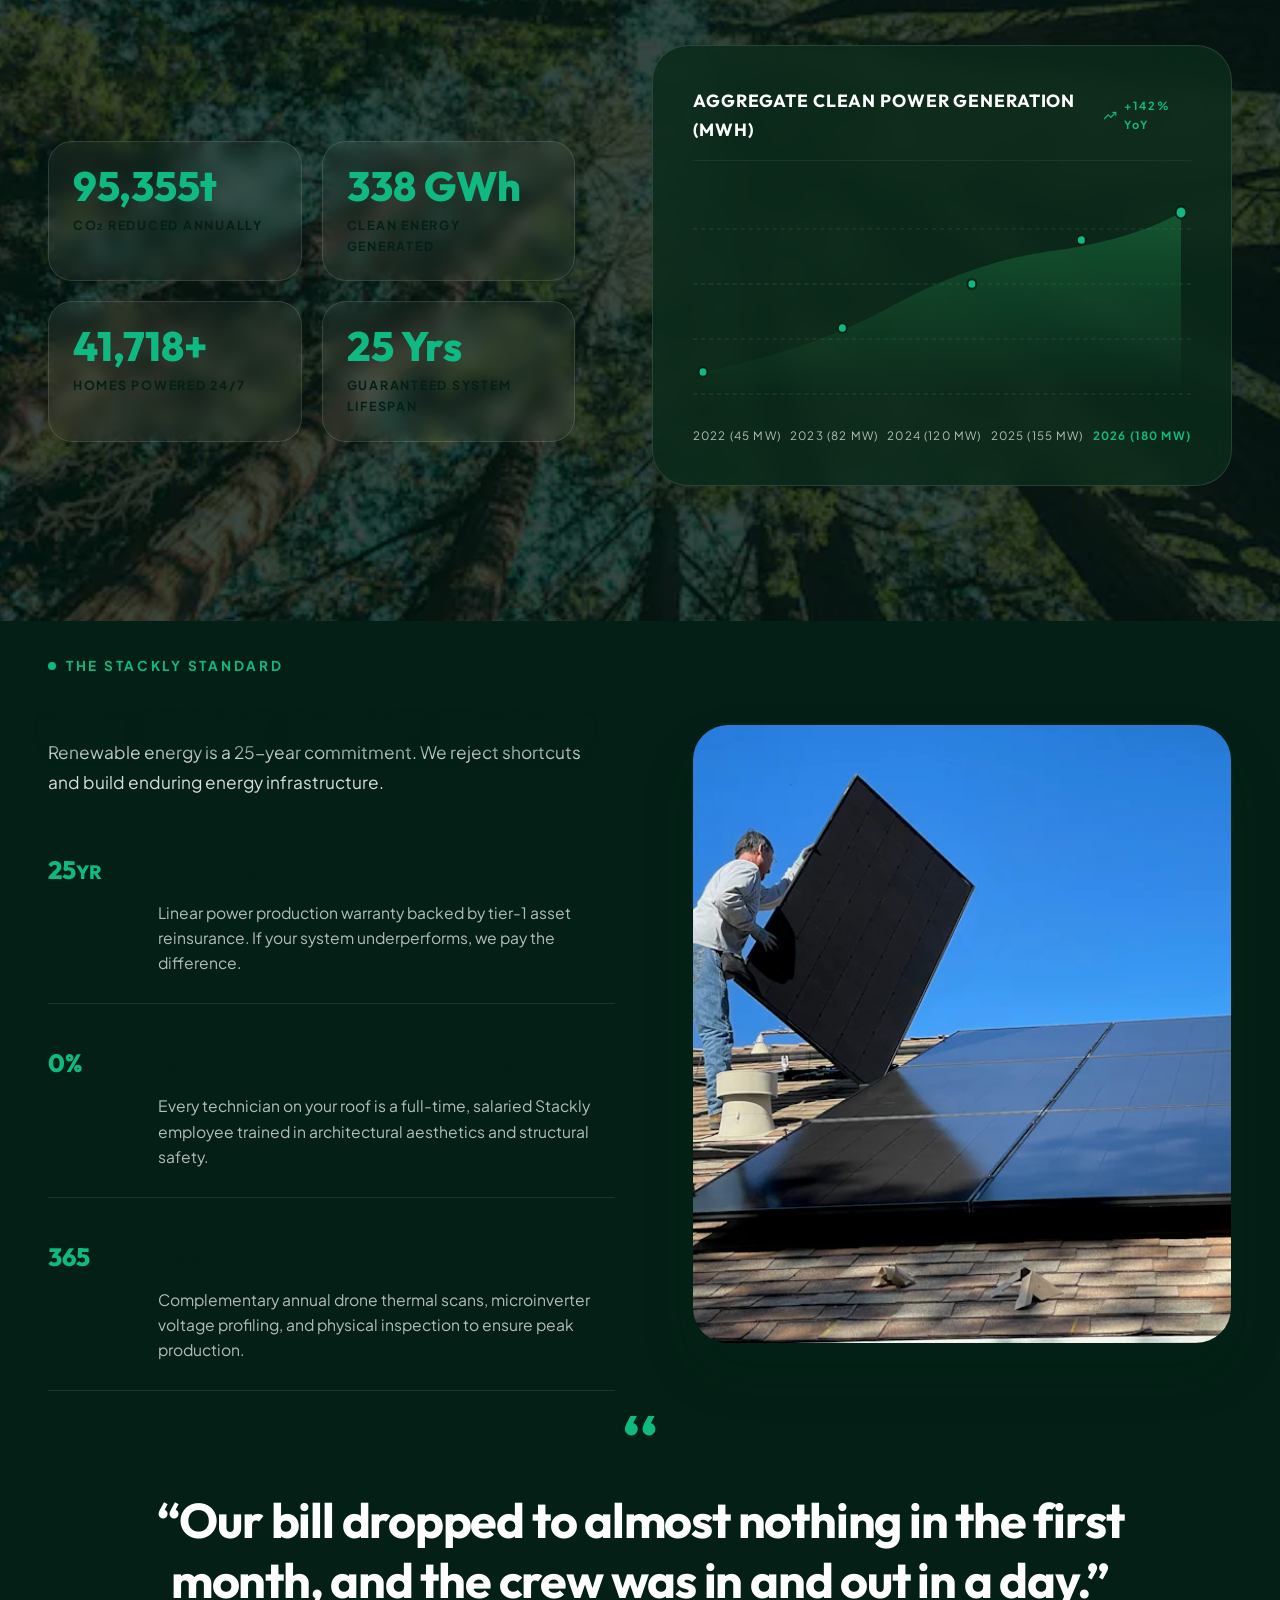
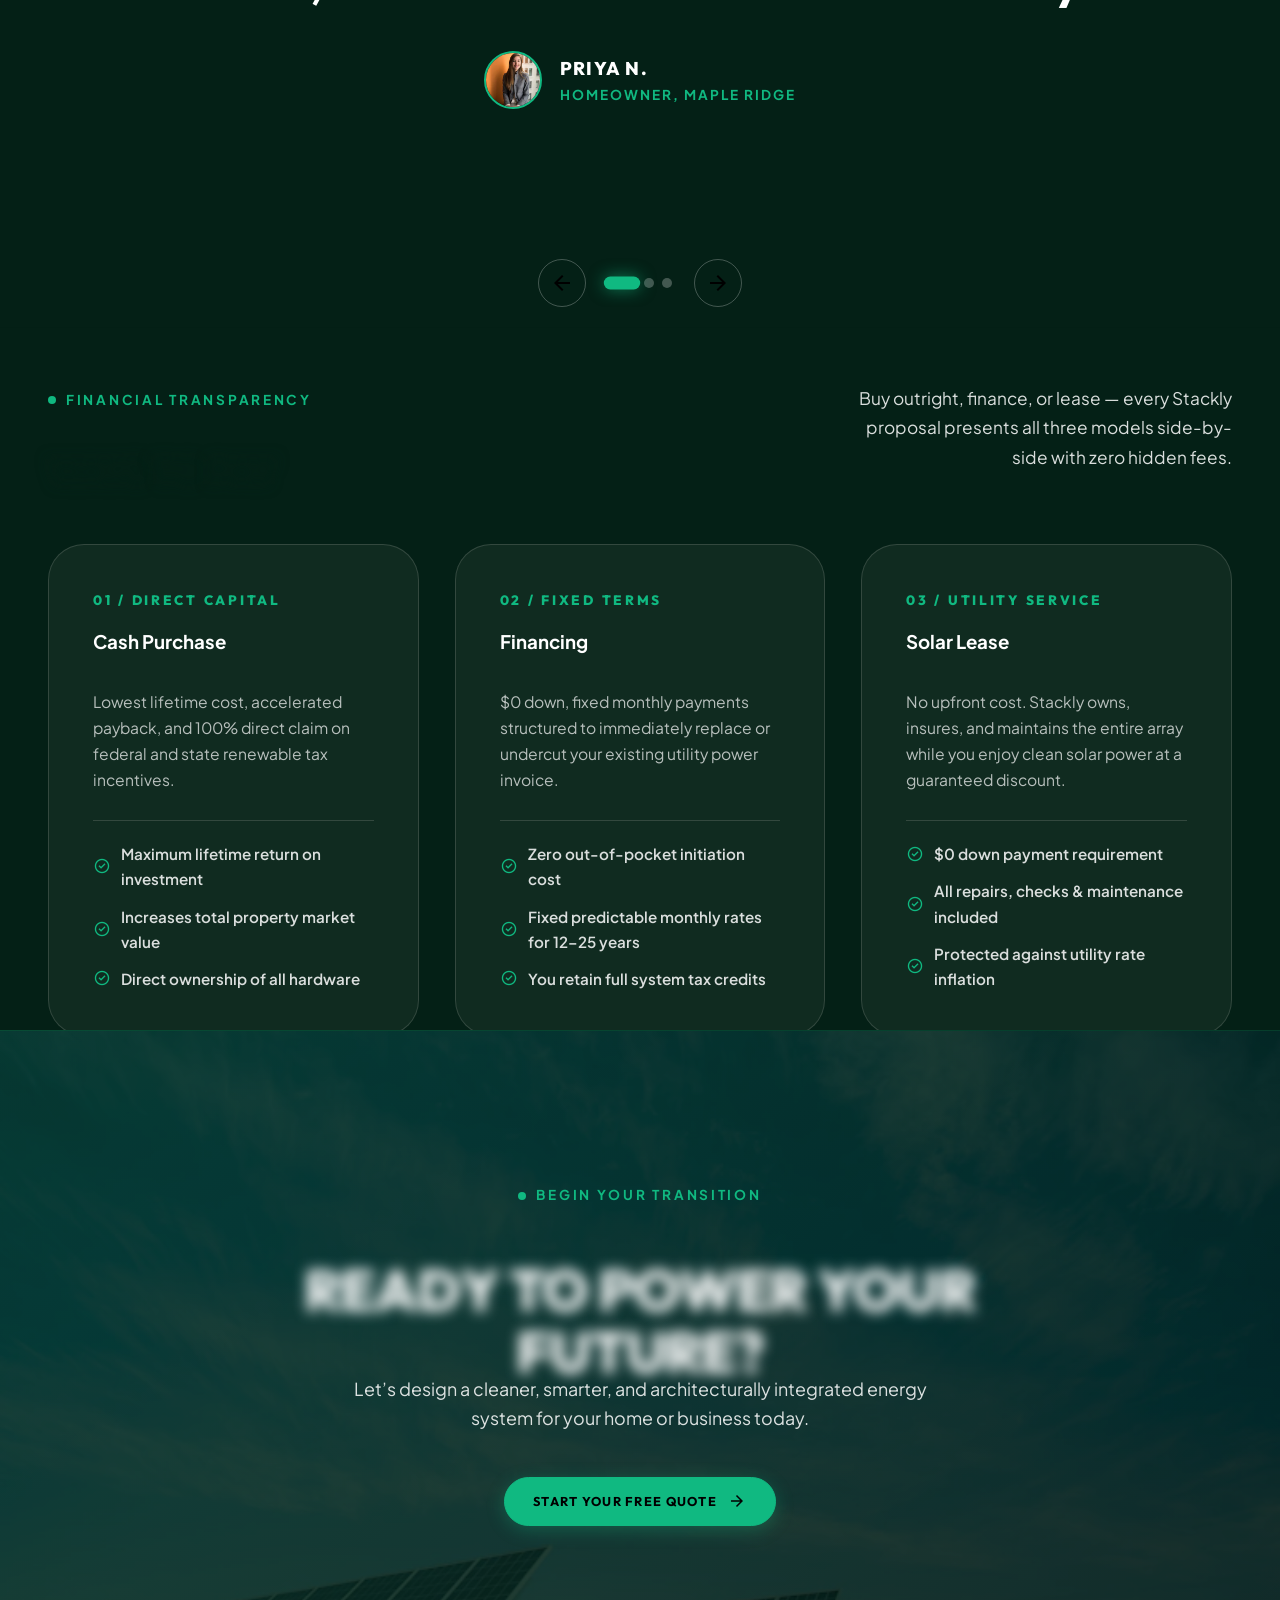
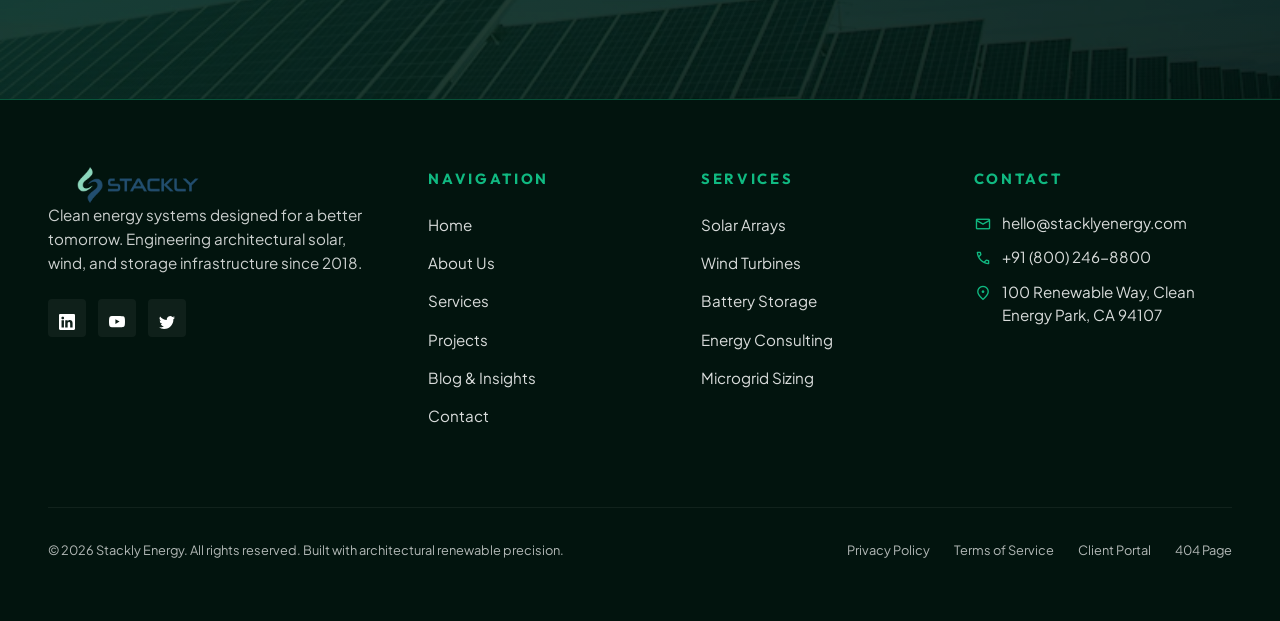
==== commit bc219741: "addding footer" ====
--- a/index.html
+++ b/index.html
@@ -27,8 +27,8 @@
         <!-- Center: Links -->
         <ul class="nav-menu">
           <li><a href="index.html" class="nav-link active">Home</a></li>
+          <li><a href="about.html" class="nav-link">About</a></li>
           <li><a href="services.html" class="nav-link">Services</a></li>
-          <li><a href="about.html" class="nav-link">About</a></li>
           <li><a href="blog.html" class="nav-link">Blog</a></li>
           <li><a href="contact.html" class="nav-link">Contact</a></li>
         </ul>
@@ -62,6 +62,7 @@
       </a>
       <ul class="mobile-nav-links">
         <li><a href="index.html" class="mobile-nav-link active">Home <span class="material-symbols-outlined">arrow_forward</span></a></li>
+                <li><a href="about.html" class="mobile-nav-link">About <span class="material-symbols-outlined">arrow_forward</span></a></li>
         <li><a href="services.html" class="mobile-nav-link">Services <span class="material-symbols-outlined">arrow_forward</span></a></li>
         <li><a href="about.html" class="mobile-nav-link">About <span class="material-symbols-outlined">arrow_forward</span></a></li>
         <li><a href="blog.html" class="mobile-nav-link">Blog <span class="material-symbols-outlined">arrow_forward</span></a></li>
@@ -906,10 +907,9 @@
       <div class="footer-top">
         <!-- Col 1: Brand Info -->
         <div class="footer-brand">
-          <a href="index.html" class="footer-logo">
-            <div class="logo-mark"><span class="material-symbols-outlined">solar_power</span></div>
-            <div class="logo-text"><span>STACKLY</span><span>ENERGY</span></div>
-          </a>
+          <a href="index.html" class="logo">
+          <img src="./img/logo-dark.webp" class="logo-dark" width="180" height="40" alt="Stackly Energy Logo">
+        </a>
           <p class="footer-desc">
             Clean energy systems designed for a better tomorrow. Engineering architectural solar, wind, and storage infrastructure since 2018.
           </p>
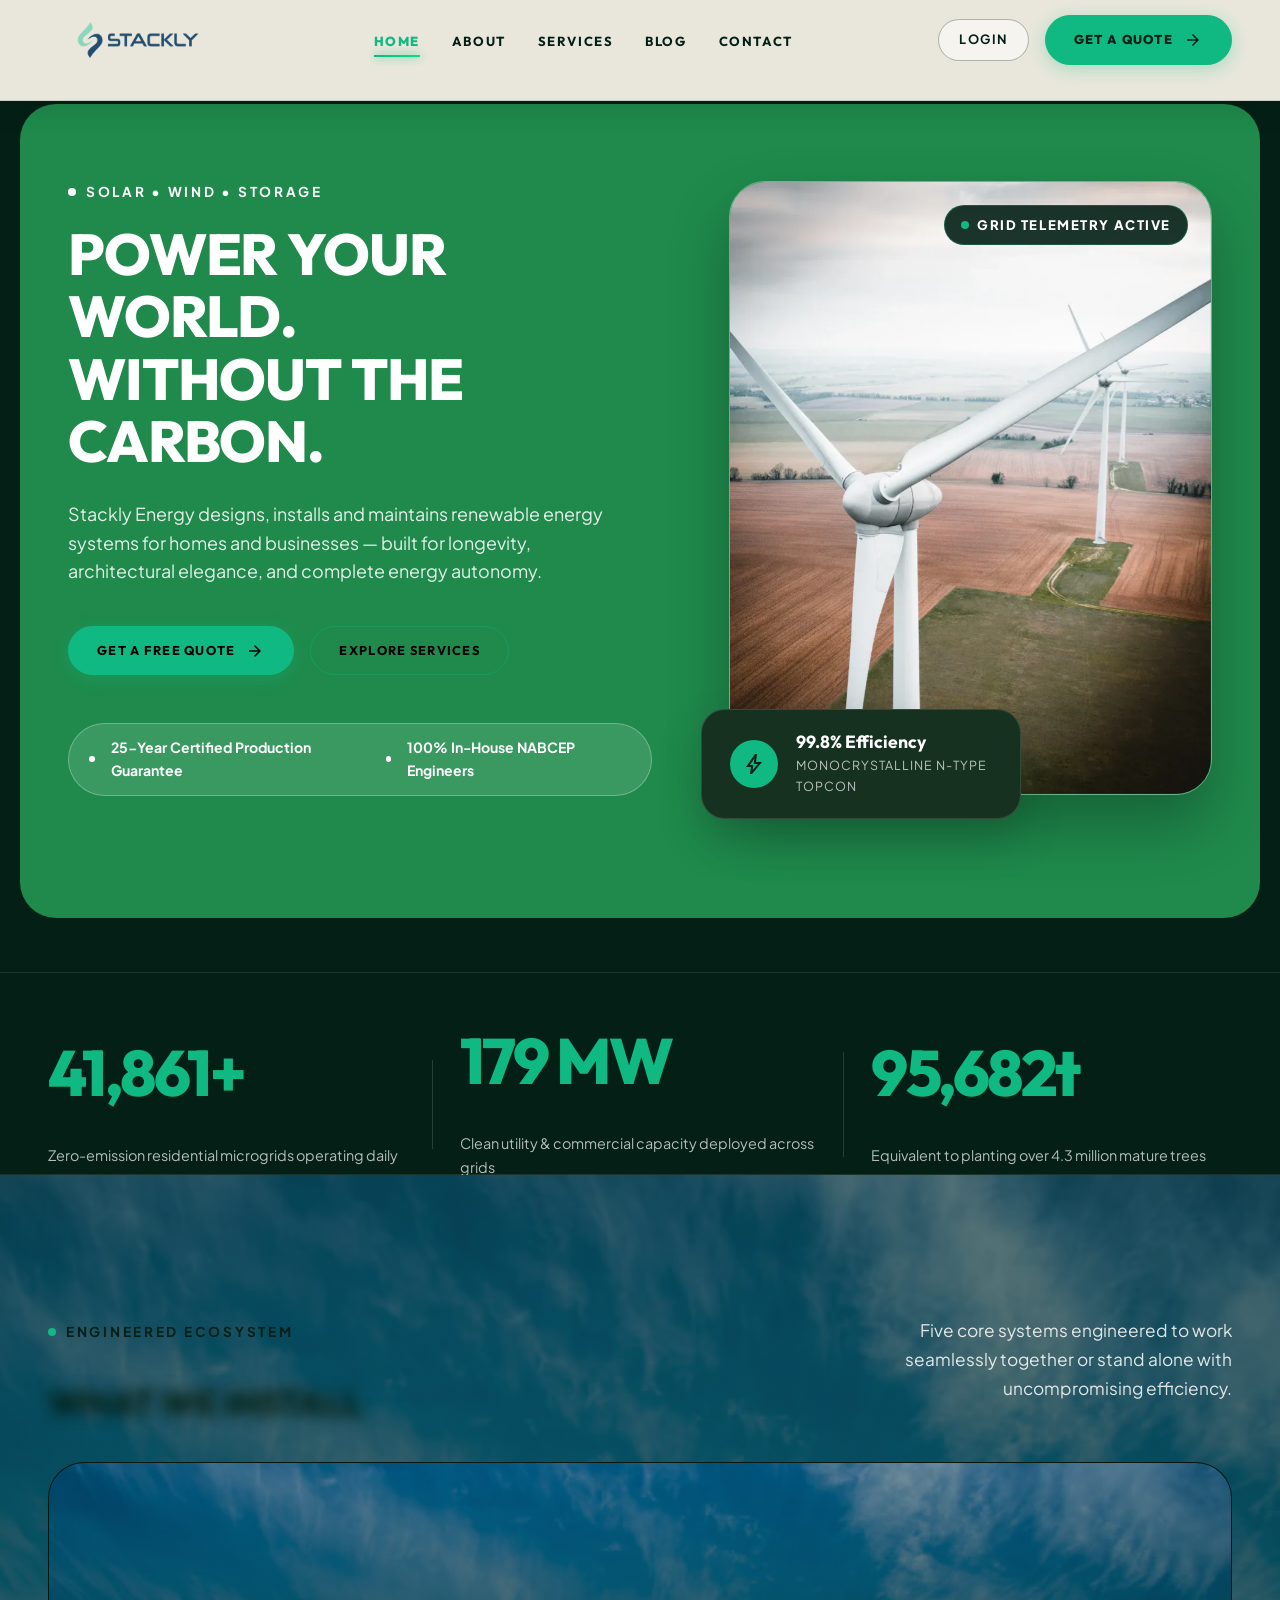
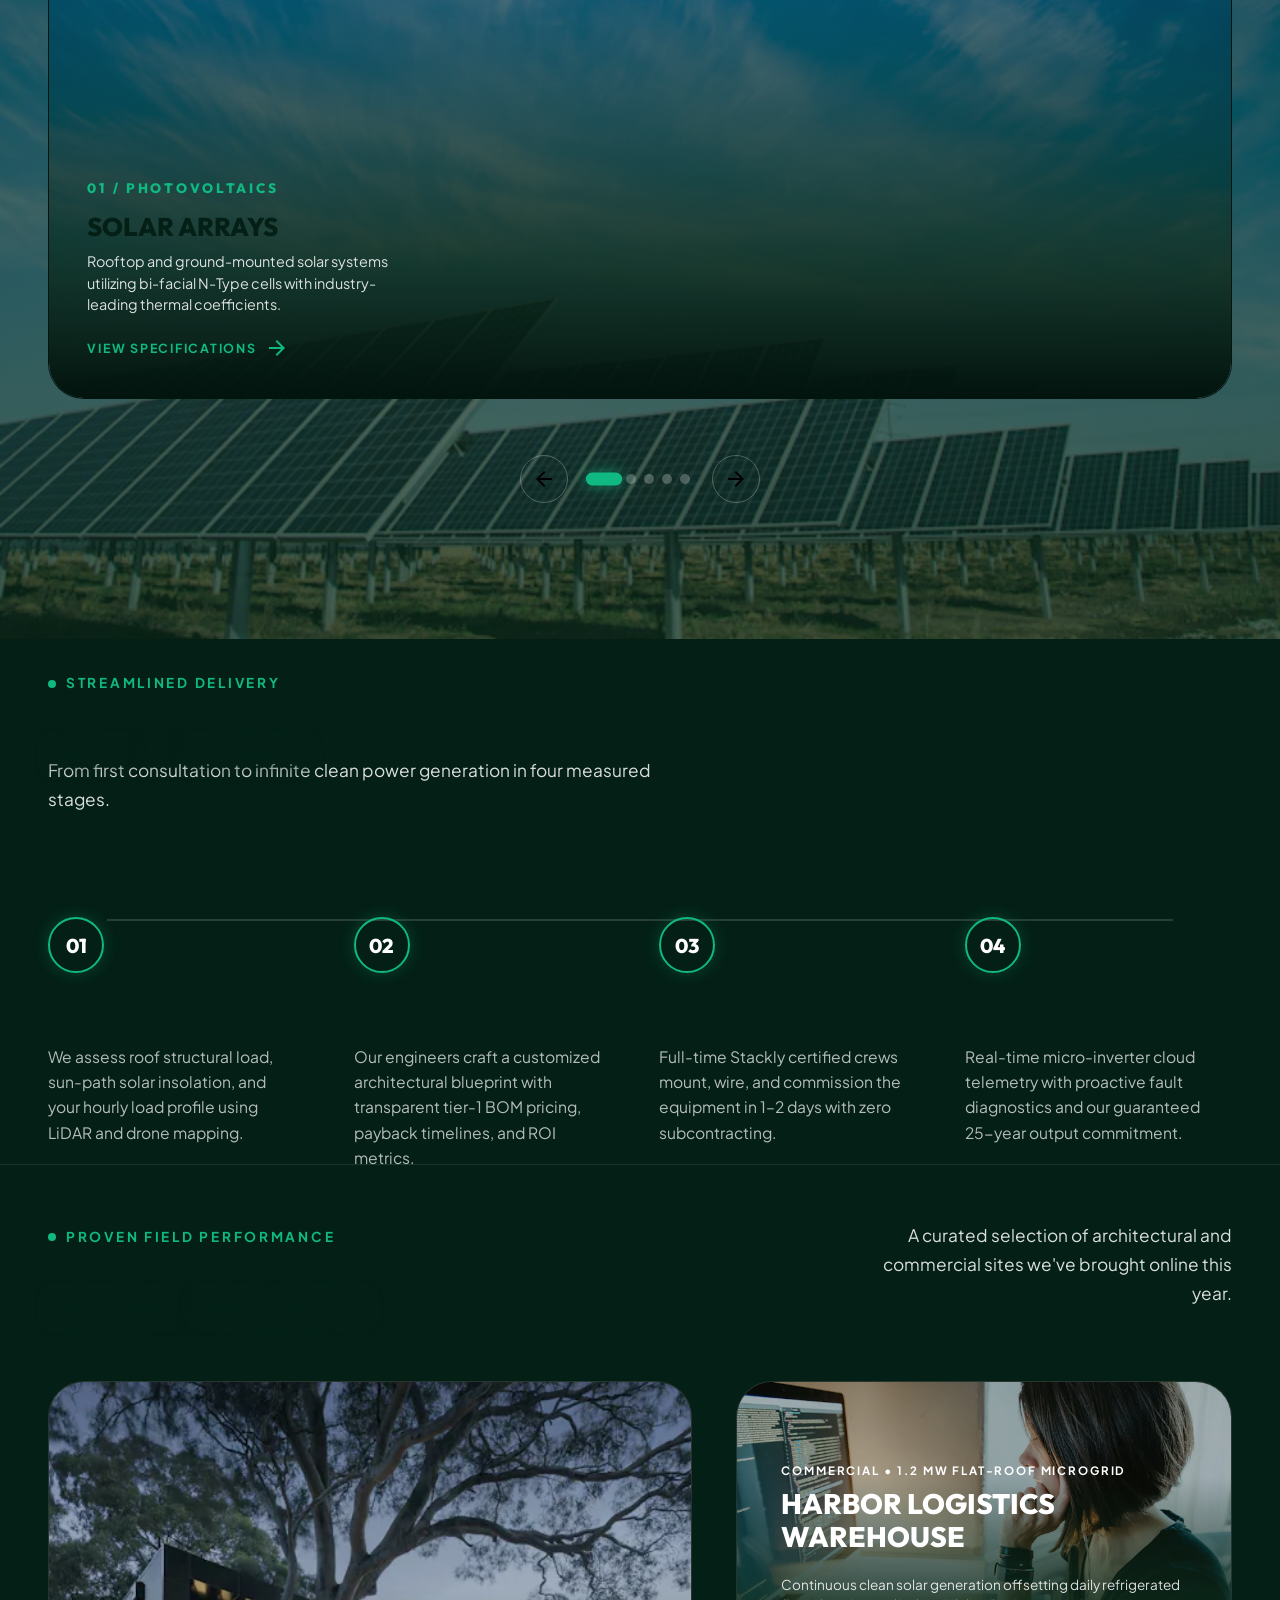
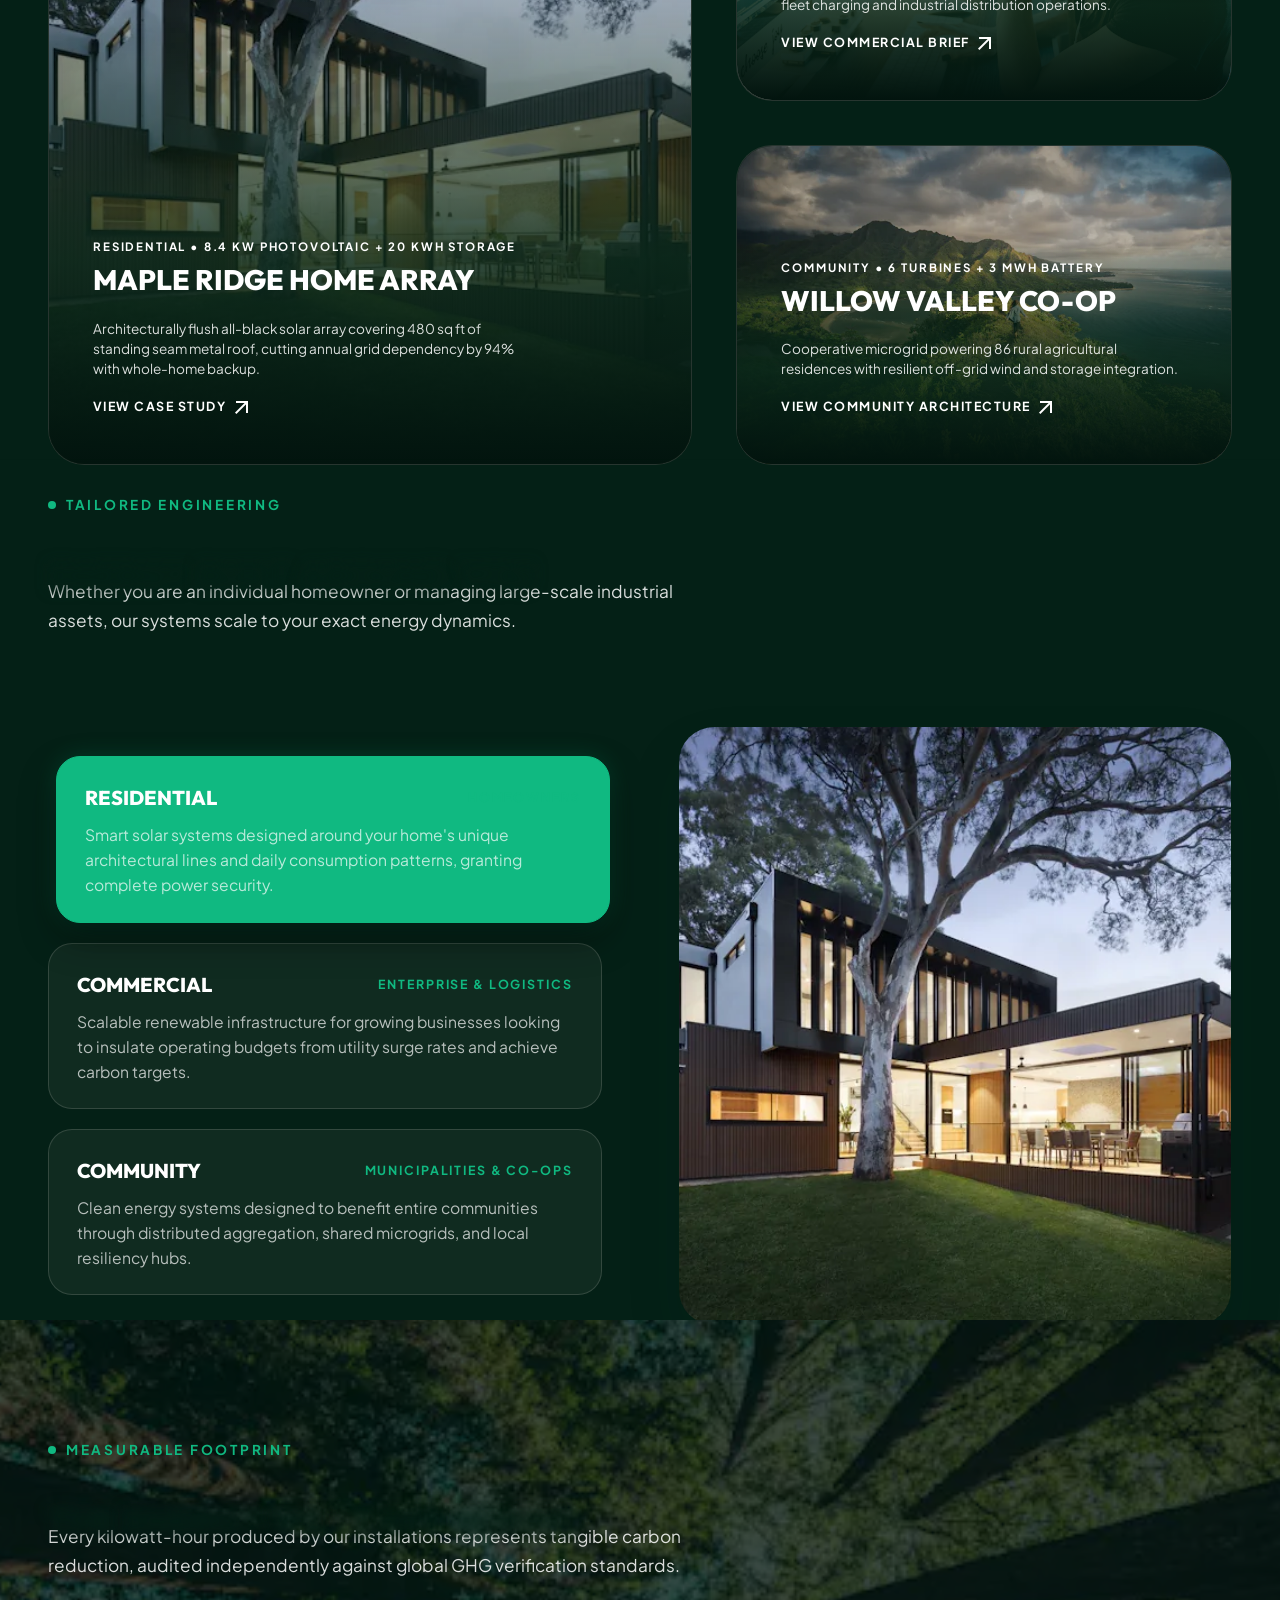
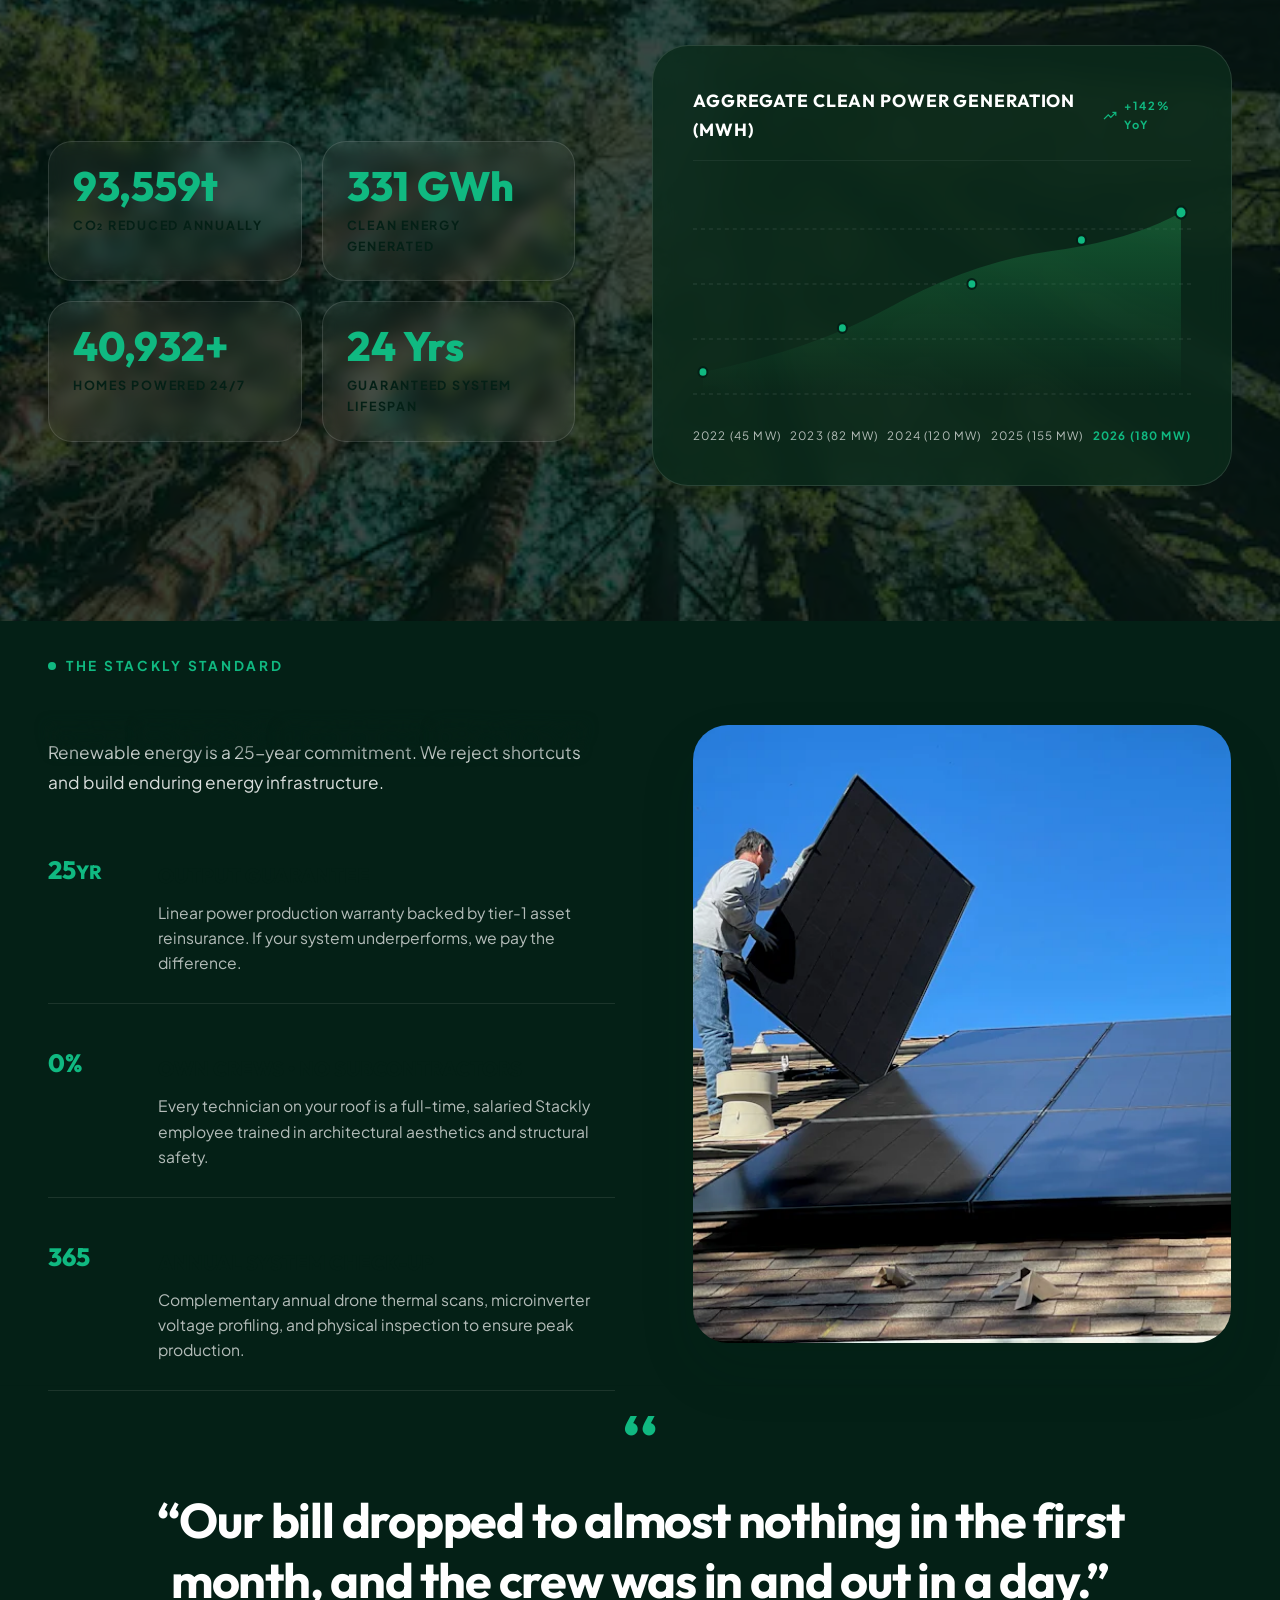
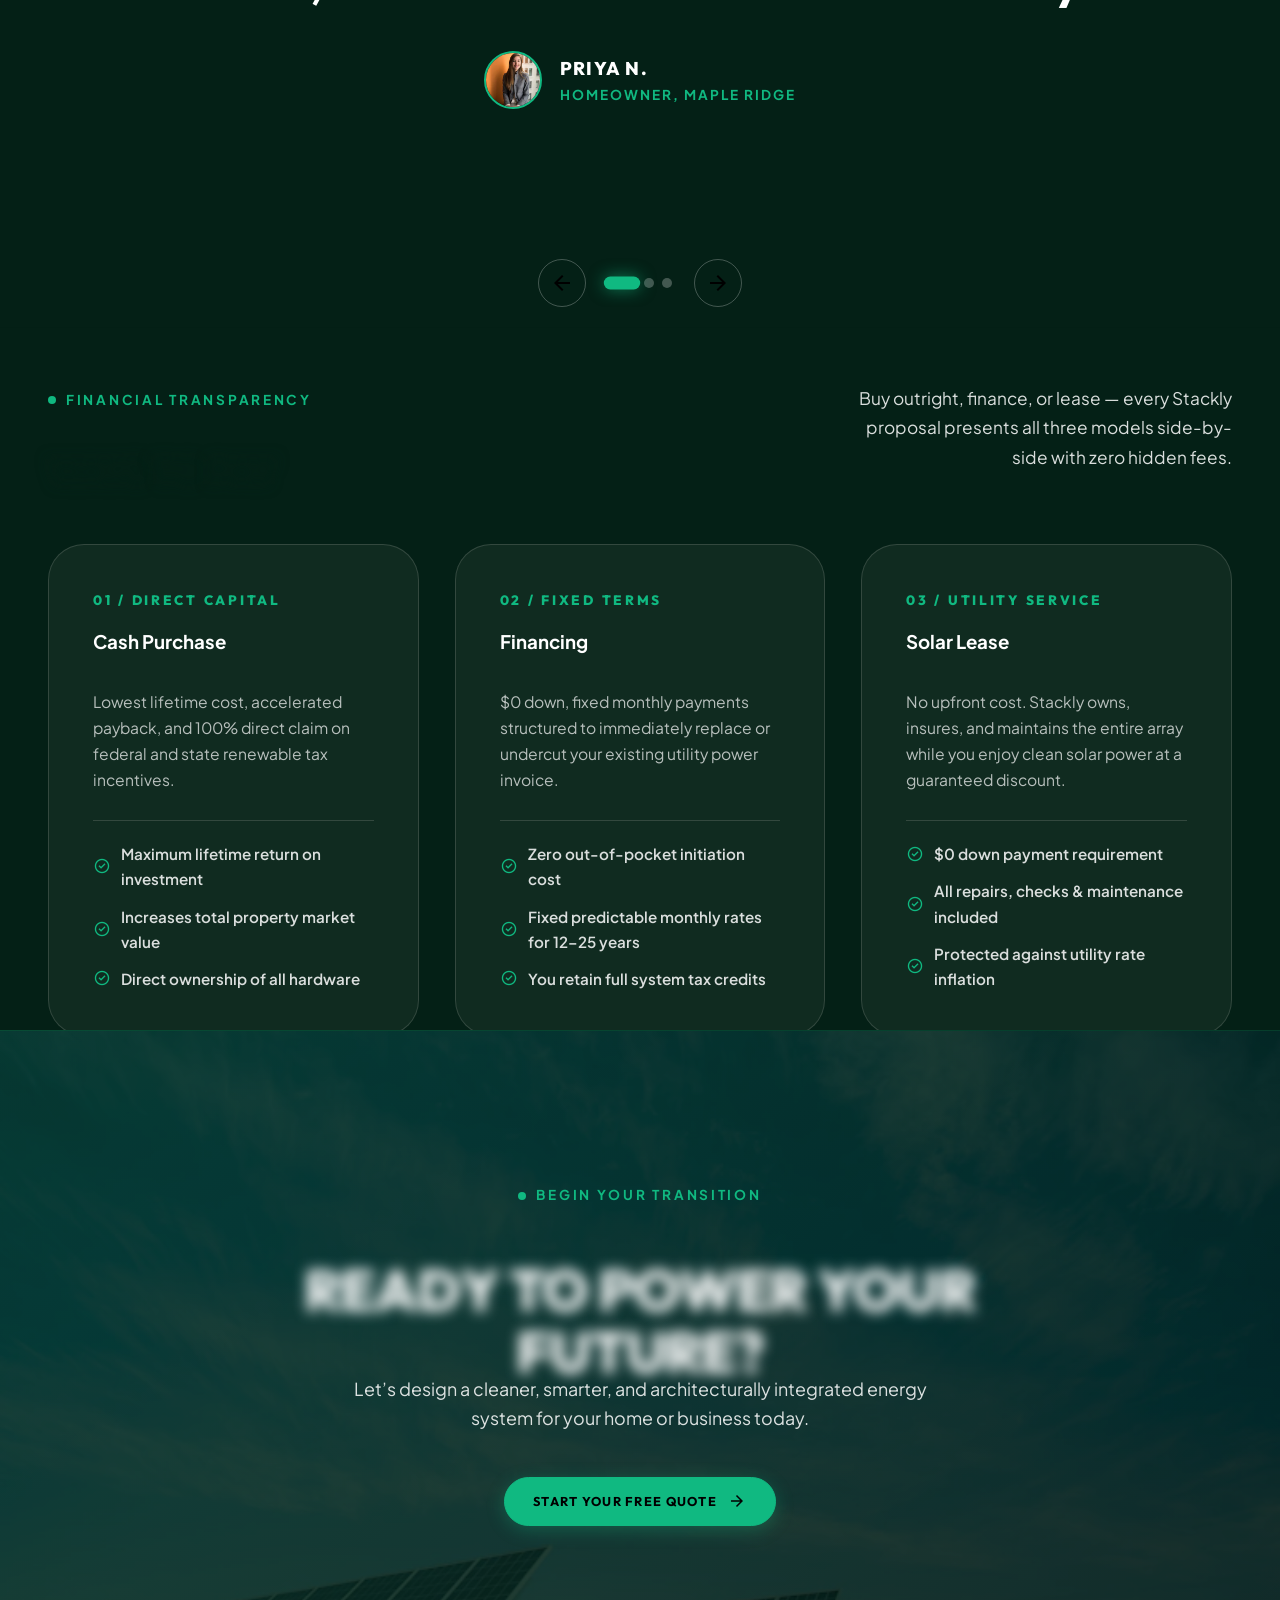
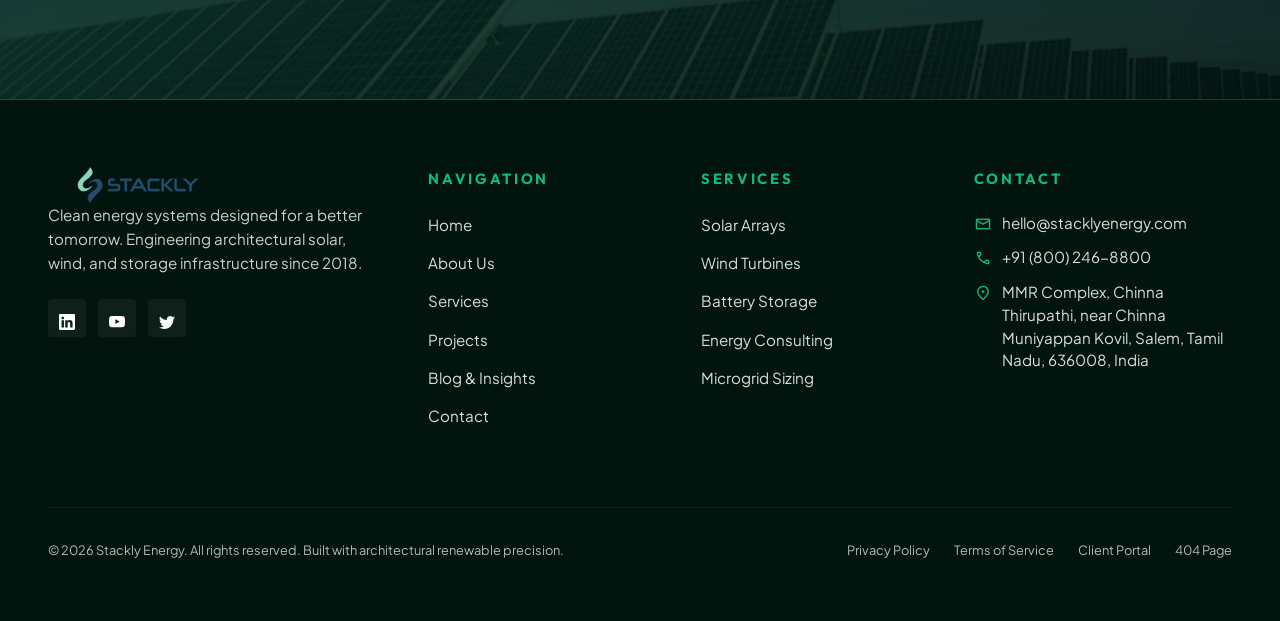
==== commit e2f7c14c: "adding 404 page in contact" ====
--- a/index.html
+++ b/index.html
@@ -970,7 +970,7 @@
           </div>
           <div class="footer-contact-item">
             <span class="material-symbols-outlined">location_on</span>
-            <span>100 Renewable Way, Clean Energy Park, CA 94107</span>
+            <span>MMR Complex, Chinna Thirupathi, near Chinna Muniyappan Kovil, Salem, Tamil Nadu, 636008, India</span>
           </div>
         </div>
       </div>
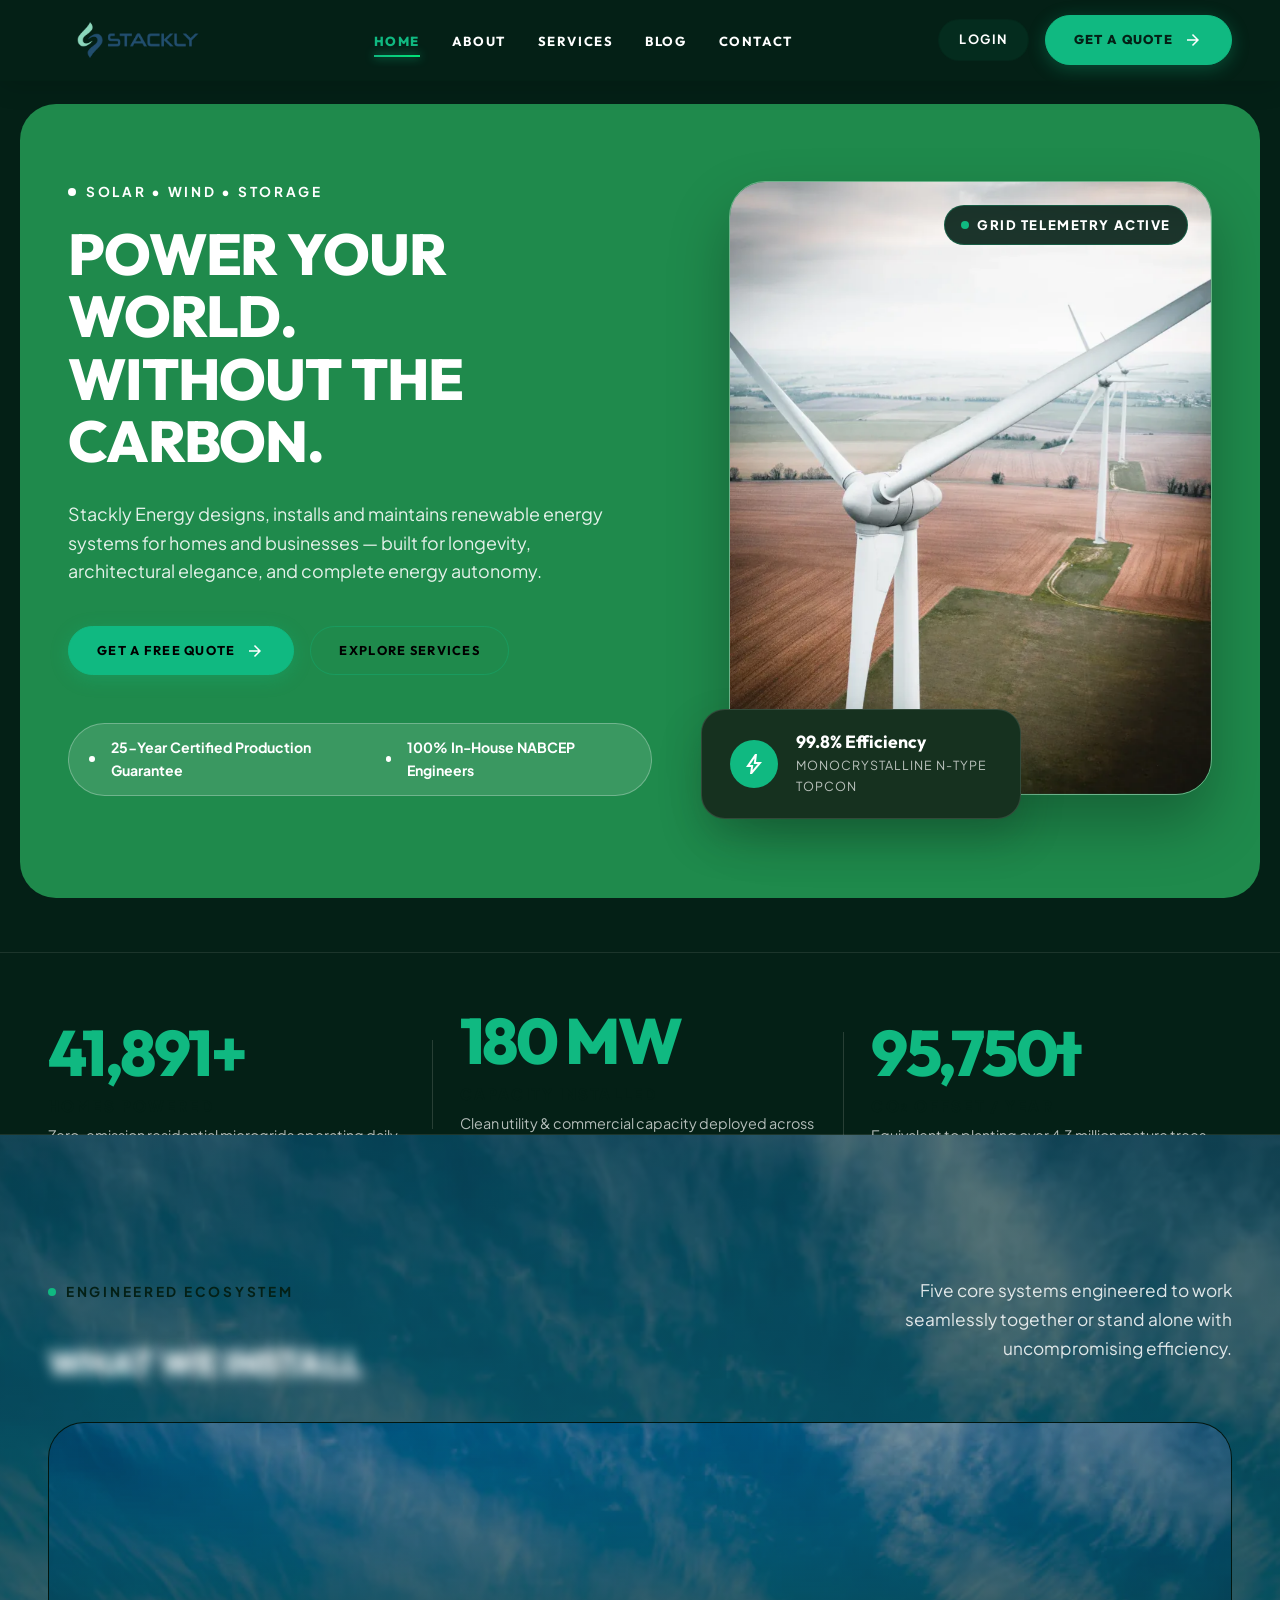
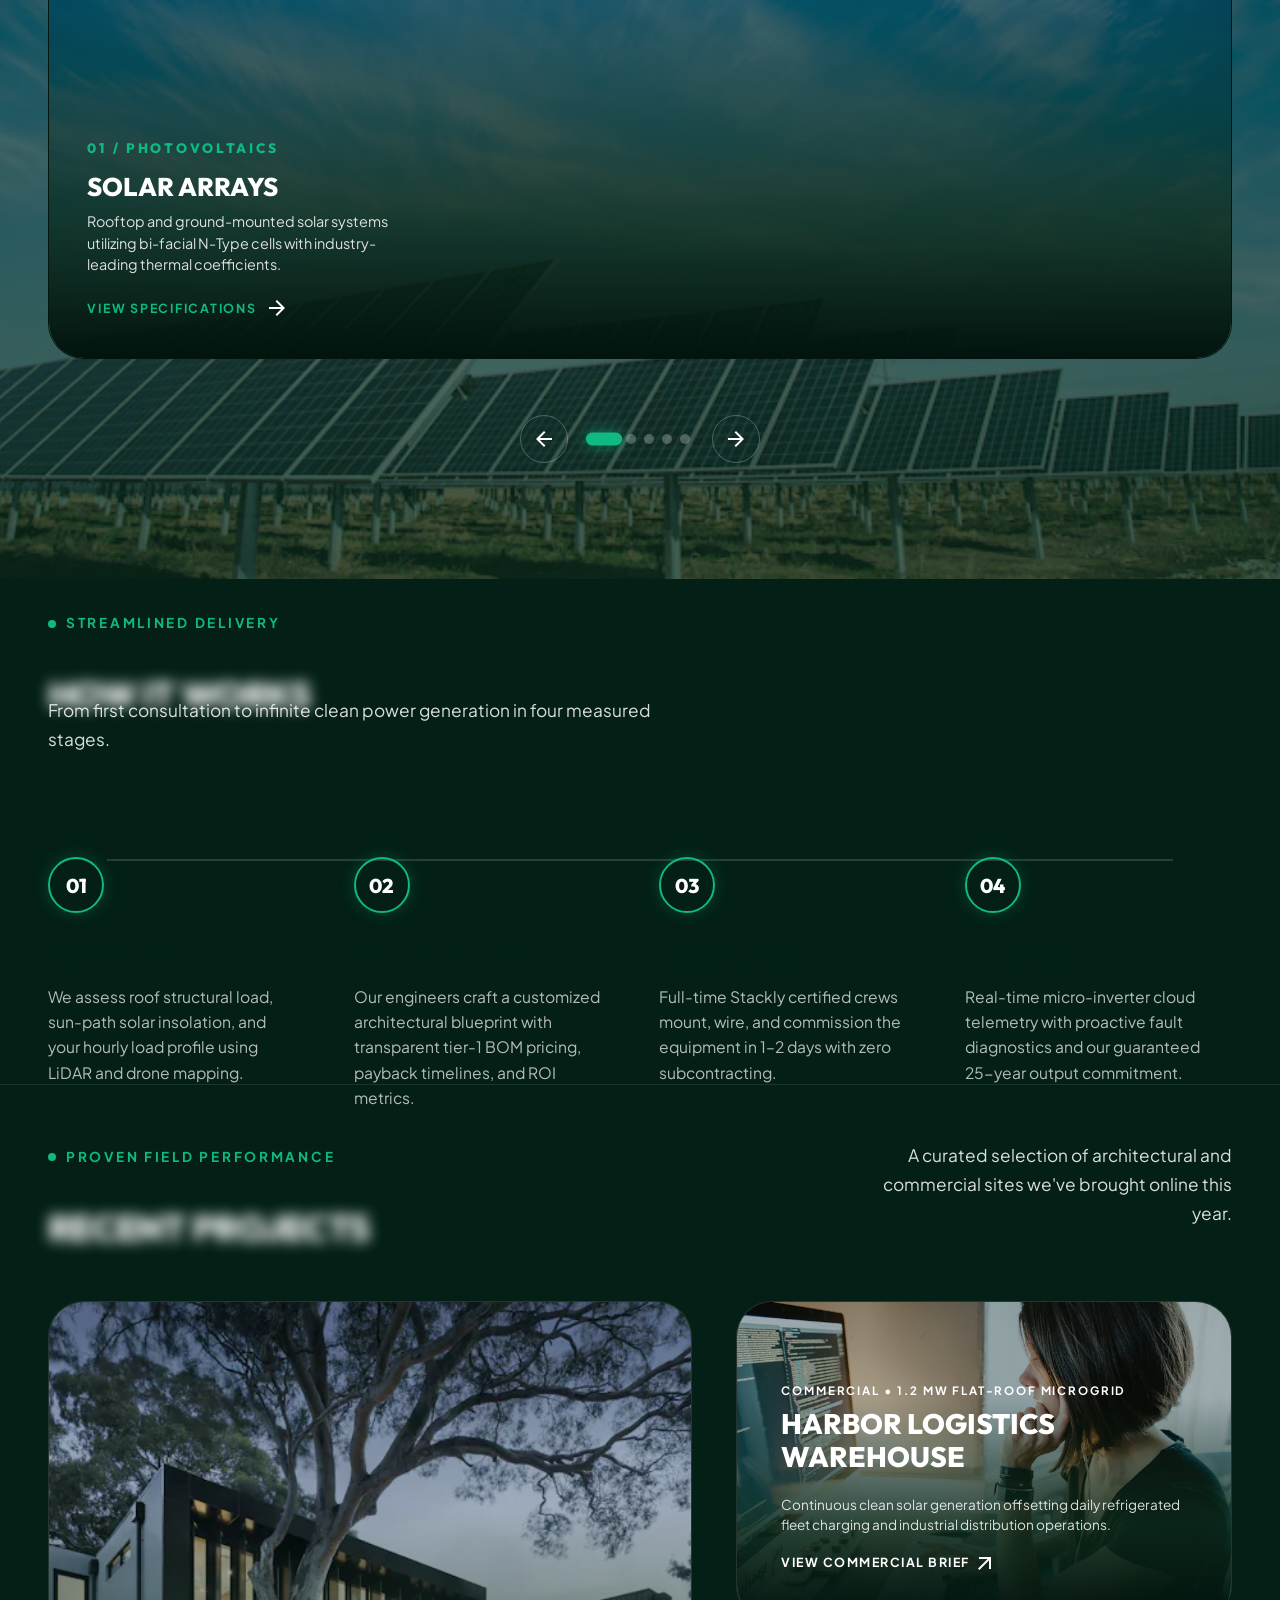
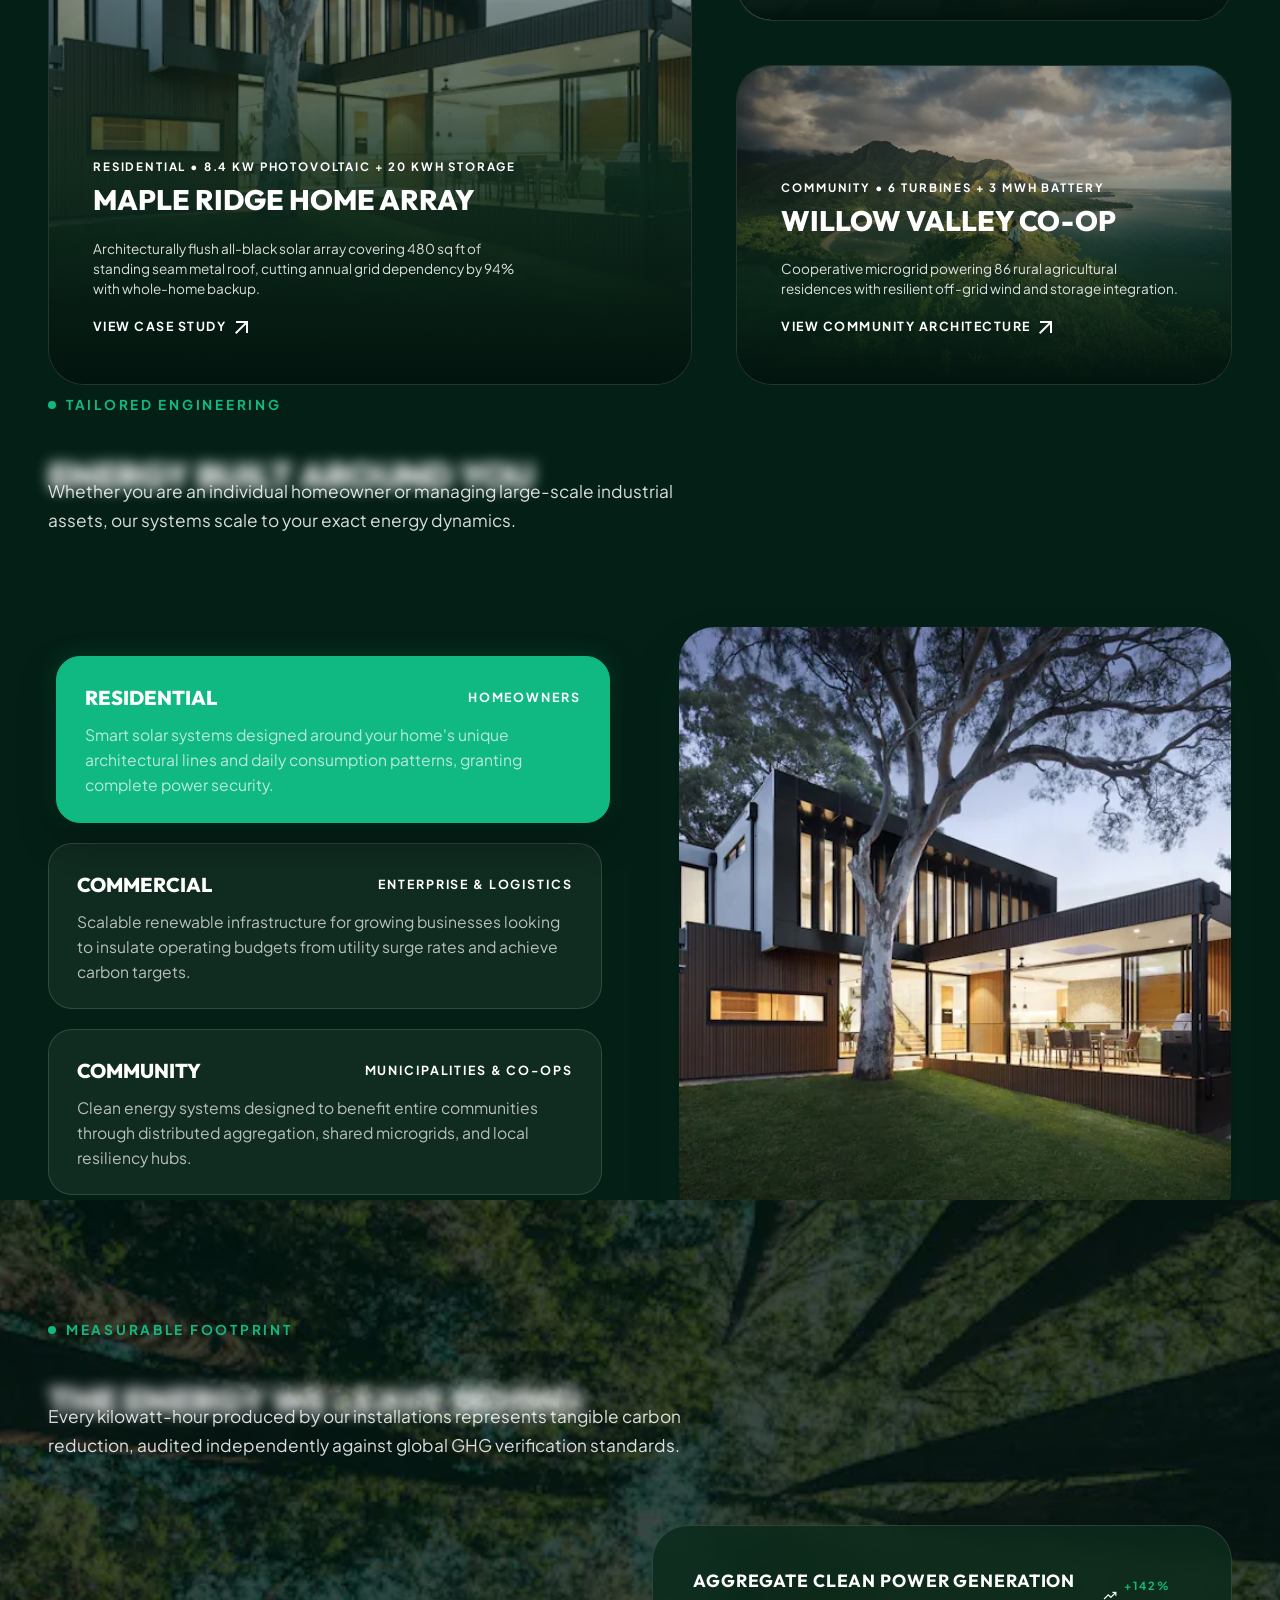
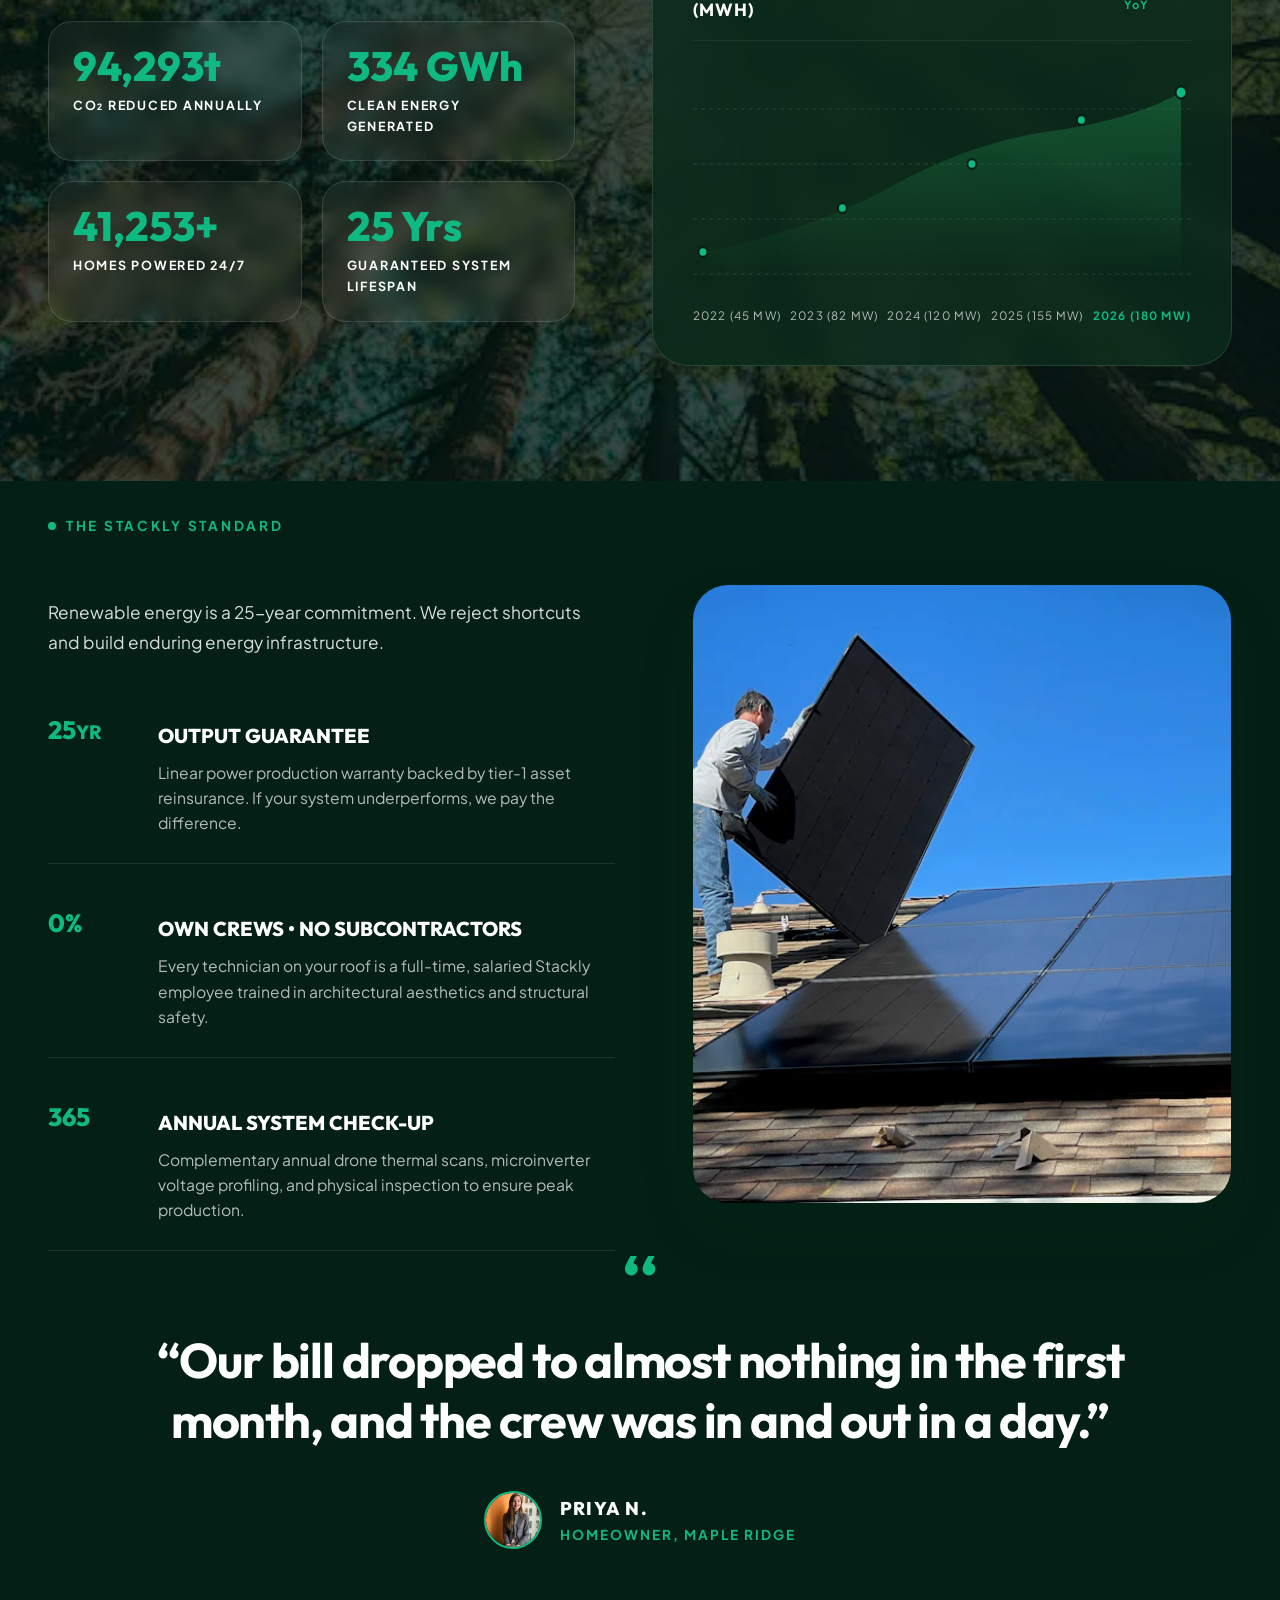
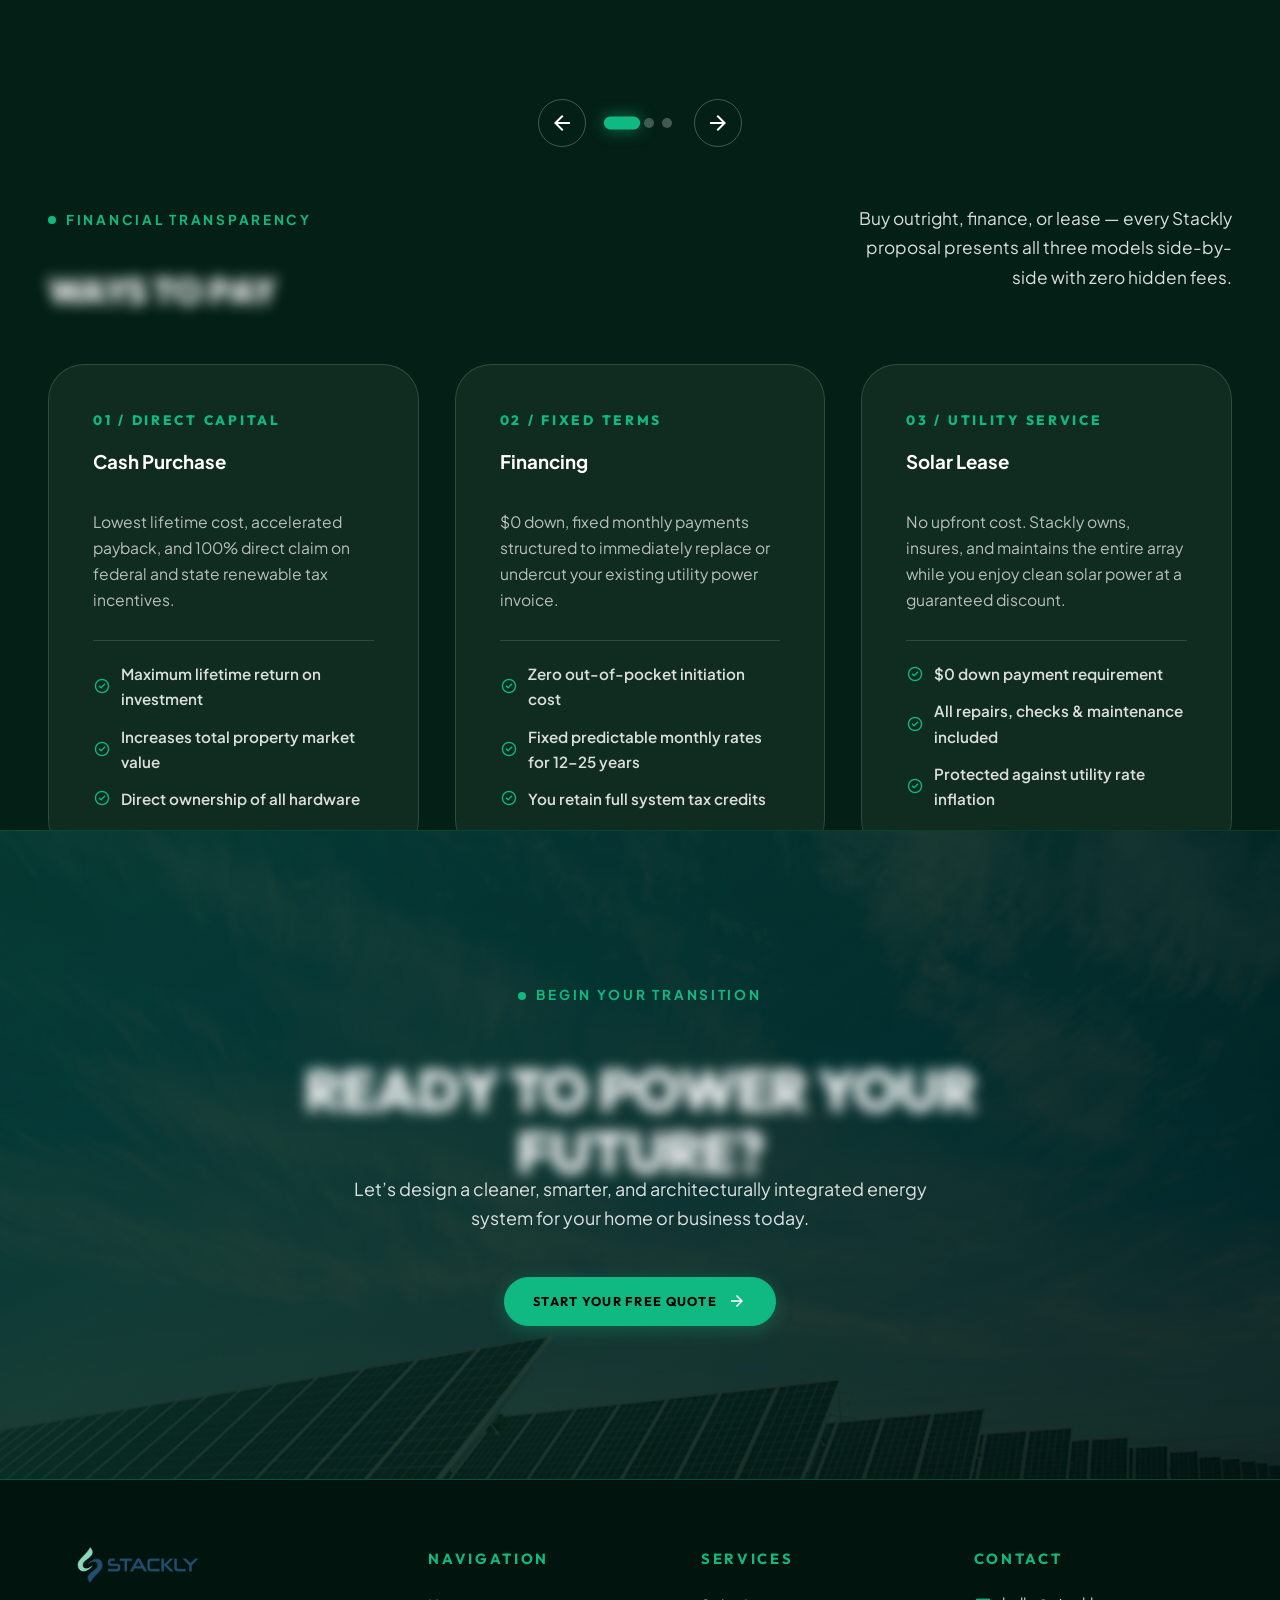
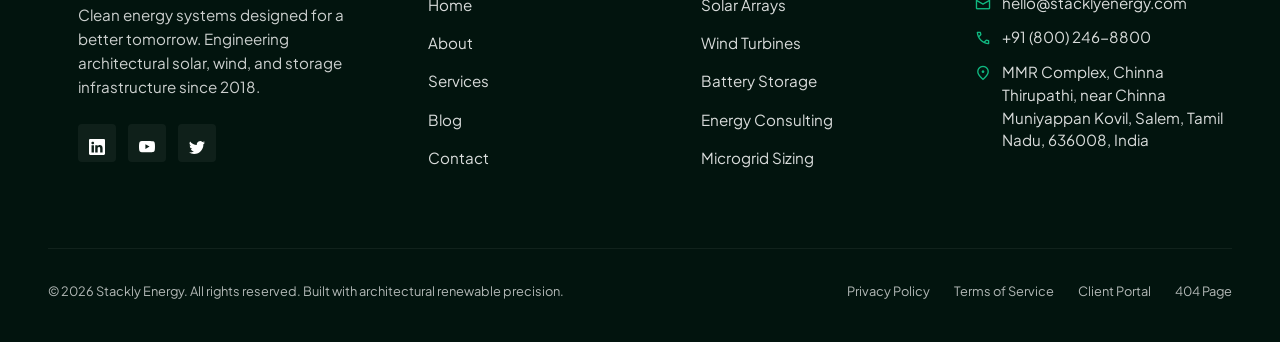
==== commit b5d5d8ae: "adding lot of bugs" ====
--- a/index.html
+++ b/index.html
@@ -36,7 +36,7 @@
         <!-- Right: Actions -->
         <div class="nav-actions">
           <a href="login.html" class="nav-login">Login</a>
-          <a href="contact.html" class="btn btn-primary btn-sm">
+          <a href="./404.html" class="btn btn-primary btn-sm">
             <span>Get a Quote</span>
             <span class="material-symbols-outlined">arrow_forward</span>
           </a>
@@ -937,10 +937,9 @@
           <h4 class="footer-col-title">Navigation</h4>
           <ul class="footer-nav-list">
             <li><a href="index.html" class="footer-link">Home</a></li>
-            <li><a href="about.html" class="footer-link">About Us</a></li>
+            <li><a href="about.html" class="footer-link">About</a></li>
             <li><a href="services.html" class="footer-link">Services</a></li>
-            <li><a href="#projects" class="footer-link">Projects</a></li>
-            <li><a href="blog.html" class="footer-link">Blog & Insights</a></li>
+            <li><a href="blog.html" class="footer-link">Blog</a></li>
             <li><a href="contact.html" class="footer-link">Contact</a></li>
           </ul>
         </div>
--- a/css/style.css
+++ b/css/style.css
@@ -168,6 +168,7 @@
   vertical-align: middle;
   font-feature-settings: 'liga';
   -webkit-font-smoothing: antialiased;
+  color: #fff;
 }
 
 /* ==========================================================================
@@ -181,7 +182,7 @@
   margin-right: auto;
   padding-left: clamp(20px, 4vw, 48px);
   padding-right: clamp(20px, 4vw, 48px);
-  padding-bottom: 20px;
+ 
 }
 
 .section {
@@ -441,7 +442,7 @@
   right: 0;
   width: 100%;
   z-index: 1000;
-  background-color: rgba(4, 32, 22, 0.90);
+  /* background-color: rgba(4, 32, 22, 0.90); */
   backdrop-filter: blur(20px);
   -webkit-backdrop-filter: blur(20px);
   border-bottom: 1px solid rgba(16, 185, 129, 0.22);
@@ -451,7 +452,7 @@
 }
 
 .site-header.scrolled {
-  background-color: rgba(2, 20, 14, 0.97);
+  /* background-color: rgba(2, 20, 14, 0.97); */
   border-bottom-color: rgba(16, 185, 129, 0.45);
   box-shadow: 0 10px 35px rgba(0, 0, 0, 0.65), 0 0 20px rgba(16, 185, 129, 0.12);
 }
@@ -536,7 +537,8 @@
   font-weight: 600;
   letter-spacing: 0.12em;
   text-transform: uppercase;
-  color: rgba(255, 255, 255, 0.78);
+  color: #fff;
+  /* color: rgba(255, 255, 255, 0.78); */
   position: relative;
   padding: 8px 0;
   transition: color var(--trans-fast), transform var(--trans-fast);
@@ -1029,7 +1031,7 @@
   font-size: clamp(1.4rem, 2vw, 1.85rem);
   font-weight: 800;
   text-transform: uppercase;
-  color: var(--bg-primary);
+  color: #fff;
   margin-bottom: 10px;
   line-height: 1.15;
 }
@@ -1377,7 +1379,7 @@
   font-weight: 700;
   letter-spacing: 0.15em;
   text-transform: uppercase;
-  color: var(--color-accent);
+  color: #fff;
 }
 
 .solution-tab-item .tab-desc {
@@ -1466,7 +1468,7 @@
   font-weight: 700;
   letter-spacing: 0.14em;
   text-transform: uppercase;
-  color: var(--bg-primary);
+  color: #fff;
 }
 
 /* Clean Telemetry SVG Chart Container */
@@ -1877,6 +1879,8 @@
   line-height: 1.6;
   max-width: 320px;
   margin-bottom: 24px;
+  padding-top: 20px;
+  padding-left: 30px;
 }
 
 .footer-col-title {
@@ -2657,7 +2661,7 @@
 }
 
 .page-home .display-2 {
-  color: var(--bg-primary);
+  color:#fff;
 }
 
 .page-home .lead-text {
@@ -2719,7 +2723,7 @@
 }
 
 .page-home .choose-reason-body h4 {
-  color: var(--bg-primary);
+  color: #fff;
 }
 
 .page-home .choose-reason-body p {
@@ -2856,6 +2860,7 @@
 .footer-socials {
     display: flex;
     gap: 0.75rem;
+    padding-left: 30px;
 }
 
 .footer-social-link {
@@ -4927,7 +4932,7 @@
   gap: 32px;
   margin-bottom: 40px;
 }
-.blog-section-head p { max-width: 340px; text-align: right; font-size: 0.8rem; }
+.blog-section-head p { max-width: 340px; text-align: right; font-size: 0.8rem; padding-right:10px; color: #fff; }
 
 /* ---------- Buttons ---------- */
 .blog-btn {
@@ -5230,7 +5235,7 @@
   .blog-hero, .blog-featured, .blog-split, .blog-newsletter { grid-template-columns: 1fr; gap: 32px; }
   .blog-hero-img, .blog-featured-img, .blog-split-img { order: -1; }
   .blog-section-head { flex-direction: column; align-items: flex-start; gap: 14px; }
-  .blog-section-head p { text-align: left; }
+  .blog-section-head p { text-align: left; color: #fff; }
   .blog-author-grid { grid-template-columns: 1fr; max-width: 480px; }
   .blog-guide-grid { grid-template-columns: 1fr; max-width: 480px; }
   .blog-hero-text p, .blog-featured-text p, .blog-split-text p { font-size: 0.85rem; }
@@ -5489,8 +5494,8 @@
 .login-sun{position:absolute;top:-60px;right:-60px;width:240px;height:240px;border-radius:50%;background:radial-gradient(circle at 30% 30%,#ebd98e 0%,#f2c454 45%,#e8a03c 100%)}
 .login-promo-inner{position:relative;padding:54px 56px 40px;display:flex;flex-direction:column;align-items:flex-start;max-width:500px}
 .login-promo-logo{height:28px;width:auto;margin-bottom:0}
-.login-promo-title{font-family:'Archivo Black',sans-serif;font-weight:400;text-transform:uppercase;letter-spacing:-.04em;line-height:1.02;font-size:clamp(28px,2.9vw,34px);max-width:230px;margin-top:0}
-.login-promo-text{font-size:13px;line-height:1.6;margin:22px 0 20px;max-width:200px;color:#e6ecd9}
+.login-promo-title{font-family:'Archivo Black',sans-serif;font-weight:400;text-transform:uppercase;letter-spacing:-.04em;line-height:1.02;font-size:clamp(28px,2.9vw,34px);margin-top:0}
+.login-promo-text{font-size:13px;line-height:1.6;margin:22px 0 20px;color:#e6ecd9}
 .login-promo-img{width:421px;max-width:100%;aspect-ratio:421/150;object-fit:cover;border-radius:18px}
 .login-points{list-style:none;margin-top:18px;display:flex;flex-direction:column;gap:10px;font-size:12px}
 .login-points li::before{content:"✓ "}
@@ -6824,7 +6829,7 @@
   right: 0 !important;
   width: 100% !important;
   z-index: 1000 !important;
-  background-color: rgba(246, 243, 231, 0.95) !important; /* Architectural Cream Glassmorphism */
+   /* Architectural Cream Glassmorphism */
   backdrop-filter: blur(24px) !important;
   -webkit-backdrop-filter: blur(24px) !important;
   border-bottom: 1px solid rgba(4, 32, 22, 0.12) !important;
@@ -6835,7 +6840,7 @@
 }
 
 .site-header.scrolled {
-  background-color: rgba(240, 236, 222, 0.98) !important;
+  background-color: #000 !important;
   border-bottom-color: rgba(4, 32, 22, 0.2) !important;
   box-shadow: 0 10px 35px rgba(0, 0, 0, 0.22) !important;
 }
@@ -6896,7 +6901,7 @@
   font-weight: 700 !important;
   letter-spacing: 0.12em !important;
   text-transform: uppercase !important;
-  color: #042016 !important; /* Crisp Deep Dark Green on Cream */
+  color: #fff !important; /* Crisp Deep Dark Green on Cream */
   transition: color var(--trans-fast), transform var(--trans-fast) !important;
 }
 
@@ -6916,9 +6921,9 @@
 
 /* Login pill button on cream navbar */
 .site-header .nav-login {
-  color: #042016 !important;
+  color: #fff !important;
   border: 1.5px solid rgba(4, 32, 22, 0.3) !important;
-  background: rgba(255, 255, 255, 0.55) !important;
+  /* background: rgba(255, 255, 255, 0.55) !important; */
   font-weight: 700 !important;
   transition: all var(--trans-fast) !important;
 }
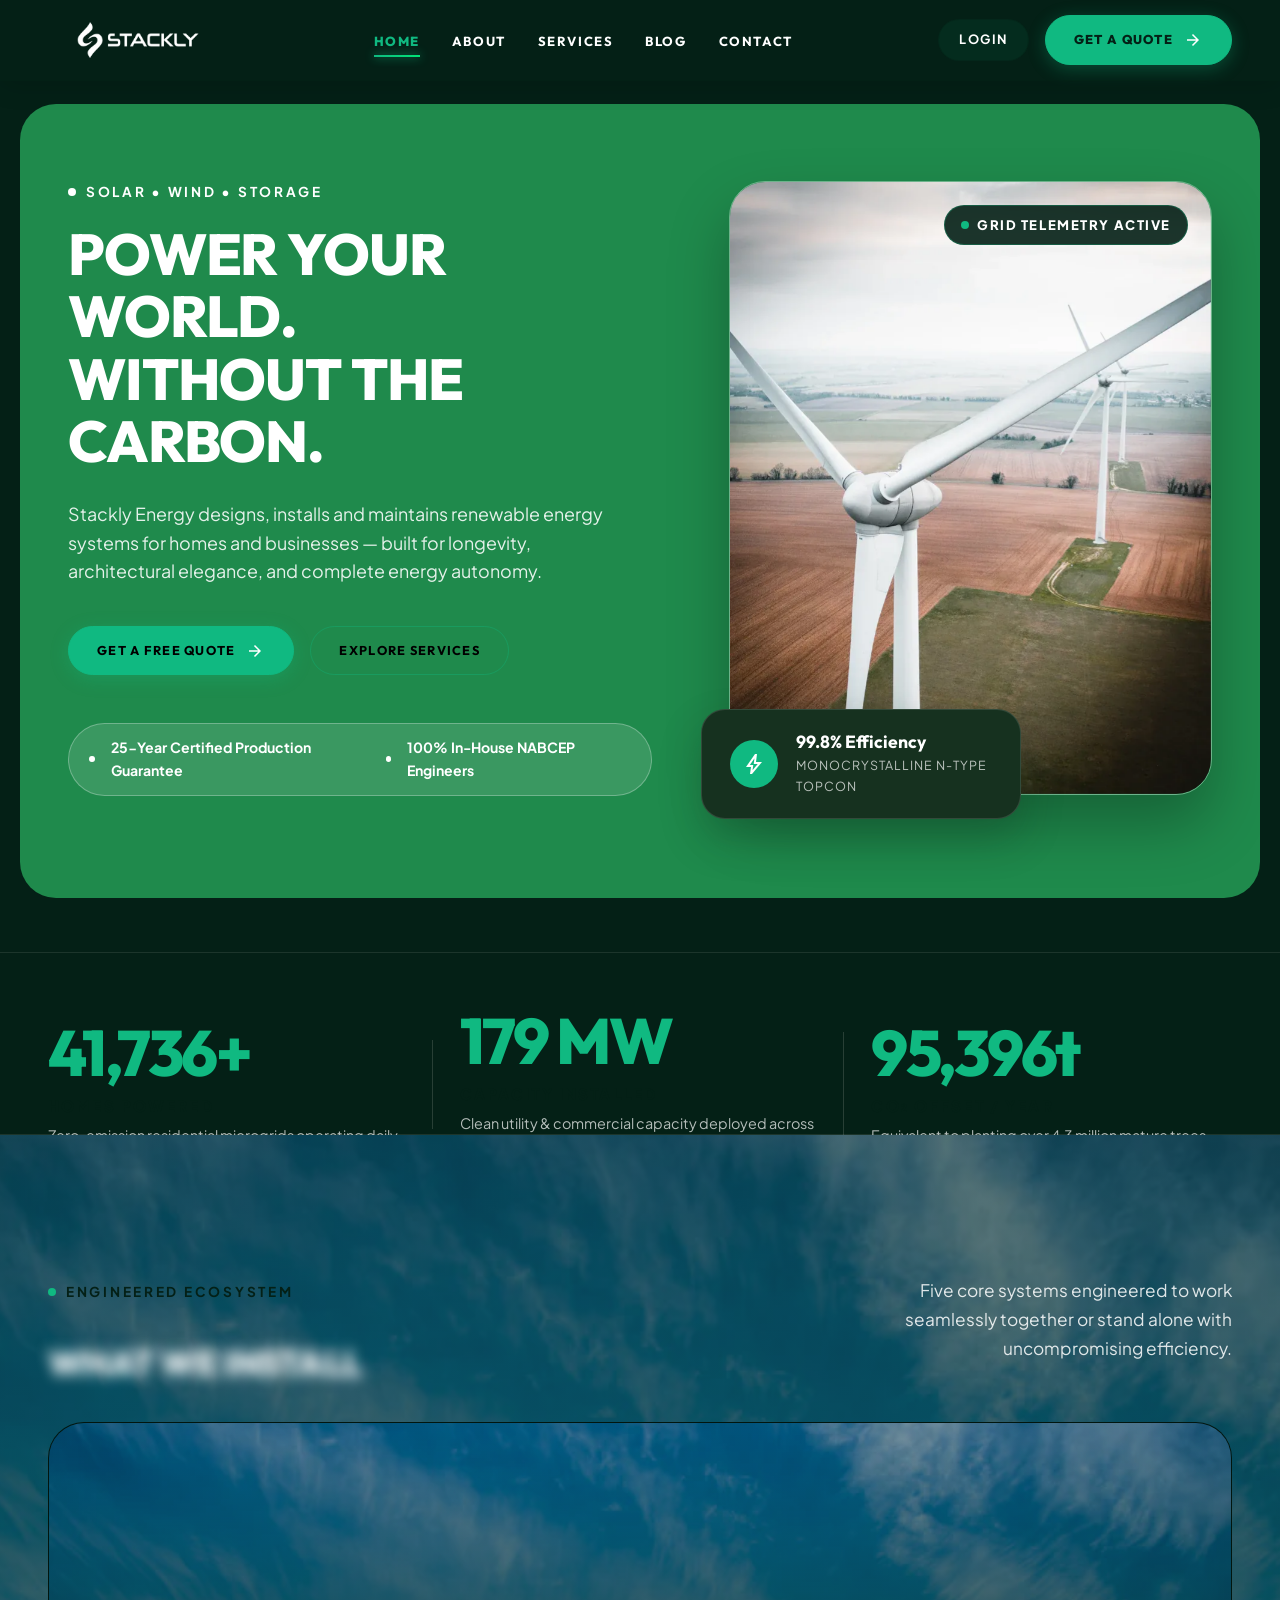
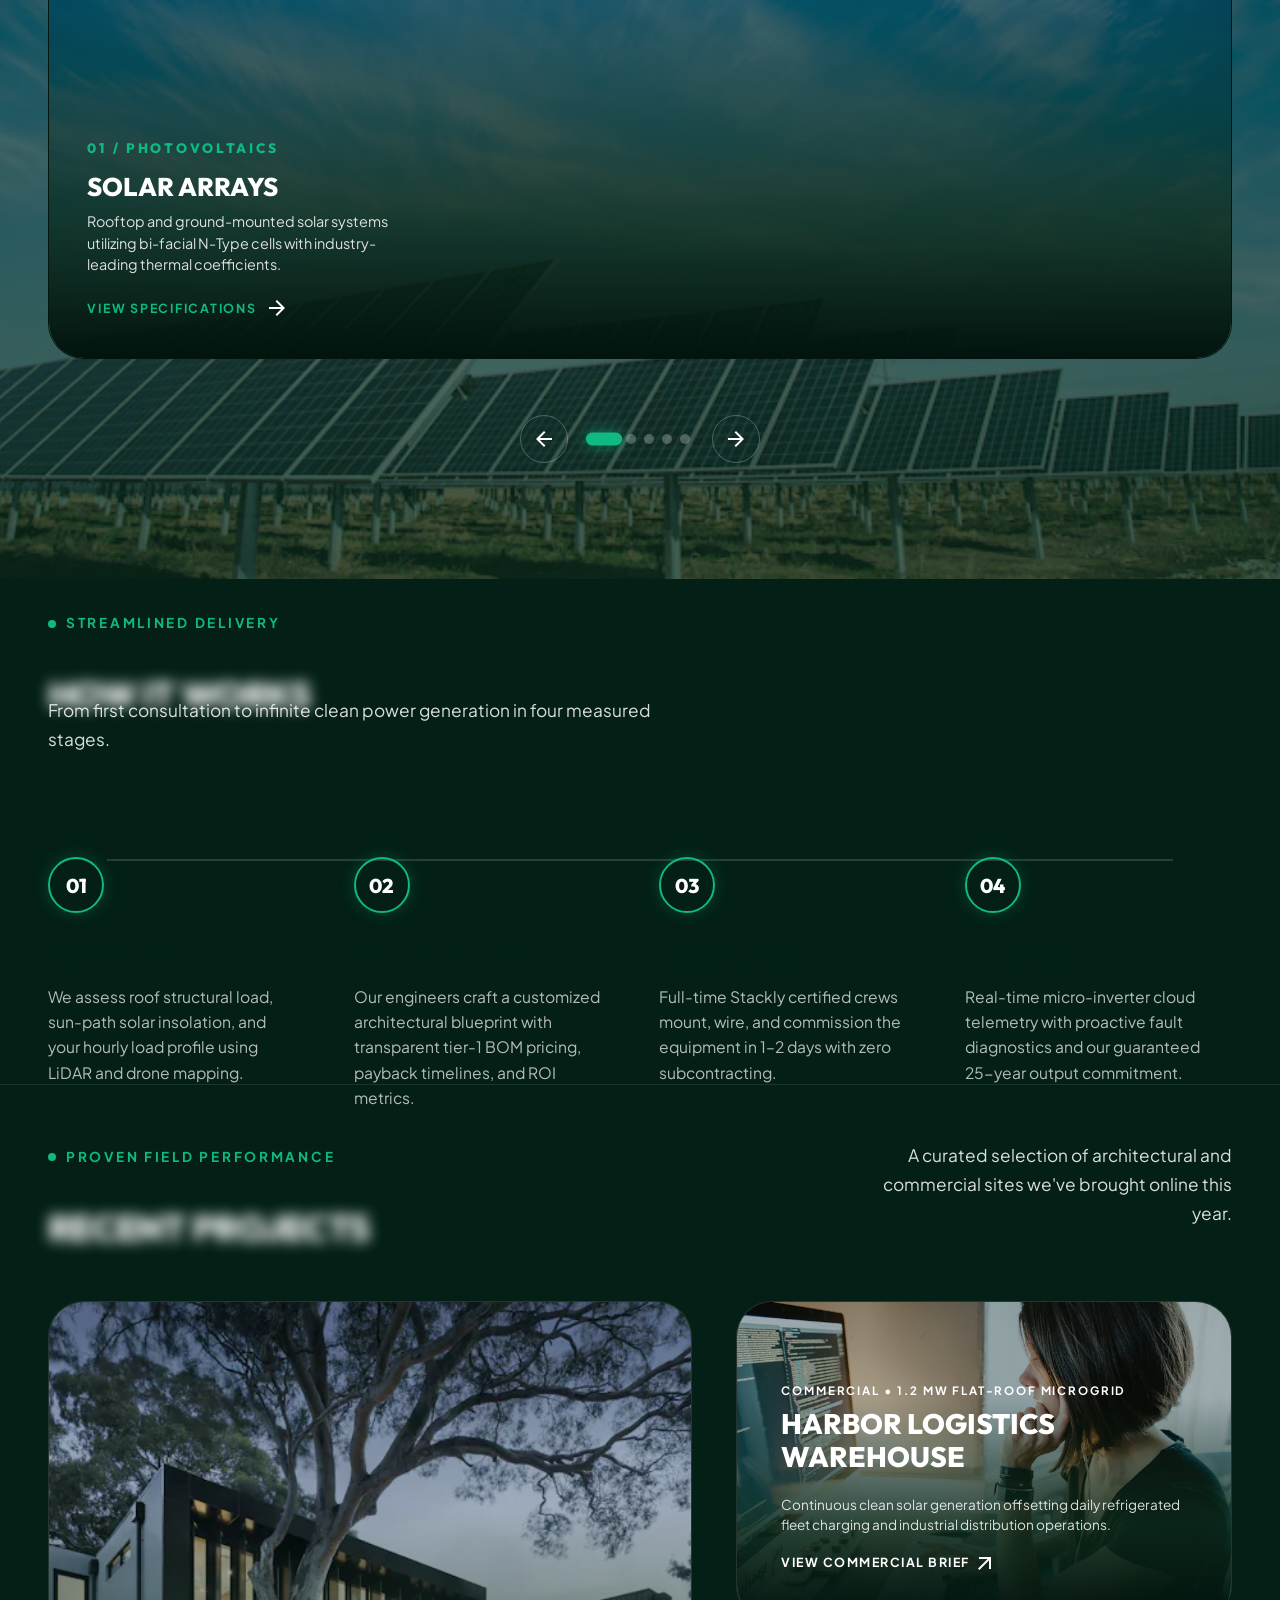
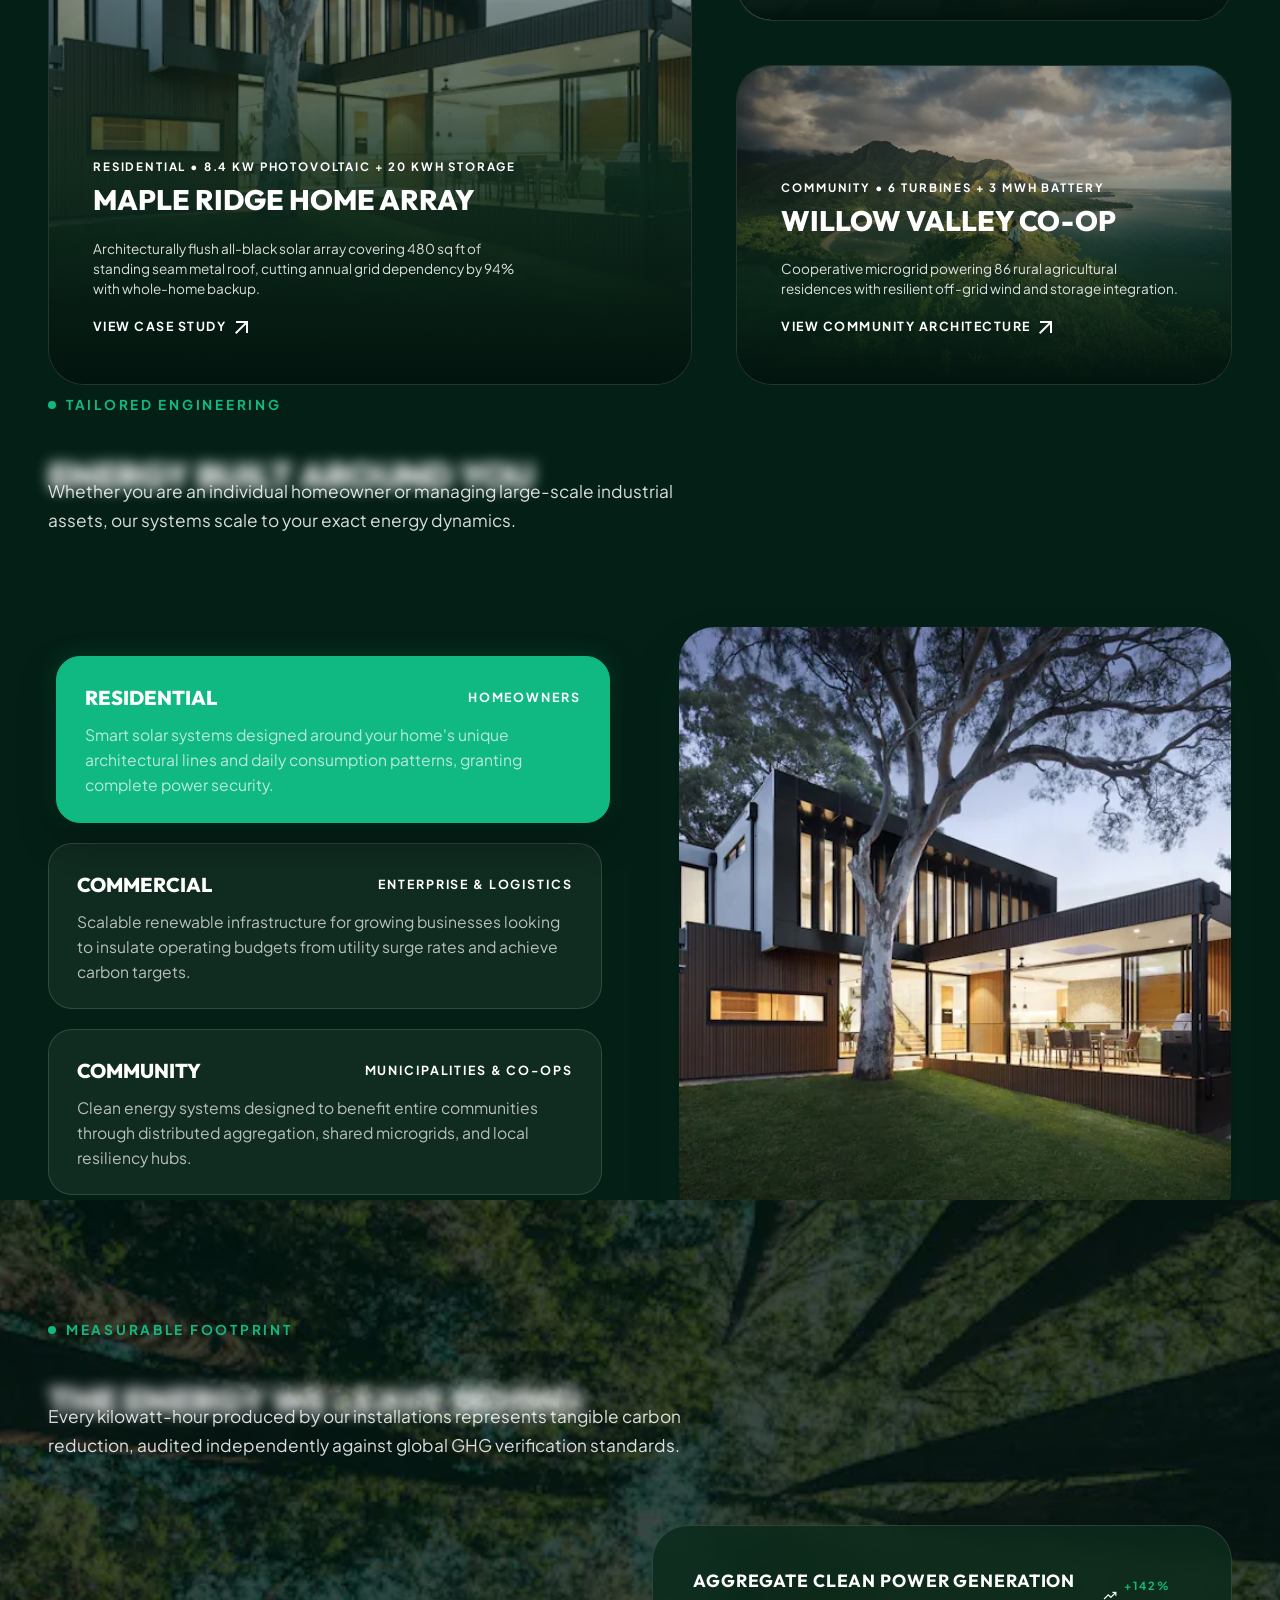
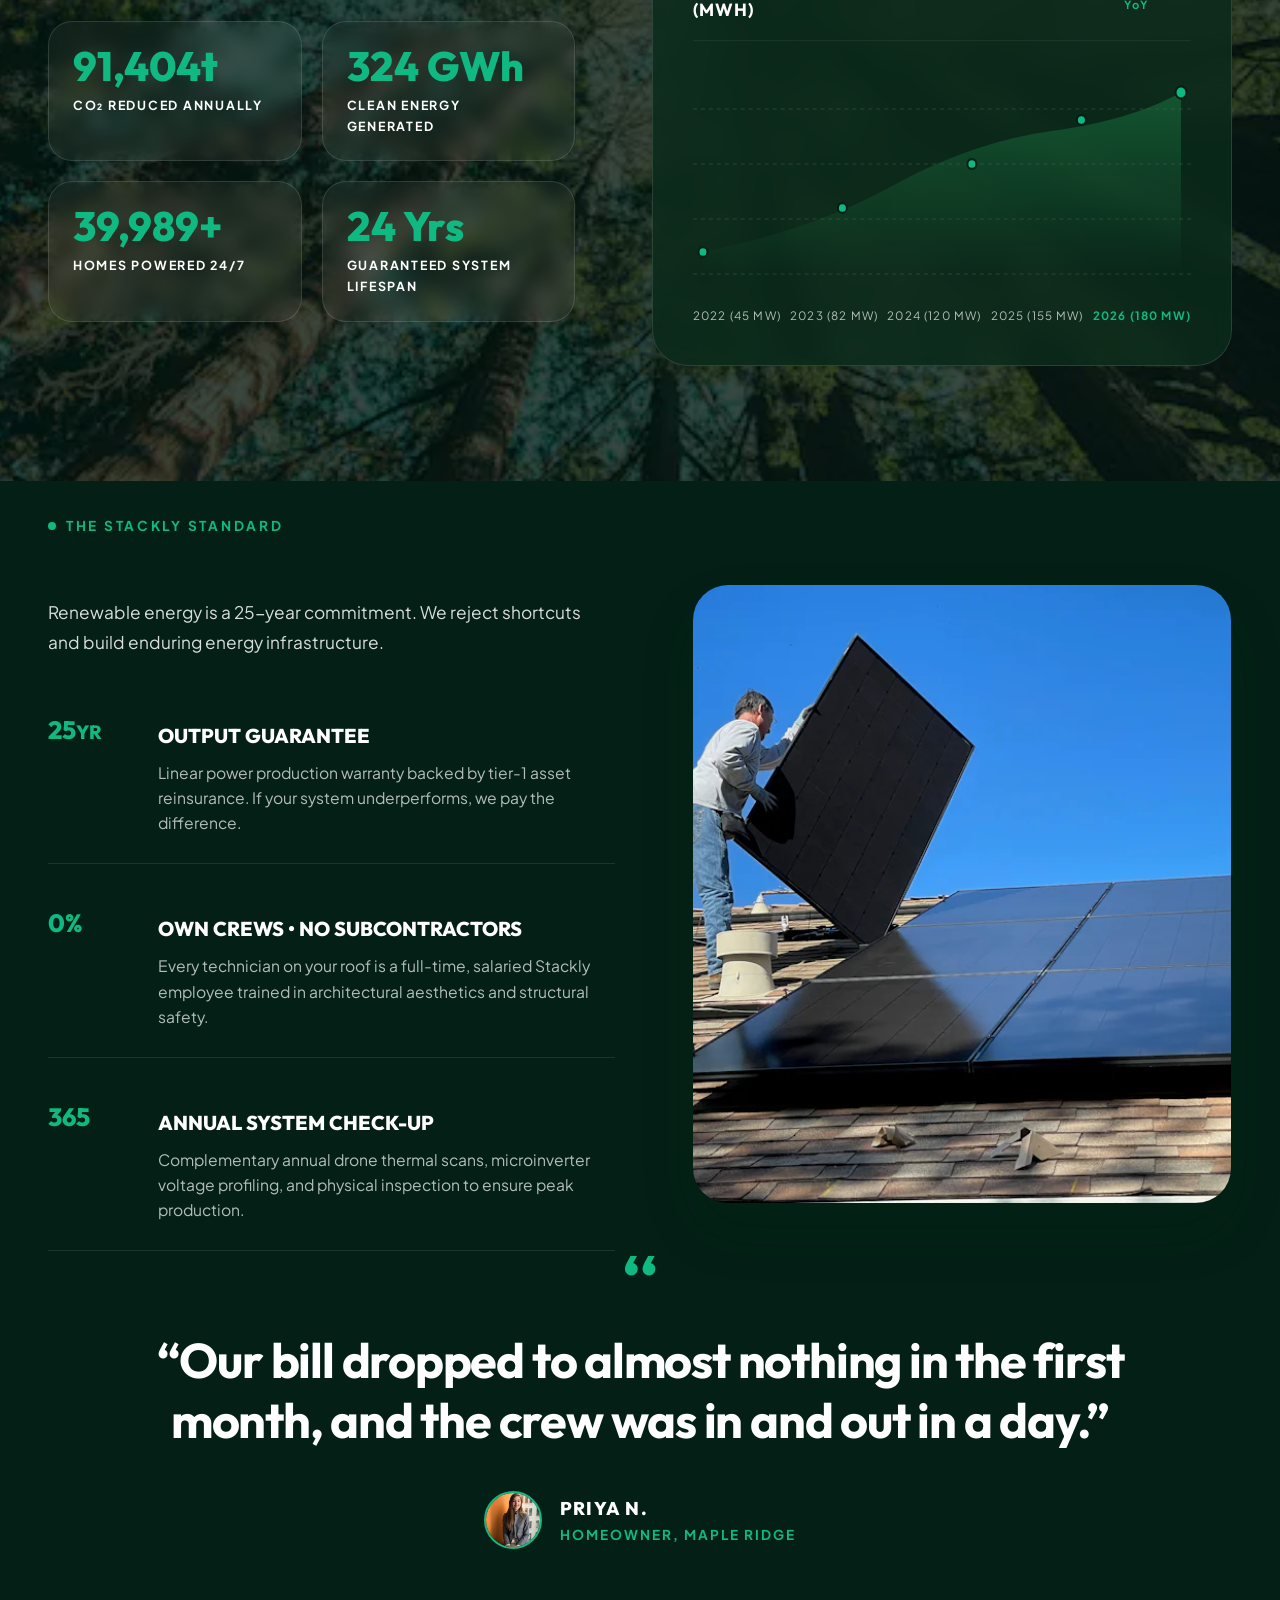
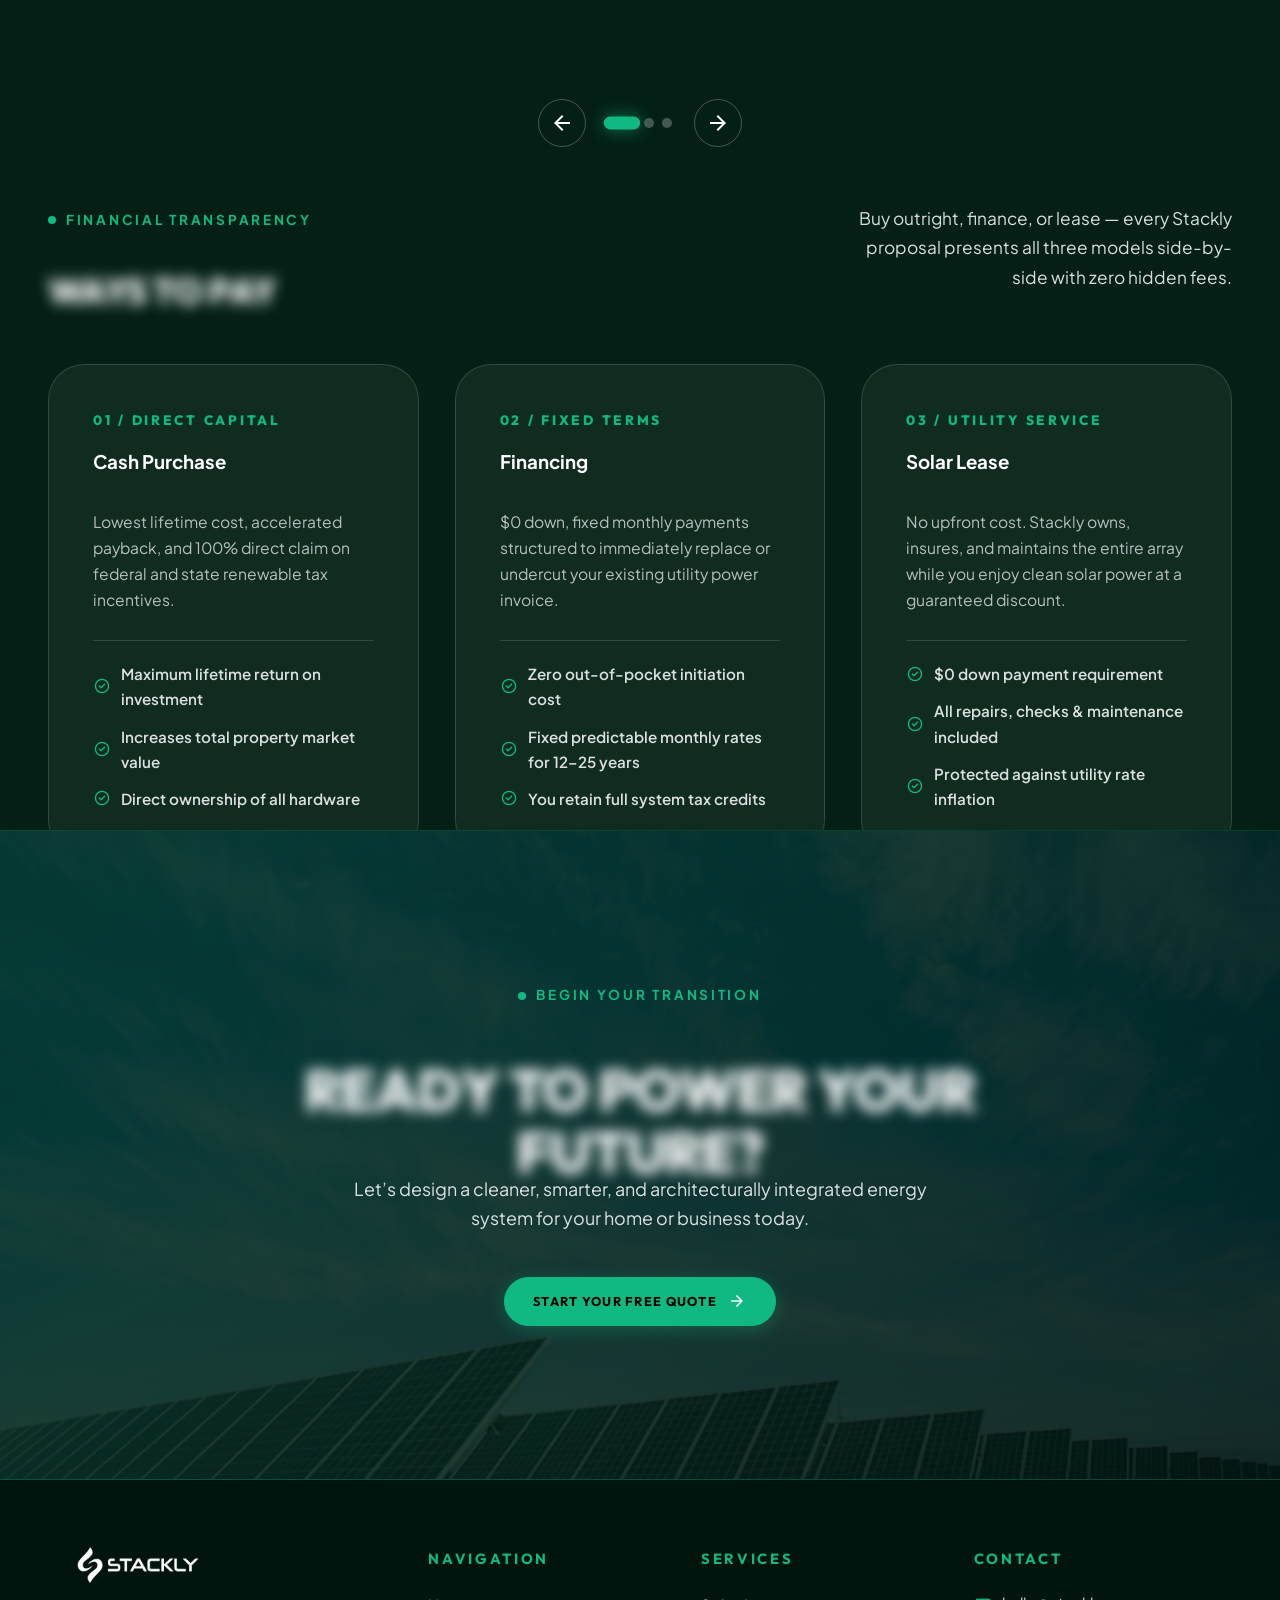
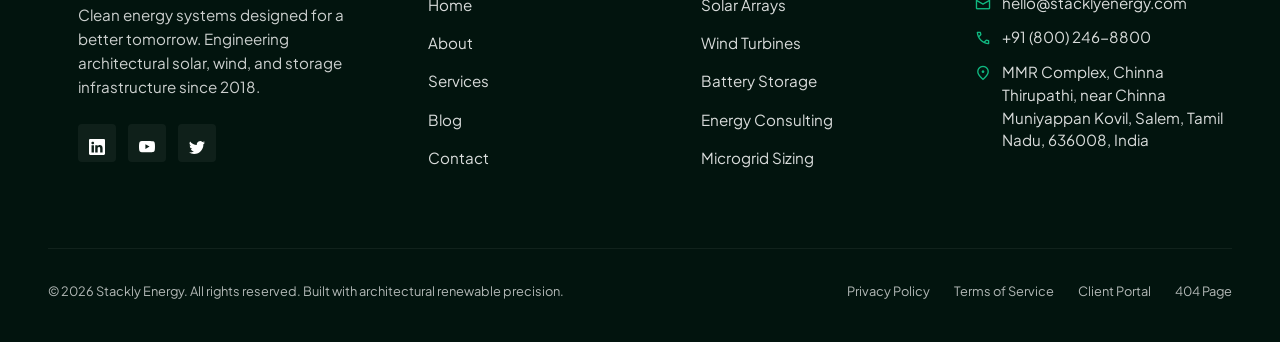
==== commit ae0faa91: "bugs finding out" ====
--- a/index.html
+++ b/index.html
@@ -978,8 +978,8 @@
       <div class="footer-bottom">
         <div>© 2026 Stackly Energy. All rights reserved. Built with architectural renewable precision.</div>
         <div class="footer-bottom-links">
-          <a href="#">Privacy Policy</a>
-          <a href="#">Terms of Service</a>
+          <a href="./404.html">Privacy Policy</a>
+          <a href="./404.html">Terms of Service</a>
           <a href="login.html">Client Portal</a>
           <a href="404.html">404 Page</a>
         </div>
--- a/css/style.css
+++ b/css/style.css
@@ -480,6 +480,27 @@
   letter-spacing: 0.05em;
   color: var(--color-white);
   transition: transform var(--trans-fast), opacity var(--trans-fast);
+}
+
+
+
+.map-section { width: 100%; position: relative; background: #e8e6df; }
+.map-address {
+  width: 100%; min-height: 31px; display: flex; align-items: center; justify-content: center;
+  padding: 7px 20px; background: #29292e; color: #eee; font-family: var(--sans);
+  font-size: 11px; line-height: 1.3; text-align: center; border-radius: 0 0 6px 6px; position: relative; z-index: 2;
+}
+.map-container { width: 100%; height: 390px; overflow: hidden; background: #e8e6df; }
+.map-container iframe { width: 100%; height: 100%; display: block; border: 0; }
+.map-address {
+  transition: background 0.3s ease, color 0.3s ease;
+}
+.map-section:hover .map-address {
+  background: #1e1e22;
+  color: var(--gold-light);
+}
+.logo-dark {
+  filter:brightness(0) invert(1);
 }
 
 .logo:hover {
@@ -4824,6 +4845,7 @@
   .services-page { padding: 16px 14px 28px; gap: 14px; --services-radius: 22px; }
   .services-header { padding: 10px 12px 10px 18px; }
   .services-logo img { height: 28px; }
+  .services-zones { grid-template-columns: repeat(1, 1fr);}
   .services-hero, .services-card-section, .services-case, .services-faq, .services-where,
   .services-footer, .services-sizing, .services-process, .services-backed, .services-cta { padding: 28px 20px; }
   .services-hero-img img { aspect-ratio: 1.3 / 1; }
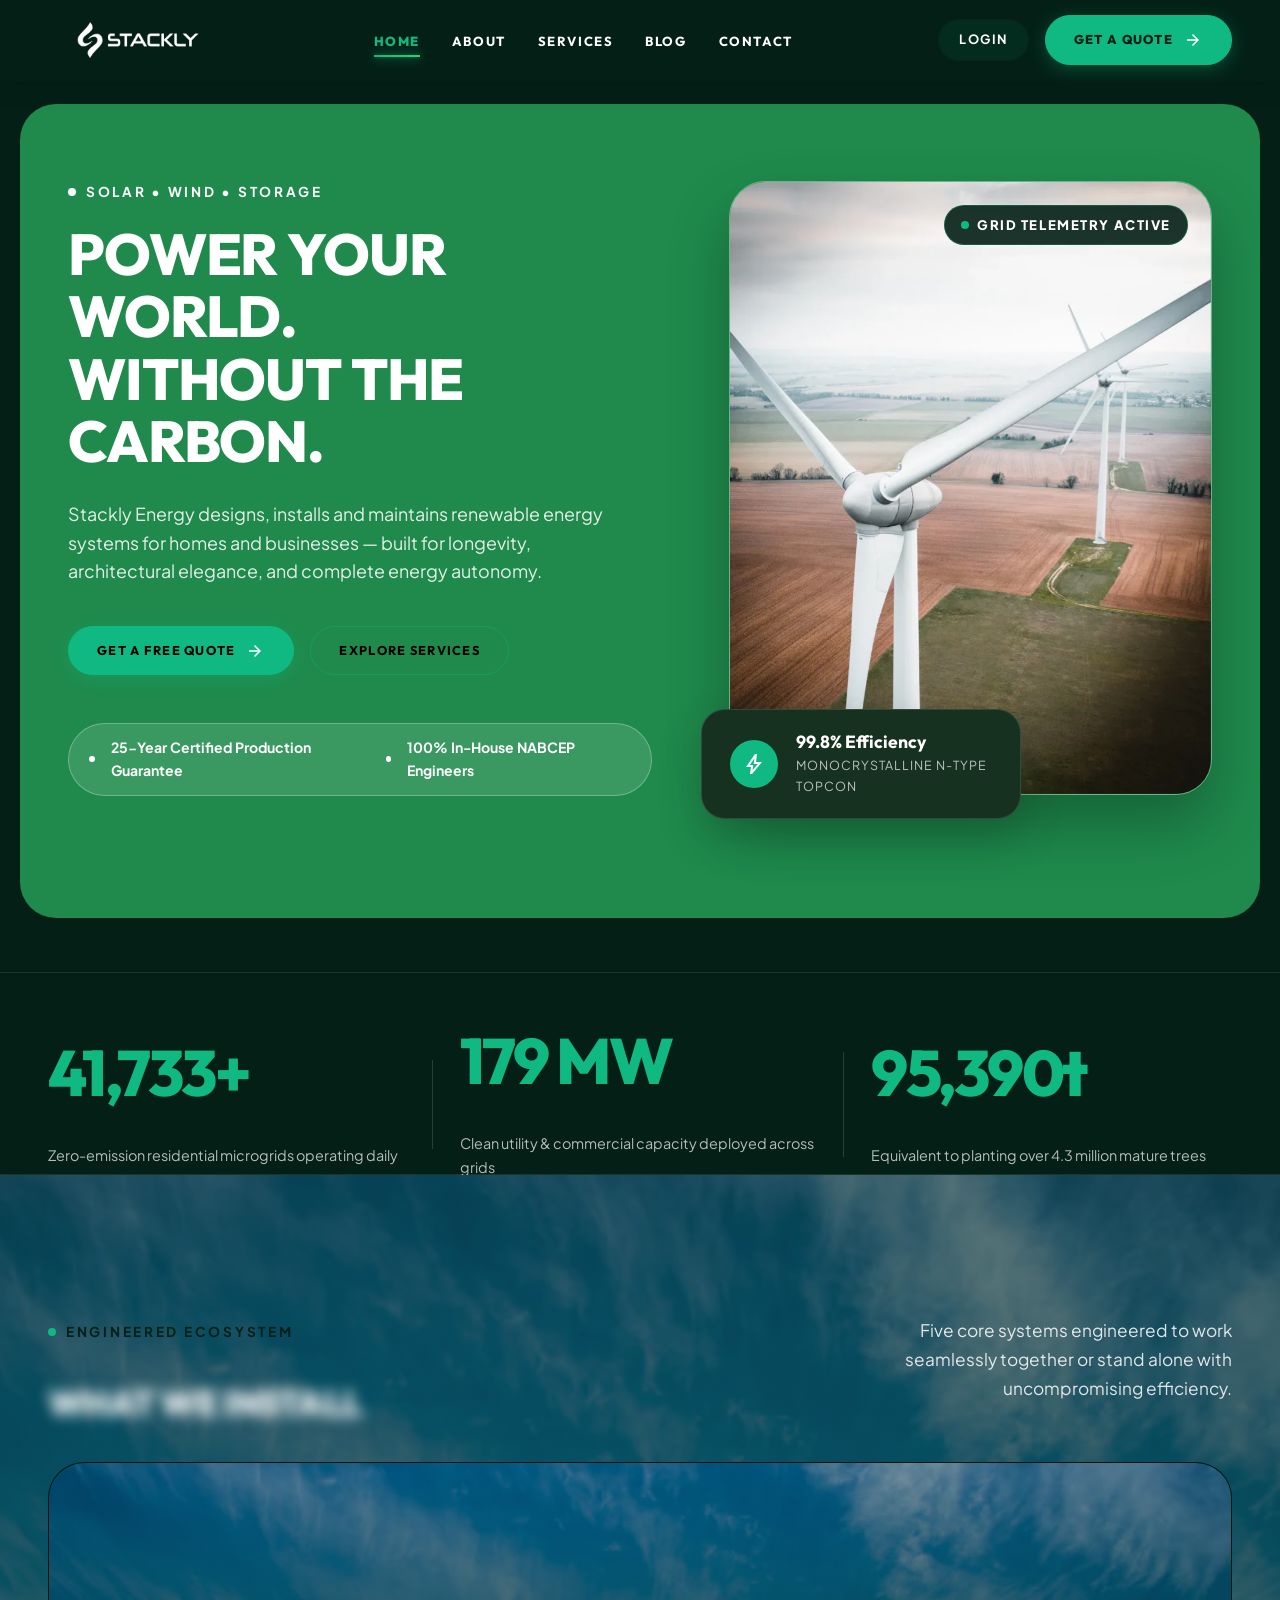
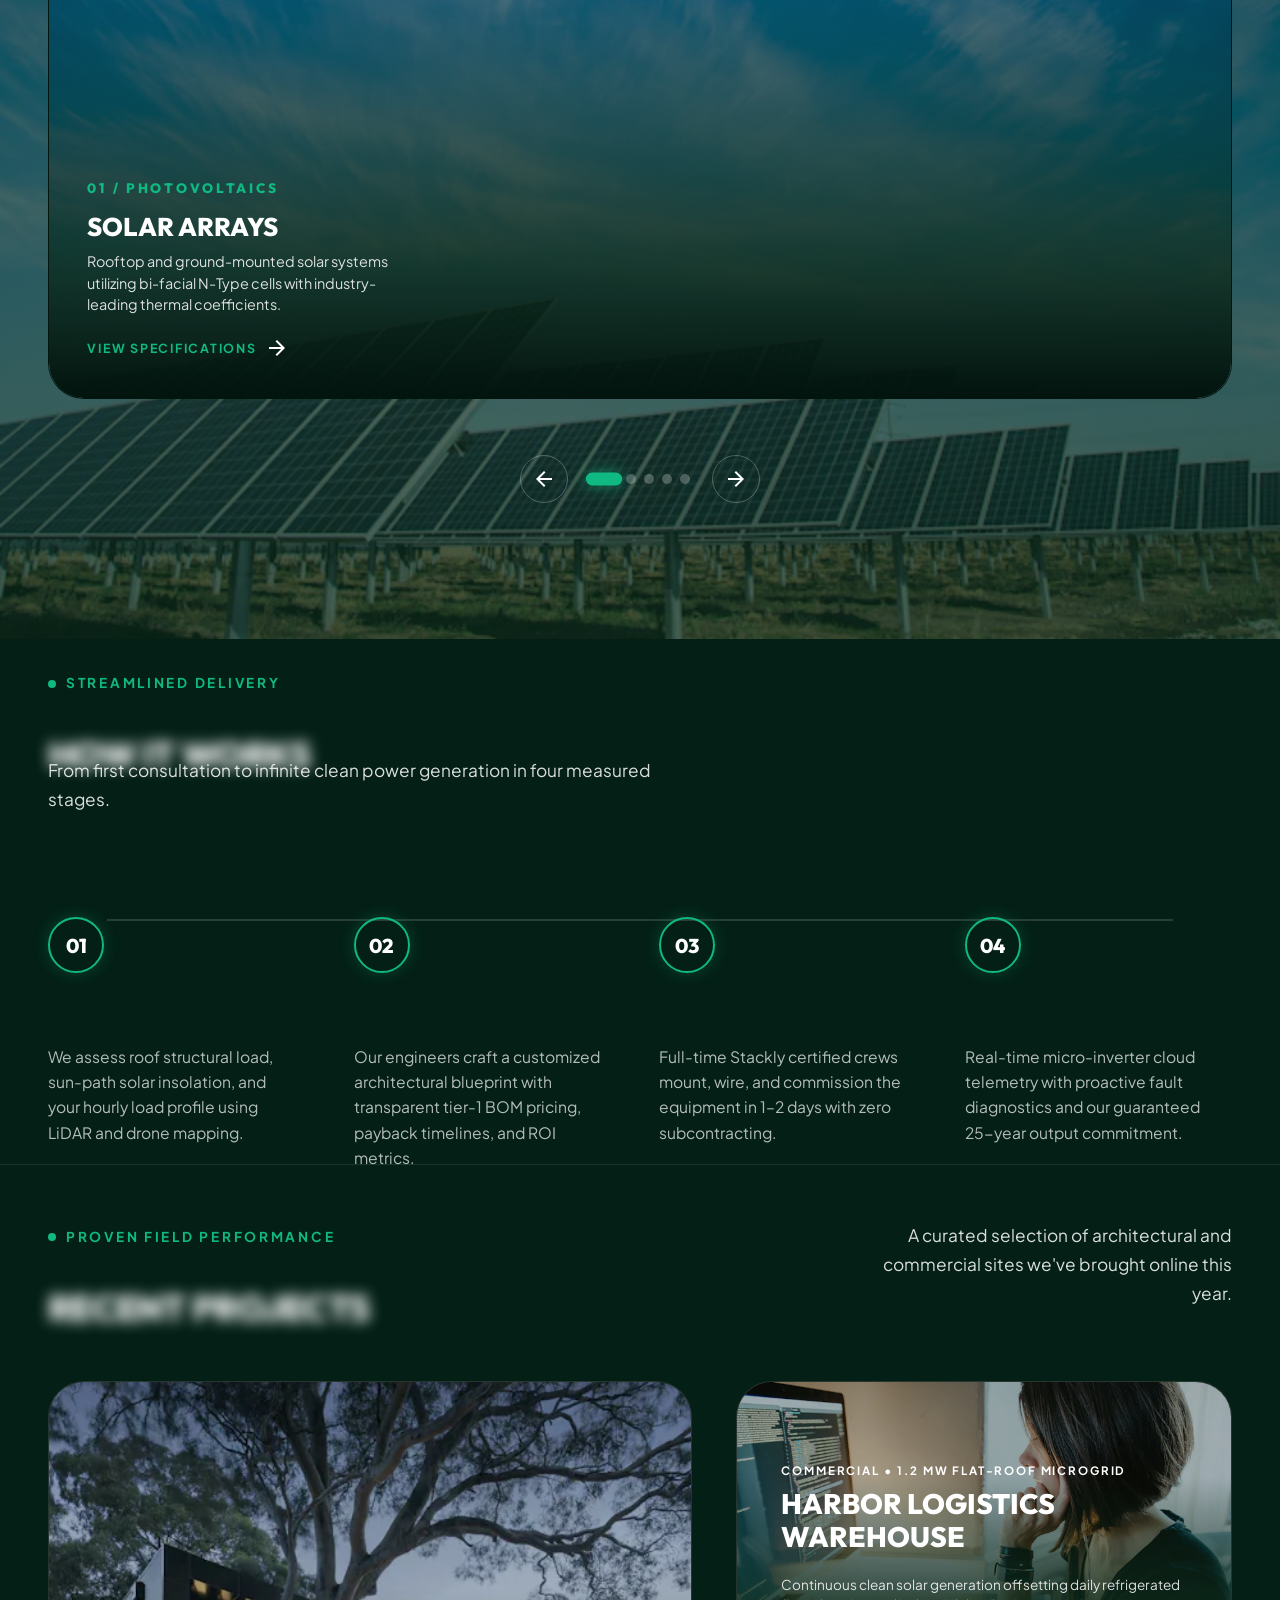
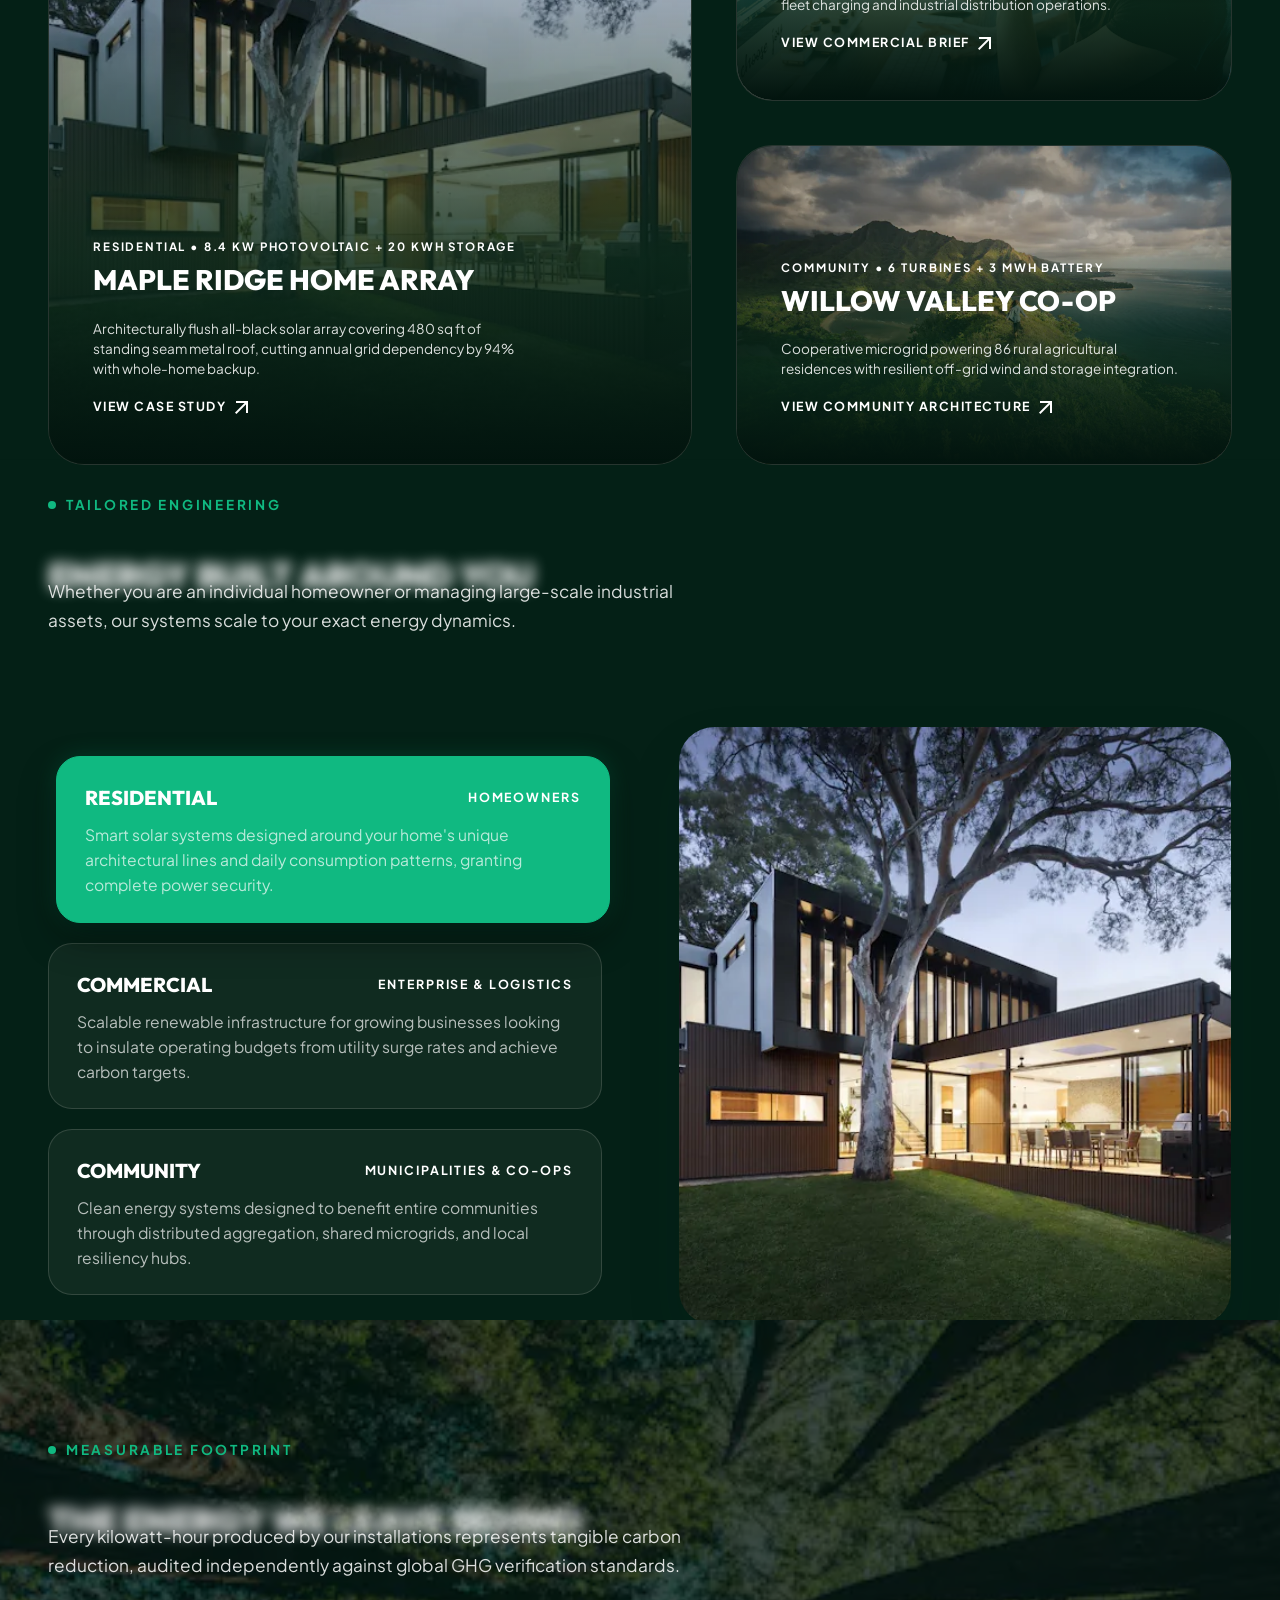
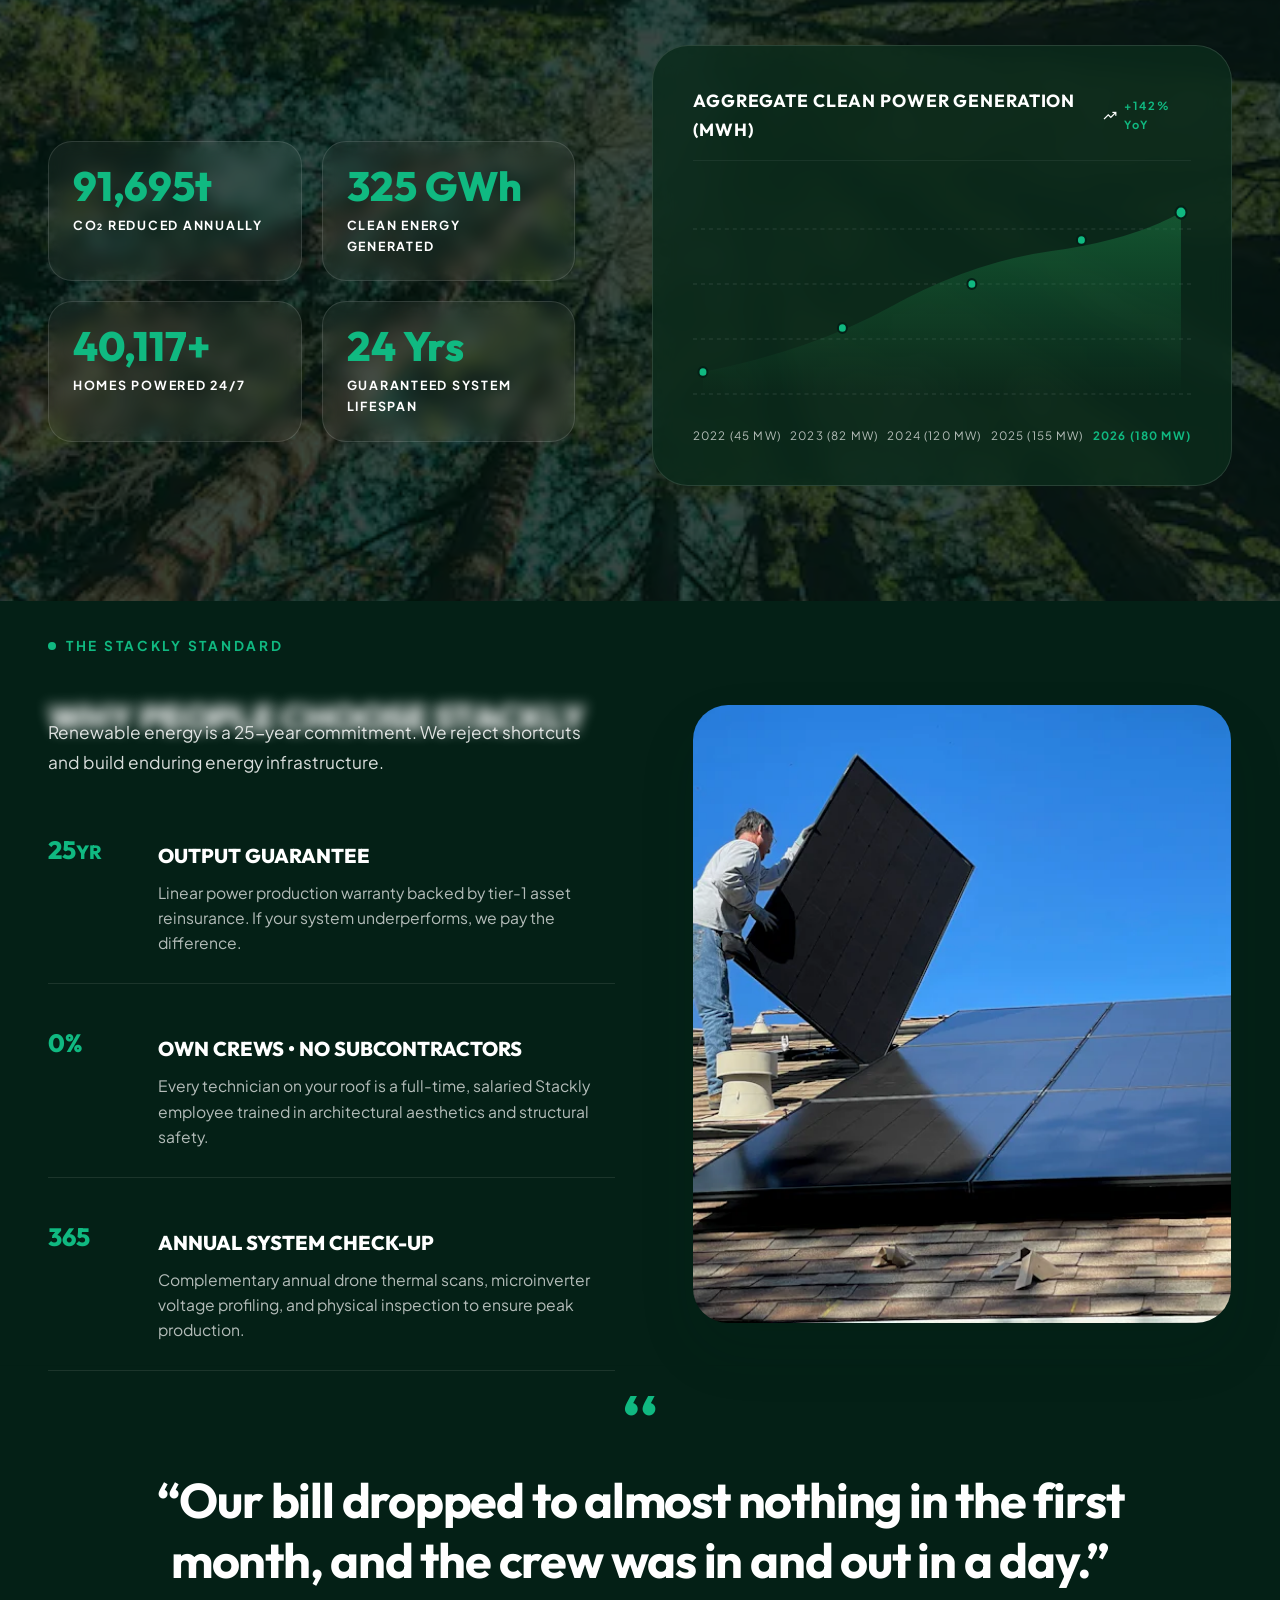
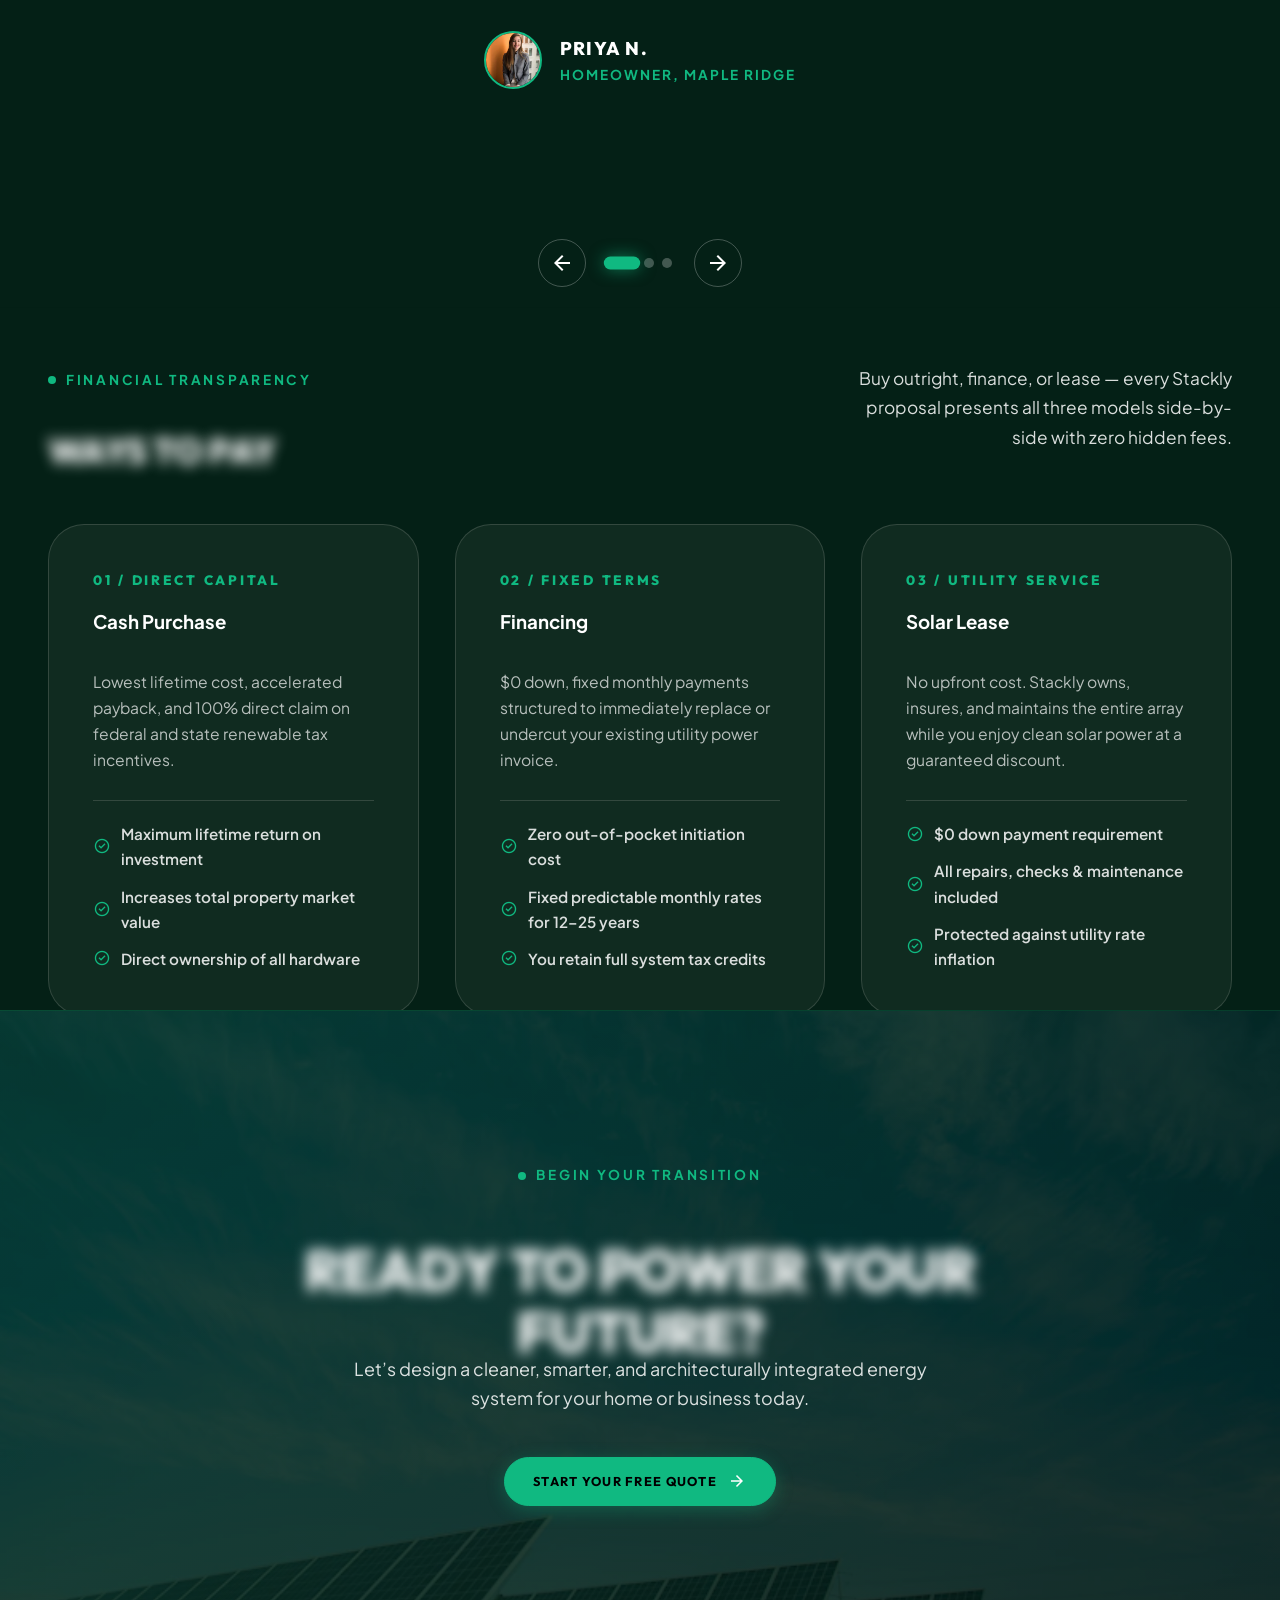
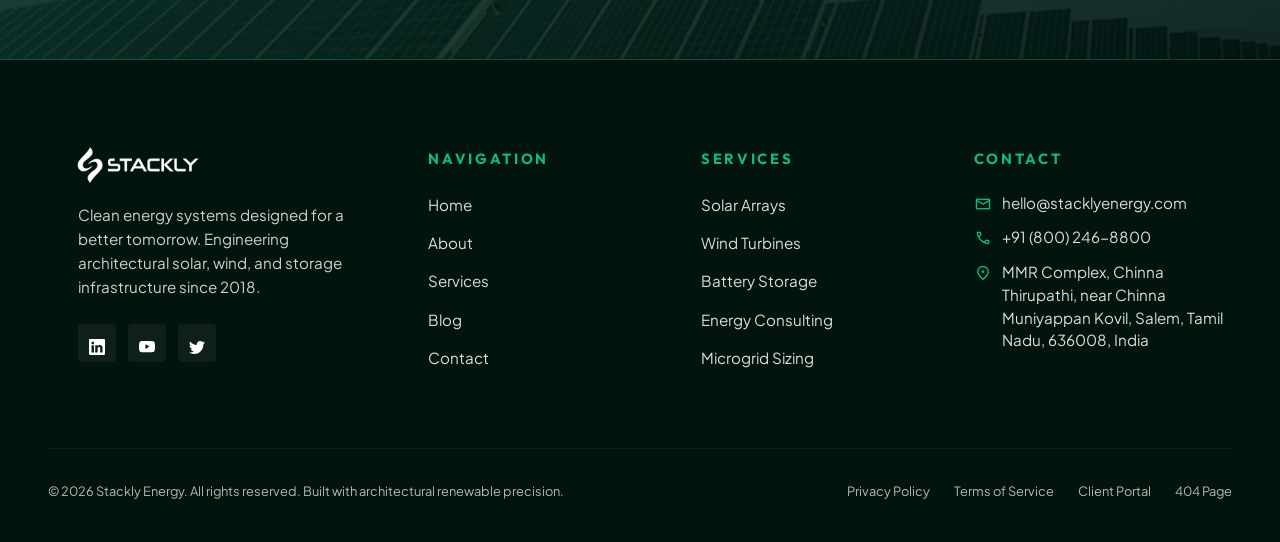
==== commit caabdf79: "changes of  last updates" ====
--- a/index.html
+++ b/index.html
@@ -79,7 +79,7 @@
        SECTION 1 — HERO (ASYMMETRICAL LUXURY EDITORIAL)
        ========================================================================== -->
   <section class="section hero-section hero-v2">
-    <div class="container">
+    <div class="container" style="margin-bottom:20px">
       <div class="hero-grid">
         <!-- Left Side Content -->
         <div class="hero-content fade-in-up">
@@ -141,7 +141,7 @@
        SECTION 2 — IMPACT / STATS (CLEAN HORIZONTAL IMPACT SECTION)
        ========================================================================== -->
   <section class="impact-section" aria-label="Key Performance Impact">
-    <div class="container">
+    <div class="container" style="margin-bottom:20px;">
       <div class="impact-grid">
         <div class="impact-item fade-in-up">
           <div class="impact-num" data-counter-target="42000" data-counter-suffix="+">42,000+</div>
@@ -166,7 +166,7 @@
        SECTION 3 — WHAT WE INSTALL (EDITORIAL SERVICE COMPOSITIONS)
        ========================================================================== */ -->
   <section class="section install-fixed-section" id="install">
-    <div class="container">
+    <div class="container" style="margin-bottom:20px;">
       <div class="install-header fade-in-up">
         <div class="header-left">
           <div class="eyebrow">Engineered Ecosystem</div>
@@ -314,7 +314,7 @@
        SECTION 4 — HOW IT WORKS (CONNECTING PROCESS TIMELINE)
        ========================================================================== -->
   <section class="section timeline-section">
-    <div class="container">
+    <div class="container" style="margin-bottom:20px;">
       <div class="fade-in-up" style="max-width: 620px;">
         <div class="eyebrow">Streamlined Delivery</div>
         <h2 class="display-2">How It Works</h2>
@@ -371,7 +371,7 @@
        SECTION 5 — RECENT PROJECTS (EDITORIAL ASYMMETRICAL GRID)
        ========================================================================== -->
   <section class="section section-cream" id="projects">
-    <div class="container">
+    <div class="container" style="margin-bottom:20px;">
       <div class="install-header fade-in-up">
         <div class="header-left">
           <div class="eyebrow">Proven Field Performance</div>
@@ -466,7 +466,7 @@
        SECTION 6 — ENERGY SOLUTIONS (NEW SECTION)
        ========================================================================== -->
   <section class="section solutions-section">
-    <div class="container">
+    <div class="container" style="margin-bottom:20px;">
       <div class="fade-in-up" style="max-width: 680px;">
         <div class="eyebrow">Tailored Engineering</div>
         <h2 class="display-2">Energy Built Around You</h2>
@@ -530,7 +530,7 @@
        ========================================================================== -->
   <section class="section our-impact-section section-dark">
     <!-- Atmospheric Background Image -->
-    <div class="impact-bg-landscape">
+    <div class="impact-bg-landscape" style="margin-bottom:20px;">
       <img 
         src="img/impact-forest.webp" width="800" height="600" 
         alt="Forest canopy and clean natural atmosphere"
@@ -623,7 +623,7 @@
        SECTION 8 — WHY PEOPLE CHOOSE US (EDITORIAL BALANCE)
        ========================================================================== -->
   <section class="section section-cream">
-    <div class="container">
+    <div class="container" style="margin-bottom:20px;">
       <div class="choose-grid">
         <!-- Left Side: Editorial Typography -->
         <div class="choose-content fade-in-up">
@@ -685,7 +685,7 @@
        SECTION 9 — CUSTOMER TESTIMONIAL (MAGAZINE EDITORIAL)
        ========================================================================== -->
   <section class="testimonial-section section-cream">
-    <div class="container">
+    <div class="container" style="margin-bottom:20px;">
       <div class="testimonial-carousel" data-carousel data-autoplay="6500">
         <div class="carousel-track" data-carousel-track>
 
@@ -777,7 +777,7 @@
        SECTION 10 — WAYS TO PAY (MINIMAL ARCHITECTURAL CARDS)
        ========================================================================== -->
   <section class="section section-cream" id="ways-to-pay">
-    <div class="container">
+    <div class="container" style="margin-bottom:20px;">
       <div class="install-header fade-in-up">
         <div class="header-left">
           <div class="eyebrow">Financial Transparency</div>
@@ -872,7 +872,7 @@
   <!-- ==========================================================================
        SECTION 11 — FINAL CTA (POWERFUL DEEP FOREST GREEN)
        ========================================================================== -->
-  <section class="section final-cta-section">
+  <section class="section final-cta-section" style="margin-bottom:20px;">
     <!-- Subtle renewable schematic texture background -->
     <div class="final-cta-bg">
       <img 
--- a/css/style.css
+++ b/css/style.css
@@ -191,6 +191,8 @@
   position: relative;
 }
 
+
+
 .section-cream {
   background-color: var(--color-dark-green);
   color: var(--color-white);
@@ -629,7 +631,7 @@
   width: 44px;
   height: 44px;
   border-radius: 8px;
-  background-color: rgba(245, 242, 232, 0.08);
+  background-color: #fff;
   border: 1px solid rgba(245, 242, 232, 0.15);
   padding: 10px;
   z-index: 1100;
@@ -1081,7 +1083,7 @@
 
 .install-composition:hover .install-link {
   gap: 12px;
-  color: var(--bg-primary);
+  color: #fff;
 }
 
 /* ==========================================================================
@@ -1951,6 +1953,7 @@
   align-items: center;
   gap: 12px;
   margin-top: 16px;
+  padding-left:30px;
 }
 
 .social-btn {
@@ -4245,12 +4248,13 @@
 
 .services-section-head {
   display: flex;
+  flex-direction: column;
   justify-content: space-between;
-  align-items: flex-end;
+  align-items: center;
   gap: 32px;
   margin-bottom: 40px;
 }
-.services-section-head p { max-width: 480px; text-align: right; font-size: 1.05rem; color: var(--services-text-muted); line-height: 1.6; }
+.services-section-head p { max-width: 480px; text-align: center; font-size: 1.05rem; color: var(--services-text-muted); line-height: 1.6; }
 
 /* ---------- Buttons ---------- */
 .services-btn {
@@ -4949,12 +4953,13 @@
 
 .blog-section-head {
   display: flex;
+  flex-direction: column;
   justify-content: space-between;
-  align-items: flex-end;
+  align-items: center;
   gap: 32px;
   margin-bottom: 40px;
 }
-.blog-section-head p { max-width: 340px; text-align: right; font-size: 0.8rem; padding-right:10px; color: #fff; }
+.blog-section-head p { max-width: 340px; text-align: center; font-size: 0.8rem; padding-right:10px; color: #fff; }
 
 /* ---------- Buttons ---------- */
 .blog-btn {
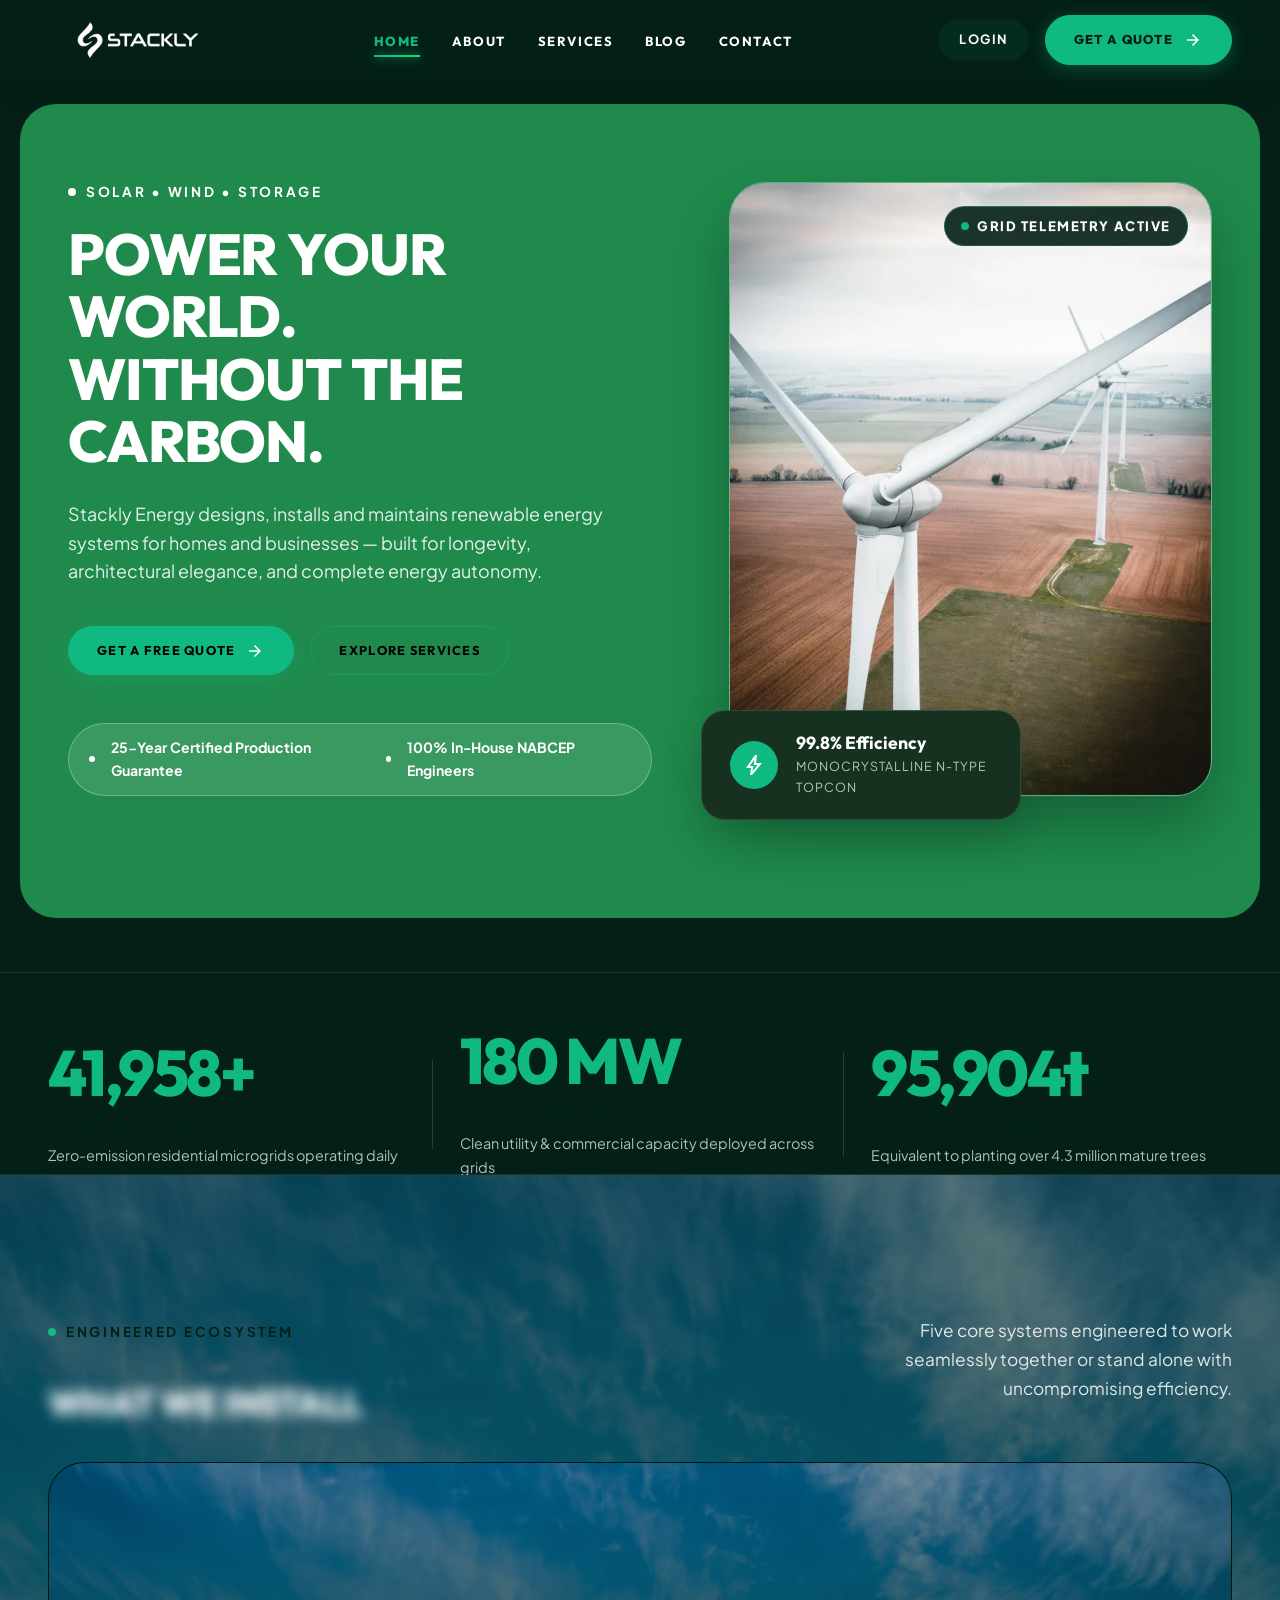
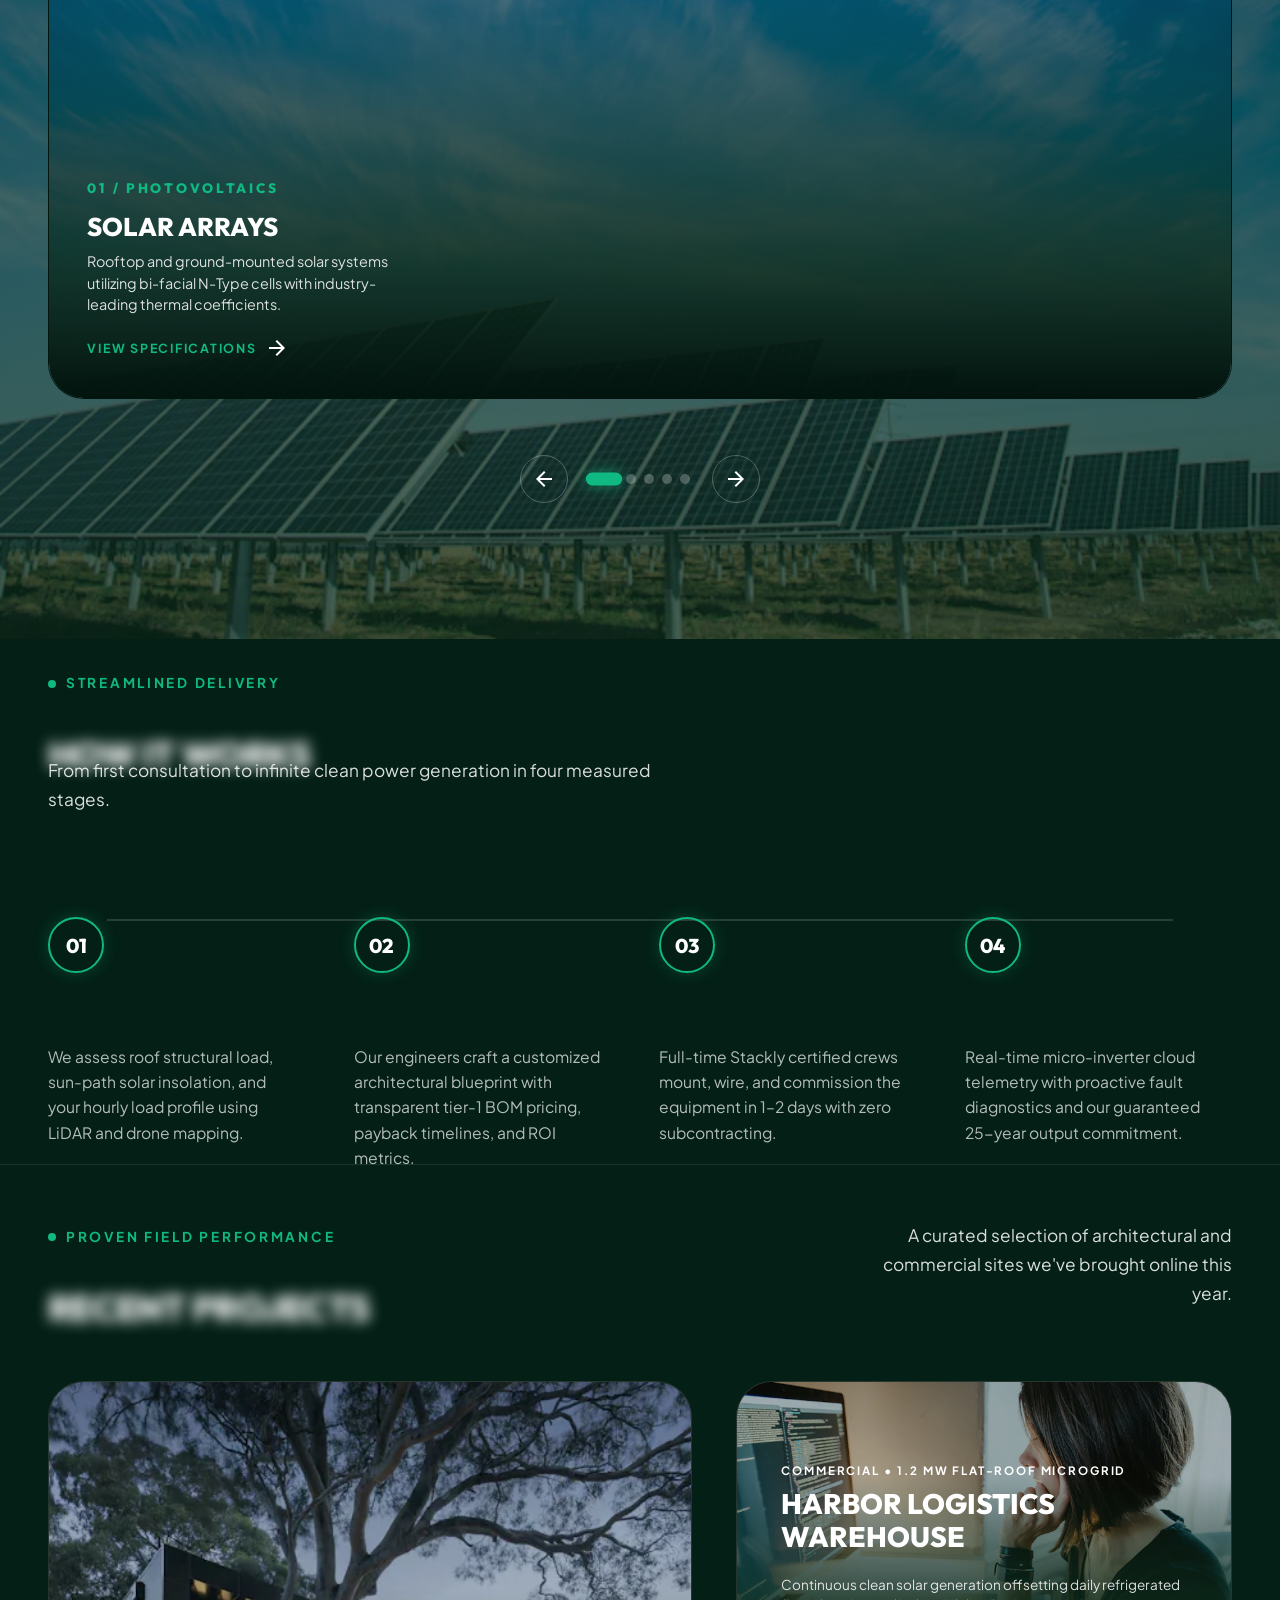
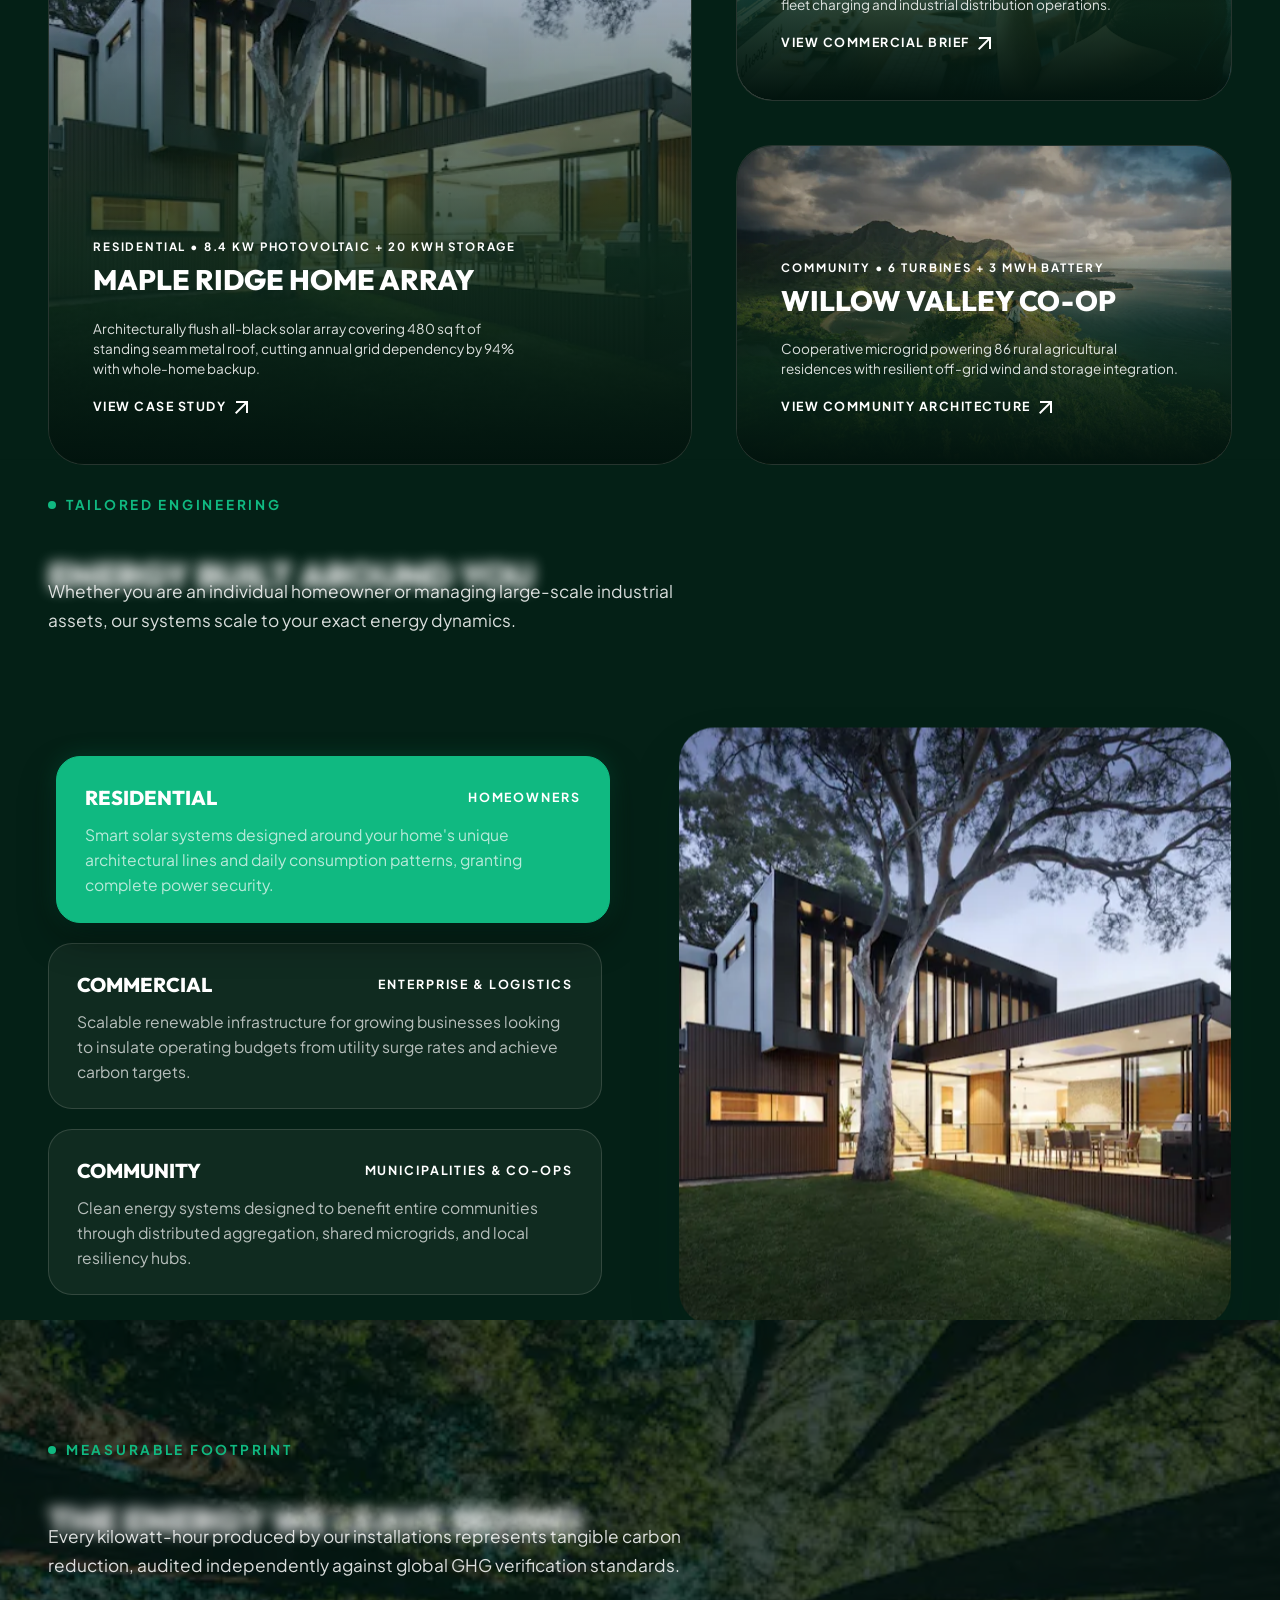
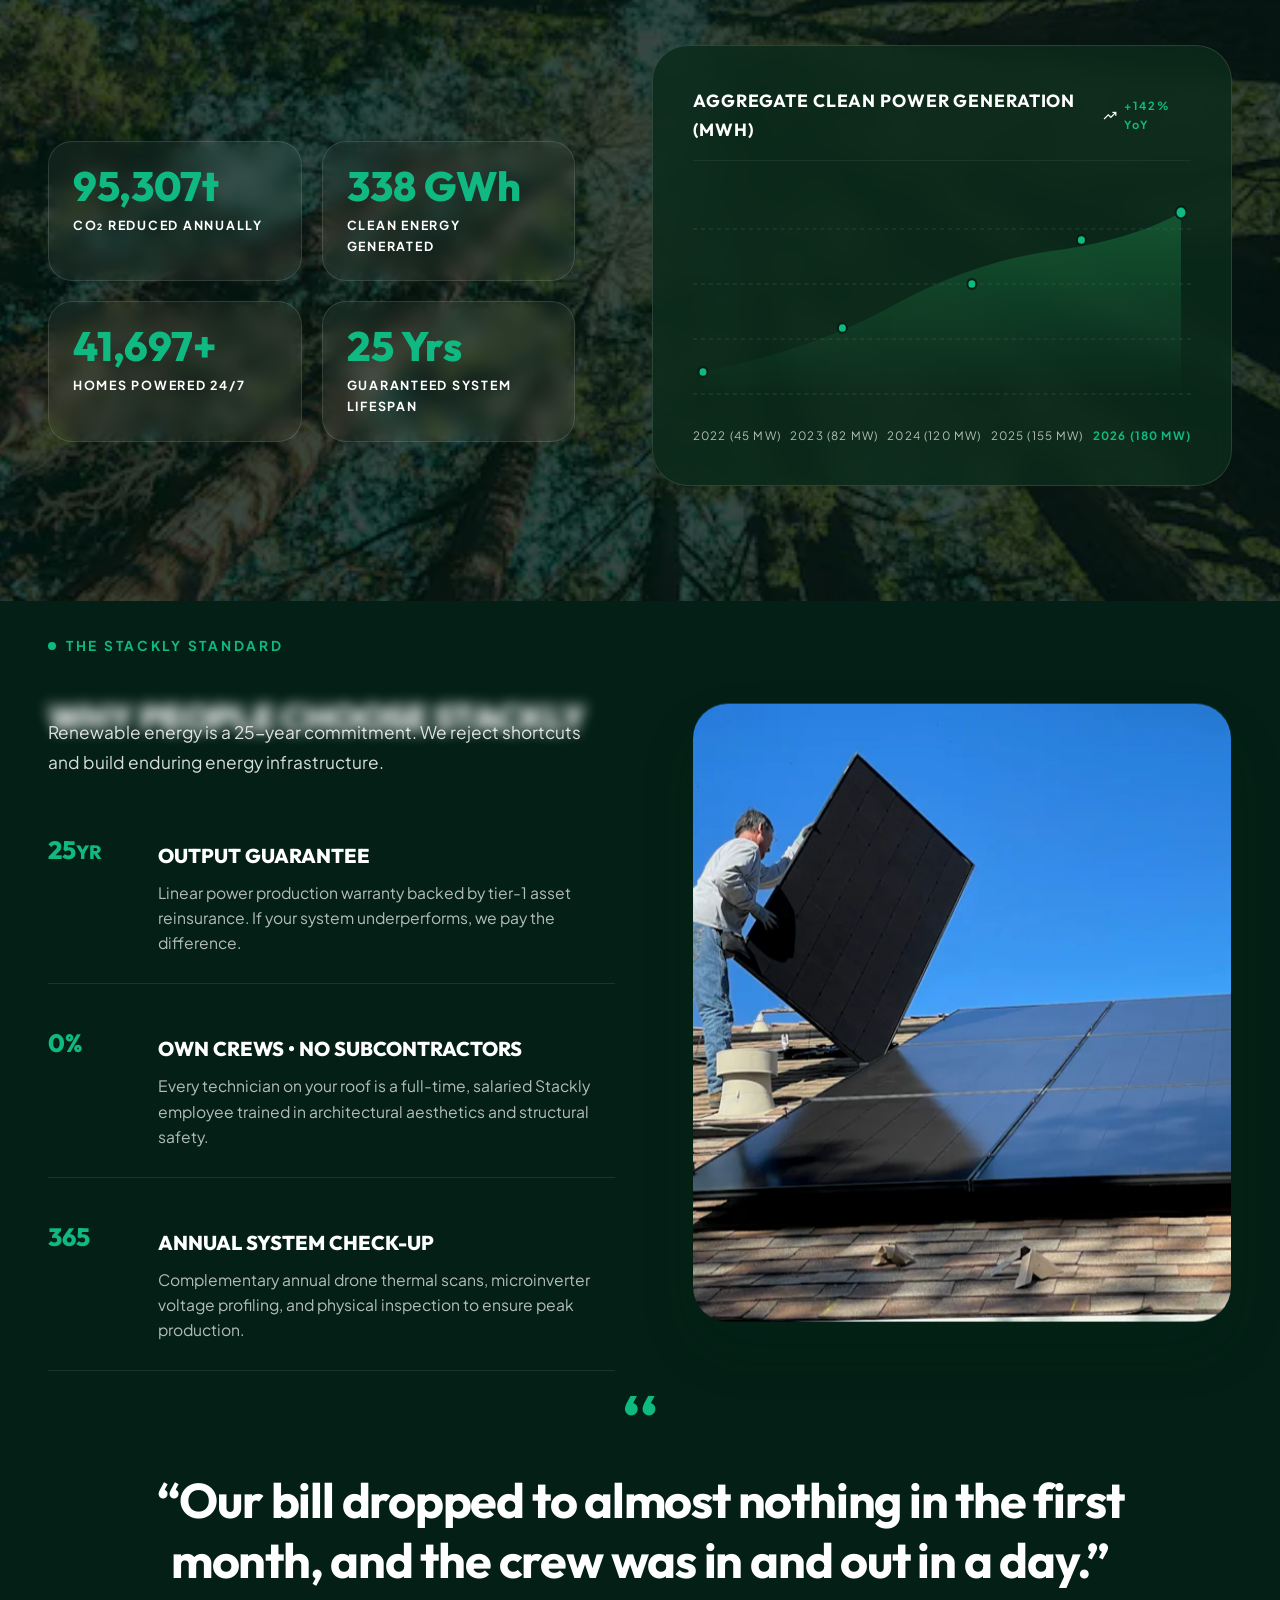
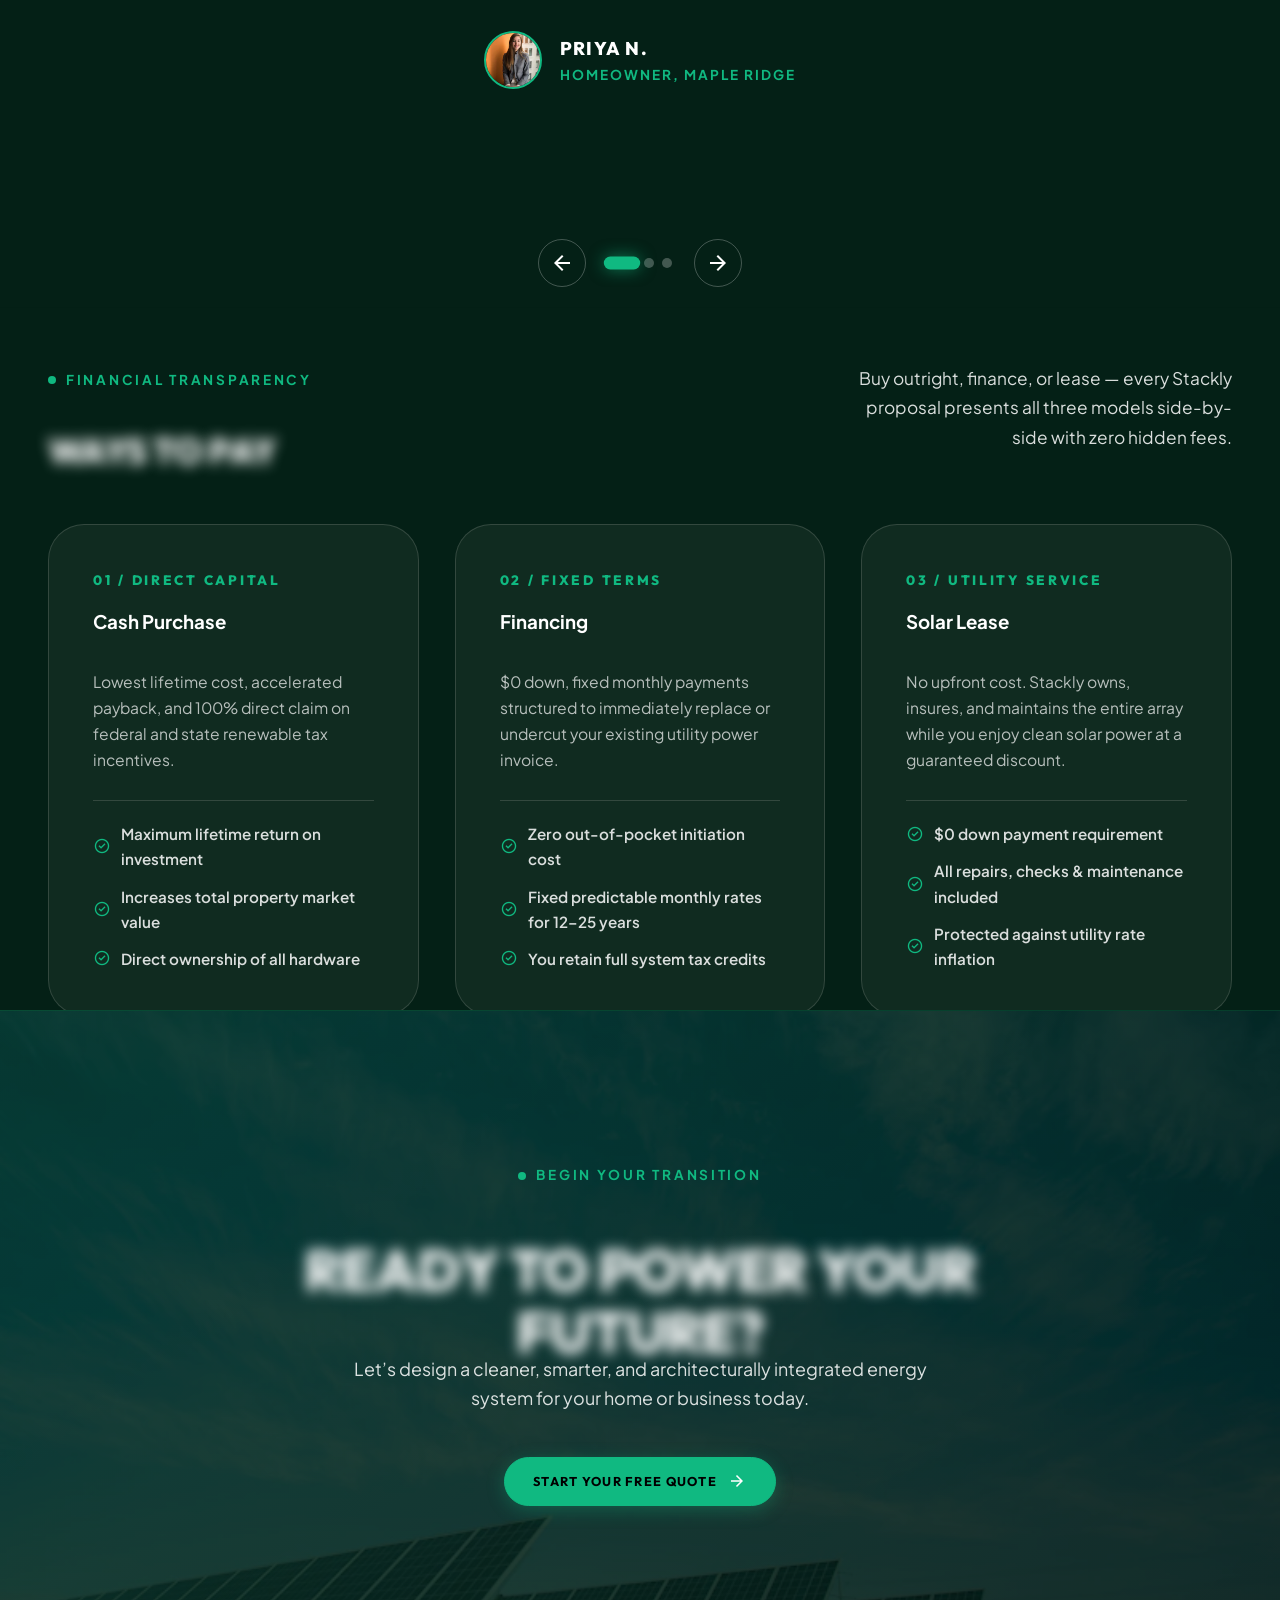
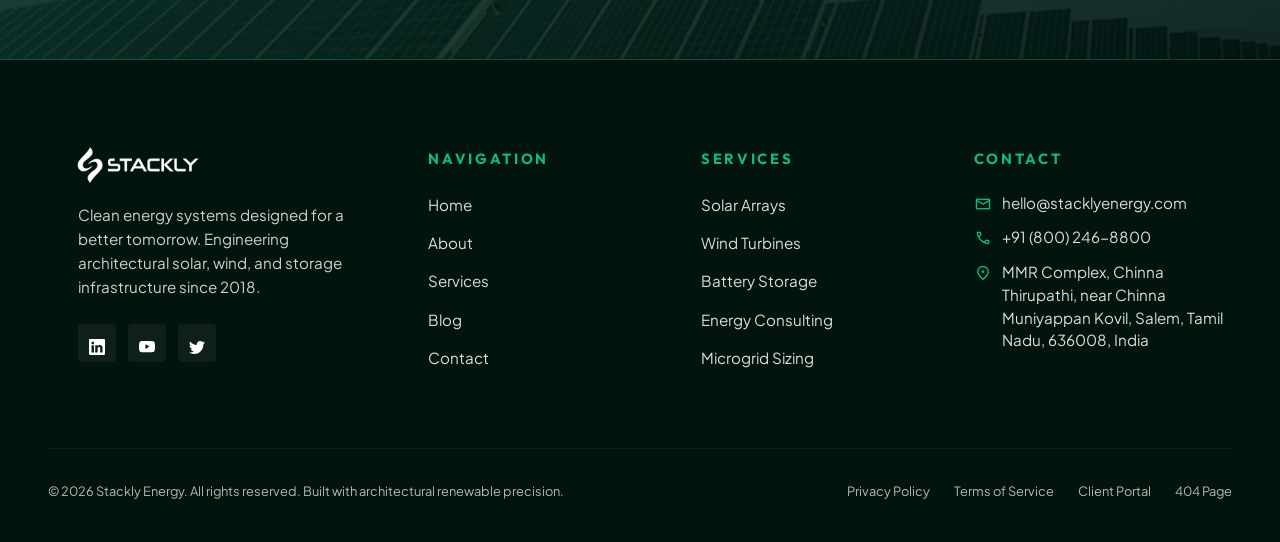
==== commit fa6ca2c2: "added animations" ====
--- a/index.html
+++ b/index.html
@@ -987,6 +987,7 @@
     </div>
   </footer>
 
+  <script src="js/lenis.min.js"></script>
   <script src="js/main.js"></script>
 </body>
 </html>
--- a/css/style.css
+++ b/css/style.css
@@ -105,6 +105,79 @@
   scroll-behavior: smooth;
   font-size: 16px; /* standard accessible base type */
   -webkit-text-size-adjust: 100%;
+}
+
+/* ==========================================================================
+   CUSTOM THIN LUXURY SCROLLBAR (PRIMARY EMERALD COLOR)
+   Cross-browser sleek scrollbar: ~7px wide with primary green accent.
+   ========================================================================== */
+/* Standard Firefox */
+html, * {
+  scrollbar-width: thin;
+  scrollbar-color: var(--color-green, #10b981) rgba(2, 20, 14, 0.85);
+}
+
+/* WebKit / Chromium (Chrome, Edge, Safari, Opera) */
+::-webkit-scrollbar {
+  width: 7px;
+  height: 7px;
+}
+
+::-webkit-scrollbar-track {
+  background: rgba(2, 20, 14, 0.88);
+  border-left: 1px solid rgba(16, 185, 129, 0.08);
+}
+
+::-webkit-scrollbar-thumb {
+  background: var(--color-green, #10b981);
+  border-radius: 9999px;
+  border: 1.5px solid rgba(2, 20, 14, 0.88);
+  background-clip: padding-box;
+  transition: background-color 0.25s ease, box-shadow 0.25s ease;
+}
+
+::-webkit-scrollbar-thumb:hover {
+  background: var(--color-green-neon, #00e676);
+  border: 1px solid rgba(2, 20, 14, 0.88);
+  box-shadow: 0 0 10px rgba(16, 185, 129, 0.65);
+}
+
+::-webkit-scrollbar-thumb:active {
+  background: var(--color-green-dark, #059669);
+}
+
+::-webkit-scrollbar-corner {
+  background: rgba(2, 20, 14, 0.88);
+}
+
+/* ==========================================================================
+   LENIS SMOOTH SCROLL ENGINE CORE STYLES
+   ========================================================================== */
+html.lenis,
+html.lenis body {
+  height: auto;
+}
+
+.lenis.lenis-smooth {
+  scroll-behavior: auto !important;
+}
+
+.lenis.lenis-smooth [data-lenis-prevent] {
+  overscroll-behavior: contain;
+}
+
+.lenis.lenis-stopped {
+  overflow: clip !important;
+}
+
+.lenis.lenis-smooth iframe {
+  pointer-events: none;
+}
+
+/* Accessible offset when scrolling to sections */
+section,
+[id] {
+  scroll-margin-top: 96px;
 }
 
 body {
